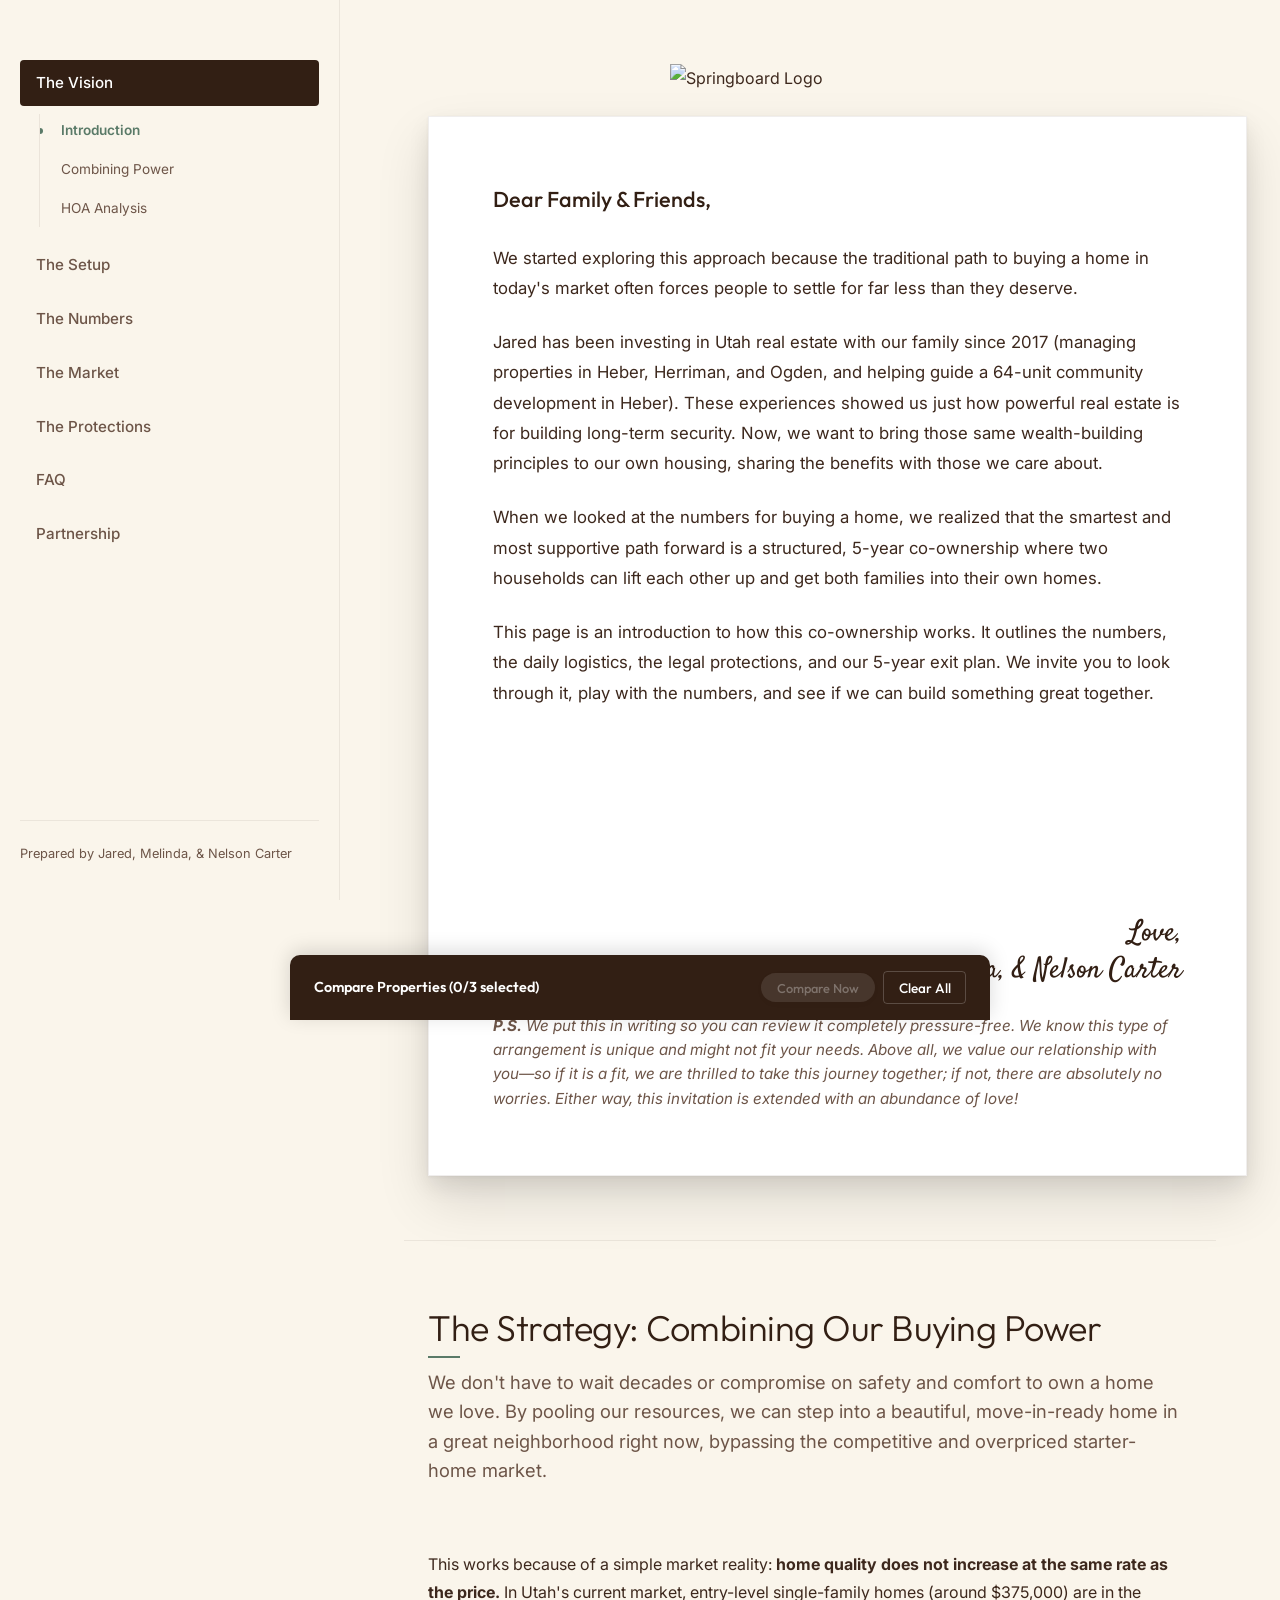
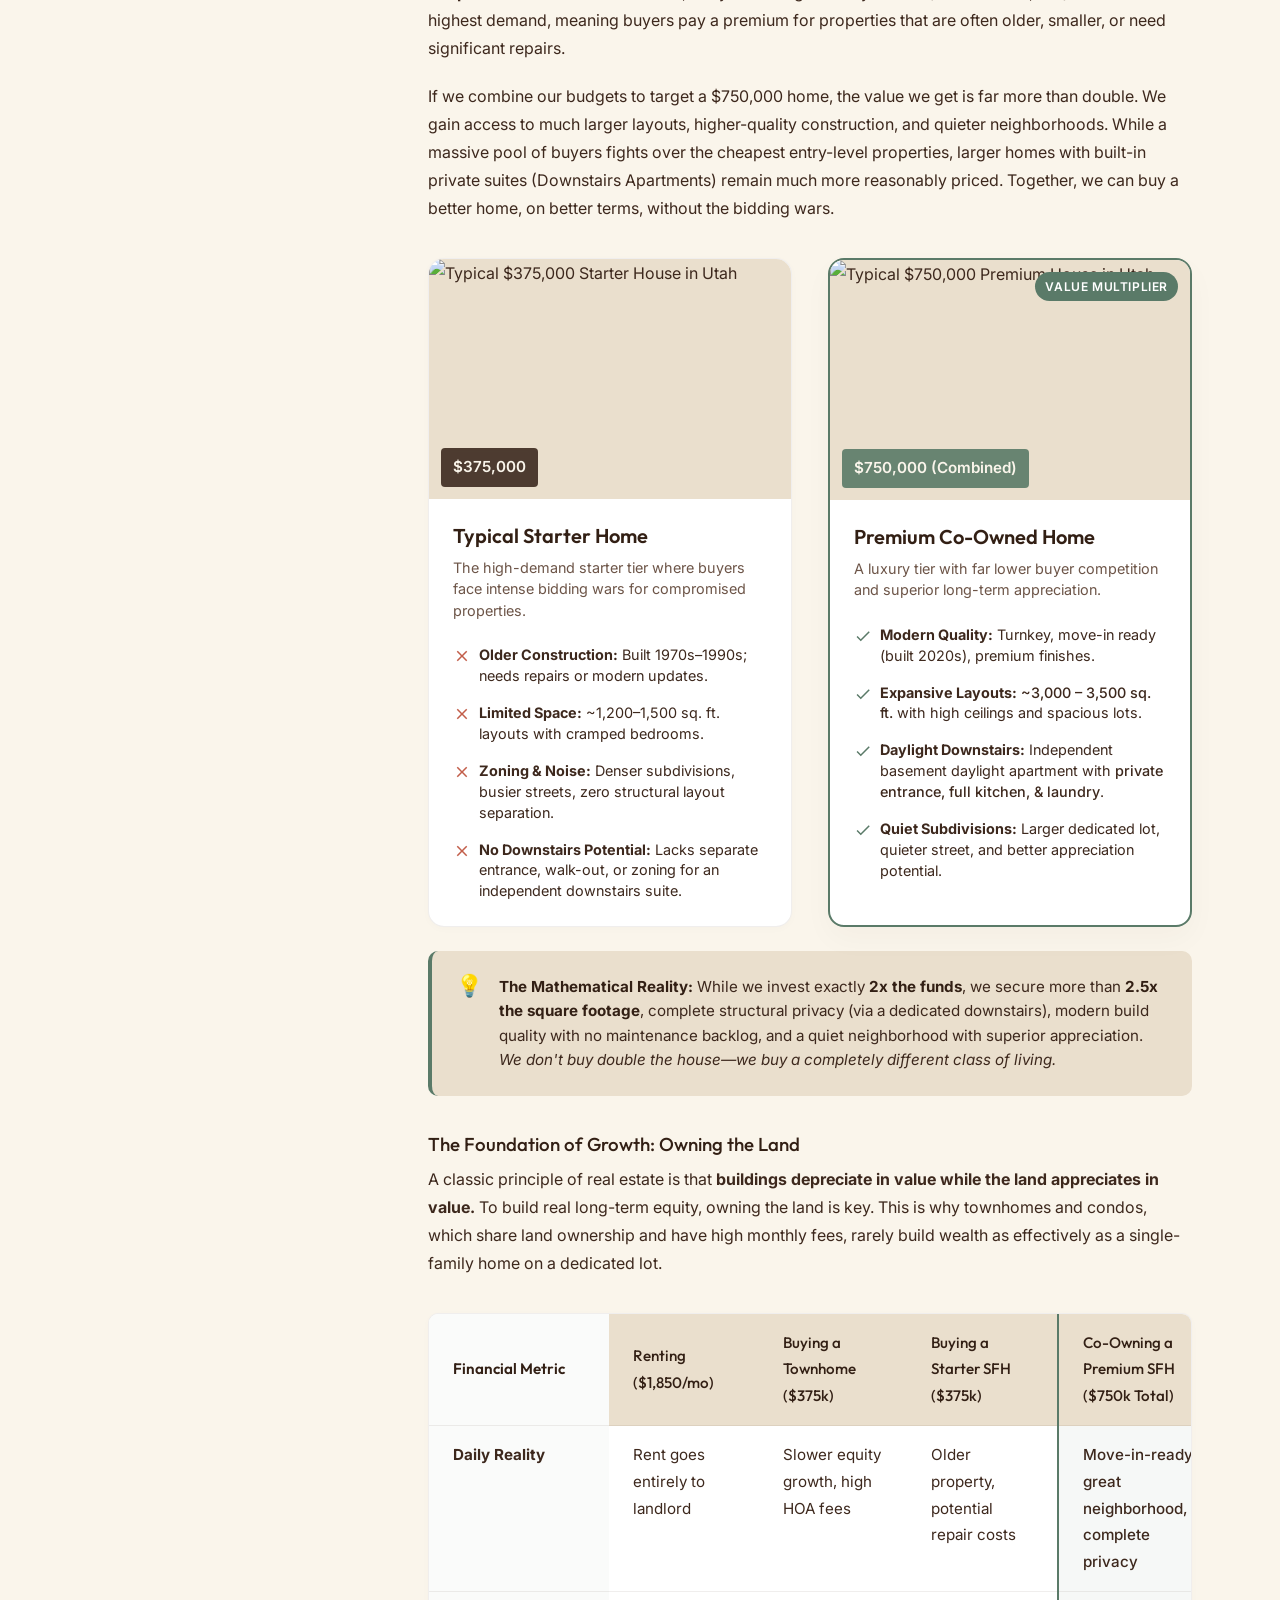
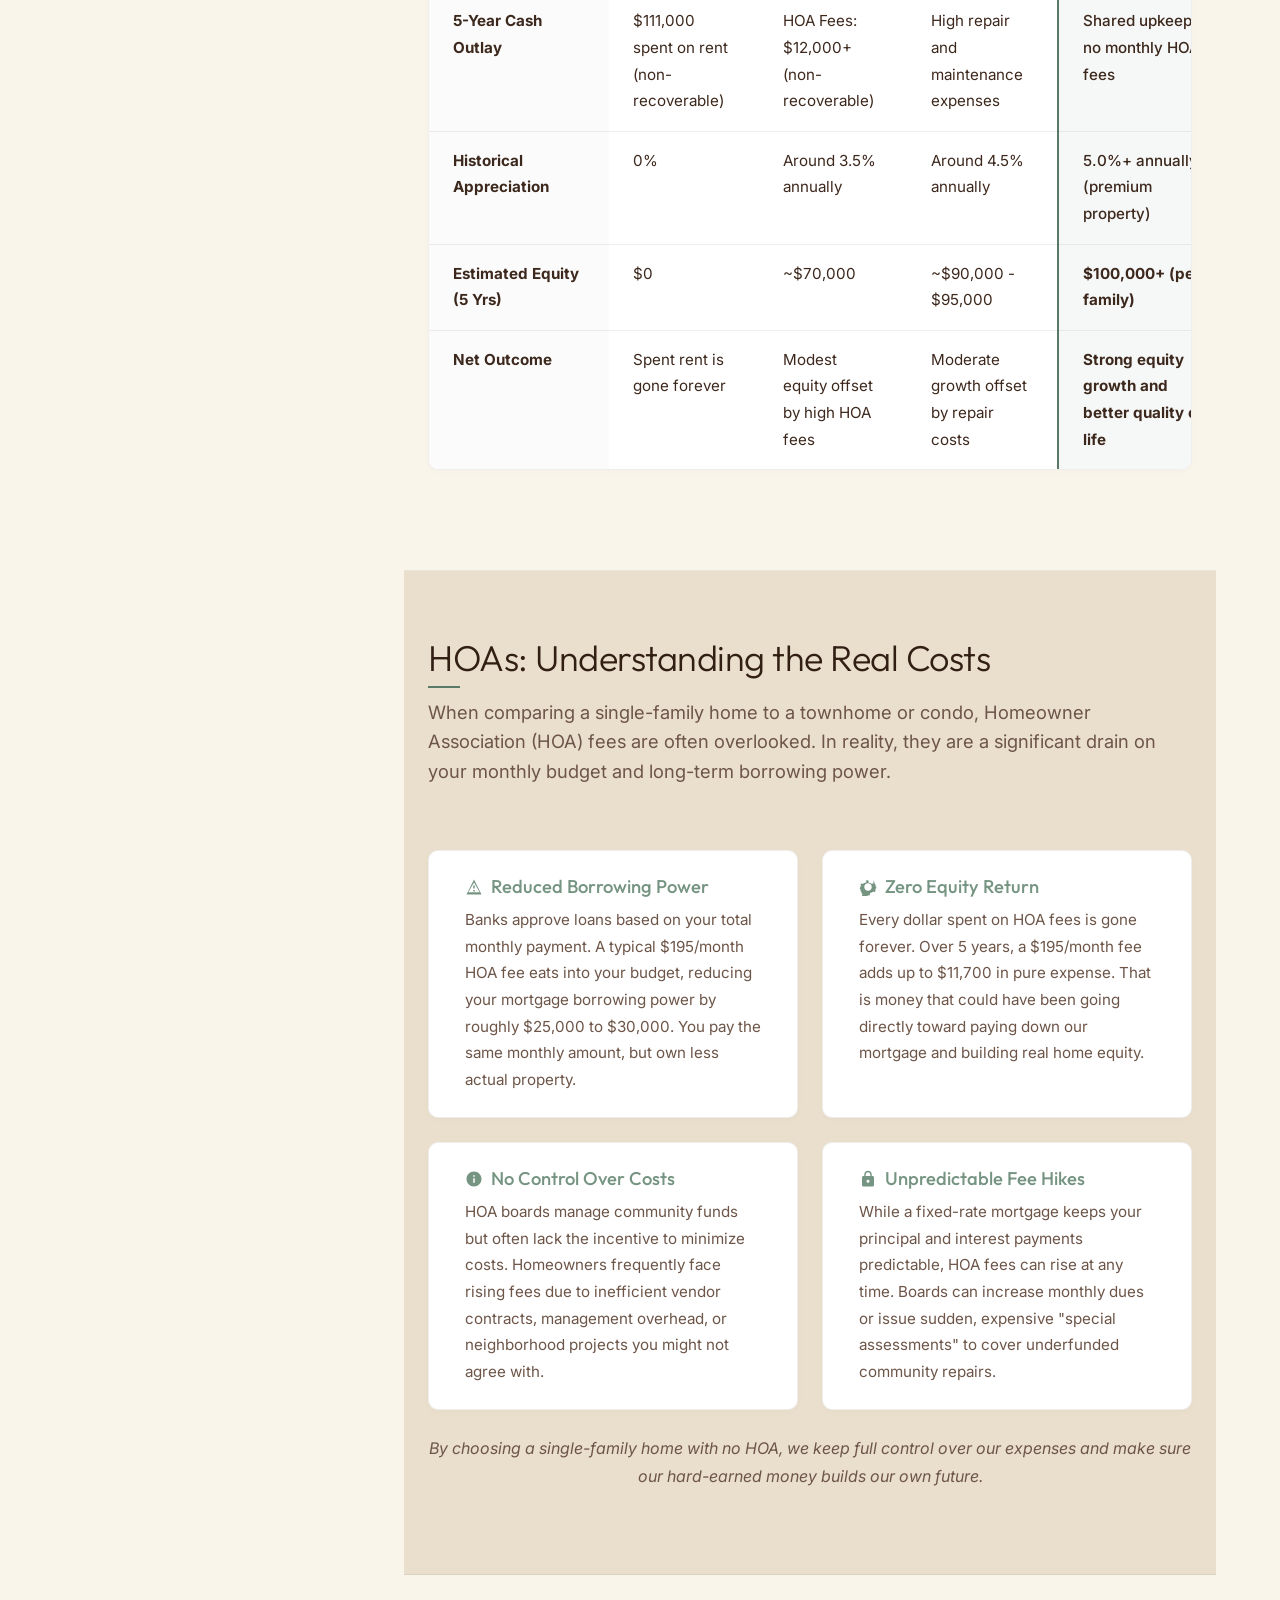
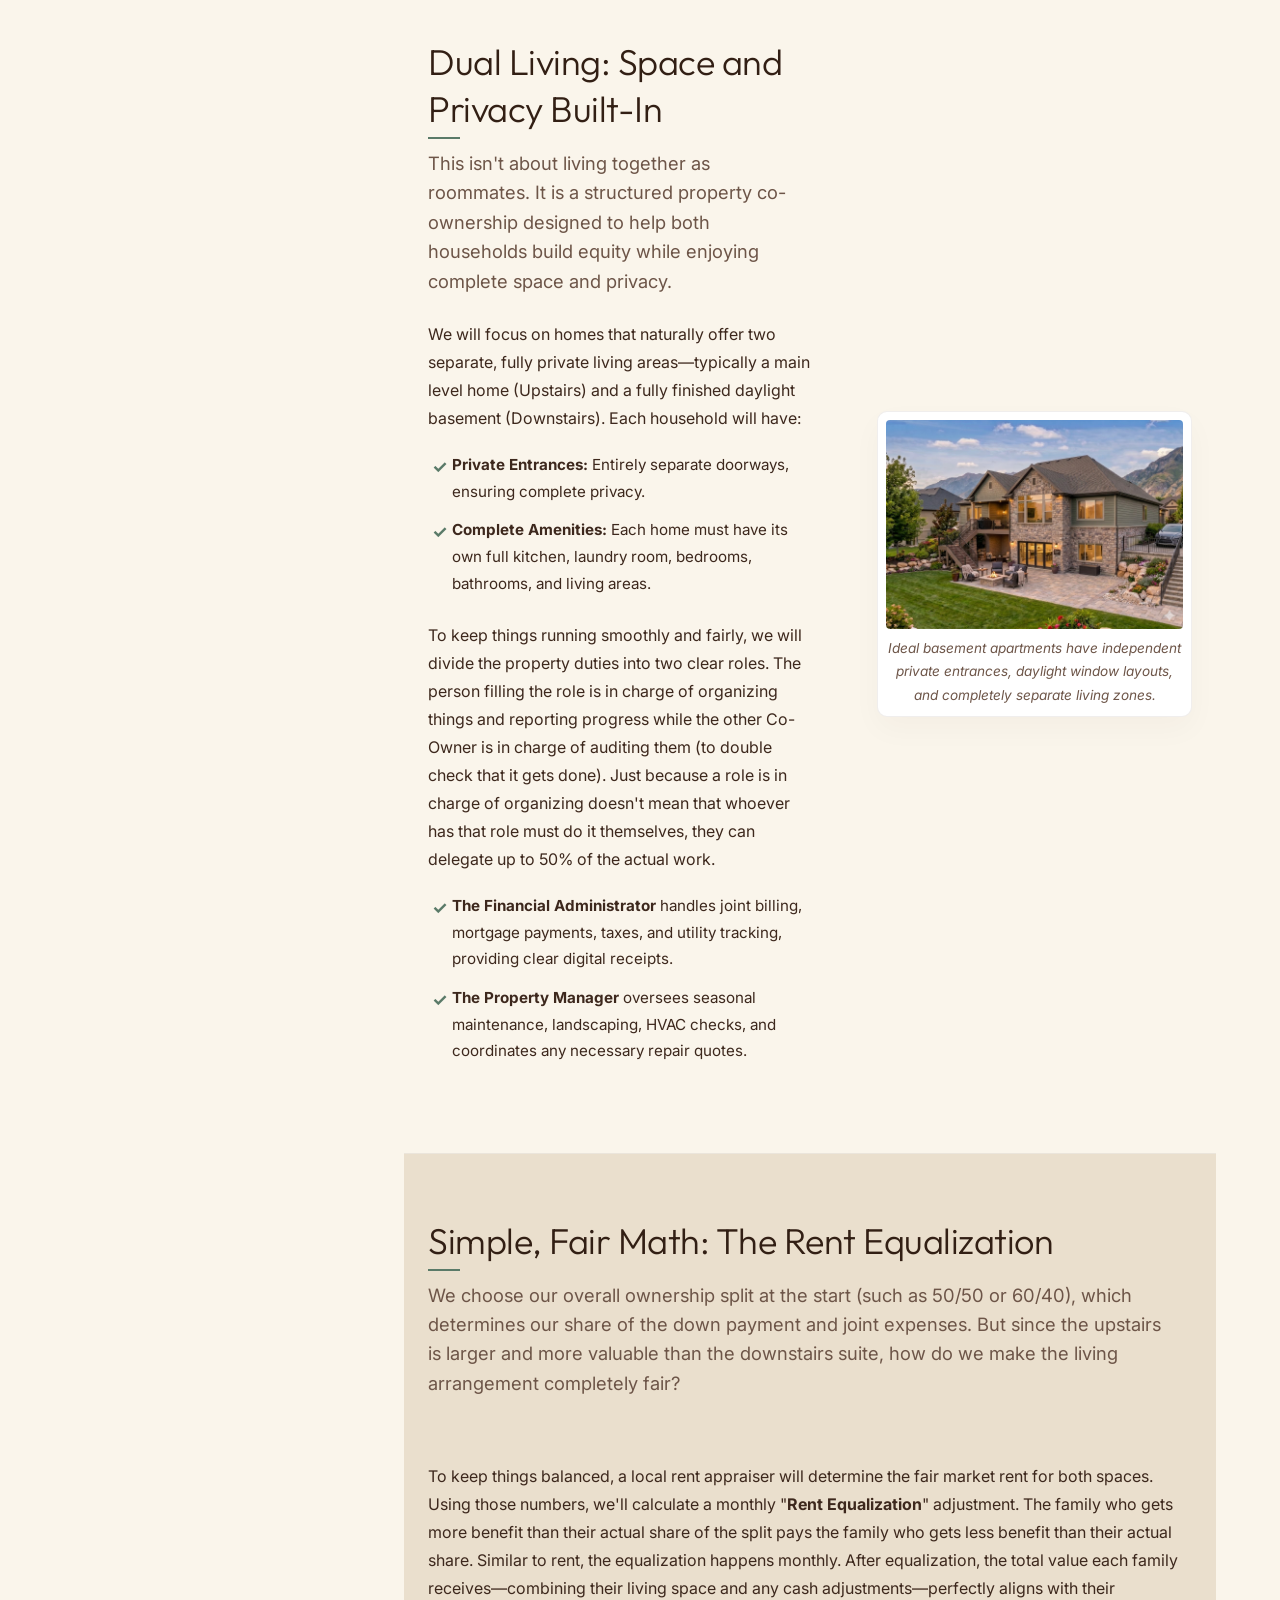
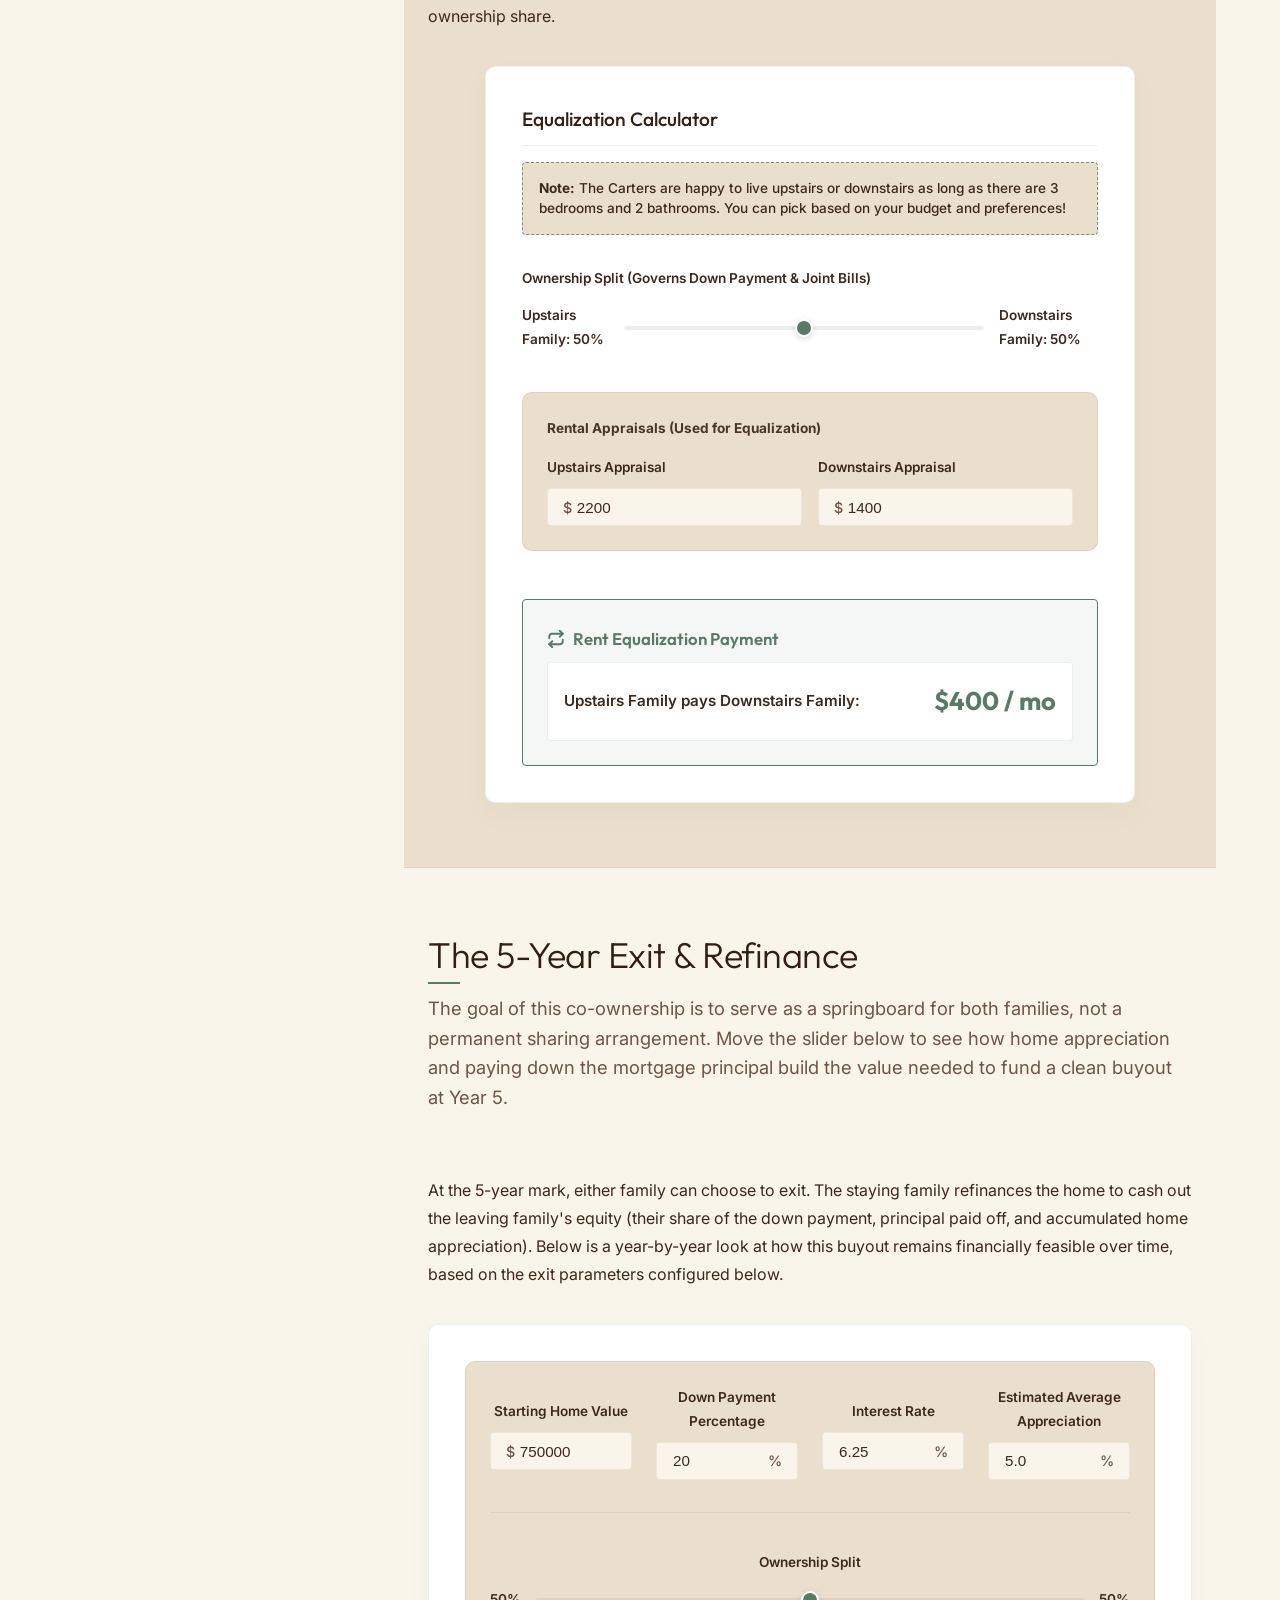
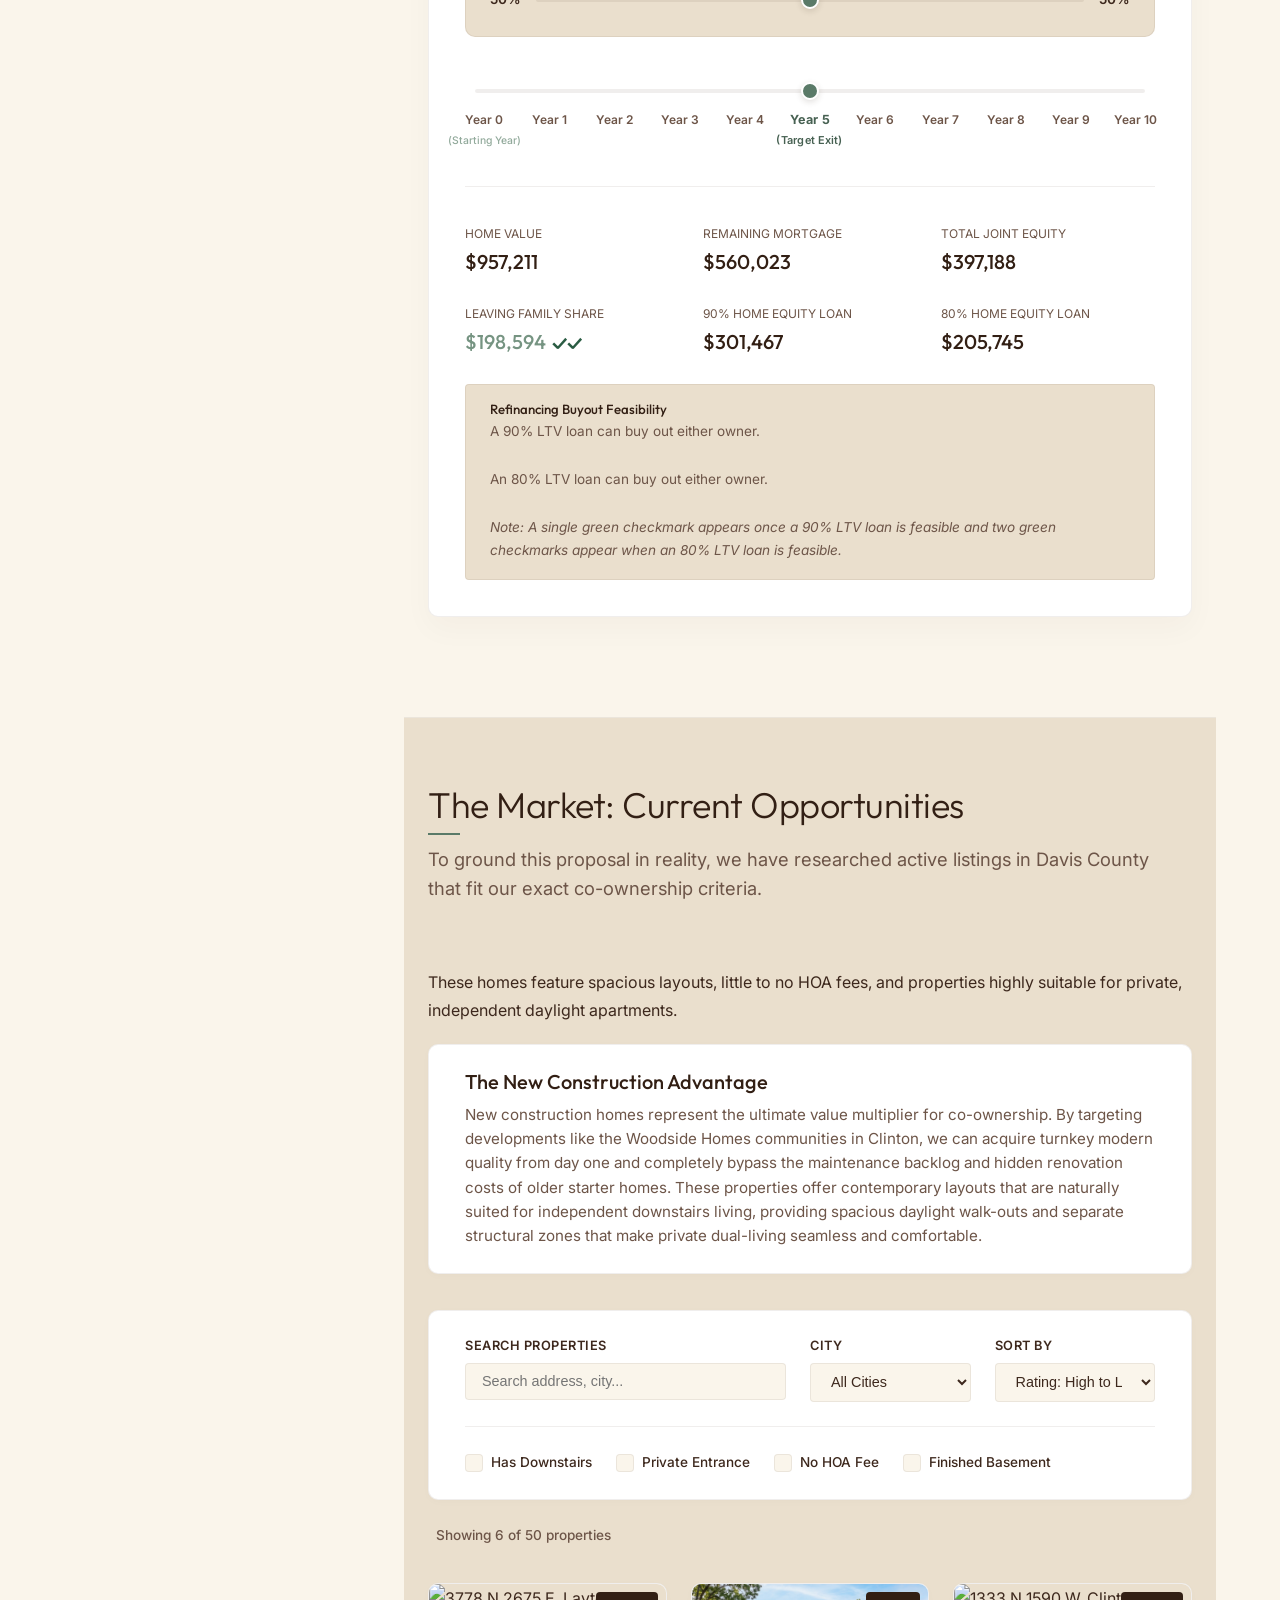
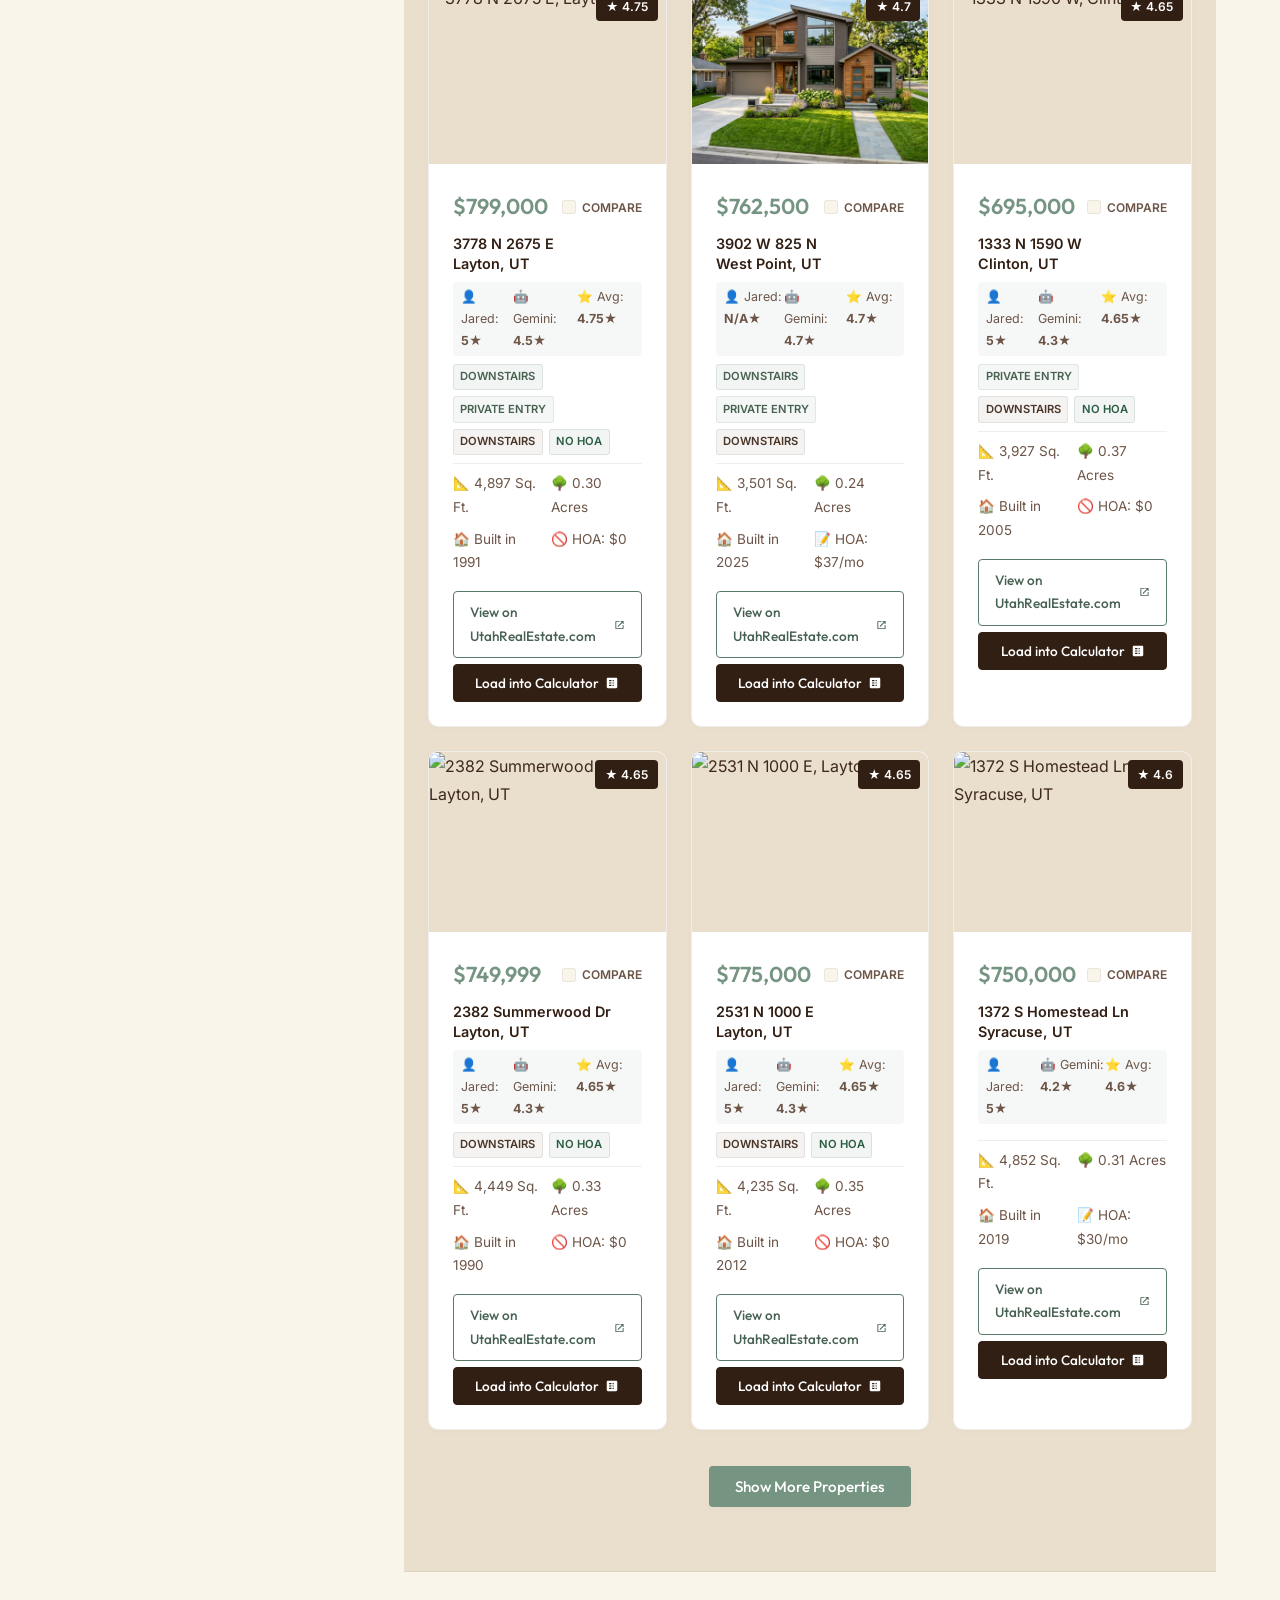
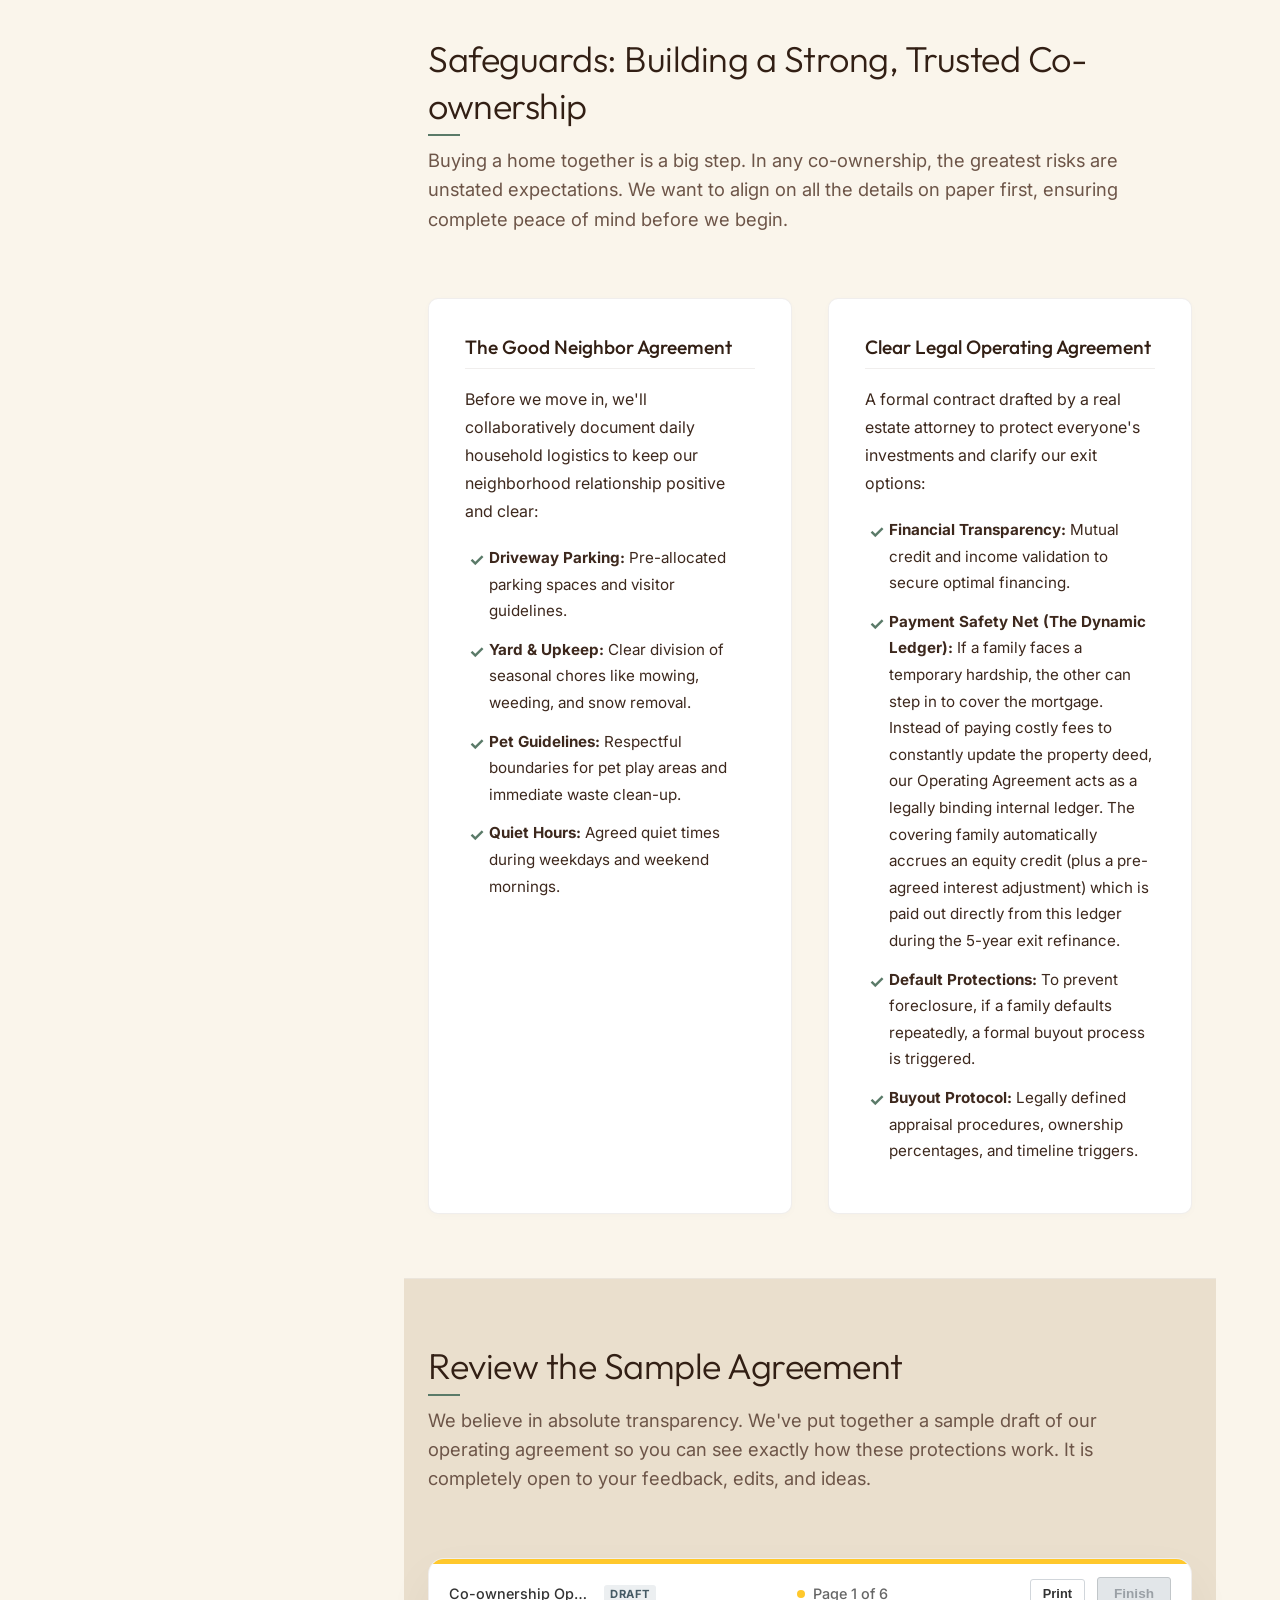
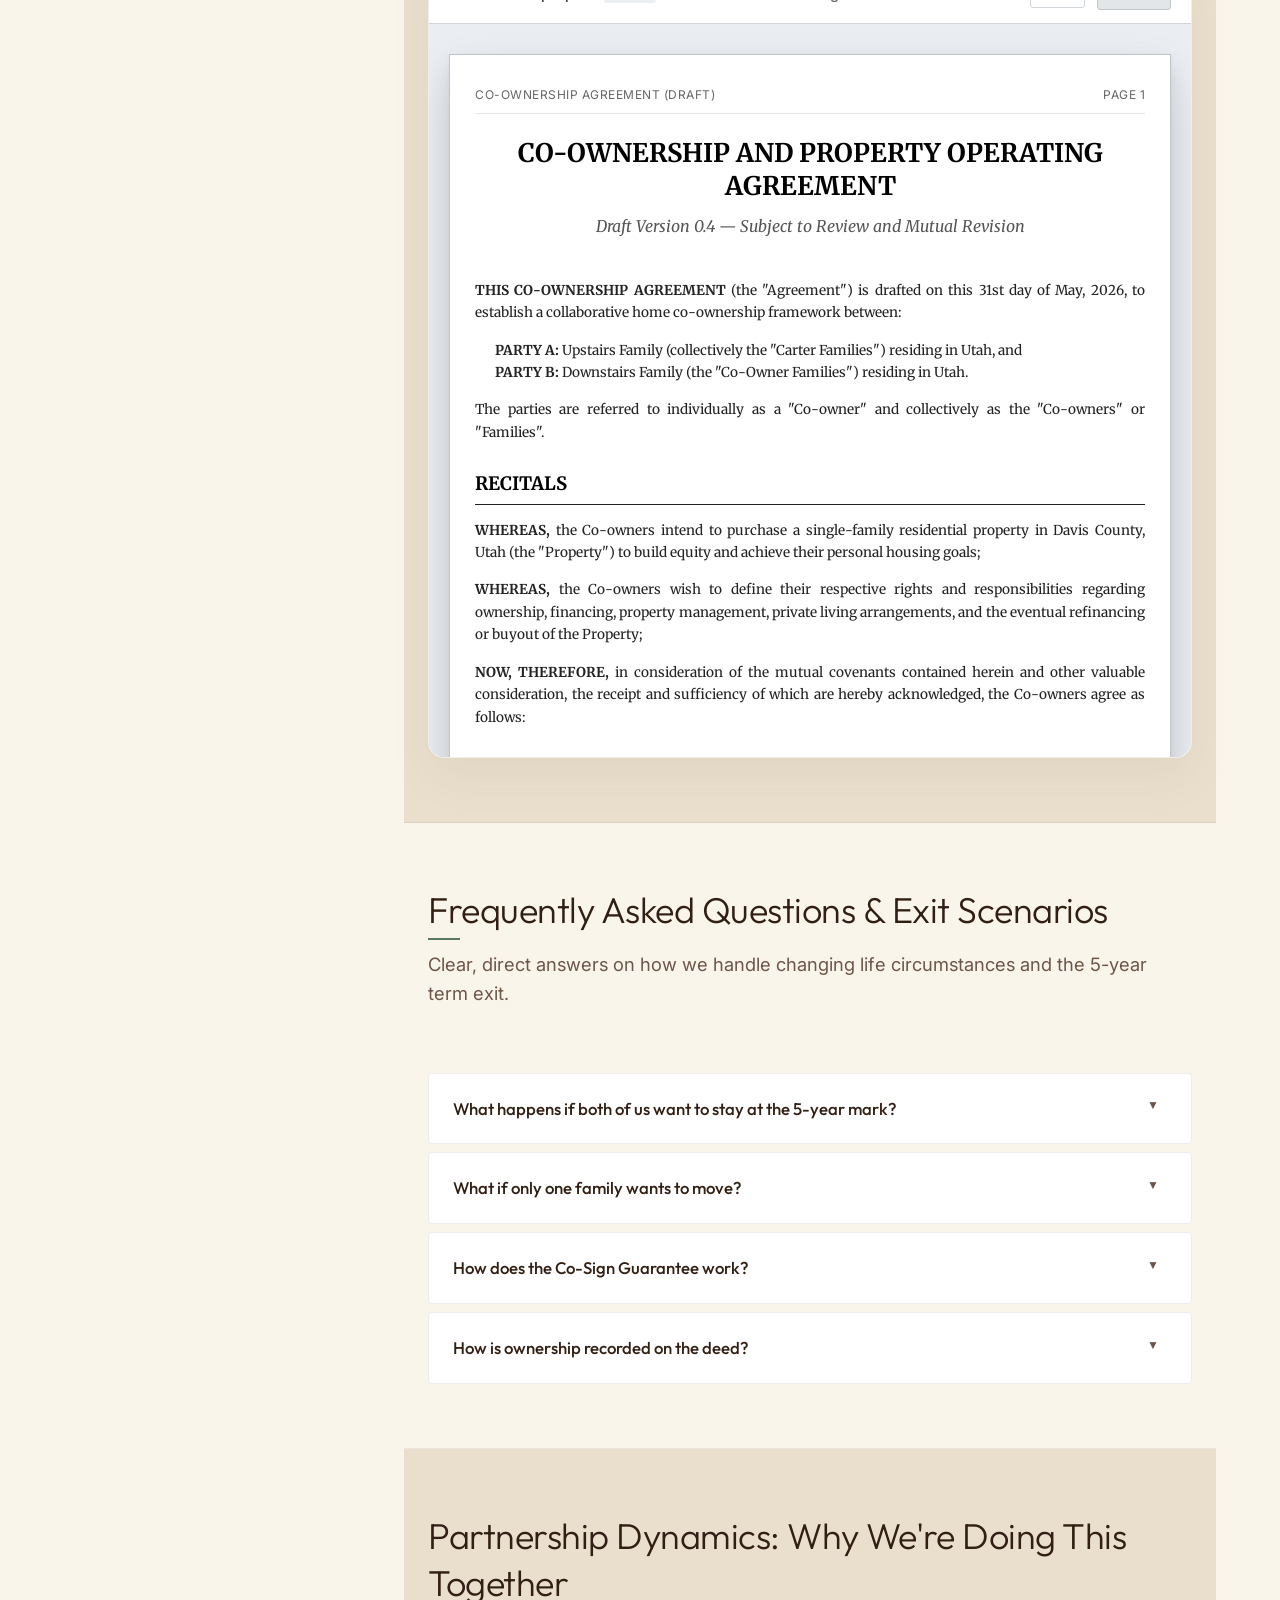
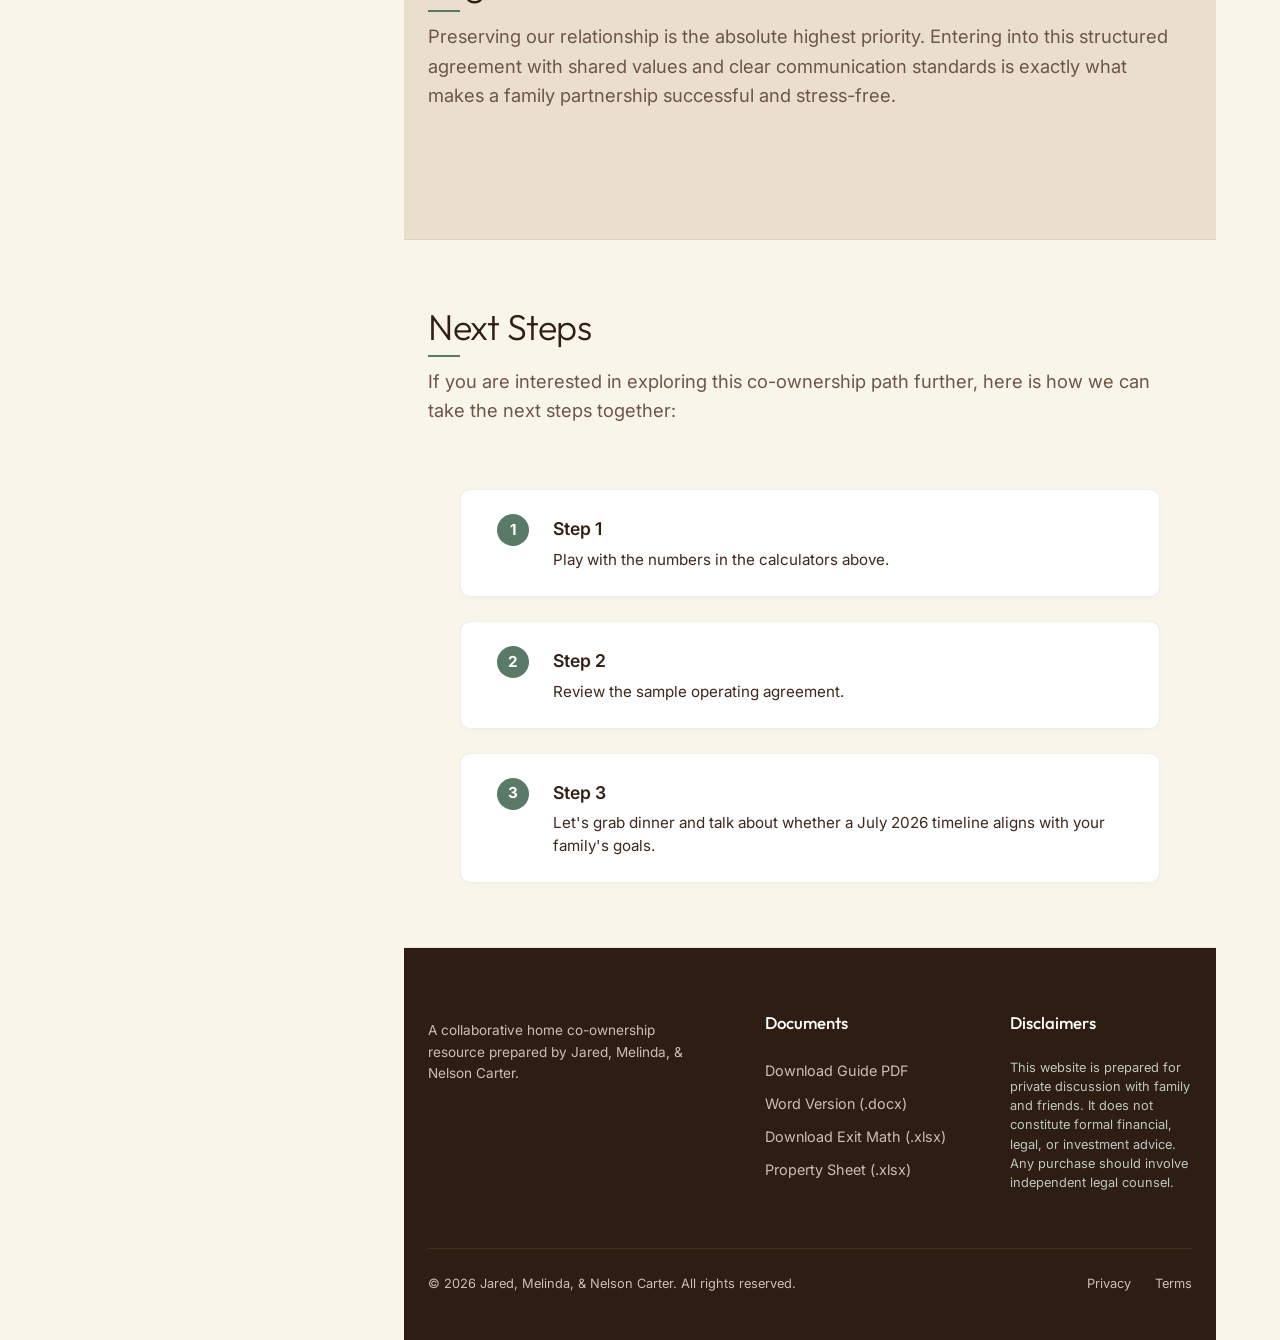
==== index.html @ 28024114 "Remove Rent Equalization formula explanation from index.html" ====
<!DOCTYPE html>
<html lang="en">
<head>
    <meta charset="UTF-8">
    <meta name="viewport" content="width=device-width, initial-scale=1.0">
    <meta name="description" content="A transparent, math-driven guide to home co-ownership. Prepared by Jared, Melinda, & Nelson Carter.">
    <title>Co-own: Home Co-ownership Informational Platform - Jared, Melinda, & Nelson Carter</title>
    <link rel="icon" type="image/png" href="https://raw.githubusercontent.com/zowper/co-own/main/assets/favicon.png">
    <link rel="stylesheet" href="css/styles.css">
</head>
<body>

    <!-- Dimming Background Mask for Mobile Sidebar -->
    <div class="nav-overlay" id="nav-overlay"></div>

    <!-- Mobile Header (Visible < 1024px) -->
    <header class="mobile-header">
        <div class="mobile-navbar">
            <button class="hamburger" id="hamburger" aria-label="Toggle navigation menu">
                <span></span>
                <span></span>
                <span></span>
            </button>
        </div>
    </header>

    <div class="layout-wrapper">
        <!-- Sidebar Container (Left Column on Desktop, Mobile Drawer < 1024px) -->
        <aside class="sidebar-container" id="sidebar-container">
            <div class="sidebar-top">
                <div class="sidebar-header-wrapper">
                    <button class="close-sidebar-btn" id="close-sidebar-btn" aria-label="Close navigation menu">
                        <svg viewBox="0 0 24 24" fill="none" stroke="currentColor" stroke-width="2.5" stroke-linecap="round" stroke-linejoin="round">
                            <line x1="18" y1="6" x2="6" y2="18"></line>
                            <line x1="6" y1="6" x2="18" y2="18"></line>
                        </svg>
                    </button>
                </div>
                
                <nav class="sidebar-nav">
                    <ul class="nav-menu" id="nav-menu">
                        <li class="nav-item-group">
                            <a href="#proposal" class="nav-link main-link">The Vision</a>
                            <ul class="nav-submenu">
                                <li><a href="#proposal" class="nav-link sub-link">Introduction</a></li>
                                <li><a href="#strategy" class="nav-link sub-link">Combining Power</a></li>
                                <li><a href="#hoa" class="nav-link sub-link">HOA Analysis</a></li>
                            </ul>
                        </li>
                        <li class="nav-item-group">
                            <a href="#adu" class="nav-link main-link">The Setup</a>
                            <ul class="nav-submenu">
                                <li><a href="#adu" class="nav-link sub-link">Dual Living</a></li>
                            </ul>
                        </li>
                        <li class="nav-item-group">
                            <a href="#calculator" class="nav-link main-link">The Numbers</a>
                            <ul class="nav-submenu">
                                <li><a href="#calculator" class="nav-link sub-link">Rent Equalization</a></li>
                                <li><a href="#timeline" class="nav-link sub-link">5-Year Exit Plan</a></li>
                            </ul>
                        </li>
                        <li class="nav-item-group">
                            <a href="#properties" class="nav-link main-link">The Market</a>
                            <ul class="nav-submenu">
                                <li><a href="#properties" class="nav-link sub-link">Current Opportunities</a></li>
                            </ul>
                        </li>
                        <li class="nav-item-group">
                            <a href="#safeguards" class="nav-link main-link">The Protections</a>
                            <ul class="nav-submenu">
                                <li><a href="#safeguards" class="nav-link sub-link">Trust & Safeguards</a></li>
                                <li><a href="#contract-teaser" class="nav-link sub-link">Sample Agreement</a></li>
                            </ul>
                        </li>
                        <li class="nav-item-group">
                            <a href="#faq" class="nav-link main-link">FAQ</a>
                            <ul class="nav-submenu">
                                <li><a href="#faq" class="nav-link sub-link">FAQ & Exit Scenarios</a></li>
                            </ul>
                        </li>
                        <li class="nav-item-group">
                            <a href="#partnership" class="nav-link main-link">Partnership</a>
                            <ul class="nav-submenu">
                                <li><a href="#partnership" class="nav-link sub-link">Partnership Dynamics</a></li>
                                <li><a href="#next-steps" class="nav-link sub-link">Next Steps</a></li>
                            </ul>
                        </li>
                    </ul>
                </nav>
            </div>
            
            <div class="sidebar-bottom">
                <div class="sidebar-credit">
                    Prepared by Jared, Melinda, & Nelson Carter
                </div>
            </div>
        </aside>

        <!-- Main Content Area -->
        <main class="main-content">

    <!-- Personal Proposal Letter -->
    <section id="proposal" class="section letter-section reveal-on-scroll">
        <div class="container">
            <div class="body-logo-container">
                <img src="https://raw.githubusercontent.com/zowper/co-own/main/assets/Springboard-Logo.png" alt="Springboard Logo" class="body-logo">
            </div>
            <div class="letter-card">
                <div class="letter-greeting">Dear Family & Friends,</div>
                <div class="letter-body">
                    <p>We started exploring this approach because the traditional path to buying a home in today's market often forces people to settle for far less than they deserve.</p>
                    <p>Jared has been investing in Utah real estate with our family since 2017 (managing properties in Heber, Herriman, and Ogden, and helping guide a 64-unit community development in Heber). These experiences showed us just how powerful real estate is for building long-term security. Now, we want to bring those same wealth-building principles to our own housing, sharing the benefits with those we care about.</p>
                    <p>When we looked at the numbers for buying a home, we realized that the smartest and most supportive path forward is a structured, 5-year co-ownership where two households can lift each other up and get both families into their own homes.</p>
                    <p>This page is an introduction to how this co-ownership works. It outlines the numbers, the daily logistics, the legal protections, and our 5-year exit plan. We invite you to look through it, play with the numbers, and see if we can build something great together.</p>
                </div>
                <div class="letter-signature">
                    <div class="letter-names">Love,<br>Jared, Melinda, & Nelson Carter</div>
                </div>
                <div class="letter-ps">
                    <strong>P.S.</strong> We put this in writing so you can review it completely pressure-free. We know this type of arrangement is unique and might not fit your needs.  Above all, we value our relationship with you—so if it is a fit, we are thrilled to take this journey together; if not, there are absolutely no worries. Either way, this invitation is extended with an abundance of love!
                </div>
            </div>
        </div>
    </section>

    <!-- Section 1: The Strategy & Buying Dirt -->
    <section id="strategy" class="section reveal-on-scroll">
        <div class="container">
            <div class="section-header">
                <h2>The Strategy: Combining Our Buying Power</h2>
                <p>We don't have to wait decades or compromise on safety and comfort to own a home we love. By pooling our resources, we can step into a beautiful, move-in-ready home in a great neighborhood right now, bypassing the competitive and overpriced starter-home market.</p>
            </div>
            
            <p>This works because of a simple market reality: <strong>home quality does not increase at the same rate as the price.</strong> In Utah's current market, entry-level single-family homes (around $375,000) are in the highest demand, meaning buyers pay a premium for properties that are often older, smaller, or need significant repairs.</p>
            
            <p>If we combine our budgets to target a $750,000 home, the value we get is far more than double. We gain access to much larger layouts, higher-quality construction, and quieter neighborhoods. While a massive pool of buyers fights over the cheapest entry-level properties, larger homes with built-in private suites (Downstairs Apartments) remain much more reasonably priced. Together, we can buy a better home, on better terms, without the bidding wars.</p>
            
            <!-- Side-by-Side House Comparison -->
            <div class="house-comparison-section">
                <div class="comparison-grid">
                    <!-- $375,000 House Card -->
                    <div class="house-compare-card">
                        <div class="house-img-container">
                            <img src="https://raw.githubusercontent.com/zowper/co-own/main/assets/typical_375k_house.jpg" alt="Typical $375,000 Starter House in Utah" class="house-img">
                            <span class="house-price-tag">$375,000</span>
                        </div>
                        <div class="house-info">
                            <h4 class="house-title">Typical Starter Home</h4>
                            <p class="house-desc">The high-demand starter tier where buyers face intense bidding wars for compromised properties.</p>
                            <ul class="house-specs">
                                <li>
                                    <svg class="spec-icon spec-negative" viewBox="0 0 24 24"><path d="M19 6.41L17.59 5 12 10.59 6.41 5 5 6.41 10.59 12 5 17.59 6.41 19 12 13.41 17.59 19 19 17.59 13.41 12z"/></svg>
                                    <span><strong>Older Construction:</strong> Built 1970s–1990s; needs repairs or modern updates.</span>
                                </li>
                                <li>
                                    <svg class="spec-icon spec-negative" viewBox="0 0 24 24"><path d="M19 6.41L17.59 5 12 10.59 6.41 5 5 6.41 10.59 12 5 17.59 6.41 19 12 13.41 17.59 19 19 17.59 13.41 12z"/></svg>
                                    <span><strong>Limited Space:</strong> ~1,200–1,500 sq. ft. layouts with cramped bedrooms.</span>
                                </li>
                                <li>
                                    <svg class="spec-icon spec-negative" viewBox="0 0 24 24"><path d="M19 6.41L17.59 5 12 10.59 6.41 5 5 6.41 10.59 12 5 17.59 6.41 19 12 13.41 17.59 19 19 17.59 13.41 12z"/></svg>
                                    <span><strong>Zoning & Noise:</strong> Denser subdivisions, busier streets, zero structural layout separation.</span>
                                </li>
                                <li>
                                    <svg class="spec-icon spec-negative" viewBox="0 0 24 24"><path d="M19 6.41L17.59 5 12 10.59 6.41 5 5 6.41 10.59 12 5 17.59 6.41 19 12 13.41 17.59 19 19 17.59 13.41 12z"/></svg>
                                    <span><strong>No Downstairs Potential:</strong> Lacks separate entrance, walk-out, or zoning for an independent downstairs suite.</span>
                                </li>
                            </ul>
                        </div>
                    </div>

                    <!-- $750,000 House Card (Highlighted) -->
                    <div class="house-compare-card highlight-card">
                        <div class="card-badge">Value Multiplier</div>
                        <div class="house-img-container">
                            <img src="https://raw.githubusercontent.com/zowper/co-own/main/assets/typical_750k_house.jpg" alt="Typical $750,000 Premium House in Utah" class="house-img">
                            <span class="house-price-tag premium-tag">$750,000 (Combined)</span>
                        </div>
                        <div class="house-info">
                            <h4 class="house-title">Premium Co-Owned Home</h4>
                            <p class="house-desc">A luxury tier with far lower buyer competition and superior long-term appreciation.</p>
                            <ul class="house-specs">
                                <li>
                                    <svg class="spec-icon spec-positive" viewBox="0 0 24 24"><path d="M9 16.17L4.83 12l-1.42 1.41L9 19 21 7l-1.41-1.41z"/></svg>
                                    <span><strong>Modern Quality:</strong> Turnkey, move-in ready (built 2020s), premium finishes.</span>
                                </li>
                                <li>
                                    <svg class="spec-icon spec-positive" viewBox="0 0 24 24"><path d="M9 16.17L4.83 12l-1.42 1.41L9 19 21 7l-1.41-1.41z"/></svg>
                                    <span><strong>Expansive Layouts:</strong> <span class="premium-accent">~3,000 – 3,500 sq. ft.</span> with high ceilings and spacious lots.</span>
                                </li>
                                <li>
                                    <svg class="spec-icon spec-positive" viewBox="0 0 24 24"><path d="M9 16.17L4.83 12l-1.42 1.41L9 19 21 7l-1.41-1.41z"/></svg>
                                    <span><strong>Daylight Downstairs:</strong> Independent basement daylight apartment with <span class="premium-accent">private entrance, full kitchen, & laundry</span>.</span>
                                </li>
                                <li>
                                    <svg class="spec-icon spec-positive" viewBox="0 0 24 24"><path d="M9 16.17L4.83 12l-1.42 1.41L9 19 21 7l-1.41-1.41z"/></svg>
                                    <span><strong>Quiet Subdivisions:</strong> Larger dedicated lot, quieter street, and better appreciation potential.</span>
                                </li>
                            </ul>
                        </div>
                    </div>
                </div>

                <!-- Strategic Takeaway Callout -->
                <div class="comparison-summary-box">
                    <div class="summary-box-icon">💡</div>
                    <div class="summary-box-content">
                        <strong>The Mathematical Reality:</strong> While we invest exactly <strong>2x the funds</strong>, we secure more than <strong>2.5x the square footage</strong>, complete structural privacy (via a dedicated downstairs), modern build quality with no maintenance backlog, and a quiet neighborhood with superior appreciation. <em>We don't buy double the house—we buy a completely different class of living.</em>
                    </div>
                </div>
            </div>
            
            <h3 style="margin: var(--space-md) 0 var(--space-xs) 0; font-weight: 500;">The Foundation of Growth: Owning the Land</h3>
            <p>A classic principle of real estate is that <strong>buildings depreciate in value while the land appreciates in value.</strong> To build real long-term equity, owning the land is key. This is why townhomes and condos, which share land ownership and have high monthly fees, rarely build wealth as effectively as a single-family home on a dedicated lot.</p>
            
            <!-- Matrix Table -->
            <div class="comparison-container">
                <table class="comparison-table">
                    <thead>
                        <tr>
                            <th>Financial Metric</th>
                            <th>Renting ($1,850/mo)</th>
                            <th>Buying a Townhome ($375k)</th>
                            <th>Buying a Starter SFH ($375k)</th>
                            <th class="highlight-col">Co-Owning a Premium SFH ($750k Total)</th>
                        </tr>
                    </thead>
                    <tbody>
                        <tr>
                            <td><strong>Daily Reality</strong></td>
                            <td>Rent goes entirely to landlord</td>
                            <td>Slower equity growth, high HOA fees</td>
                            <td>Older property, potential repair costs</td>
                            <td class="highlight-col">Move-in-ready, great neighborhood, complete privacy</td>
                        </tr>
                        <tr>
                            <td><strong>5-Year Cash Outlay</strong></td>
                            <td>$111,000 spent on rent (non-recoverable)</td>
                            <td>HOA Fees: $12,000+ (non-recoverable)</td>
                            <td>High repair and maintenance expenses</td>
                            <td class="highlight-col">Shared upkeep, no monthly HOA fees</td>
                        </tr>
                        <tr>
                            <td><strong>Historical Appreciation</strong></td>
                            <td>0%</td>
                            <td>Around 3.5% annually</td>
                            <td>Around 4.5% annually</td>
                            <td class="highlight-col">5.0%+ annually (premium property)</td>
                        </tr>
                        <tr>
                            <td><strong>Estimated Equity (5 Yrs)</strong></td>
                            <td>$0</td>
                            <td>~$70,000</td>
                            <td>~$90,000 - $95,000</td>
                            <td class="highlight-col"><strong>$100,000+ (per family)</strong></td>
                        </tr>
                        <tr>
                            <td><strong>Net Outcome</strong></td>
                            <td>Spent rent is gone forever</td>
                            <td>Modest equity offset by high HOA fees</td>
                            <td>Moderate growth offset by repair costs</td>
                            <td class="highlight-col"><strong>Strong equity growth and better quality of life</strong></td>
                        </tr>
                    </tbody>
                </table>
            </div>
        </div>
    </section>

    <!-- Section 2: HOA Analysis -->
    <section id="hoa" class="section section-alt reveal-on-scroll">
        <div class="container">
            <div class="section-header">
                <h2>HOAs: Understanding the Real Costs</h2>
                <p>When comparing a single-family home to a townhome or condo, Homeowner Association (HOA) fees are often overlooked. In reality, they are a significant drain on your monthly budget and long-term borrowing power.</p>
            </div>
            
            <div class="hoa-grid">
                <div class="hoa-card">
                    <h3>
                        <svg width="18" height="18" viewBox="0 0 24 24" fill="currentColor"><path d="M12 2L2 22h20L12 2zm0 3.99L19.53 19H4.47L12 5.99zM13 16h-2v2h2v-2zm0-6h-2v4h2v-4z"/></svg>
                        Reduced Borrowing Power
                    </h3>
                    <p>Banks approve loans based on your total monthly payment. A typical $195/month HOA fee eats into your budget, reducing your mortgage borrowing power by roughly $25,000 to $30,000. You pay the same monthly amount, but own less actual property.</p>
                </div>
                
                <div class="hoa-card">
                    <h3>
                        <svg width="18" height="18" viewBox="0 0 24 24" fill="currentColor"><path d="M19.36 10.04L20.5 9l-2.12-2.12-1.04 1.14c-1.3-1.07-2.94-1.78-4.75-1.97V3h-3v3.05c-1.81.19-3.45.9-4.75 1.97L3.8 6.88 1.68 9l1.14 1.04c-1.07 1.3-1.78 2.94-1.97 4.75H2v3h.85c.19 1.81.9 3.45 1.97 4.75l-1.14 1.04 2.12 2.12 1.04-1.14c1.3 1.07 2.94 1.78 4.75 1.97V23h3v-3.05c1.81-.19 3.45-.9 4.75-1.97l1.04 1.14 2.12-2.12-1.14-1.04c1.07-1.3 1.78-2.94 1.97-4.75H22v-3h-.85c-.19-1.81-.9-3.45-1.97-4.75zM12 17c-2.76 0-5-2.24-5-5s2.24-5 5-5 5 2.24 5 5-2.24 5-5 5z"/></svg>
                        Zero Equity Return
                    </h3>
                    <p>Every dollar spent on HOA fees is gone forever. Over 5 years, a $195/month fee adds up to $11,700 in pure expense. That is money that could have been going directly toward paying down our mortgage and building real home equity.</p>
                </div>

                <div class="hoa-card">
                    <h3>
                        <svg width="18" height="18" viewBox="0 0 24 24" fill="currentColor"><path d="M12 2C6.48 2 2 6.48 2 12s4.48 10 10 10 10-4.48 10-10S17.52 2 12 2zm1 15h-2v-6h2v6zm0-8h-2V7h2v2z"/></svg>
                        No Control Over Costs
                    </h3>
                    <p>HOA boards manage community funds but often lack the incentive to minimize costs. Homeowners frequently face rising fees due to inefficient vendor contracts, management overhead, or neighborhood projects you might not agree with.</p>
                </div>

                <div class="hoa-card">
                    <h3>
                        <svg width="18" height="18" viewBox="0 0 24 24" fill="currentColor"><path d="M18 8h-1V6c0-2.76-2.24-5-5-5S7 3.24 7 6v2H6c-1.1 0-2 .9-2 2v10c0 1.1.9 2 2 2h12c1.1 0 2-.9 2-2V10c0-1.1-.9-2-2-2zm-6 9c-1.1 0-2-.9-2-2s.9-2 2-2 2 .9 2 2-.9 2-2 2zm3.1-9H8.9V6c0-1.71 1.39-3.1 3.1-3.1 1.71 0 3.1 1.39 3.1 3.1v2z"/></svg>
                        Unpredictable Fee Hikes
                    </h3>
                    <p>While a fixed-rate mortgage keeps your principal and interest payments predictable, HOA fees can rise at any time. Boards can increase monthly dues or issue sudden, expensive "special assessments" to cover underfunded community repairs.</p>
                </div>
            </div>
            
            <p style="margin-top: var(--space-md); text-align: center; font-style: italic; color: var(--color-text-muted);">By choosing a single-family home with no HOA, we keep full control over our expenses and make sure our hard-earned money builds our own future.</p>
        </div>
    </section>

    <!-- Section 3: Living Logistics & Downstairs Visual -->
    <section id="adu" class="section reveal-on-scroll">
        <div class="container split-layout">
            <div>
                <div class="section-header" style="margin-bottom: var(--space-md);">
                    <h2>Dual Living: Space and Privacy Built-In</h2>
                    <p>This isn't about living together as roommates. It is a structured property co-ownership designed to help both households build equity while enjoying complete space and privacy.</p>
                </div>
                <p>We will focus on homes that naturally offer two separate, fully private living areas—typically a main level home (Upstairs) and a fully finished daylight basement (Downstairs). Each household will have:</p>
                
                <ul class="checklist-ul" style="margin-bottom: var(--space-md);">
                    <li><strong>Private Entrances:</strong> Entirely separate doorways, ensuring complete privacy.</li>
                    <li><strong>Complete Amenities:</strong> Each home must have its own full kitchen, laundry room, bedrooms, bathrooms, and living areas.</li>
                </ul>

                <p>To keep things running smoothly and fairly, we will divide the property duties into two clear roles.  The person filling the role is in charge of organizing things and reporting progress while the other Co-Owner is in charge of auditing them (to double check that it gets done).  Just because a role is in charge of organizing doesn't mean that whoever has that role must do it themselves, they can delegate up to 50% of the actual work.</p>
                <ul class="checklist-ul" style="margin-bottom: var(--space-md);">
                    <li><strong>The Financial Administrator</strong> handles joint billing, mortgage payments, taxes, and utility tracking, providing clear digital receipts.</li>
                    <li><strong>The Property Manager</strong> oversees seasonal maintenance, landscaping, HVAC checks, and coordinates any necessary repair quotes.</li>
                </ul>


            </div>
            
            <!-- Real Downstairs Image -->
            <div class="adu-image-box">
                <img src="assets/basement_adu.jpg" alt="Ideal setup: single-family home with a private daylight downstairs layout.">
                <div class="adu-image-caption">Ideal basement apartments have independent private entrances, daylight window layouts, and completely separate living zones.</div>
            </div>
        </div>
    </section>

    <!-- Section 4: Rent Equalization & Calculator -->
    <section id="calculator" class="section section-alt reveal-on-scroll">
        <div class="container">
            <div class="section-header">
                <h2>Simple, Fair Math: The Rent Equalization</h2>
                <p>We choose our overall ownership split at the start (such as 50/50 or 60/40), which determines our share of the down payment and joint expenses. But since the upstairs is larger and more valuable than the downstairs suite, how do we make the living arrangement completely fair?</p>
            </div>
            
            <p>To keep things balanced, a local rent appraiser will determine the fair market rent for both spaces. Using those numbers, we'll calculate a monthly "<strong>Rent Equalization</strong>" adjustment. The family who gets more benefit than their actual share of the split pays the family who gets less benefit than their actual share. Similar to rent, the equalization happens monthly.  After equalization, the total value each family receives—combining their living space and any cash adjustments—perfectly aligns with their ownership share.</p>

            <div class="calc-grid" style="margin-top: var(--space-lg);">
                <!-- Calculator Inputs -->
                <div class="calc-panel-left">
                    <div class="calc-subheading">Equalization Calculator</div>
                    <form class="calc-form" onsubmit="return false;">
                        <div class="calc-full" style="background: var(--color-surface-alt); border: 1px dashed var(--color-accent); padding: var(--space-sm); border-radius: var(--radius-sm); margin-bottom: var(--space-xs);">
                            <p style="font-size: 0.85rem; line-height: 1.45; color: var(--color-text-main); margin: 0; font-weight: 500;">
                                <strong>Note:</strong> The Carters are happy to live upstairs or downstairs as long as there are 3 bedrooms and 2 bathrooms. You can pick based on your budget and preferences!
                            </p>
                        </div>

                        <!-- Split Selection Slider -->
                        <div class="input-group calc-full">
                            <label>Ownership Split (Governs Down Payment & Joint Bills)</label>
                            <div class="split-slider-wrapper" style="display: flex; align-items: center; justify-content: space-between; gap: 15px; margin-top: 5px;">
                                <span style="font-size: 0.85rem; font-weight: 600; color: var(--color-text-main);" id="split-label-a">Upstairs Family: 50%</span>
                                <input type="range" id="split-slider" min="30" max="70" value="50" step="1" style="flex-grow: 1;">
                                <span style="font-size: 0.85rem; font-weight: 600; color: var(--color-text-main);" id="split-label-b">Downstairs Family: 50%</span>
                            </div>
                        </div>

                        <!-- Rent Appraisal Inputs -->
                        <div class="input-group calc-full appraisal-group">
                            <label style="margin-bottom: var(--space-xs); font-weight: 700; color: var(--color-primary-light);">Rental Appraisals (Used for Equalization)</label>
                            <div class="appraisal-inputs">
                                <div class="input-group">
                                    <label for="rent-main">Upstairs Appraisal</label>
                                    <div class="input-wrapper">
                                        <span class="input-prefix">$</span>
                                        <input type="number" id="rent-main" value="2200" min="0" step="50">
                                    </div>
                                </div>
                                <div class="input-group">
                                    <label for="rent-downstairs">Downstairs Appraisal</label>
                                    <div class="input-wrapper">
                                        <span class="input-prefix">$</span>
                                        <input type="number" id="rent-downstairs" value="1400" min="0" step="50">
                                    </div>
                                </div>
                            </div>
                        </div>

                        <!-- Rent Equalization Payment (Moved from right box) -->
                        <div class="equalization-badge-card calc-full" style="background-color: rgba(90, 122, 104, 0.06); border: 1.5px solid var(--color-secondary); margin-top: var(--space-md); border-radius: var(--radius-sm); padding: var(--space-md);">
                            <div class="equalization-badge-title" style="font-size: 1.05rem; margin-bottom: var(--space-xs); display: flex; align-items: center; gap: 8px;">
                                <svg xmlns="http://www.w3.org/2000/svg" width="18" height="18" viewBox="0 0 24 24" fill="none" stroke="currentColor" stroke-width="2.5" stroke-linecap="round" stroke-linejoin="round" style="color: var(--color-secondary);"><polyline points="17 1 21 5 17 9"></polyline><path d="M3 11V9a4 4 0 0 1 4-4h14"></path><polyline points="7 23 3 19 7 15"></polyline><path d="M21 13v2a4 4 0 0 1-4 4H3"></path></svg>
                                Rent Equalization Payment
                            </div>
                            <div style="display: flex; justify-content: space-between; align-items: center; background: var(--color-surface); padding: var(--space-sm); border-radius: var(--radius-sm); border: 1px solid var(--color-border);">
                                <span style="font-size: 0.95rem; font-weight: 600; color: var(--color-text-main);" id="equalization-direction">Upstairs Family pays Downstairs Family:</span>
                                <span style="font-family: var(--font-heading); font-size: 1.6rem; font-weight: 700; color: var(--color-secondary);" id="equalization-amount">$400 / mo</span>
                            </div>
                        </div>
                    </form>
                </div>
            </div>
        </div>
    </section>

    <!-- Section 5: Refinancing Exit Strategy Timeline -->
    <section id="timeline" class="section reveal-on-scroll">
        <div class="container">
            <div class="section-header">
                <h2>The 5-Year Exit & Refinance</h2>
                <p>The goal of this co-ownership is to serve as a springboard for both families, not a permanent sharing arrangement. Move the slider below to see how home appreciation and paying down the mortgage principal build the value needed to fund a clean buyout at Year 5.</p>
            </div>
            
            <p>At the 5-year mark, either family can choose to exit. The staying family refinances the home to cash out the leaving family's equity (their share of the down payment, principal paid off, and accumulated home appreciation). Below is a year-by-year look at how this buyout remains financially feasible over time, based on the exit parameters configured below.</p>
            
            <div class="timeline-slider-container">
                <!-- Timeline Input Parameters -->
                 <div class="timeline-inputs-grid">
                    <div class="input-group">
                        <label for="timeline-home-value">Starting Home Value</label>
                        <div class="input-wrapper">
                            <span class="input-prefix">$</span>
                            <input type="number" id="timeline-home-value" value="750000" min="0" step="5000">
                        </div>
                    </div>
                    <div class="input-group">
                        <label for="timeline-down-payment">Down Payment Percentage</label>
                        <div class="input-wrapper has-suffix">
                            <input type="number" id="timeline-down-payment" value="20" min="0" max="100">
                            <span class="input-suffix">%</span>
                        </div>
                    </div>
                    <div class="input-group">
                        <label for="timeline-interest-rate">Interest Rate</label>
                        <div class="input-wrapper has-suffix">
                            <input type="number" id="timeline-interest-rate" value="6.25" min="0" max="20" step="0.01">
                            <span class="input-suffix">%</span>
                        </div>
                    </div>
                    <div class="input-group">
                        <label for="timeline-appreciation">Estimated Average Appreciation</label>
                        <div class="input-wrapper has-suffix">
                            <input type="number" id="timeline-appreciation" value="5.0" min="0" max="20" step="0.1">
                            <span class="input-suffix">%</span>
                        </div>
                    </div>

                    <!-- Split Selection Slider -->
                    <div class="input-group timeline-slider-span">
                        <label>Ownership Split</label>
                        <div class="split-slider-wrapper" style="display: flex; align-items: center; justify-content: space-between; gap: 15px; margin-top: 5px;">
                            <span style="font-size: 0.85rem; font-weight: 600; color: var(--color-text-main); white-space: nowrap;" id="timeline-split-label-a">50%</span>
                            <input type="range" id="timeline-split-slider" min="10" max="90" value="50" step="1" style="flex-grow: 1;">
                            <span style="font-size: 0.85rem; font-weight: 600; color: var(--color-text-main); white-space: nowrap;" id="timeline-split-label-b">50%</span>
                        </div>
                    </div>
                </div>


                
                <!-- Slider Axis -->
                <div class="slider-timeline-axis">
                    <input type="range" id="timeline-range" min="0" max="10" value="5" step="1" style="margin-bottom: 6px;">
                    <div class="timeline-axis-ticks">
                        <div class="timeline-tick">
                            <span class="tick-year">Year 0</span>
                            <span class="tick-label">(Starting Year)</span>
                        </div>
                        <div class="timeline-tick">
                            <span class="tick-year">Year 1</span>
                        </div>
                        <div class="timeline-tick">
                            <span class="tick-year">Year 2</span>
                        </div>
                        <div class="timeline-tick">
                            <span class="tick-year">Year 3</span>
                        </div>
                        <div class="timeline-tick">
                            <span class="tick-year">Year 4</span>
                        </div>
                        <div class="timeline-tick active">
                            <span class="tick-year">Year 5</span>
                            <span class="tick-label">(Target Exit)</span>
                        </div>
                        <div class="timeline-tick">
                            <span class="tick-year">Year 6</span>
                        </div>
                        <div class="timeline-tick">
                            <span class="tick-year">Year 7</span>
                        </div>
                        <div class="timeline-tick">
                            <span class="tick-year">Year 8</span>
                        </div>
                        <div class="timeline-tick">
                            <span class="tick-year">Year 9</span>
                        </div>
                        <div class="timeline-tick">
                            <span class="tick-year">Year 10</span>
                        </div>
                    </div>
                </div>
                
                <!-- Results boxes -->
                <div class="timeline-results-grid">
                    <div class="timeline-data-box">
                        <span class="timeline-data-label">Home Value</span>
                        <span class="timeline-data-value" id="tl-home-value">$1,021,025</span>
                    </div>
                    <div class="timeline-data-box">
                        <span class="timeline-data-label">Remaining Mortgage</span>
                        <span class="timeline-data-value" id="tl-mortgage-left">$676,695</span>
                    </div>
                    <div class="timeline-data-box">
                        <span class="timeline-data-label">Total Joint Equity</span>
                        <span class="timeline-data-value" id="tl-joint-equity">$344,330</span>
                    </div>
                    <div class="timeline-data-box">
                        <span class="timeline-data-label">Leaving Family Share</span>
                        <span class="timeline-data-value" id="tl-buyout-needed" style="color: var(--color-accent);">$172,165</span>
                    </div>
                    <div class="timeline-data-box">
                        <span class="timeline-data-label">90% Home Equity Loan</span>
                        <span class="timeline-data-value" id="tl-ltv-90">$242,227</span>
                    </div>
                    <div class="timeline-data-box">
                        <span class="timeline-data-label">80% Home Equity Loan</span>
                        <span class="timeline-data-value" id="tl-ltv-80">$140,125</span>
                    </div>
                    
                    <!-- LTV Feasibility status -->
                    <div class="timeline-status-card">
                        <div style="text-align: left;">
                            <h5 style="margin-bottom: 2px; font-weight: 500;">Refinancing Buyout Feasibility</h5>
                            <p style="font-size: 0.85rem; color: var(--color-text-muted); margin-bottom: 0;" id="tl-status-desc">
                                At 90% LTV, we can borrow up to <strong>$242,227</strong> to cash out the departing family.
                            </p>
                        </div>
                    </div>
                </div>
            </div>
        </div>
    </section>

    <!-- Section 6: Real Property Showcase -->
    <section id="properties" class="section section-alt reveal-on-scroll">
        <div class="container">
            <div class="section-header">
                <h2>The Market: Current Opportunities</h2>
                <p>To ground this proposal in reality, we have researched active listings in Davis County that fit our exact co-ownership criteria.</p>
            </div>
            
            <p>These homes feature spacious layouts, little to no HOA fees, and properties highly suitable for private, independent daylight apartments.</p>
            
            <div class="market-advantage-card">
                <h3>The New Construction Advantage</h3>
                <p>New construction homes represent the ultimate value multiplier for co-ownership. By targeting developments like the Woodside Homes communities in Clinton, we can acquire turnkey modern quality from day one and completely bypass the maintenance backlog and hidden renovation costs of older starter homes. These properties offer contemporary layouts that are naturally suited for independent downstairs living, providing spacious daylight walk-outs and separate structural zones that make private dual-living seamless and comfortable.</p>
            </div>
            
            <!-- Interactive Filter Card -->
            <div class="filter-card">
                <div class="filter-controls-row">
                    <div class="filter-col search-col">
                        <label for="search-input">Search Properties</label>
                        <div class="filter-input-wrapper">
                            <input type="text" id="search-input" placeholder="Search address, city...">
                        </div>
                    </div>
                    <div class="filter-col select-col">
                        <label for="city-filter">City</label>
                        <select id="city-filter">
                            <option value="all">All Cities</option>
                            <option value="Clearfield">Clearfield</option>
                            <option value="Layton">Layton</option>
                            <option value="Syracuse">Syracuse</option>
                            <option value="West Point">West Point</option>
                            <option value="Clinton">Clinton</option>
                            <option value="Kaysville">Kaysville</option>
                            <option value="Farmington">Farmington</option>
                            <option value="South Weber">South Weber</option>
                            <option value="Riverdale">Riverdale</option>
                        </select>
                    </div>
                    <div class="filter-col select-col">
                        <label for="sort-by">Sort By</label>
                        <select id="sort-by">
                            <option value="rating-desc">Rating: High to Low</option>
                            <option value="price-asc">Price: Low to High</option>
                            <option value="price-desc">Price: High to Low</option>
                            <option value="sqft-desc">Sq. Ft.: High to Low</option>
                        </select>
                    </div>
                </div>
                <div class="filter-toggles-row">
                    <label class="toggle-label">
                        <input type="checkbox" id="toggle-downstairs">
                        <span class="custom-checkbox"></span>
                        <span>Has Downstairs</span>
                    </label>
                    <label class="toggle-label">
                        <input type="checkbox" id="toggle-entrance">
                        <span class="custom-checkbox"></span>
                        <span>Private Entrance</span>
                    </label>
                    <label class="toggle-label">
                        <input type="checkbox" id="toggle-no-hoa">
                        <span class="custom-checkbox"></span>
                        <span>No HOA Fee</span>
                    </label>
                    <label class="toggle-label">
                        <input type="checkbox" id="toggle-basement">
                        <span class="custom-checkbox"></span>
                        <span>Finished Basement</span>
                    </label>
                </div>
            </div>

            <!-- Results Count Summary -->
            <div class="results-meta-row">
                <span id="results-count" class="results-count-text">Showing 0 of 0 properties</span>
            </div>

            <!-- Dynamic Property Grid -->
            <div class="prop-grid" id="prop-grid">
                <!-- Dynamically populated by main.js -->
            </div>

            <!-- Pagination Action -->
            <div id="show-more-container" class="show-more-container">
                <button id="btn-show-more" class="btn btn-primary">Show More Properties</button>
            </div>
        </div>
    </section>

    <!-- Section 7: Mutual Safeguards & Operating Agreement -->
    <section id="safeguards" class="section reveal-on-scroll">
        <div class="container">
            <div class="section-header">
                <h2>Safeguards: Building a Strong, Trusted Co-ownership</h2>
                <p>Buying a home together is a big step. In any co-ownership, the greatest risks are unstated expectations. We want to align on all the details on paper first, ensuring complete peace of mind before we begin.</p>
            </div>
            
            <div class="checklist-container">
                <div class="checklist-box">
                    <h3>The Good Neighbor Agreement</h3>
                    <p>Before we move in, we'll collaboratively document daily household logistics to keep our neighborhood relationship positive and clear:</p>
                    <ul class="checklist-ul">
                        <li><strong>Driveway Parking:</strong> Pre-allocated parking spaces and visitor guidelines.</li>
                        <li><strong>Yard & Upkeep:</strong> Clear division of seasonal chores like mowing, weeding, and snow removal.</li>
                        <li><strong>Pet Guidelines:</strong> Respectful boundaries for pet play areas and immediate waste clean-up.</li>
                        <li><strong>Quiet Hours:</strong> Agreed quiet times during weekdays and weekend mornings.</li>
                    </ul>
                </div>
                
                <div class="checklist-box">
                    <h3>Clear Legal Operating Agreement</h3>
                    <p>A formal contract drafted by a real estate attorney to protect everyone's investments and clarify our exit options:</p>
                    <ul class="checklist-ul">
                        <li><strong>Financial Transparency:</strong> Mutual credit and income validation to secure optimal financing.</li>
                        <li><strong>Payment Safety Net (The Dynamic Ledger):</strong> If a family faces a temporary hardship, the other can step in to cover the mortgage. Instead of paying costly fees to constantly update the property deed, our Operating Agreement acts as a legally binding internal ledger. The covering family automatically accrues an equity credit (plus a pre-agreed interest adjustment) which is paid out directly from this ledger during the 5-year exit refinance.</li>
                        <li><strong>Default Protections:</strong> To prevent foreclosure, if a family defaults repeatedly, a formal buyout process is triggered.</li>
                        <li><strong>Buyout Protocol:</strong> Legally defined appraisal procedures, ownership percentages, and timeline triggers.</li>
                    </ul>
                </div>
            </div>
        </div>
    </section>

    <!-- Section 8: Sample Contract & Details -->
    <section id="contract-teaser" class="section section-alt reveal-on-scroll">
        <div class="container">
            <div class="section-header">
                <h2>Review the Sample Agreement</h2>
                <p>We believe in absolute transparency. We've put together a sample draft of our operating agreement so you can see exactly how these protections work. It is completely open to your feedback, edits, and ideas.</p>
            </div>
            
            <div class="contract-viewer-wrapper">
                <iframe src="contract.html" title="Co-ownership Operating Agreement Draft" id="contract-iframe"></iframe>
            </div>
        </div>
    </section>

    <!-- Section 9: Exit Strategies (FAQ and Contact) -->
    <section id="faq" class="section reveal-on-scroll">
        <div class="container">
            <div class="section-header">
                <h2>Frequently Asked Questions & Exit Scenarios</h2>
                <p>Clear, direct answers on how we handle changing life circumstances and the 5-year term exit.</p>
            </div>
            
            <div class="faq-container">
                <div class="faq-item">
                    <button class="faq-question-btn">
                        <h3>What happens if both of us want to stay at the 5-year mark?</h3>
                        <span class="faq-toggle-icon">▼</span>
                    </button>
                    <div class="faq-answer">
                        <p>To resolve this, we use the <strong>Valuation Buyout Protocol</strong> (sometimes called "buy-cut-choose"). One family suggests a single total valuation for the home. The other family then has the absolute right to either buy out the first family's share at that price, or sell their own share to them at that same price. Because the person setting the price doesn't know which side of the deal they'll end up on, they are naturally incentivized to name a perfectly fair, market-accurate number.</p>
                    </div>
                </div>

                <div class="faq-item">
                    <button class="faq-question-btn">
                        <h3>What if only one family wants to move?</h3>
                        <span class="faq-toggle-icon">▼</span>
                    </button>
                    <div class="faq-answer">
                        <p>The staying family will buy out the departing family's equity share based on a fair market valuation (established by a professional third-party appraisal). The leaving family receives their full equity share (their down payment, plus their share of appreciation and mortgage principal paid off) in cash, giving them a clean, funded launch into their next home.</p>
                    </div>
                </div>

                <div class="faq-item">
                    <button class="faq-question-btn">
                        <h3>How does the Co-Sign Guarantee work?</h3>
                        <span class="faq-toggle-icon">▼</span>
                    </button>
                    <div class="faq-answer">
                        <p>To make sure the departing family transitions smoothly, if they have maintained a perfect payment history over the 5 years, the staying family agrees to help them qualify for their new home purchase by serving as a co-signer if needed. The staying family leverages their own income along with the rental value of the newly vacant suite to help the departing family secure great financing for their next home.</p>
                    </div>
                </div>

                <div class="faq-item">
                    <button class="faq-question-btn">
                        <h3>How is ownership recorded on the deed?</h3>
                        <span class="faq-toggle-icon">▼</span>
                    </button>
                    <div class="faq-answer">
                        <p>We will hold the title as <strong>Tenants in Common (TIC)</strong>. Unlike joint tenancy, a Tenants in Common deed allows us to record unequal ownership shares (such as 60/40) to match our exact financial contributions. It also ensures that each family retains complete control over their share, allowing them to pass it on to heirs in their will.</p>
                        <p>You might wonder why we don't just use an LLC to hold the property, as it makes changing ownership percentages easy. The reason is financing. Putting a home in an LLC from day one forces the mortgage into commercial lending territory—meaning much higher interest rates, massive 20-25% down payments, and shorter loan terms. A TIC structure allows us to secure highly favorable standard residential mortgages, while our Operating Agreement legally protects our shifting equity behind the scenes.</p>
                    </div>
                </div>
            </div>
        </div>
    </section>

    <!-- Partnership Dynamics Section -->
    <section id="partnership" class="section section-alt reveal-on-scroll">
        <div class="container">
            <div class="section-header">
                <h2>Partnership Dynamics: Why We're Doing This Together</h2>
                <p>Preserving our relationship is the absolute highest priority. Entering into this structured agreement with shared values and clear communication standards is exactly what makes a family partnership successful and stress-free.</p>
            </div>
        </div>
    </section>

    <!-- Next Steps Section -->
    <section id="next-steps" class="section reveal-on-scroll">
        <div class="container">
            <div class="section-header">
                <h2>Next Steps</h2>
                <p>If you are interested in exploring this co-ownership path further, here is how we can take the next steps together:</p>
            </div>
            
            <div class="steps-list-wrapper">
                <ul class="steps-list">
                    <li>
                        <span class="step-number">1</span>
                        <div class="step-content">
                            <strong>Step 1</strong>
                            <p>Play with the numbers in the calculators above.</p>
                        </div>
                    </li>
                    <li>
                        <span class="step-number">2</span>
                        <div class="step-content">
                            <strong>Step 2</strong>
                            <p>Review the sample operating agreement.</p>
                        </div>
                    </li>
                    <li>
                        <span class="step-number">3</span>
                        <div class="step-content">
                            <strong>Step 3</strong>
                            <p>Let's grab dinner and talk about whether a July 2026 timeline aligns with your family's goals.</p>
                        </div>
                    </li>
                </ul>
            </div>
        </div>
    </section>

    <!-- Footer -->
    <footer class="footer">
        <div class="container">
            <div class="footer-grid">
                <div class="footer-brand">
                    <p style="margin-top: var(--space-xs);">A collaborative home co-ownership resource prepared by Jared, Melinda, & Nelson Carter.</p>
                </div>
                <div class="footer-col">
                    <h4>Documents</h4>
                    <ul class="footer-links">
                        <li><a href="context/Co-Ownership Guide.pdf" target="_blank">Download Guide PDF</a></li>
                        <li><a href="context/Premium Family Co-Ownership Guide - Elegant Text Edition.docx" target="_blank">Word Version (.docx)</a></li>
                        <li><a href="context/Co-Ownership Exit Plan.xlsx" target="_blank">Download Exit Math (.xlsx)</a></li>
                        <li><a href="context/Property Data (Co-Ownership Route).xlsx" target="_blank">Property Sheet (.xlsx)</a></li>
                    </ul>
                </div>
                <div class="footer-col">
                    <h4>Disclaimers</h4>
                    <p style="font-size: 0.8rem; line-height: 1.5; color: #BDC8C1;">This website is prepared for private discussion with family and friends. It does not constitute formal financial, legal, or investment advice. Any purchase should involve independent legal counsel.</p>
                </div>
            </div>
            <div class="footer-bottom">
                <p>&copy; 2026 Jared, Melinda, & Nelson Carter. All rights reserved.</p>
                <div class="footer-links" style="flex-direction: row; gap: var(--space-md);">
                    <a href="#">Privacy</a>
                    <a href="#">Terms</a>
                </div>
            </div>
        </div>
    </footer>

    </main>
</div>

    <!-- Property Comparison Floating Tray -->
    <div class="compare-tray" id="compare-tray">
        <div class="compare-tray-content">
            <div class="compare-tray-title">Compare Properties (<span id="compare-count">0</span>/3 selected)</div>
            <div class="compare-thumbnails" id="compare-thumbnails">
                <!-- Selected properties thumbnails will appear here -->
            </div>
            <div class="compare-tray-actions">
                <button class="btn btn-primary" id="btn-compare-now" disabled>Compare Now</button>
                <button class="btn btn-secondary" id="btn-compare-clear" style="padding: 0.4rem 0.9rem; font-size: 0.85rem; border-color: rgba(255,255,255,0.2); color: white;">Clear All</button>
            </div>
        </div>
    </div>

    <!-- Comparison Modal -->
    <div class="compare-modal-overlay" id="compare-modal-overlay">
        <div class="compare-modal">
            <div class="compare-modal-header">
                <h3>Property Comparison Table</h3>
                <button class="compare-modal-close" id="compare-modal-close">&times;</button>
            </div>
            <div class="compare-modal-body" id="compare-modal-body">
                <!-- side by side table comparison will be generated here -->
            </div>
        </div>
    </div>

    <script src="js/properties-data.js"></script>
    <script src="js/main.js"></script>
</body>
</html>
---- css/styles.css ----
@import url('https://fonts.googleapis.com/css2?family=Inter:wght@300;400;500;600;700&family=Outfit:wght@300;400;500;600;700;800&family=Satisfy&family=Caveat:wght@400;700&display=swap');

:root {
    /* Sand, Sage & Chocolate Design System */
    --color-bg: #FAF5EB;              /* Soft Warm Sand Background */
    --color-surface: #FFFFFF;         /* Pure White */
    --color-surface-alt: #EADFCD;     /* Rich Cashmere Sand */
    --color-surface-card: #FFFFFF;
    
    --color-primary: #321F14;         /* Rich Dark Chocolate */
    --color-primary-light: #4A3527;   /* Milk Chocolate */
    --color-primary-dark: #20120A;    /* Deepest Dark Chocolate */
    
    --color-secondary: #5A7A68;       /* Sage Green Accent */
    --color-secondary-dark: #476152;  /* Deep Sage */
    --color-accent: #769482;          /* Light Sage Accent */
    --color-accent-hover: #5F7B6A;    /* Muted Lighter Sage */
    
    --color-text-main: #3D281D;       /* Warm Chocolate Body Text */
    --color-text-muted: #6D5548;      /* Soft Mocha Muted Chocolate Text */
    --color-border: rgba(61, 40, 29, 0.08); /* Ultra-thin Chocolate Border */
    --color-border-hover: rgba(61, 40, 29, 0.15);
    
    /* Shadows */
    --shadow-sm: 0 2px 8px rgba(61, 40, 29, 0.02);
    --shadow-md: 0 12px 30px rgba(61, 40, 29, 0.03);
    --shadow-lg: 0 20px 48px rgba(61, 40, 29, 0.05);
    
    /* Typography */
    --font-heading: 'Outfit', sans-serif;
    --font-body: 'Inter', sans-serif;
    
    /* Spacing */
    --space-xs: 0.5rem;
    --space-sm: 1rem;
    --space-md: 1.5rem;
    --space-lg: 2.25rem;
    --space-xl: 4rem;
    --space-xxl: 6rem;
    
    /* Misc */
    --radius-sm: 4px;
    --radius-md: 10px;
    --radius-lg: 16px;
    --transition-fast: 0.2s ease;
    --transition-normal: 0.3s cubic-bezier(0.25, 0.46, 0.45, 0.94);
    --color-header-bg: rgba(250, 245, 235, 0.85);
}



/* Reset and Globals */
*, *::before, *::after {
    box-sizing: border-box;
    margin: 0;
    padding: 0;
}

html {
    scroll-behavior: smooth;
    font-size: 16px;
}

body {
    background-color: var(--color-bg);
    color: var(--color-text-main);
    font-family: var(--font-body);
    line-height: 1.75;
    overflow-x: hidden;
}

body.sidebar-active {
    overflow: hidden;
}

a {
    color: inherit;
    text-decoration: none;
    transition: color var(--transition-fast);
}

h1, h2, h3, h4, h5, h6 {
    font-family: var(--font-heading);
    font-weight: 500;
    line-height: 1.3;
    color: var(--color-primary);
}

p {
    margin-bottom: 1.25rem;
    font-weight: 400;
}

/* Layout Utilities */
.container {
    width: 100%;
    max-width: 1100px;
    margin: 0 auto;
    padding: 0 var(--space-md);
}

.section {
    padding: var(--space-xl) 0;
    border-bottom: 1px solid var(--color-border);
    scroll-margin-top: 90px; /* Offset for sticky header (75px height + 15px breathing room) */
}

.section-alt {
    background-color: var(--color-surface-alt);
}

.section-header {
    max-width: 750px;
    margin-bottom: var(--space-xl);
}

.section-header h2 {
    font-size: 2.25rem;
    font-weight: 300; /* Lighter weight for premium look */
    margin-bottom: var(--space-sm);
    letter-spacing: -0.5px;
    position: relative;
    display: inline-block;
}

.section-header h2::after {
    content: '';
    position: absolute;
    bottom: -6px;
    left: 0;
    width: 32px;
    height: 2px;
    background-color: var(--color-secondary);
}

.section-header p {
    color: var(--color-text-muted);
    font-size: 1.15rem;
    line-height: 1.6;
}

/* Buttons */
.btn {
    display: inline-flex;
    align-items: center;
    justify-content: center;
    padding: 0.7rem 1.6rem;
    font-family: var(--font-heading);
    font-weight: 500;
    font-size: 0.95rem;
    border-radius: var(--radius-sm);
    border: none;
    cursor: pointer;
    transition: all var(--transition-fast);
    gap: 0.5rem;
}

.btn-primary {
    background-color: var(--color-accent);
    color: #FFFFFF;
    box-shadow: var(--shadow-sm);
}

.btn-primary:hover {
    background-color: var(--color-accent-hover);
    transform: translateY(-1px);
}

.btn-secondary {
    background-color: transparent;
    color: var(--color-primary);
    border: 1px solid var(--color-primary);
}

.btn-secondary:hover {
    background-color: var(--color-primary);
    color: #FFFFFF;
    transform: translateY(-1px);
}

/* Layout Shift & Sticky left-hand sidebar (Table of Contents) */
.layout-wrapper {
    display: flex;
    flex-direction: row;
    width: 100%;
    max-width: 1400px;
    margin: 0 auto;
    position: relative;
    align-items: flex-start;
}

.sidebar-container {
    position: sticky;
    top: 0;
    left: 0;
    width: 340px;
    min-width: 340px;
    height: 100vh;
    display: flex;
    flex-direction: column;
    justify-content: space-between;
    padding: var(--space-lg) 20px;
    background-color: var(--color-bg);
    border-right: 1px solid var(--color-border);
    overflow-y: auto;
    z-index: 100;
    transition: background-color var(--transition-normal);
}

.sidebar-top {
    display: flex;
    flex-direction: column;
}

.sidebar-header-wrapper {
    display: block;
}

.close-sidebar-btn {
    display: none;
}

.logo {
    display: flex;
    align-items: center;
    gap: var(--space-xs);
    font-family: var(--font-heading);
    font-weight: 600;
    font-size: 1.4rem;
    color: var(--color-primary);
    letter-spacing: -0.3px;
    margin-bottom: var(--space-lg);
}

.logo-img {
    height: 38px;
    width: auto;
    object-fit: contain;
    transition: transform var(--transition-normal);
}

.sidebar-container .logo-img {
    width: 300px;
    max-width: 100%;
    height: auto;
}

.logo:hover .logo-img {
    transform: scale(1.05);
}

.sidebar-nav {
    margin-top: var(--space-md);
}

.nav-menu {
    position: relative;
    display: flex;
    flex-direction: column;
    list-style: none;
    gap: var(--space-xs);
}

.nav-link {
    display: block;
    font-weight: 500;
    font-size: 0.95rem;
    padding: 0.6rem var(--space-sm);
    color: var(--color-text-muted);
    border-radius: var(--radius-sm);
    transition: color 0.3s cubic-bezier(0.16, 1, 0.3, 1), background-color 0.2s ease;
    position: relative;
    z-index: 2;
}

.nav-link:hover {
    background-color: rgba(90, 122, 104, 0.08);
    color: var(--color-primary);
}

.nav-link.active {
    color: #FFFFFF !important;
}



.nav-link.active:hover {
    background-color: transparent;
}

/* Expandable Sidebar Navigation & Submenu Styles */
.nav-item-group {
    display: flex;
    flex-direction: column;
    position: relative;
    z-index: 2;
}

.nav-submenu {
    max-height: 0;
    opacity: 0;
    overflow: hidden;
    visibility: hidden;
    margin-left: 1.2rem;
    padding-left: 0.8rem;
    border-left: 1.5px solid var(--color-border);
    display: flex;
    flex-direction: column;
    gap: 4px;
    transition: max-height 0.4s cubic-bezier(0.16, 1, 0.3, 1),
                opacity 0.25s ease,
                visibility 0.4s ease,
                margin-top 0.35s ease,
                margin-bottom 0.35s ease;
    margin-top: 0;
    margin-bottom: 0;
    list-style: none;
}

.nav-item-group.expanded .nav-submenu {
    max-height: 300px;
    opacity: 1;
    visibility: visible;
    margin-top: var(--space-xs);
    margin-bottom: var(--space-xs);
}

.sub-link {
    font-size: 0.85rem;
    padding: 0.35rem var(--space-xs);
    font-weight: 400;
    color: var(--color-text-muted);
    border-radius: var(--radius-sm);
    transition: color 0.2s ease, padding-left 0.2s ease;
    position: relative;
    background-color: transparent;
}

.sub-link::before {
    content: '';
    position: absolute;
    left: calc(-0.8rem - 3px); /* Centered on the parent border line */
    top: 50%;
    transform: translateY(-50%) scale(0);
    width: 6px;
    height: 6px;
    background-color: var(--color-secondary);
    border-radius: 50%;
    transition: transform 0.25s cubic-bezier(0.175, 0.885, 0.32, 1.275);
}

.sub-link:hover {
    color: var(--color-secondary);
    padding-left: calc(var(--space-xs) + 2px);
    background-color: rgba(90, 122, 104, 0.04);
}

.sub-link.active-sub {
    color: var(--color-secondary) !important;
    font-weight: 600;
}

.sub-link.active-sub::before {
    transform: translateY(-50%) scale(1);
}

.nav-indicator {
    position: absolute;
    background-color: var(--color-primary);
    border-radius: var(--radius-sm);
    z-index: 1;
    transition: transform 0.35s cubic-bezier(0.16, 1, 0.3, 1),
                width 0.35s cubic-bezier(0.16, 1, 0.3, 1),
                height 0.35s cubic-bezier(0.16, 1, 0.3, 1),
                opacity 0.25s ease;
    pointer-events: none;
    top: 0;
    left: 0;
    opacity: 0;
}

.sidebar-bottom {
    margin-top: auto;
    padding-top: var(--space-md);
    border-top: 1px solid var(--color-border);
    display: flex;
    flex-direction: column;
    gap: var(--space-sm);
}



.sidebar-credit {
    font-size: 0.8rem;
    color: var(--color-text-muted);
    line-height: 1.45;
}

.main-content {
    flex-grow: 1;
    min-width: 0;
    padding: 0 var(--space-xl);
}

/* Mobile Header (Hidden on Desktop) */
.mobile-header {
    display: none;
}

.hamburger {
    display: none;
    flex-direction: column;
    justify-content: space-between;
    width: 20px;
    height: 14px;
    background: none;
    border: none;
    cursor: pointer;
    z-index: 1000;
    padding: 12px;
    box-sizing: content-box;
    flex-shrink: 0;
}

.hamburger span {
    width: 100%;
    height: 2px;
    background-color: var(--color-text-main);
    transition: all var(--transition-fast);
}

/* Background Dimmer Overlay for Mobile Drawer */
.nav-overlay {
    position: fixed;
    top: 0;
    left: 0;
    width: 100vw;
    height: 100vh;
    background-color: rgba(50, 31, 20, 0.15);
    backdrop-filter: blur(2px);
    opacity: 0;
    pointer-events: none;
    transition: opacity var(--transition-normal);
    z-index: 998;
}

.nav-overlay.active {
    opacity: 1;
    pointer-events: auto;
}

/* Hero Banner Section */
.hero-banner-section {
    padding: var(--space-md) 0 var(--space-sm) 0;
}

.hero-banner-container {
    position: relative;
    border-radius: var(--radius-lg);
    overflow: hidden;
    height: 400px;
    display: flex;
    align-items: center;
    padding: var(--space-xl) var(--space-lg);
    box-shadow: var(--shadow-lg);
    border: 1px solid var(--color-border);
}

.hero-banner-image-wrapper {
    position: absolute;
    top: 0;
    left: 0;
    width: 100%;
    height: 100%;
    z-index: 1;
}

.hero-banner-image {
    width: 100%;
    height: 100%;
    object-fit: cover;
    object-position: center;
}

.hero-banner-overlay {
    position: absolute;
    top: 0;
    left: 0;
    width: 100%;
    height: 100%;
    background: linear-gradient(90deg, rgba(32, 18, 10, 0.95) 0%, rgba(32, 18, 10, 0.65) 45%, rgba(32, 18, 10, 0.15) 100%);
    transition: background var(--transition-normal);
}



.hero-banner-content {
    position: relative;
    z-index: 2;
    max-width: 680px;
    padding-left: var(--space-sm);
}

.hero-banner-title {
    font-size: 3.5rem;
    font-weight: 300;
    line-height: 1.15;
    color: #FAF5EB; /* Warm Sand text for high readability */
    letter-spacing: -1.5px;
    margin: 0;
    text-shadow: 0 2px 10px rgba(0, 0, 0, 0.3);
}

.hero-banner-title .highlight-text {
    font-weight: 700;
    color: #8EAE9B; /* Sage green for contrast in dark banner */
}

@media (max-width: 1024px) {
    .hero-banner-container {
        height: 320px;
        padding: var(--space-lg) var(--space-md);
    }
    .hero-banner-title {
        font-size: 2.8rem;
        letter-spacing: -1px;
    }
}

@media (max-width: 768px) {
    .hero-banner-container {
        height: 280px;
        padding: var(--space-md);
    }
    .hero-banner-overlay {
        background: linear-gradient(180deg, rgba(32, 18, 10, 0.8) 0%, rgba(32, 18, 10, 0.9) 100%);
    }

    .hero-banner-title {
        font-size: 2.2rem;
        text-align: center;
    }
    .hero-banner-content {
        margin: 0 auto;
        padding-left: 0;
    }
}

/* Personal Letter Hero */
.letter-section {
    padding: var(--space-xl) 0;
}

.body-logo-container {
    max-width: 820px;
    margin: 0 auto var(--space-md) auto;
    width: 100%;
    box-sizing: border-box;
    display: flex;
    justify-content: center;
}

.body-logo {
    display: block;
    width: 280px;
    max-width: 90%;
    height: auto;
    transition: transform 0.3s cubic-bezier(0.16, 1, 0.3, 1);
}

.body-logo:hover {
    transform: translateY(-2px);
}

.letter-card {
    background-color: var(--color-surface);
    border: 1px solid var(--color-border);
    border-radius: 0; /* Sharp edges for sheet of paper */
    padding: var(--space-xl) var(--space-xl) var(--space-lg) var(--space-xl);
    box-shadow: 0 1px 3px rgba(0, 0, 0, 0.05),
                0 10px 20px rgba(0, 0, 0, 0.08),
                0 25px 50px rgba(0, 0, 0, 0.12); /* Premium paper drop shadow */
    position: relative;
    max-width: 820px;
    margin: 0 auto;
    box-sizing: border-box;
    transition: transform 0.3s ease, box-shadow 0.3s ease;
}

@media (min-width: 769px) {
    .letter-card {
        aspect-ratio: 8.5 / 11;
        height: auto;
        min-height: 1060px;
        display: flex;
        flex-direction: column;
        justify-content: space-between;
        padding: var(--space-xl) var(--space-xl) var(--space-xl) var(--space-xl);
    }
    
    .letter-body {
        flex-grow: 1;
    }
    
    .letter-signature {
        margin-top: auto;
        padding-top: var(--space-md);
    }
    
    .letter-ps {
        margin-top: var(--space-md);
    }
}


.letter-greeting {
    font-family: var(--font-heading);
    font-size: 1.35rem;
    font-weight: 500;
    margin-bottom: var(--space-md);
    color: var(--color-primary);
}

.letter-body {
    font-size: 1.05rem;
    line-height: 1.8;
}

.letter-body p {
    margin-bottom: 1.5rem;
}

.letter-signature {
    margin-top: var(--space-lg);
    padding-top: var(--space-sm);
    display: flex;
    justify-content: flex-end;
    align-items: flex-end;
}

.letter-names {
    font-family: 'Satisfy', 'Caveat', cursive;
    font-size: 1.8rem;
    font-weight: normal;
    color: var(--color-primary);
    text-align: right;
    line-height: 1.3;
}

.letter-ps {
    font-size: 0.95rem;
    color: var(--color-text-muted);
    font-style: italic;
    margin-top: var(--space-md);
    line-height: 1.6;
}

/* Comparison Table (Editorial Style) */
.comparison-container {
    overflow-x: auto;
    margin: var(--space-lg) 0;
    border: 1px solid var(--color-border);
    border-radius: var(--radius-md);
    box-shadow: var(--shadow-sm);
    background-color: var(--color-surface);
}

.comparison-table {
    width: 100%;
    border-collapse: collapse;
    text-align: left;
    font-size: 0.95rem;
    min-width: 800px;
}

.comparison-table th {
    background-color: var(--color-surface-alt);
    font-family: var(--font-heading);
    font-weight: 500;
    color: var(--color-primary);
    padding: var(--space-sm) var(--space-md);
    border-bottom: 1px solid var(--color-border);
}

.comparison-table td {
    padding: var(--space-sm) var(--space-md);
    border-bottom: 1px solid var(--color-border);
    color: var(--color-text-main);
    vertical-align: top;
}

.comparison-table tr:last-child td {
    border-bottom: none;
}

.comparison-table th:first-child,
.comparison-table td:first-child {
    font-weight: 600;
    background-color: rgba(90, 122, 104, 0.03);
    width: 180px;
}

.highlight-col {
    background-color: rgba(90, 122, 104, 0.05);
    border-left: 2px solid var(--color-secondary);
    border-right: 2px solid var(--color-secondary);
    font-weight: 500;
}

/* Side-by-Side House Comparison */
.house-comparison-section {
    margin: var(--space-lg) 0;
}

.comparison-grid {
    display: grid;
    grid-template-columns: 1fr 1fr;
    gap: var(--space-lg);
    margin-bottom: var(--space-md);
}

.house-compare-card {
    background-color: var(--color-surface);
    border: 1px solid var(--color-border);
    border-radius: var(--radius-lg);
    overflow: hidden;
    box-shadow: var(--shadow-sm);
    transition: transform var(--transition-normal), box-shadow var(--transition-normal), border-color var(--transition-normal);
    display: flex;
    flex-direction: column;
    position: relative;
}

.house-compare-card:hover {
    transform: translateY(-4px);
    box-shadow: var(--shadow-md);
    border-color: var(--color-border-hover);
}

.house-compare-card.highlight-card {
    border: 2px solid var(--color-secondary);
    box-shadow: var(--shadow-md);
}

.house-compare-card.highlight-card:hover {
    box-shadow: var(--shadow-lg);
}

.house-compare-card.highlight-card .card-badge {
    position: absolute;
    top: 12px;
    right: 12px;
    background-color: var(--color-secondary);
    color: #FFFFFF;
    font-size: 0.75rem;
    font-weight: 600;
    text-transform: uppercase;
    letter-spacing: 0.05em;
    padding: 4px 10px;
    border-radius: 20px;
    z-index: 10;
}

.house-img-container {
    position: relative;
    height: 240px;
    overflow: hidden;
    background-color: var(--color-surface-alt);
}

.house-img {
    width: 100%;
    height: 100%;
    object-fit: cover;
    transition: transform 0.5s ease;
}

.house-compare-card:hover .house-img {
    transform: scale(1.03);
}

.house-price-tag {
    position: absolute;
    bottom: 12px;
    left: 12px;
    background-color: rgba(50, 31, 20, 0.85);
    color: #FAF5EB;
    font-weight: 600;
    font-size: 0.95rem;
    padding: 6px 12px;
    border-radius: var(--radius-sm);
    backdrop-filter: blur(4px);
}

.house-price-tag.premium-tag {
    background-color: rgba(90, 122, 104, 0.9);
}

.house-info {
    padding: var(--space-md);
    flex-grow: 1;
    display: flex;
    flex-direction: column;
}

.house-title {
    font-family: var(--font-heading);
    font-size: 1.25rem;
    color: var(--color-primary);
    margin: 0 0 var(--space-xs) 0;
    font-weight: 600;
}

.house-desc {
    font-size: 0.9rem;
    color: var(--color-text-muted);
    margin-bottom: var(--space-md);
    line-height: 1.5;
}

.house-specs {
    list-style: none;
    padding: 0;
    margin: 0;
    display: flex;
    flex-direction: column;
    gap: var(--space-sm);
}

.house-specs li {
    display: flex;
    align-items: flex-start;
    gap: var(--space-xs);
    font-size: 0.9rem;
    line-height: 1.45;
}

.spec-icon {
    width: 18px;
    height: 18px;
    min-width: 18px;
    margin-top: 2px;
    fill: currentColor;
}

.spec-icon.spec-negative {
    color: #C25E4A;
}

.spec-icon.spec-positive {
    color: var(--color-secondary);
}

.house-specs li span {
    color: var(--color-text-main);
}

.premium-accent {
    color: var(--color-secondary-dark);
    font-weight: 500;
}

/* Takeaway Box */
.comparison-summary-box {
    background-color: var(--color-surface-alt);
    border-radius: var(--radius-md);
    padding: var(--space-md);
    display: flex;
    gap: var(--space-sm);
    align-items: flex-start;
    border-left: 4px solid var(--color-secondary);
    margin-top: var(--space-md);
}

.summary-box-icon {
    font-size: 1.35rem;
    line-height: 1;
}

.summary-box-content {
    font-size: 0.95rem;
    color: var(--color-text-main);
    line-height: 1.6;
}

.summary-box-content strong {
    color: var(--color-primary);
}

/* Responsiveness */
@media (max-width: 768px) {
    .comparison-grid {
        grid-template-columns: 1fr;
        gap: var(--space-md);
    }
    .house-img-container {
        height: 200px;
    }
}

/* HOA Card Analysis */
.hoa-grid {
    display: grid;
    grid-template-columns: 1fr 1fr;
    gap: var(--space-md);
    margin-top: var(--space-lg);
}

.hoa-card {
    background-color: var(--color-surface);
    border: 1px solid var(--color-border);
    border-radius: var(--radius-md);
    padding: var(--space-md) var(--space-lg);
    box-shadow: var(--shadow-sm);
}

.hoa-card h3 {
    font-size: 1.15rem;
    font-weight: 500;
    margin-bottom: var(--space-xs);
    display: flex;
    align-items: center;
    gap: var(--space-xs);
    color: var(--color-accent);
}

.hoa-card p {
    color: var(--color-text-muted);
    font-size: 0.95rem;
    margin-bottom: 0;
}

/* Split-layout / ADU Detail */
.split-layout {
    display: grid;
    grid-template-columns: 1.1fr 0.9fr;
    gap: var(--space-xl);
    align-items: center;
}

.adu-image-box {
    background-color: var(--color-surface);
    border: 1px solid var(--color-border);
    border-radius: var(--radius-md);
    padding: var(--space-xs);
    box-shadow: var(--shadow-md);
}

.adu-image-box img {
    border-radius: var(--radius-sm);
    display: block;
    width: 100%;
}

.adu-image-caption {
    font-size: 0.85rem;
    color: var(--color-text-muted);
    text-align: center;
    margin-top: var(--space-xs);
    font-style: italic;
}

/* Out-of-Pocket Share Bar styles */
.share-breakdown-container {
    margin: var(--space-md) 0;
    padding: 0 var(--space-xs);
}

.share-breakdown-label {
    font-size: 0.8rem;
    text-transform: uppercase;
    letter-spacing: 0.5px;
    color: rgba(255, 255, 255, 0.7);
    margin-bottom: var(--space-xs);
}

.share-breakdown-bar {
    height: 24px;
    background-color: rgba(255, 255, 255, 0.1);
    border-radius: 12px;
    display: flex;
    overflow: hidden;
    margin-bottom: 8px;
    box-shadow: inset 0 1px 3px rgba(0,0,0,0.2);
}

.share-segment {
    height: 100%;
    display: flex;
    align-items: center;
    justify-content: center;
    transition: width var(--transition-normal);
    position: relative;
}

.segment-main {
    background-color: var(--color-secondary); /* Sage Green */
    color: #FFFFFF;
}

.segment-adu {
    background-color: var(--color-surface-alt); /* Cashmere Sand */
    color: var(--color-primary-dark);
}



.share-pct-label {
    font-size: 0.75rem;
    font-weight: 700;
    font-family: var(--font-heading);
}

.share-breakdown-legend {
    display: flex;
    gap: var(--space-md);
    font-size: 0.75rem;
    color: rgba(255, 255, 255, 0.75);
}

.legend-item {
    display: flex;
    align-items: center;
    gap: 6px;
}

.legend-dot {
    width: 8px;
    height: 8px;
    border-radius: 50%;
    display: inline-block;
}

.dot-main {
    background-color: var(--color-secondary);
}

.dot-adu {
    background-color: var(--color-surface-alt);
}


/* Calculator Style */
.calc-grid {
    display: flex;
    justify-content: center;
    align-items: stretch;
}

.calc-panel-left {
    background-color: var(--color-surface);
    border: 1px solid var(--color-border);
    border-radius: var(--radius-md);
    padding: var(--space-lg);
    box-shadow: var(--shadow-md);
    width: 100%;
    max-width: 650px;
}

.calc-panel-right {
    background-color: var(--color-primary);
    color: var(--color-text-light);
    border-radius: var(--radius-md);
    padding: var(--space-lg);
    box-shadow: var(--shadow-lg);
    display: flex;
    flex-direction: column;
    justify-content: space-between;
}

.calc-subheading {
    font-family: var(--font-heading);
    font-size: 1.2rem;
    font-weight: 500;
    margin-bottom: var(--space-sm);
    border-bottom: 1px solid var(--color-border);
    padding-bottom: var(--space-xs);
    color: var(--color-primary);
}

.calc-form {
    display: grid;
    grid-template-columns: 1fr 1fr;
    gap: var(--space-md);
}

.calc-full {
    grid-column: span 2;
}

.input-group {
    display: flex;
    flex-direction: column;
    gap: var(--space-xs);
}

.input-group label {
    font-size: 0.85rem;
    font-weight: 600;
    color: var(--color-text-main);
}

.input-wrapper {
    position: relative;
    display: flex;
    align-items: center;
}

.input-prefix {
    position: absolute;
    left: var(--space-sm);
    color: var(--color-text-muted);
    font-weight: 500;
    font-size: 0.9rem;
}

.input-suffix {
    position: absolute;
    right: var(--space-sm);
    color: var(--color-text-muted);
    font-weight: 500;
    font-size: 0.9rem;
}

.input-wrapper input[type="number"] {
    width: 100%;
    padding: 0.6rem var(--space-sm) 0.6rem 1.8rem;
    border: 1px solid var(--color-border);
    border-radius: var(--radius-sm);
    background-color: var(--color-bg);
    color: var(--color-text-main);
    font-size: 0.95rem;
    outline: none;
    transition: all var(--transition-fast);
}

.input-wrapper.has-suffix input[type="number"] {
    padding-left: var(--space-sm);
    padding-right: 1.8rem;
}

.input-wrapper input[type="number"]:focus {
    border-color: var(--color-secondary);
    background-color: var(--color-surface);
}

.input-wrapper input[type="text"] {
    width: 100%;
    padding: 0.6rem var(--space-sm);
    border: 1px solid var(--color-border);
    border-radius: var(--radius-sm);
    background-color: var(--color-bg);
    color: var(--color-text-main);
    font-size: 0.95rem;
    outline: none;
    transition: all var(--transition-fast);
}

.input-wrapper input[type="text"]:focus {
    border-color: var(--color-secondary);
    background-color: var(--color-surface);
}

/* Radio Split Selector */
.split-selector {
    display: grid;
    grid-template-columns: 1fr 1fr;
    gap: var(--space-xs);
    margin-top: var(--space-xs);
}

.split-option {
    border: 1px solid var(--color-border);
    border-radius: var(--radius-sm);
    padding: var(--space-xs);
    text-align: center;
    cursor: pointer;
    font-weight: 500;
    font-size: 0.9rem;
    transition: all var(--transition-fast);
}

.split-option:hover {
    border-color: var(--color-secondary);
}

.split-option.active {
    background-color: var(--color-primary);
    color: #FFFFFF;
    border-color: var(--color-primary);
}

/* Rent Appraisal Equalization Blocks */
.appraisal-group {
    background-color: var(--color-surface-alt);
    border-radius: var(--radius-md);
    padding: var(--space-md);
    margin-top: var(--space-sm);
    border: 1px solid var(--color-border);
}

.appraisal-inputs {
    display: grid;
    grid-template-columns: 1fr 1fr;
    gap: var(--space-sm);
}

/* Calculator Outputs style */
.calc-panel-right h3 {
    color: #FFFFFF;
    font-family: var(--font-heading);
    font-weight: 400;
    font-size: 1.4rem;
    margin-bottom: var(--space-md);
    border-bottom: 1px solid rgba(255,255,255,0.1);
    padding-bottom: var(--space-xs);
}

.output-row-total {
    margin-bottom: var(--space-md);
}

.output-label-total {
    font-size: 0.8rem;
    text-transform: uppercase;
    letter-spacing: 0.5px;
    color: rgba(255, 255, 255, 0.7);
}

.output-value-total {
    font-size: 2.5rem;
    font-family: var(--font-heading);
    font-weight: 600;
    color: var(--color-secondary);
}

.outputs-splits {
    display: flex;
    flex-direction: column;
    gap: var(--space-xs);
    background-color: rgba(255, 255, 255, 0.05);
    padding: var(--space-sm);
    border-radius: var(--radius-sm);
}

.output-split-item {
    display: flex;
    justify-content: space-between;
    align-items: center;
    padding: var(--space-xs) 0;
    border-bottom: 1px solid rgba(255, 255, 255, 0.08);
}

.output-split-item:last-child {
    border-bottom: none;
}

.output-split-label {
    font-size: 0.85rem;
    color: rgba(255, 255, 255, 0.85);
}

.output-split-val {
    font-family: var(--font-heading);
    font-weight: 500;
    font-size: 1.1rem;
}

/* Equalization Note Block */
.equalization-badge-card {
    background-color: rgba(90, 122, 104, 0.08);
    border: 1px solid var(--color-secondary);
    border-radius: var(--radius-sm);
    padding: var(--space-sm) var(--space-md);
    margin-top: var(--space-md);
}

.equalization-badge-title {
    font-family: var(--font-heading);
    font-size: 0.9rem;
    font-weight: 600;
    color: var(--color-secondary);
    margin-bottom: 4px;
}

.equalization-badge-text {
    font-size: 0.85rem;
    color: rgba(255, 255, 255, 0.8);
    margin-bottom: 0;
}

/* Refinancing Timeline Component */
.timeline-inputs-grid {
    display: grid;
    grid-template-columns: repeat(4, 1fr);
    gap: var(--space-md);
    margin-bottom: var(--space-lg);
    background-color: var(--color-surface-alt);
    padding: var(--space-md);
    border-radius: var(--radius-md);
    border: 1px solid var(--color-border);
}

.timeline-inputs-grid .input-group {
    display: flex;
    flex-direction: column;
    align-items: center;
    text-align: center;
}

.timeline-inputs-grid .input-group label {
    display: flex;
    align-items: flex-end;
    justify-content: center;
    text-align: center;
    min-height: 38px;
    margin-bottom: 0;
    width: 100%;
}

.timeline-inputs-grid .input-wrapper,
.timeline-inputs-grid .split-slider-wrapper {
    width: 100%;
}

.timeline-inputs-grid .timeline-slider-span {
    grid-column: 1 / -1;
    margin-top: var(--space-xs);
    border-top: 1px solid var(--color-border);
    padding-top: var(--space-md);
}

/* 3 columns: fits when screen is between 768px and 991px */
@media (max-width: 991px) {
    .timeline-inputs-grid {
        grid-template-columns: repeat(3, 1fr);
    }
    .timeline-inputs-grid .timeline-slider-span {
        grid-column: 2 / span 2;
        border-top: none;
        padding-top: 0;
        margin-top: 0;
    }
}

/* 2 columns: fits when screen is between 480px and 767px */
@media (max-width: 767px) {
    .timeline-inputs-grid {
        grid-template-columns: repeat(2, 1fr);
    }
    .timeline-inputs-grid .timeline-slider-span {
        grid-column: 1 / span 2;
        border-top: 1px solid var(--color-border);
        padding-top: var(--space-md);
        margin-top: var(--space-xs);
    }
}

/* 1 column: fits when screen is below 480px */
@media (max-width: 480px) {
    .timeline-inputs-grid {
        grid-template-columns: 1fr;
    }
    .timeline-inputs-grid .timeline-slider-span {
        grid-column: 1;
        border-top: 1px solid var(--color-border);
        padding-top: var(--space-md);
        margin-top: var(--space-xs);
    }
}

.timeline-slider-container {
    background-color: var(--color-surface);
    border: 1px solid var(--color-border);
    border-radius: var(--radius-md);
    padding: var(--space-lg);
    box-shadow: var(--shadow-md);
    margin: var(--space-lg) 0;
}

.slider-timeline-axis {
    position: relative;
    margin: var(--space-lg) 0;
    padding: 0 10px;
}

.timeline-axis-ticks {
    display: flex;
    justify-content: space-between;
    margin-top: var(--space-xs);
    padding: 0 9px; /* Align ticks exactly with range thumb center */
    min-height: 2.2rem; /* Reserve space for two lines so layout doesn't shift */
}

.timeline-tick {
    display: flex;
    flex-direction: column;
    align-items: center;
    width: 0;
    overflow: visible;
    white-space: nowrap;
    text-align: center;
}

.tick-year {
    font-size: 0.75rem;
    font-weight: 600;
    color: var(--color-text-muted);
    transition: color var(--transition-fast), font-weight var(--transition-fast), transform var(--transition-fast);
}

.tick-label {
    font-size: 0.65rem;
    font-weight: 500;
    color: var(--color-accent);
    margin-top: 2px;
    opacity: 0.8;
    transition: color var(--transition-fast), opacity var(--transition-fast), transform var(--transition-fast);
}

.timeline-tick.active .tick-year {
    color: var(--color-secondary-dark);
    font-weight: 700;
    transform: scale(1.05);
}

.timeline-tick.active .tick-label {
    color: var(--color-secondary-dark);
    font-weight: 600;
    opacity: 1;
    transform: scale(1.05);
}

/* Dynamic range slider */
input[type="range"] {
    -webkit-appearance: none;
    width: 100%;
    height: 4px;
    background: var(--color-border);
    border-radius: 2px;
    outline: none;
}

input[type="range"]::-webkit-slider-thumb {
    -webkit-appearance: none;
    appearance: none;
    width: 18px;
    height: 18px;
    border-radius: 50%;
    background: var(--color-secondary);
    cursor: pointer;
    border: 2px solid var(--color-surface);
    box-shadow: 0 2px 6px rgba(50, 31, 20, 0.15);
    transition: transform var(--transition-fast);
}

input[type="range"]::-webkit-slider-thumb:hover {
    transform: scale(1.15);
    background-color: var(--color-secondary-dark);
}


/* Keep old results grid layout for pages that don't wrap it */
.timeline-results-grid {
    display: grid;
    grid-template-columns: repeat(3, 1fr);
    gap: var(--space-md);
    border-top: 1px solid var(--color-border);
    padding-top: var(--space-lg);
    margin-top: var(--space-md);
}

.timeline-data-box {
    display: flex;
    flex-direction: column;
}

.timeline-data-label {
    font-size: 0.75rem;
    text-transform: uppercase;
    color: var(--color-text-muted);
}

.timeline-data-value {
    font-family: var(--font-heading);
    font-weight: 500;
    font-size: 1.25rem;
    color: var(--color-primary);
}

.buyout-checkmark {
    color: #2a5c43;
    font-weight: 700;
    margin-left: 6px;
    font-size: 1.15rem;
    display: inline-block;
    vertical-align: middle;
}

.timeline-status-card {
    grid-column: span 3;
    background-color: var(--color-surface-alt);
    border-radius: var(--radius-sm);
    padding: var(--space-sm) var(--space-md);
    border: 1px solid var(--color-border);
    display: flex;
    justify-content: space-between;
    align-items: center;
}

.status-badge {
    padding: 0.3rem 0.8rem;
    border-radius: 12px;
    font-size: 0.8rem;
    font-weight: 700;
    text-transform: uppercase;
}

.status-yes {
    background-color: rgba(42, 92, 67, 0.08);
    color: #2a5c43;
    border: 1px solid rgba(42, 92, 67, 0.15);
}

.status-no {
    background-color: rgba(192, 94, 70, 0.08);
    color: var(--color-accent);
    border: 1px solid rgba(192, 94, 70, 0.15);
}

/* Property Compare System */
.compare-checkbox-label {
    display: inline-flex;
    align-items: center;
    gap: 6px;
    font-size: 0.75rem;
    font-weight: 600;
    cursor: pointer;
    user-select: none;
    text-transform: uppercase;
    color: var(--color-text-muted);
}

.compare-checkbox-label input[type="checkbox"] {
    display: none;
}

.compare-custom-check {
    width: 14px;
    height: 14px;
    border: 1px solid var(--color-border);
    border-radius: 3px;
    background-color: var(--color-bg);
    position: relative;
    transition: all var(--transition-fast);
}

.compare-checkbox-label input[type="checkbox"]:checked + .compare-custom-check {
    background-color: var(--color-secondary);
    border-color: var(--color-secondary);
}

.compare-checkbox-label input[type="checkbox"]:checked + .compare-custom-check::after {
    content: '';
    position: absolute;
    left: 4px;
    top: 1px;
    width: 3px;
    height: 6px;
    border: solid #FFFFFF;
    border-width: 0 1.5px 1.5px 0;
    transform: rotate(45deg);
}

/* Floating Compare Tray */
.compare-tray {
    position: fixed;
    bottom: -120px; /* Hidden by default */
    left: 50%;
    transform: translateX(-50%);
    width: 90%;
    max-width: 700px;
    background-color: var(--color-primary); /* Cocoa Dark BG */
    color: #FFFFFF;
    border-radius: var(--radius-md) var(--radius-md) 0 0;
    box-shadow: 0 -4px 20px rgba(0,0,0,0.15);
    z-index: 999;
    transition: bottom var(--transition-normal);
}

.compare-tray.active {
    bottom: 0;
}

.compare-tray-content {
    display: flex;
    justify-content: space-between;
    align-items: center;
    padding: var(--space-sm) var(--space-md);
    gap: var(--space-md);
}

.compare-tray-title {
    font-family: var(--font-heading);
    font-size: 0.9rem;
    font-weight: 600;
}

.compare-thumbnails {
    display: flex;
    gap: 8px;
    flex-grow: 1;
    overflow-x: auto;
}

.compare-thumb-img {
    width: 45px;
    height: 35px;
    object-fit: cover;
    border-radius: 3px;
    border: 1.5px solid rgba(255,255,255,0.4);
}

.compare-tray-actions {
    display: flex;
    gap: 8px;
    align-items: center;
}

.compare-tray-actions .btn-primary {
    background-color: var(--color-secondary);
    border-radius: 20px;
    padding: 0.4rem 1rem;
    font-size: 0.8rem;
}
.compare-tray-actions .btn-primary:hover {
    background-color: var(--color-secondary-dark);
}
.compare-tray-actions .btn-primary:disabled {
    background-color: rgba(255,255,255,0.1);
    color: rgba(255,255,255,0.3);
    cursor: not-allowed;
    border-color: transparent;
}

/* Compare Modal */
.compare-modal-overlay {
    position: fixed;
    top: 0;
    left: 0;
    width: 100vw;
    height: 100vh;
    background-color: rgba(0,0,0,0.4);
    backdrop-filter: blur(3px);
    z-index: 1001;
    display: flex;
    align-items: center;
    justify-content: center;
    opacity: 0;
    pointer-events: none;
    transition: opacity 0.3s ease;
}

.compare-modal-overlay.active {
    opacity: 1;
    pointer-events: auto;
}

.compare-modal {
    background-color: var(--color-surface);
    border-radius: var(--radius-lg);
    box-shadow: var(--shadow-lg);
    width: 90%;
    max-width: 900px;
    max-height: 85vh;
    display: flex;
    flex-direction: column;
    overflow: hidden;
    transform: scale(0.95);
    transition: transform 0.3s cubic-bezier(0.175, 0.885, 0.32, 1.275);
    border: 1px solid var(--color-border);
}

.compare-modal-overlay.active .compare-modal {
    transform: scale(1);
}

.compare-modal-header {
    background-color: var(--color-primary);
    color: #FFFFFF;
    padding: var(--space-md) var(--space-lg);
    display: flex;
    justify-content: space-between;
    align-items: center;
}

.compare-modal-header h3 {
    color: #FFFFFF;
    font-family: var(--font-heading);
    font-size: 1.2rem;
    font-weight: 500;
}

.compare-modal-close {
    background: none;
    border: none;
    color: rgba(255,255,255,0.7);
    font-size: 1.8rem;
    cursor: pointer;
    line-height: 1;
    transition: color var(--transition-fast);
}

.compare-modal-close:hover {
    color: #FFFFFF;
}

.compare-modal-body {
    padding: var(--space-lg);
    overflow-y: auto;
}

/* Compare Table Styling */
.compare-table-container {
    overflow-x: auto;
    border: 1px solid var(--color-border);
    border-radius: var(--radius-md);
}

.compare-table {
    width: 100%;
    border-collapse: collapse;
    font-size: 0.9rem;
    text-align: left;
}

.compare-table th, .compare-table td {
    padding: var(--space-sm) var(--space-md);
    border-bottom: 1px solid var(--color-border);
    vertical-align: middle;
}

.compare-table th {
    background-color: var(--color-surface-alt);
    font-family: var(--font-heading);
    font-weight: 600;
    color: var(--color-primary);
}

.compare-table td:first-child {
    font-weight: 600;
    background-color: rgba(90,122,104,0.03);
    width: 160px;
}

.compare-table tr:hover td {
    background-color: rgba(90,122,104,0.02);
}

.compare-table-img {
    width: 80px;
    height: 60px;
    object-fit: cover;
    border-radius: 4px;
    border: 1px solid var(--color-border);
}

/* Property Showcase Component */
.prop-grid {
    display: grid;
    grid-template-columns: repeat(3, 1fr);
    gap: var(--space-md);
    margin-top: var(--space-lg);
}

.prop-card {
    background-color: var(--color-surface);
    border: 1px solid var(--color-border);
    border-radius: var(--radius-md);
    overflow: hidden;
    box-shadow: var(--shadow-sm);
    transition: all var(--transition-normal);
}

.prop-card:hover {
    transform: translateY(-2px);
    box-shadow: var(--shadow-md);
    border-color: var(--color-border-hover);
}

.prop-img-wrapper {
    height: 180px;
    position: relative;
    background-color: var(--color-surface-alt);
}

.prop-img-wrapper img {
    width: 100%;
    height: 100%;
    object-fit: cover;
}

.prop-rating-tag {
    position: absolute;
    top: var(--space-xs);
    right: var(--space-xs);
    background-color: var(--color-primary);
    color: #FFFFFF;
    padding: 0.25rem 0.6rem;
    border-radius: var(--radius-sm);
    font-size: 0.75rem;
    font-weight: 600;
}

.prop-details {
    padding: var(--space-md);
}

.prop-address {
    font-size: 0.9rem;
    font-weight: 600;
    line-height: 1.4;
    margin-bottom: var(--space-xs);
    color: var(--color-primary);
}

.prop-price {
    font-family: var(--font-heading);
    font-size: 1.35rem;
    font-weight: 600;
    color: var(--color-accent);
    margin-bottom: var(--space-xs);
}

.prop-meta-grid {
    display: grid;
    grid-template-columns: 1fr 1fr;
    gap: var(--space-xs);
    font-size: 0.85rem;
    color: var(--color-text-muted);
    border-top: 1px solid var(--color-border);
    padding-top: var(--space-xs);
}

/* Market Advantage Card Component */
.market-advantage-card {
    background-color: var(--color-surface);
    border: 1px solid var(--color-border);
    border-radius: var(--radius-md);
    padding: var(--space-md) var(--space-lg);
    box-shadow: var(--shadow-sm);
    margin-bottom: var(--space-lg);
}

.market-advantage-card h3 {
    margin-top: 0;
    margin-bottom: var(--space-xs);
    font-size: 1.25rem;
    color: var(--color-primary);
}

.market-advantage-card p {
    margin-bottom: 0;
    font-size: 0.95rem;
    line-height: 1.6;
    color: var(--color-text-muted);
}

/* Filter Card UI */
.filter-card {
    background-color: var(--color-surface);
    border: 1px solid var(--color-border);
    border-radius: var(--radius-md);
    padding: var(--space-md) var(--space-lg);
    box-shadow: var(--shadow-sm);
    margin-bottom: var(--space-md);
}

.filter-controls-row {
    display: grid;
    grid-template-columns: 2fr 1fr 1fr;
    gap: var(--space-md);
    margin-bottom: var(--space-md);
}

.filter-col {
    display: flex;
    flex-direction: column;
    gap: 0.35rem;
}

.filter-col label {
    font-size: 0.8rem;
    font-weight: 600;
    color: var(--color-text-main);
    text-transform: uppercase;
    letter-spacing: 0.5px;
}

.filter-input-wrapper {
    position: relative;
    display: flex;
    align-items: center;
}

.filter-card input[type="text"],
.filter-card select {
    width: 100%;
    padding: 0.6rem var(--space-sm);
    border: 1px solid var(--color-border);
    border-radius: var(--radius-sm);
    background-color: var(--color-bg);
    color: var(--color-text-main);
    font-size: 0.9rem;
    outline: none;
    transition: all var(--transition-fast);
}

.filter-card input[type="text"]:focus,
.filter-card select:focus {
    border-color: var(--color-secondary);
    background-color: var(--color-surface);
}

.filter-toggles-row {
    display: flex;
    flex-wrap: wrap;
    gap: var(--space-md);
    border-top: 1px solid var(--color-border);
    padding-top: var(--space-md);
}

/* Custom Checkbox Toggle */
.toggle-label {
    display: inline-flex;
    align-items: center;
    gap: var(--space-xs);
    cursor: pointer;
    font-size: 0.85rem;
    font-weight: 500;
    user-select: none;
    color: var(--color-text-main);
}

.toggle-label input[type="checkbox"] {
    display: none;
}

.custom-checkbox {
    width: 18px;
    height: 18px;
    border: 1px solid var(--color-border);
    border-radius: var(--radius-sm);
    background-color: var(--color-bg);
    position: relative;
    transition: all var(--transition-fast);
}

.toggle-label input[type="checkbox"]:checked + .custom-checkbox {
    background-color: var(--color-secondary);
    border-color: var(--color-secondary);
}

.toggle-label input[type="checkbox"]:checked + .custom-checkbox::after {
    content: '';
    position: absolute;
    left: 6px;
    top: 2px;
    width: 4px;
    height: 8px;
    border: solid #FFFFFF;
    border-width: 0 2px 2px 0;
    transform: rotate(45deg);
}

/* Results Count metadata */
.results-meta-row {
    display: flex;
    justify-content: space-between;
    align-items: center;
    margin-bottom: var(--space-sm);
    padding: 0 var(--space-xs);
}

.results-count-text {
    font-size: 0.85rem;
    font-weight: 500;
    color: var(--color-text-muted);
}

/* Card Button and Badges styling */
.prop-badge-container {
    display: flex;
    flex-wrap: wrap;
    gap: 6px;
    margin-top: var(--space-xs);
    margin-bottom: var(--space-xs);
}

.prop-badge {
    font-size: 0.7rem;
    font-weight: 600;
    text-transform: uppercase;
    padding: 0.15rem 0.4rem;
    border-radius: 3px;
    border: 1px solid transparent;
}

.prop-badge-adu {
    background-color: rgba(90, 122, 104, 0.08);
    color: var(--color-secondary-dark);
    border-color: rgba(90, 122, 104, 0.15);
}

.prop-badge-entrance {
    background-color: rgba(118, 148, 130, 0.08);
    color: var(--color-secondary-dark);
    border-color: rgba(118, 148, 130, 0.15);
}

.prop-badge-basement {
    background-color: rgba(74, 53, 39, 0.06);
    color: var(--color-primary-light);
    border-color: rgba(74, 53, 39, 0.1);
}

.prop-badge-nohoa {
    background-color: rgba(42, 92, 67, 0.06);
    color: #2a5c43;
    border-color: rgba(42, 92, 67, 0.12);
}

.prop-action-btn {
    display: inline-flex;
    align-items: center;
    justify-content: center;
    width: 100%;
    margin-top: var(--space-sm);
    padding: 0.55rem var(--space-sm);
    font-family: var(--font-heading);
    font-weight: 500;
    font-size: 0.85rem;
    border-radius: var(--radius-sm);
    border: 1px solid var(--color-secondary);
    color: var(--color-secondary-dark);
    background: transparent;
    cursor: pointer;
    transition: all var(--transition-fast);
    gap: 6px;
}

.prop-action-btn:hover {
    background-color: var(--color-secondary);
    color: #FFFFFF;
}

.prop-action-btn svg {
    fill: currentColor;
    width: 14px;
    height: 14px;
}

/* Pagination container styling */
.show-more-container {
    display: flex;
    justify-content: center;
    margin-top: var(--space-lg);
}

.show-more-container .btn {
    min-width: 200px;
}

/* Dynamic FAQ items */
.faq-container {
    max-width: 800px;
    margin: 0 auto;
    display: flex;
    flex-direction: column;
    gap: var(--space-xs);
}

.faq-item {
    background-color: var(--color-surface);
    border: 1px solid var(--color-border);
    border-radius: var(--radius-sm);
    overflow: hidden;
}

.faq-question-btn {
    width: 100%;
    background: none;
    border: none;
    padding: var(--space-md);
    display: flex;
    justify-content: space-between;
    align-items: center;
    cursor: pointer;
    text-align: left;
}

.faq-question-btn h3 {
    font-size: 1.05rem;
    font-weight: 500;
    color: var(--color-primary);
}

.faq-toggle-icon {
    width: 20px;
    height: 20px;
    color: var(--color-text-muted);
    transition: transform var(--transition-normal);
    font-size: 0.75rem;
}

.faq-answer {
    max-height: 0;
    overflow: hidden;
    transition: max-height var(--transition-normal), padding var(--transition-normal);
    padding: 0 var(--space-md);
}

.faq-answer p {
    color: var(--color-text-muted);
    font-size: 0.95rem;
    margin-bottom: var(--space-sm);
}

.faq-item.active {
    border-color: var(--color-secondary);
}

.faq-item.active .faq-toggle-icon {
    transform: rotate(180deg);
    color: var(--color-secondary);
}

.faq-item.active .faq-answer {
    max-height: 250px;
}

/* Good Neighbor Agreement Toggles */
.checklist-container {
    display: grid;
    grid-template-columns: 1fr 1fr;
    gap: var(--space-lg);
    margin-top: var(--space-lg);
}

.checklist-box {
    background-color: var(--color-surface);
    border: 1px solid var(--color-border);
    border-radius: var(--radius-md);
    padding: var(--space-lg);
    box-shadow: var(--shadow-sm);
}

.checklist-box h3 {
    font-size: 1.2rem;
    font-weight: 500;
    margin-bottom: var(--space-sm);
    color: var(--color-primary);
    border-bottom: 1.5px solid var(--color-border);
    padding-bottom: var(--space-xs);
}

.checklist-ul {
    list-style: none;
}

.checklist-ul li {
    position: relative;
    padding-left: 24px;
    margin-bottom: 0.75rem;
    font-size: 0.95rem;
    color: var(--color-text-main);
}

.checklist-ul li::before {
    content: '✓';
    position: absolute;
    left: 4px;
    top: 0;
    color: var(--color-secondary);
    font-weight: 700;
    font-size: 1.1rem;
}

/* Footer styling */
.footer {
    background-color: #2D1D13;        /* Rich Dark Chocolate footer */
    color: #CFBDB3;                   /* Soft Cashmere Muted text */
    padding: var(--space-xl) 0 var(--space-md) 0;
    font-size: 0.9rem;
}

.footer-grid {
    display: grid;
    grid-template-columns: 1.5fr 1fr 1fr;
    gap: var(--space-xl);
    margin-bottom: var(--space-lg);
}

.footer-brand .logo {
    color: #FFFFFF;
    margin-bottom: var(--space-xs);
}

.footer-brand .logo-img {
    height: 44px;
    width: auto;
}

.footer-brand .logo .logo-img {
    filter: brightness(0) invert(1);
    opacity: 0.85;
}

.footer-brand .logo:hover .logo-img {
    opacity: 1;
}

.footer-brand p {
    font-size: 0.85rem;
    line-height: 1.6;
}

.footer-col h4 {
    color: #FFFFFF;
    font-family: var(--font-heading);
    font-size: 1.05rem;
    font-weight: 500;
    margin-bottom: var(--space-md);
}

.footer-links {
    list-style: none;
    display: flex;
    flex-direction: column;
    gap: var(--space-xs);
}

.footer-links a:hover {
    color: #FFFFFF;
}

.footer-bottom {
    border-top: 1px solid #432E22;
    padding-top: var(--space-md);
    display: flex;
    justify-content: space-between;
    font-size: 0.8rem;
    flex-wrap: wrap;
    gap: var(--space-md);
}

/* Contract Viewer Section */
.contract-viewer-wrapper {
    background-color: var(--color-surface);
    border: 1px solid var(--color-border);
    border-radius: var(--radius-lg);
    box-shadow: var(--shadow-lg);
    overflow: hidden;
    height: 800px;
    width: 100%;
    margin-top: var(--space-lg);
    position: relative;
    transition: box-shadow var(--transition-normal);
}

.contract-viewer-wrapper:hover {
    box-shadow: 0 24px 56px rgba(61, 40, 29, 0.08);
}

.contract-viewer-wrapper iframe {
    width: 100%;
    height: 100%;
    border: none;
    display: block;
}

@media (max-width: 768px) {
    .contract-viewer-wrapper {
        height: 600px;
    }
}


/* Responsive Styles */
@media (max-width: 1024px) {


    .split-layout, .calc-grid {
        grid-template-columns: 1fr;
        gap: var(--space-lg);
    }
    
    .prop-grid {
        grid-template-columns: 1fr 1fr;
    }
    
    .checklist-container {
        grid-template-columns: 1fr;
        gap: var(--space-md);
    }

    /* Mobile Header and Drawer Navigation Styles */
    .mobile-header {
        display: block;
        position: fixed;
        top: 0;
        left: 0;
        width: 100%;
        height: 70px;
        z-index: 1000;
        background-color: var(--color-header-bg);
        backdrop-filter: blur(16px);
        border-bottom: 1px solid var(--color-border);
        box-shadow: var(--shadow-sm);
    }
    
    .mobile-header .logo {
        position: absolute;
        left: 50%;
        top: 50%;
        transform: translate(-50%, -50%);
        display: flex;
        justify-content: center;
        align-items: center;
        width: 70%;
        max-width: 70%;
        margin: 0;
        margin-bottom: 0;
        flex-shrink: 0;
        z-index: 1001;
    }

    .mobile-header .logo-img {
        display: block;
        max-width: 100%;
        height: auto;
        max-height: 48px;
        object-fit: contain;
    }
    
    .mobile-navbar {
        position: relative;
        display: flex;
        justify-content: center;
        align-items: center;
        height: 100%;
        padding: 0 var(--space-md);
    }
    
    .nav-overlay {
        z-index: 1002;
    }
    .sidebar-container {
        position: fixed;
        top: 0;
        left: -280px;
        right: auto;
        width: 280px;
        min-width: unset;
        height: 100vh;
        background-color: var(--color-surface);
        border-right: 1px solid var(--color-border);
        border-left: none;
        z-index: 1003;
        transition: left var(--transition-normal);
        display: flex;
        flex-direction: column;
        padding: var(--space-md);
        justify-content: flex-start;
        gap: var(--space-md);
        box-shadow: var(--shadow-lg);
        overflow-y: auto;
        overscroll-behavior: contain;
    }
    
    .sidebar-container.active {
        left: 0;
    }
    
    .sidebar-header-wrapper {
        display: flex;
        justify-content: flex-end;
        align-items: center;
        width: 100%;
        margin-bottom: var(--space-md);
        padding-bottom: var(--space-xs);
        border-bottom: 1px solid var(--color-border);
    }
    
    .sidebar-top .logo {
        display: none !important;
    }
    
    .close-sidebar-btn {
        display: flex;
        align-items: center;
        justify-content: center;
        background: none;
        border: none;
        color: var(--color-text-main);
        cursor: pointer;
        padding: 6px;
        border-radius: var(--radius-sm);
        transition: background-color var(--transition-fast), color var(--transition-fast);
    }
    
    .close-sidebar-btn svg {
        width: 20px;
        height: 20px;
    }
    
    .close-sidebar-btn:hover {
        background-color: rgba(90, 122, 104, 0.08);
        color: var(--color-primary);
    }
    


    /* Staggered slide-in animations for navigation items inside the mobile drawer */
    .sidebar-container .nav-menu li {
        opacity: 0;
        transform: translateX(-15px);
        transition: opacity 0.3s ease, transform 0.3s cubic-bezier(0.16, 1, 0.3, 1);
    }
    
    .sidebar-container.active .nav-menu li {
        opacity: 1;
        transform: translateX(0);
    }
    
    .sidebar-container.active .nav-menu li:nth-child(1) { transition-delay: 0.05s; }
    .sidebar-container.active .nav-menu li:nth-child(2) { transition-delay: 0.10s; }
    .sidebar-container.active .nav-menu li:nth-child(3) { transition-delay: 0.15s; }
    .sidebar-container.active .nav-menu li:nth-child(4) { transition-delay: 0.20s; }
    .sidebar-container.active .nav-menu li:nth-child(5) { transition-delay: 0.25s; }
    .sidebar-container.active .nav-menu li:nth-child(6) { transition-delay: 0.30s; }
    .sidebar-container.active .nav-menu li:nth-child(7) { transition-delay: 0.35s; }
    .sidebar-container.active .nav-menu li:nth-child(8) { transition-delay: 0.40s; }
    
    .main-content {
        width: 100%;
        margin-top: 70px;
        padding: 0 var(--space-md);
    }
    
    .section {
        scroll-margin-top: 85px; /* Offset for mobile header + room */
    }

    .hamburger {
        display: flex;
        position: absolute;
        left: var(--space-xs);
        top: 50%;
        transform: translateY(-50%);
        z-index: 1001;
    }
    
    .hamburger.active span:nth-child(1) {
        transform: rotate(45deg) translate(4px, 4px);
    }
    
    .hamburger.active span:nth-child(2) {
        opacity: 0;
    }
    
    .hamburger.active span:nth-child(3) {
        transform: rotate(-45deg) translate(5px, -5px);
    }
}

@media (max-width: 768px) {
    .mobile-header .logo-img {
        max-height: 40px;
    }

    .letter-card {
        padding: var(--space-md) var(--space-md) var(--space-sm) var(--space-md);
    }
    
    .prop-grid {
        grid-template-columns: 1fr;
    }
    
    .timeline-results-grid {
        grid-template-columns: 1fr 1fr;
    }
    
    .timeline-status-card {
        grid-column: span 2;
        flex-direction: column;
        gap: var(--space-xs);
        text-align: center;
    }
    
    .hoa-grid {
        grid-template-columns: 1fr;
    }

    .filter-controls-row {
        grid-template-columns: 1fr;
        gap: var(--space-sm);
    }

    .filter-card {
        padding: var(--space-sm) var(--space-md);
    }

    .filter-toggles-row {
        gap: var(--space-sm);
    }
}

@media (max-width: 480px) {
    .mobile-navbar {
        padding: 0 var(--space-xs);
    }
    .mobile-header .logo-img {
        max-height: 36px;
    }
}

/* Scroll reveal animations */
.reveal-on-scroll {
    opacity: 0;
    transform: translateY(30px);
    transition: opacity 0.8s cubic-bezier(0.25, 0.46, 0.45, 0.94),
                transform 0.8s cubic-bezier(0.25, 0.46, 0.45, 0.94);
}

.reveal-on-scroll.revealed {
    opacity: 1;
    transform: translateY(0);
}

/* Dynamic Property Loader Button & Highlight Animation */
.prop-calc-load-btn {
    display: inline-flex;
    align-items: center;
    justify-content: center;
    width: 100%;
    padding: 0.55rem var(--space-sm);
    font-family: var(--font-heading);
    font-weight: 500;
    font-size: 0.85rem;
    border-radius: var(--radius-sm);
    border: 1px solid var(--color-primary);
    color: #FFFFFF;
    background-color: var(--color-primary);
    cursor: pointer;
    transition: all var(--transition-fast);
    gap: 6px;
}

.prop-calc-load-btn:hover {
    background-color: var(--color-secondary);
    border-color: var(--color-secondary);
    transform: translateY(-1px);
}



@keyframes flashGlow {
    0% {
        box-shadow: 0 0 0 rgba(90, 122, 104, 0);
        background-color: var(--color-surface);
    }
    30% {
        box-shadow: 0 0 25px rgba(90, 122, 104, 0.45);
        background-color: rgba(90, 122, 104, 0.08);
        border-color: var(--color-secondary);
    }
    100% {
        box-shadow: var(--shadow-md);
        background-color: var(--color-surface);
    }
}

.highlight-flash {
    animation: flashGlow 1.2s ease-out;
}

/* Additional mobile nav item slide-in animation transition delays */
.sidebar-container.active .nav-menu li:nth-child(9) { transition-delay: 0.45s; }
.sidebar-container.active .nav-menu li:nth-child(10) { transition-delay: 0.50s; }
.sidebar-container.active .nav-menu li:nth-child(11) { transition-delay: 0.55s; }
.sidebar-container.active .nav-menu li:nth-child(12) { transition-delay: 0.60s; }
.sidebar-container.active .nav-menu li:nth-child(13) { transition-delay: 0.65s; }
.sidebar-container.active .nav-menu li:nth-child(14) { transition-delay: 0.70s; }
.sidebar-container.active .nav-menu li:nth-child(15) { transition-delay: 0.75s; }

/* Next Steps Custom List Styles */
.steps-list-wrapper {
    max-width: 700px;
    margin: var(--space-lg) auto 0 auto;
}

.steps-list {
    list-style: none;
    padding: 0;
    display: flex;
    flex-direction: column;
    gap: var(--space-md);
}

.steps-list li {
    display: flex;
    align-items: flex-start;
    gap: var(--space-md);
    background-color: var(--color-surface);
    border: 1px solid var(--color-border);
    border-radius: var(--radius-md);
    padding: var(--space-md) var(--space-lg);
    box-shadow: var(--shadow-sm);
    transition: transform var(--transition-normal), box-shadow var(--transition-normal), border-color var(--transition-normal);
}

.steps-list li:hover {
    transform: translateY(-2px);
    box-shadow: var(--shadow-md);
    border-color: rgba(90, 122, 104, 0.3);
}

.step-number {
    background: var(--color-secondary);
    color: white;
    border-radius: 50%;
    width: 32px;
    height: 32px;
    display: flex;
    align-items: center;
    justify-content: center;
    font-weight: 700;
    flex-shrink: 0;
    font-size: 0.95rem;
}

.step-content {
    display: flex;
    flex-direction: column;
    gap: 4px;
}

.step-content strong {
    font-size: 1.1rem;
    color: var(--color-primary);
    font-weight: 600;
}

.step-content p {
    margin: 0;
    font-size: 0.95rem;
    color: var(--color-text-main);
    line-height: 1.5;
}
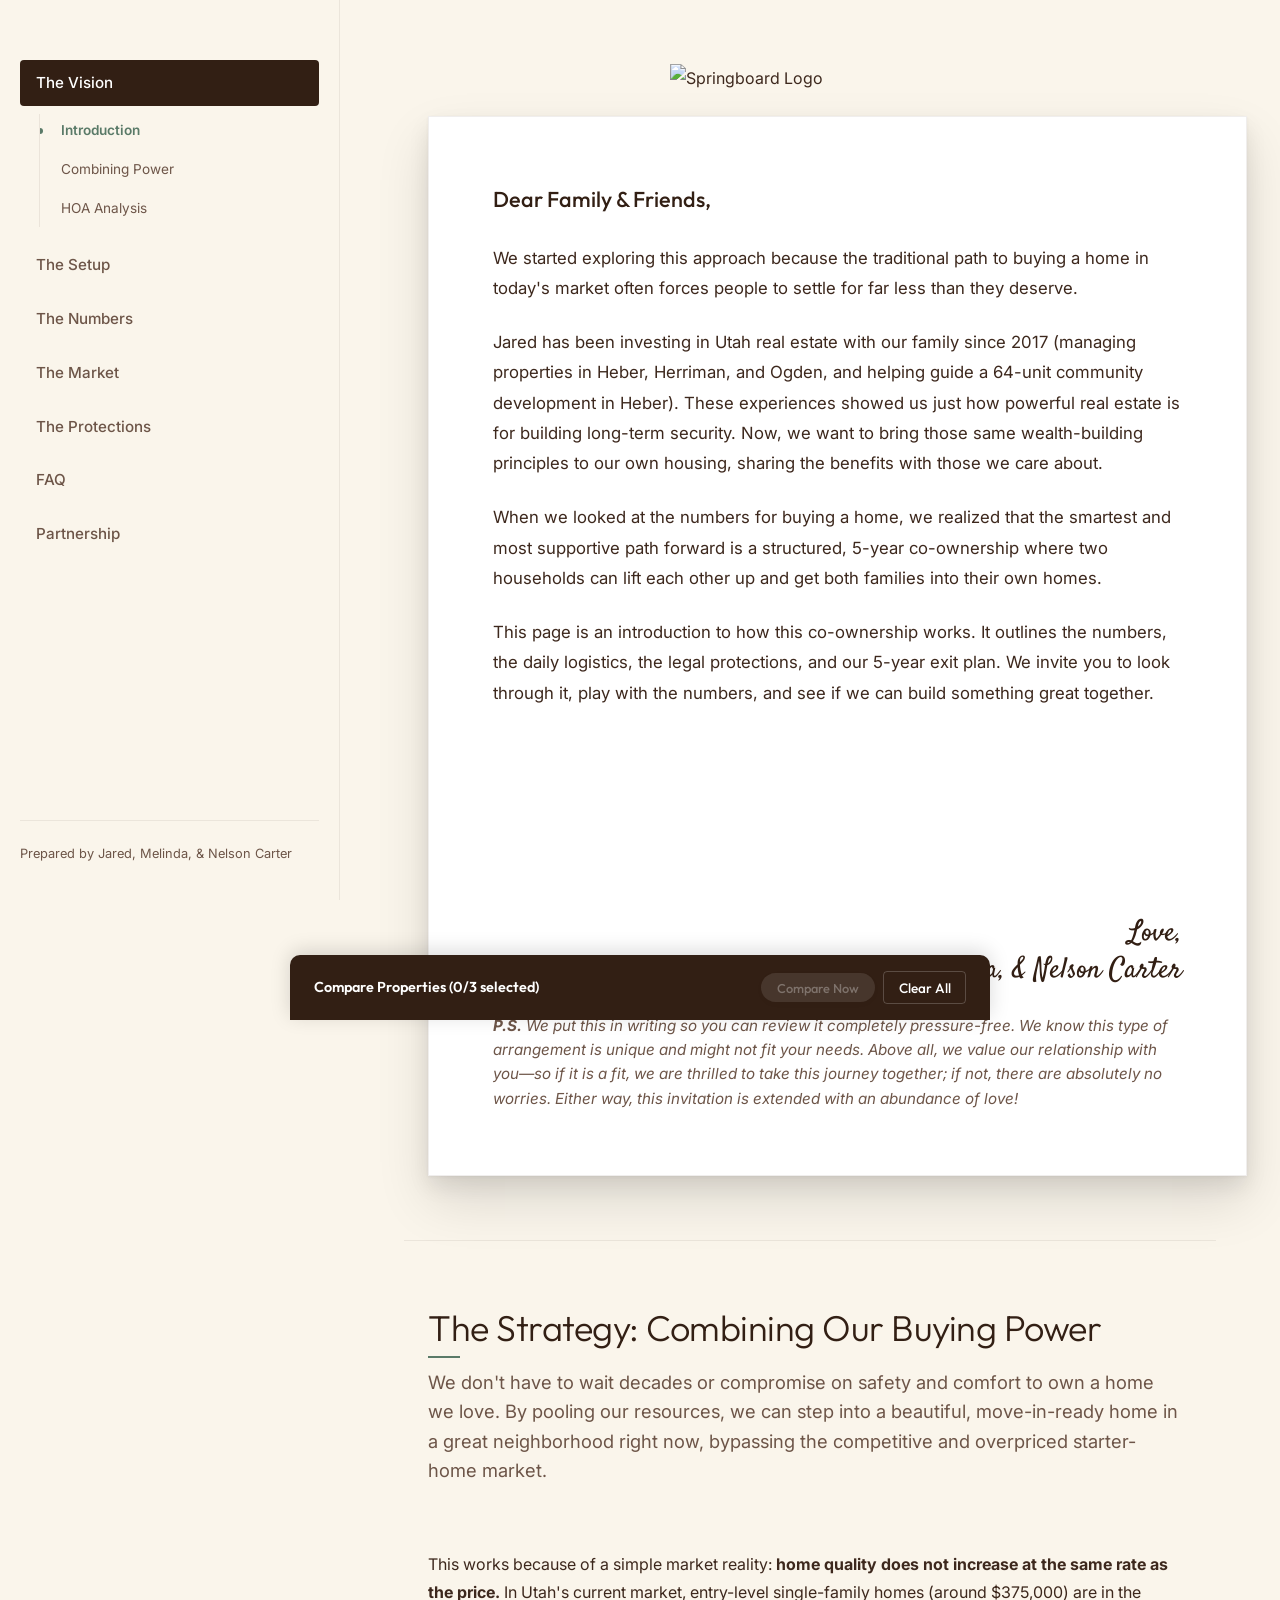
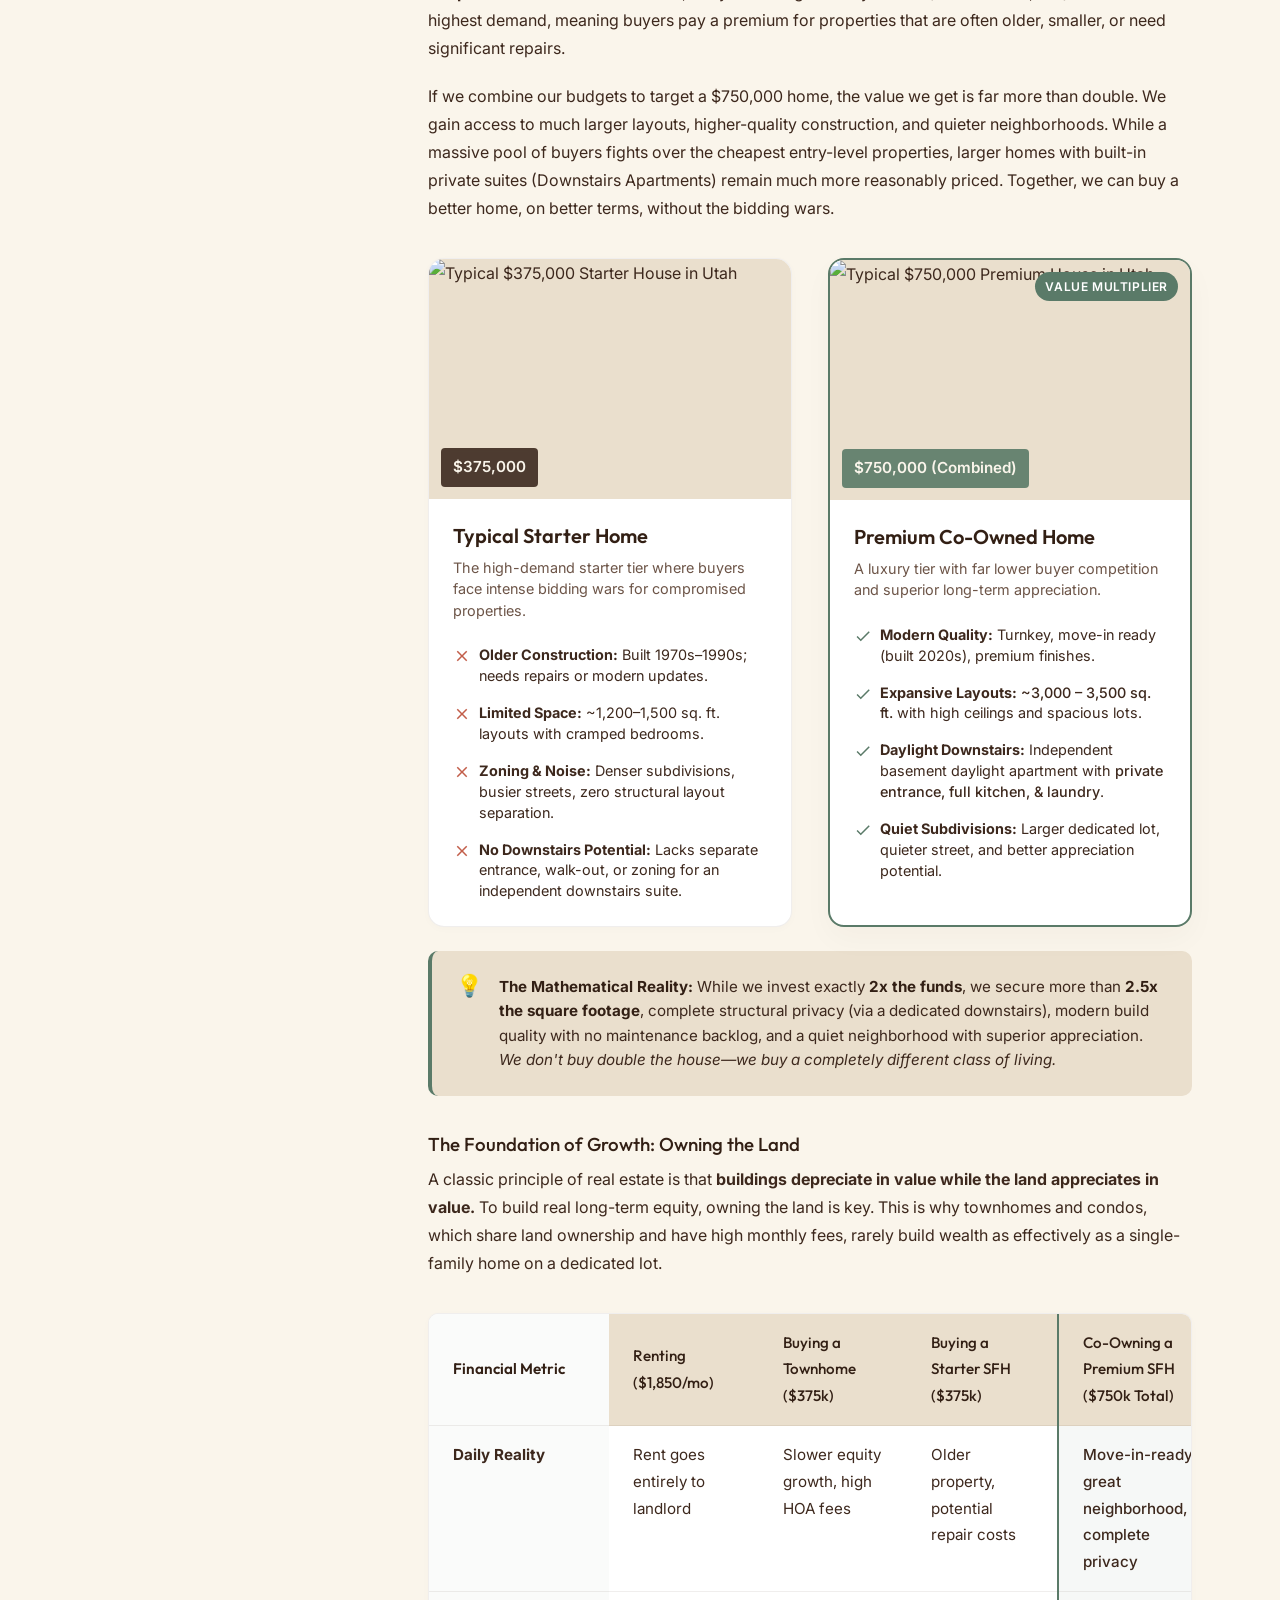
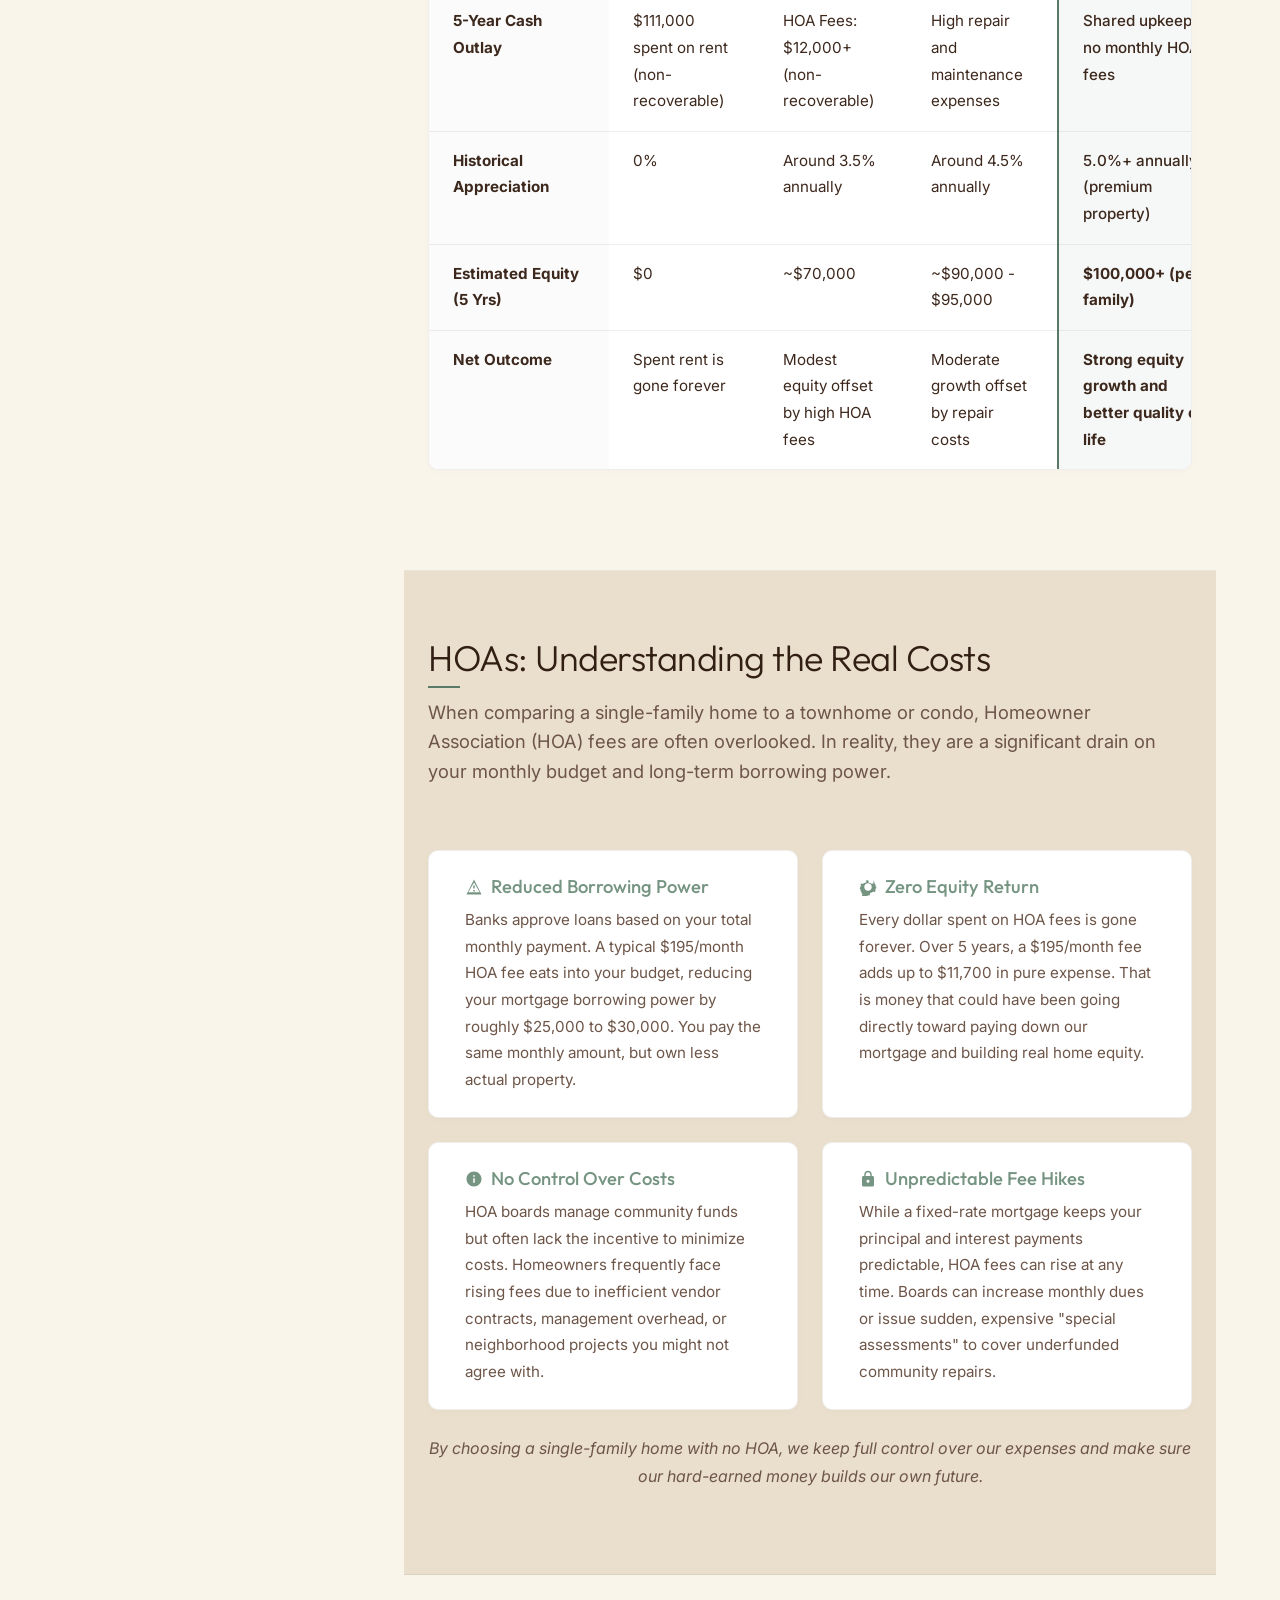
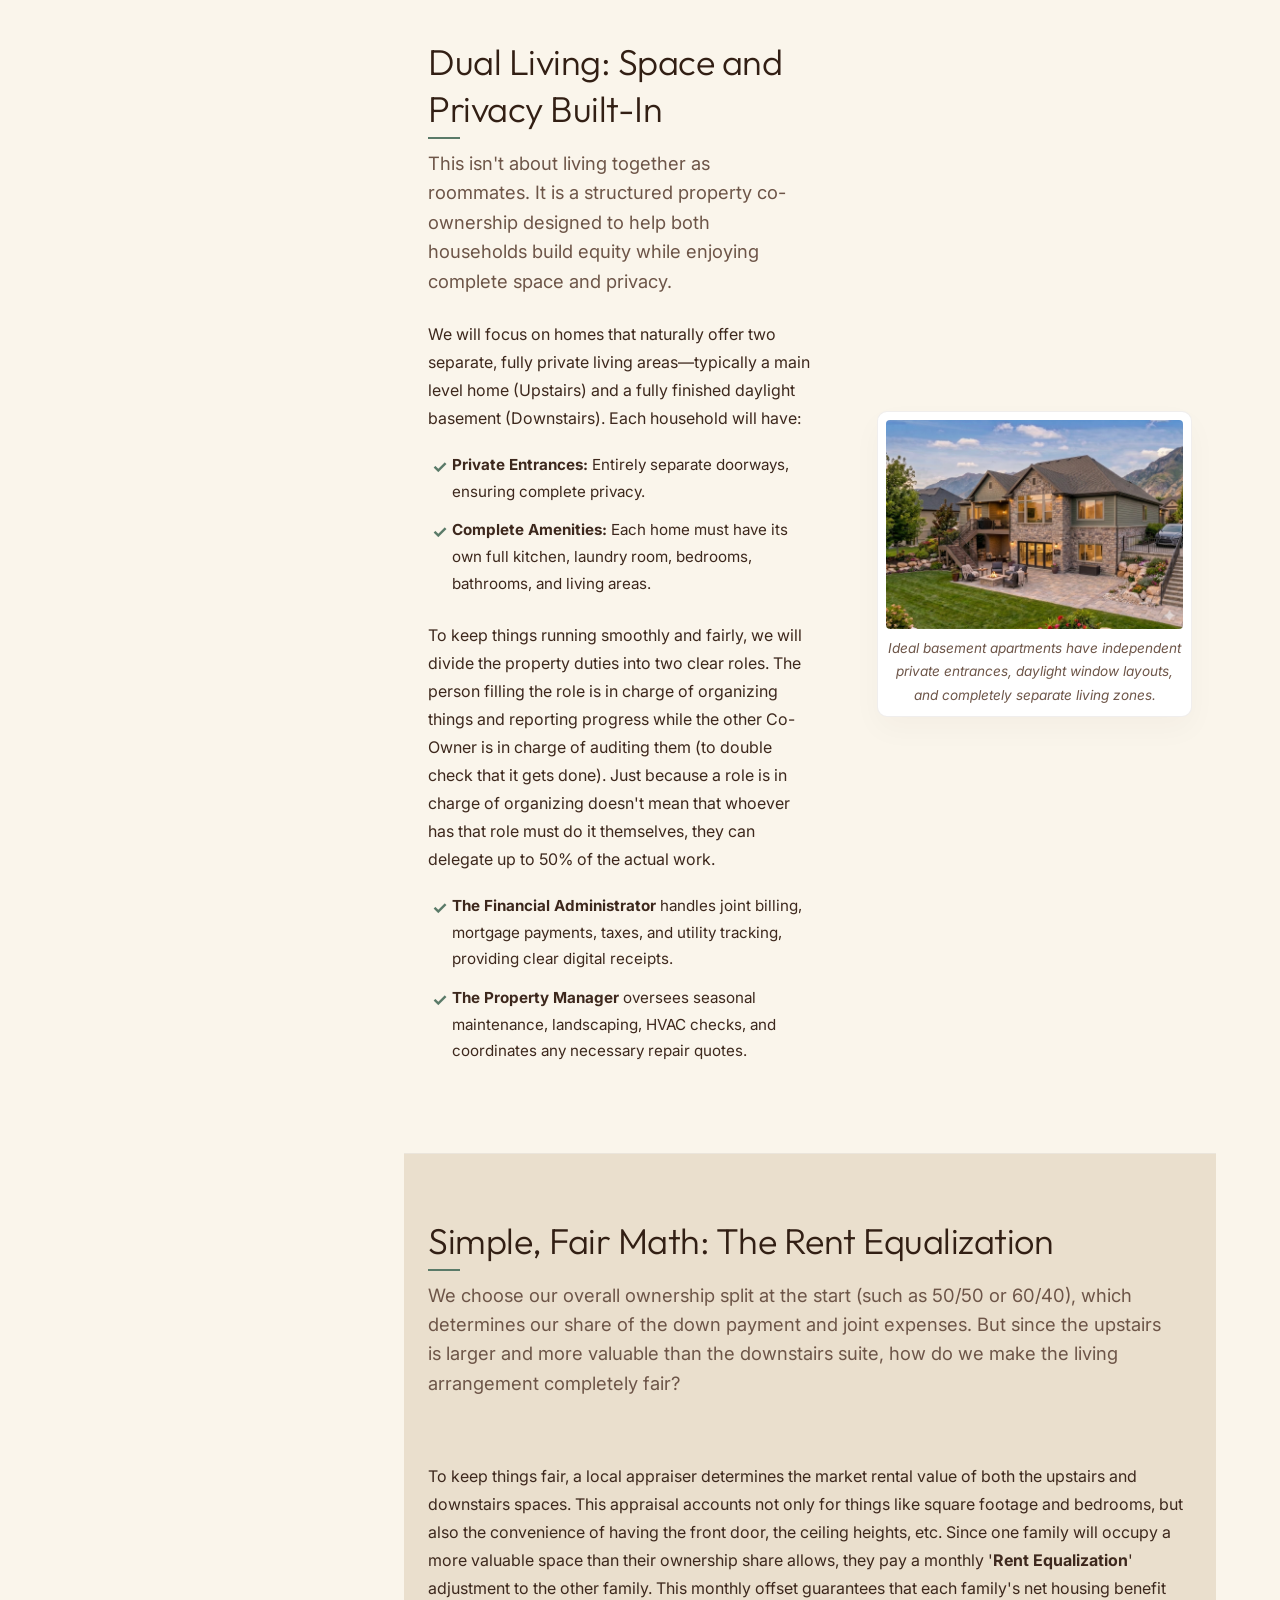
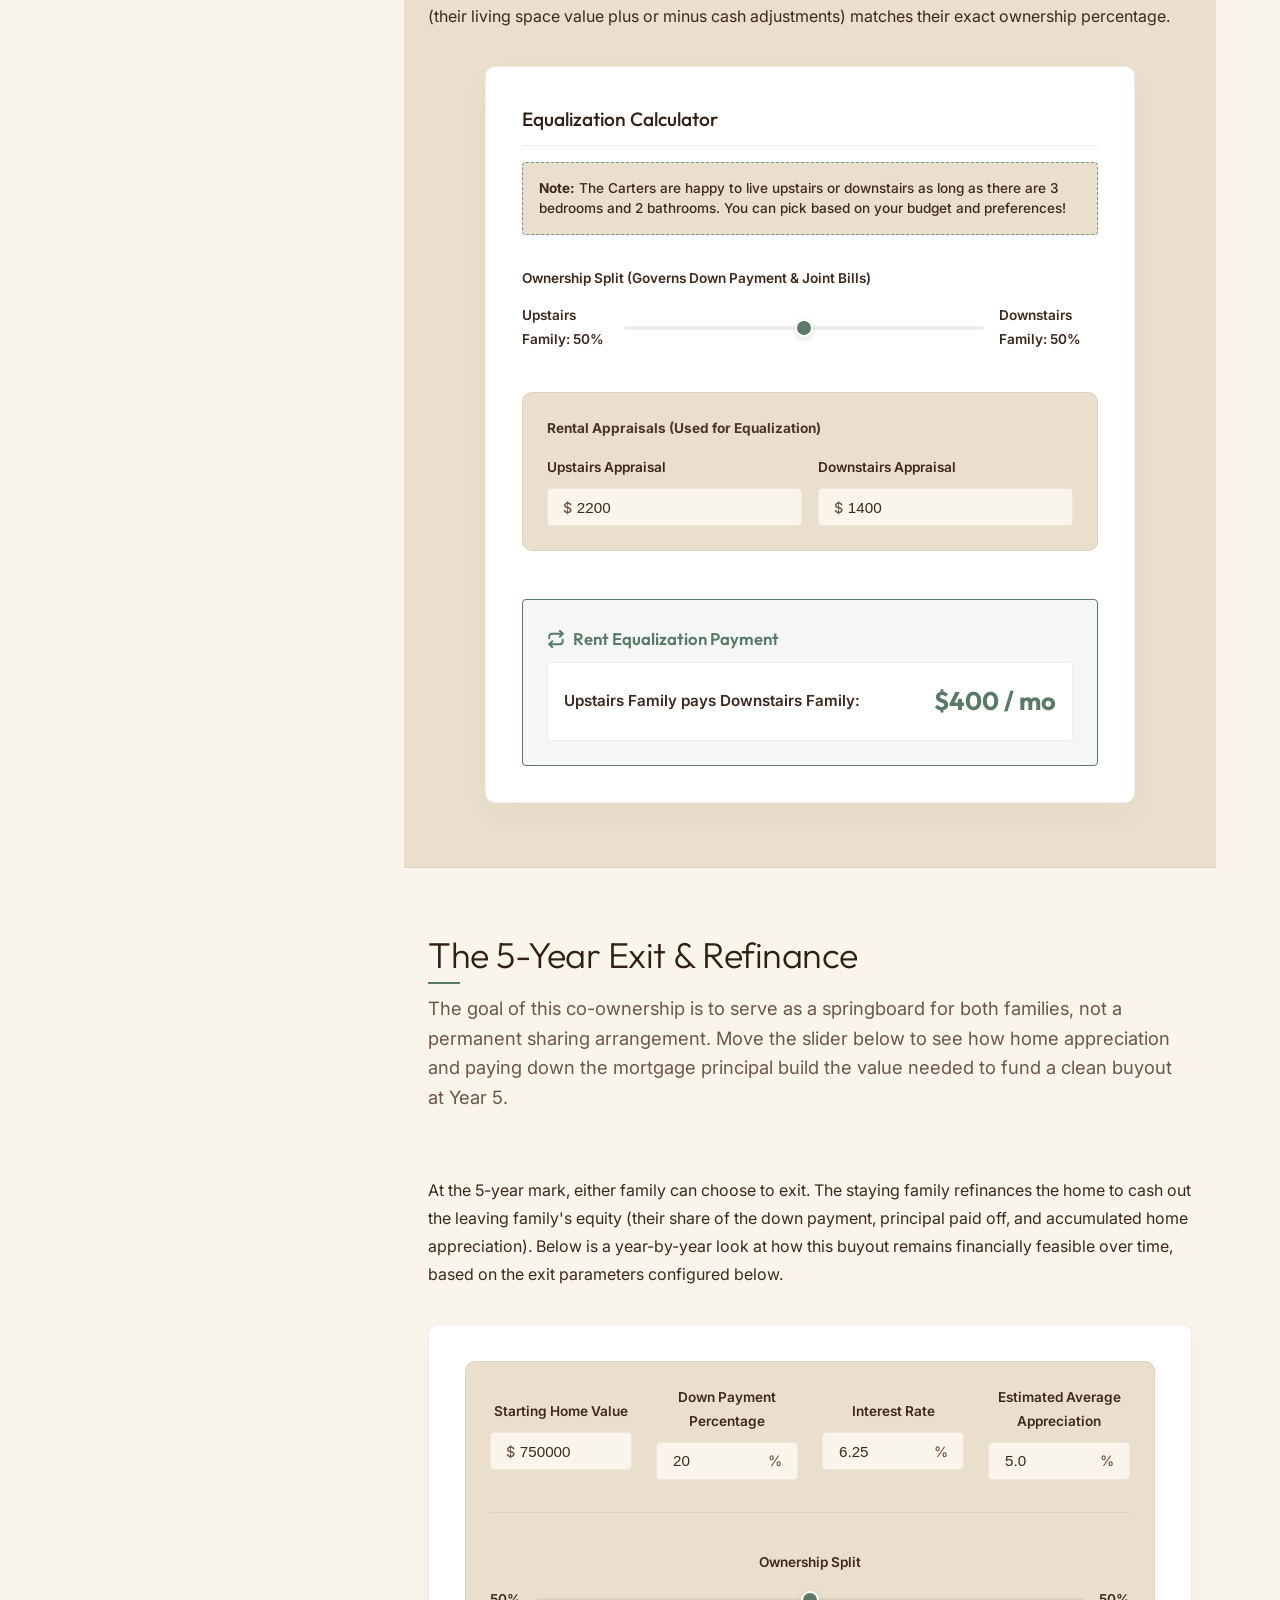
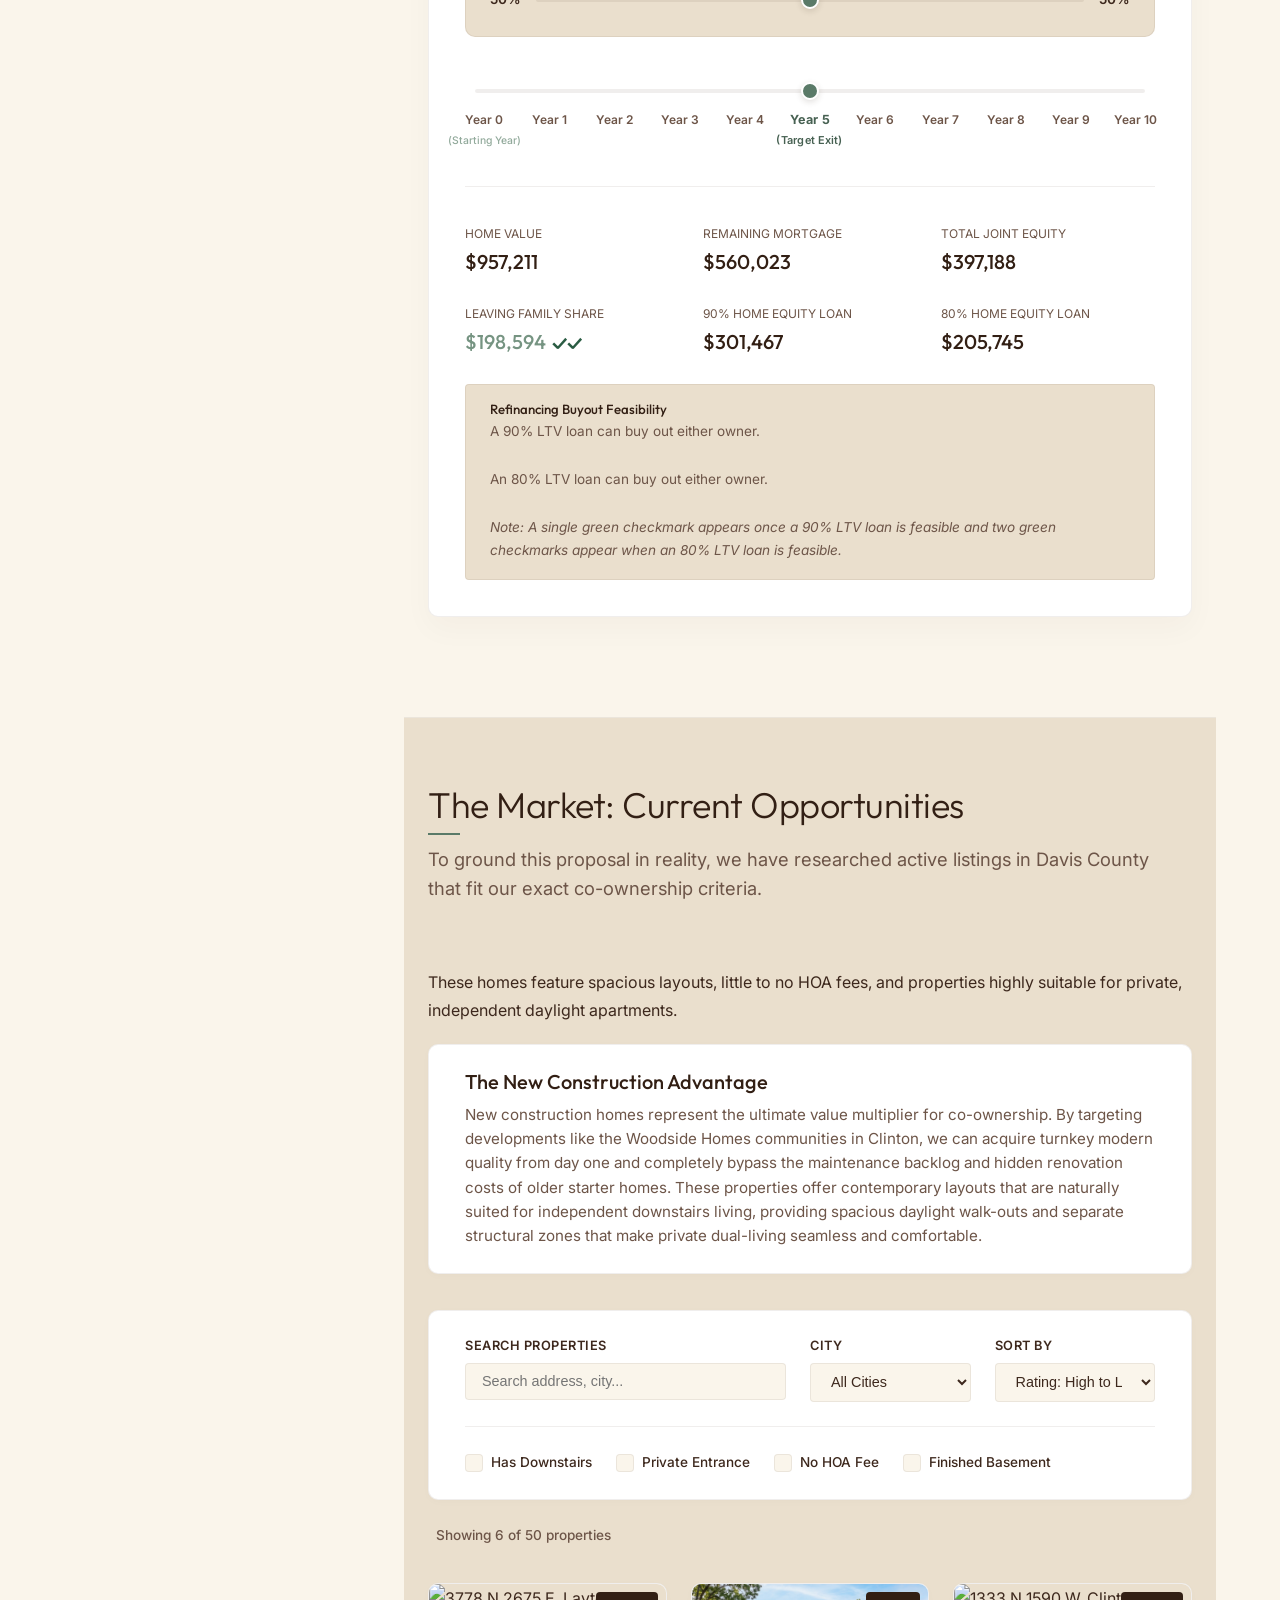
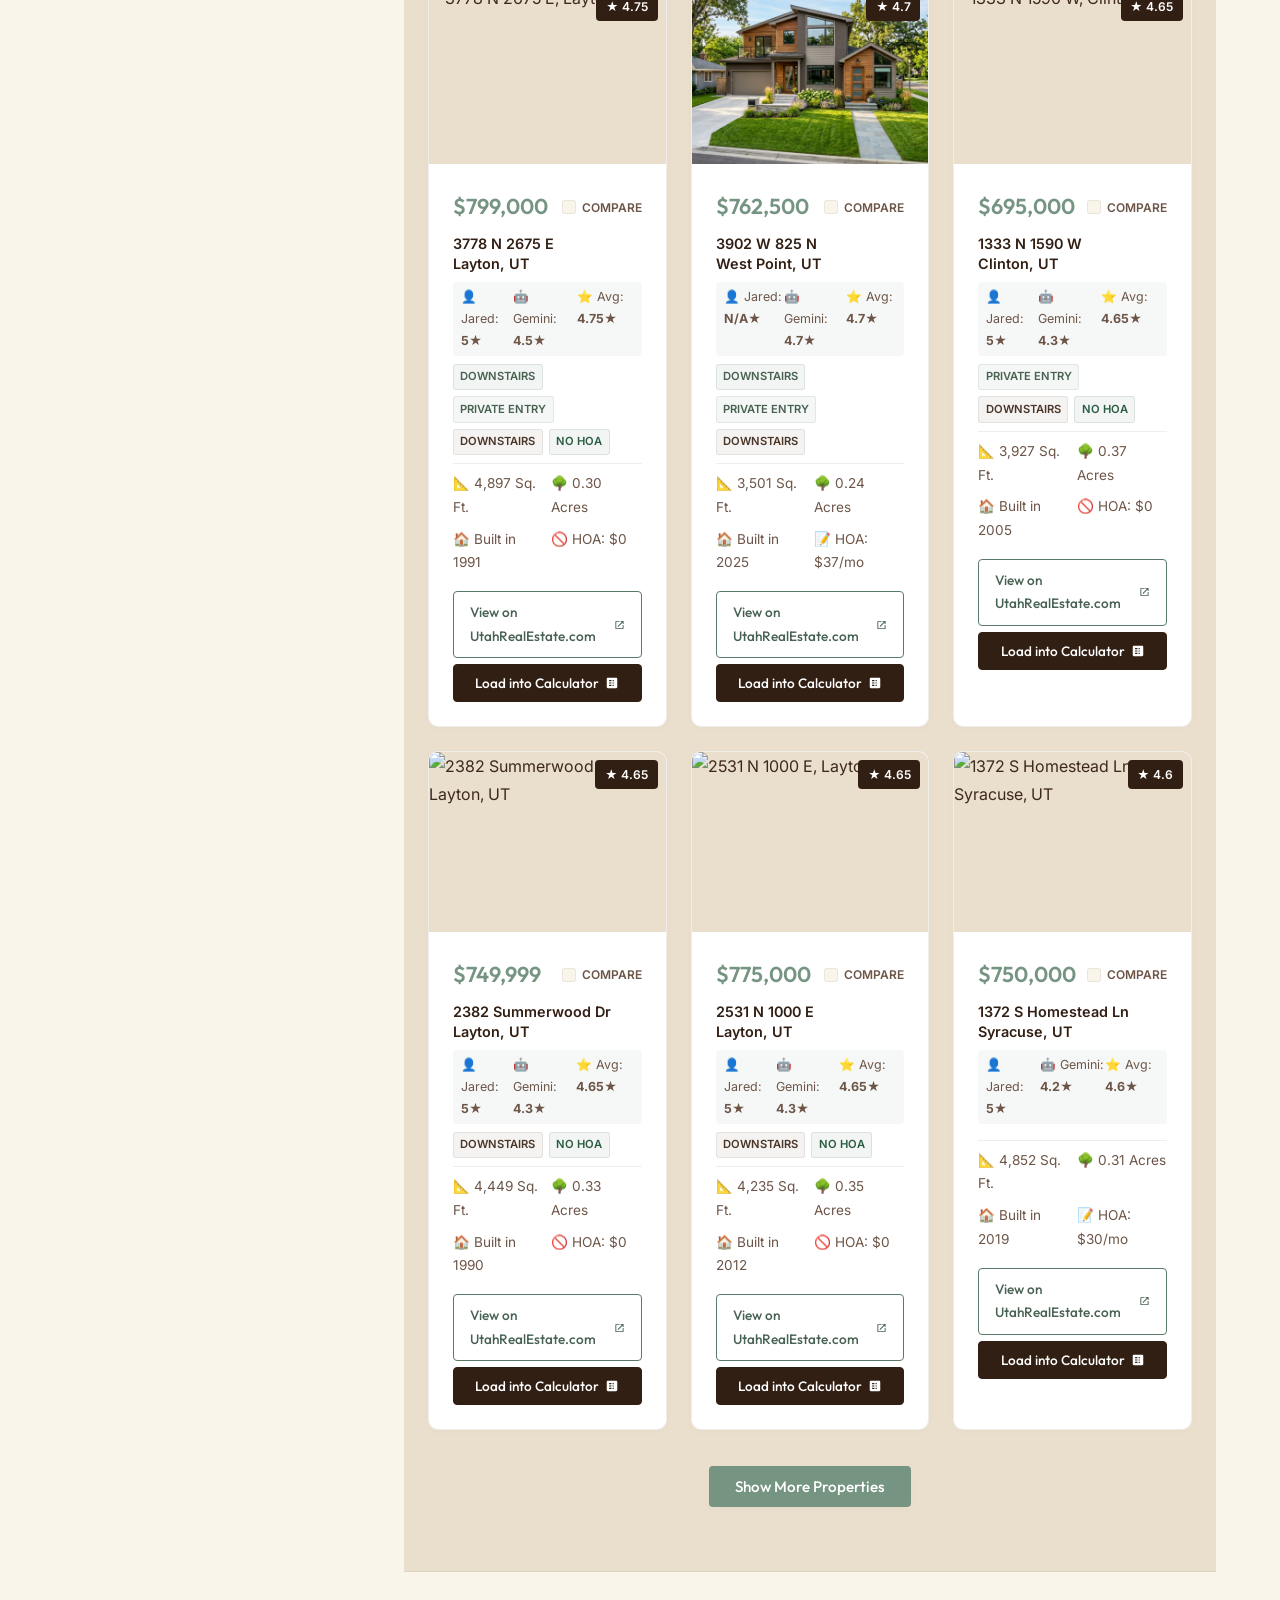
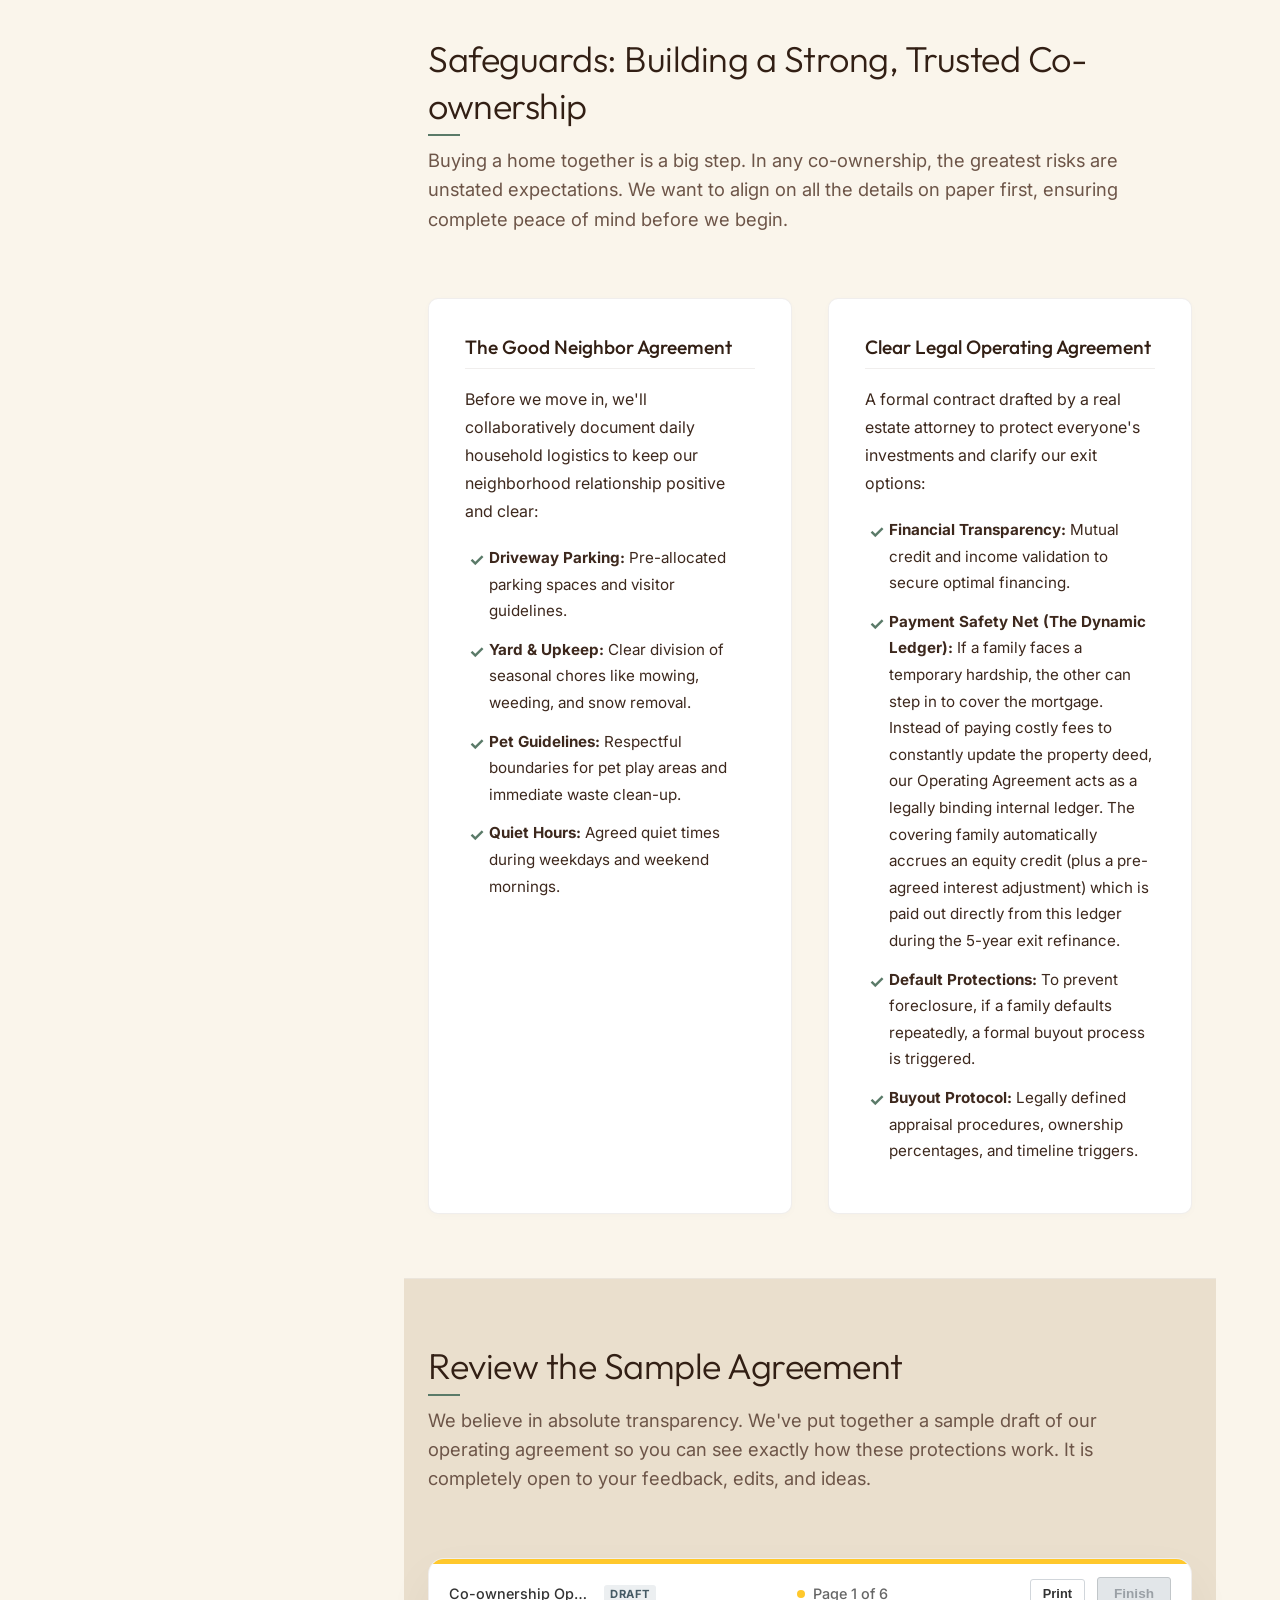
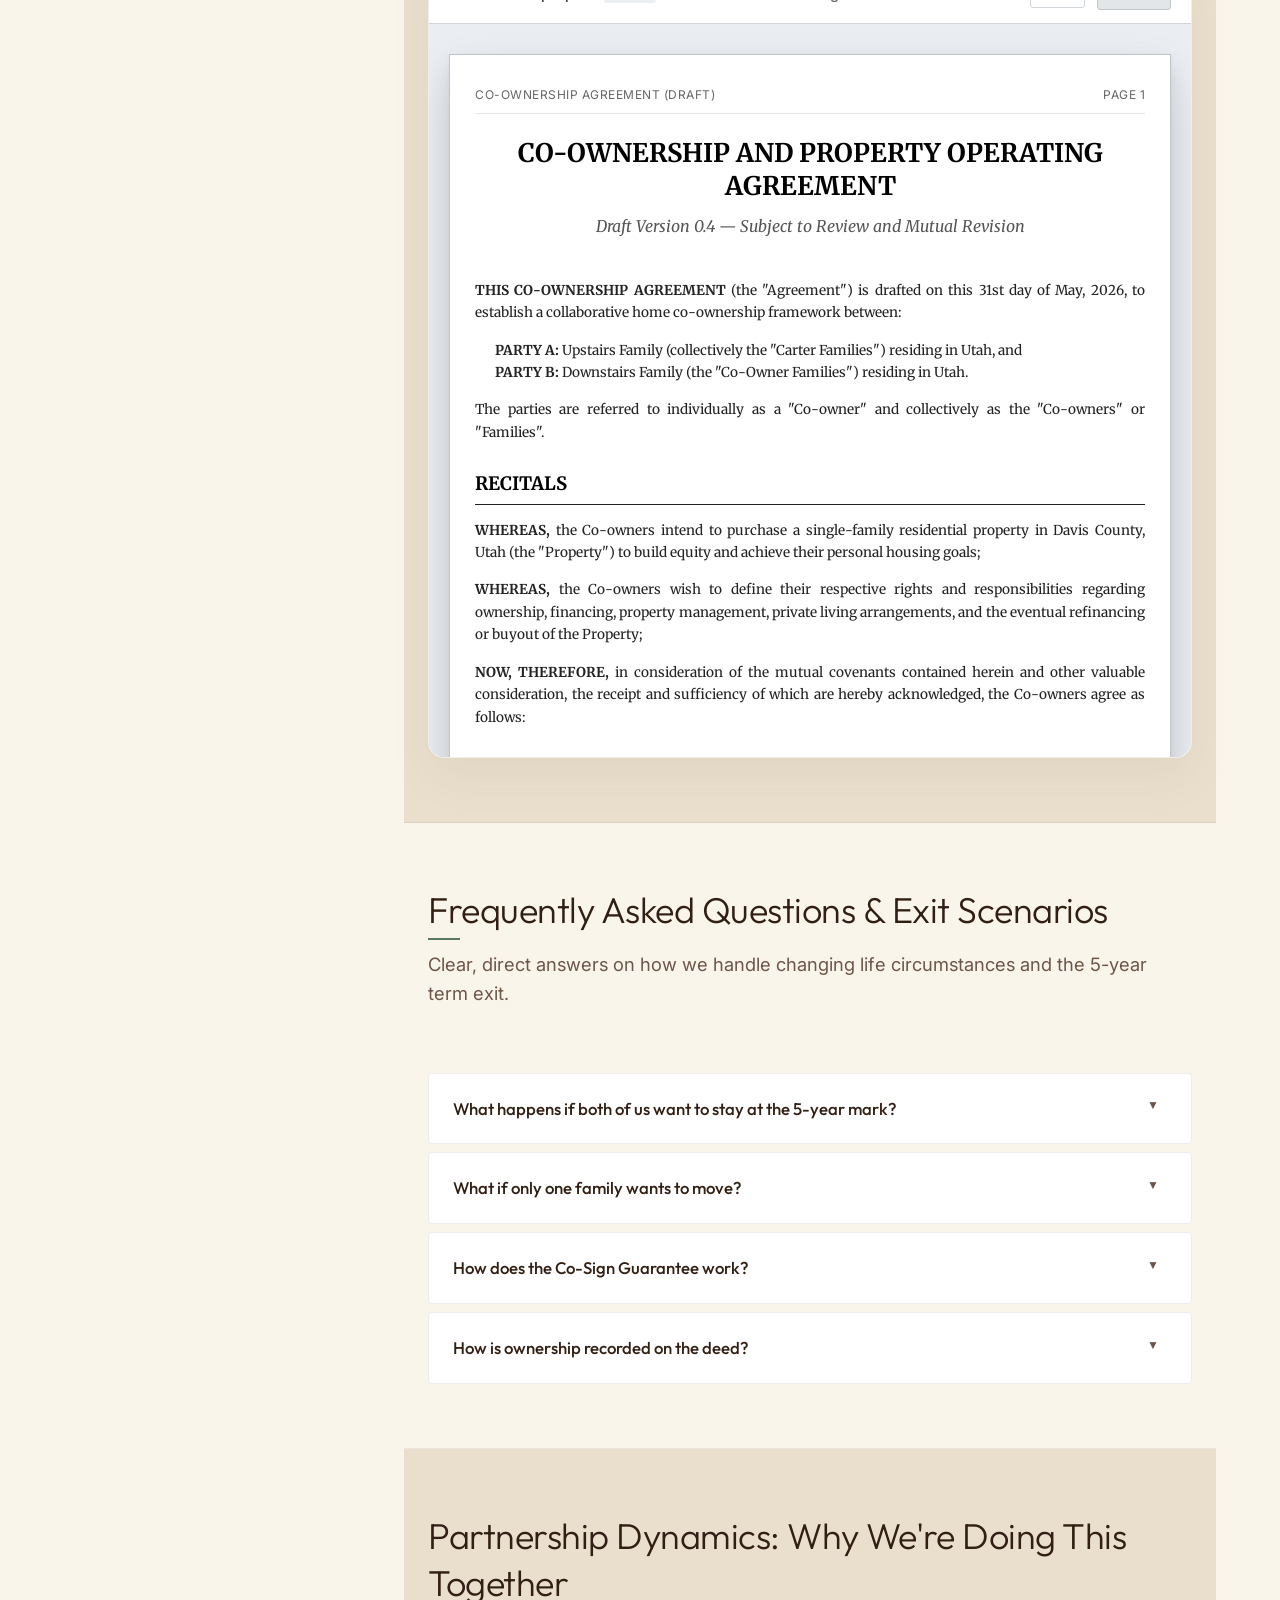
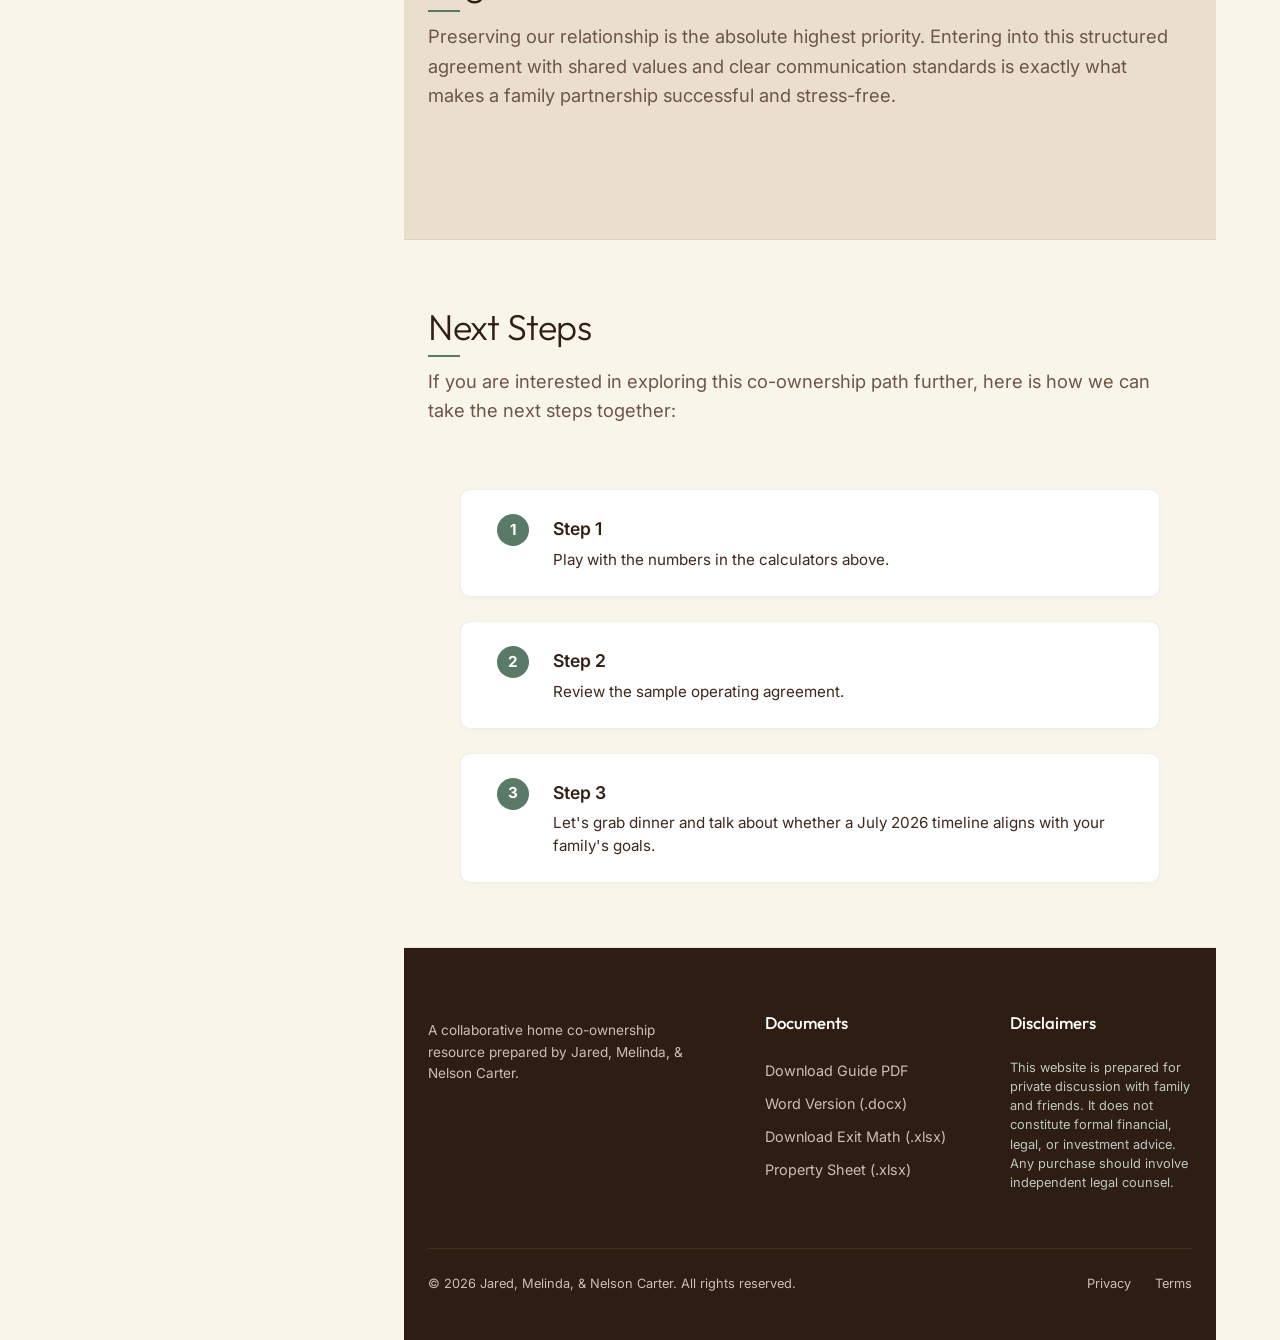
==== commit ca83b714: "Clarify Rent Equalization paragraph in index.html" ====
--- a/index.html
+++ b/index.html
@@ -353,7 +353,7 @@
                 <p>We choose our overall ownership split at the start (such as 50/50 or 60/40), which determines our share of the down payment and joint expenses. But since the upstairs is larger and more valuable than the downstairs suite, how do we make the living arrangement completely fair?</p>
             </div>
             
-            <p>To keep things balanced, a local rent appraiser will determine the fair market rent for both spaces. Using those numbers, we'll calculate a monthly "<strong>Rent Equalization</strong>" adjustment. The family who gets more benefit than their actual share of the split pays the family who gets less benefit than their actual share. Similar to rent, the equalization happens monthly.  After equalization, the total value each family receives—combining their living space and any cash adjustments—perfectly aligns with their ownership share.</p>
+            <p>To keep things fair, a local appraiser determines the market rental value of both the upstairs and downstairs spaces. This appraisal accounts not only for things like square footage and bedrooms, but also the convenience of having the front door, the ceiling heights, etc. Since one family will occupy a more valuable space than their ownership share allows, they pay a monthly '<strong>Rent Equalization</strong>' adjustment to the other family. This monthly offset guarantees that each family's net housing benefit (their living space value plus or minus cash adjustments) matches their exact ownership percentage.</p>
 
             <div class="calc-grid" style="margin-top: var(--space-lg);">
                 <!-- Calculator Inputs -->
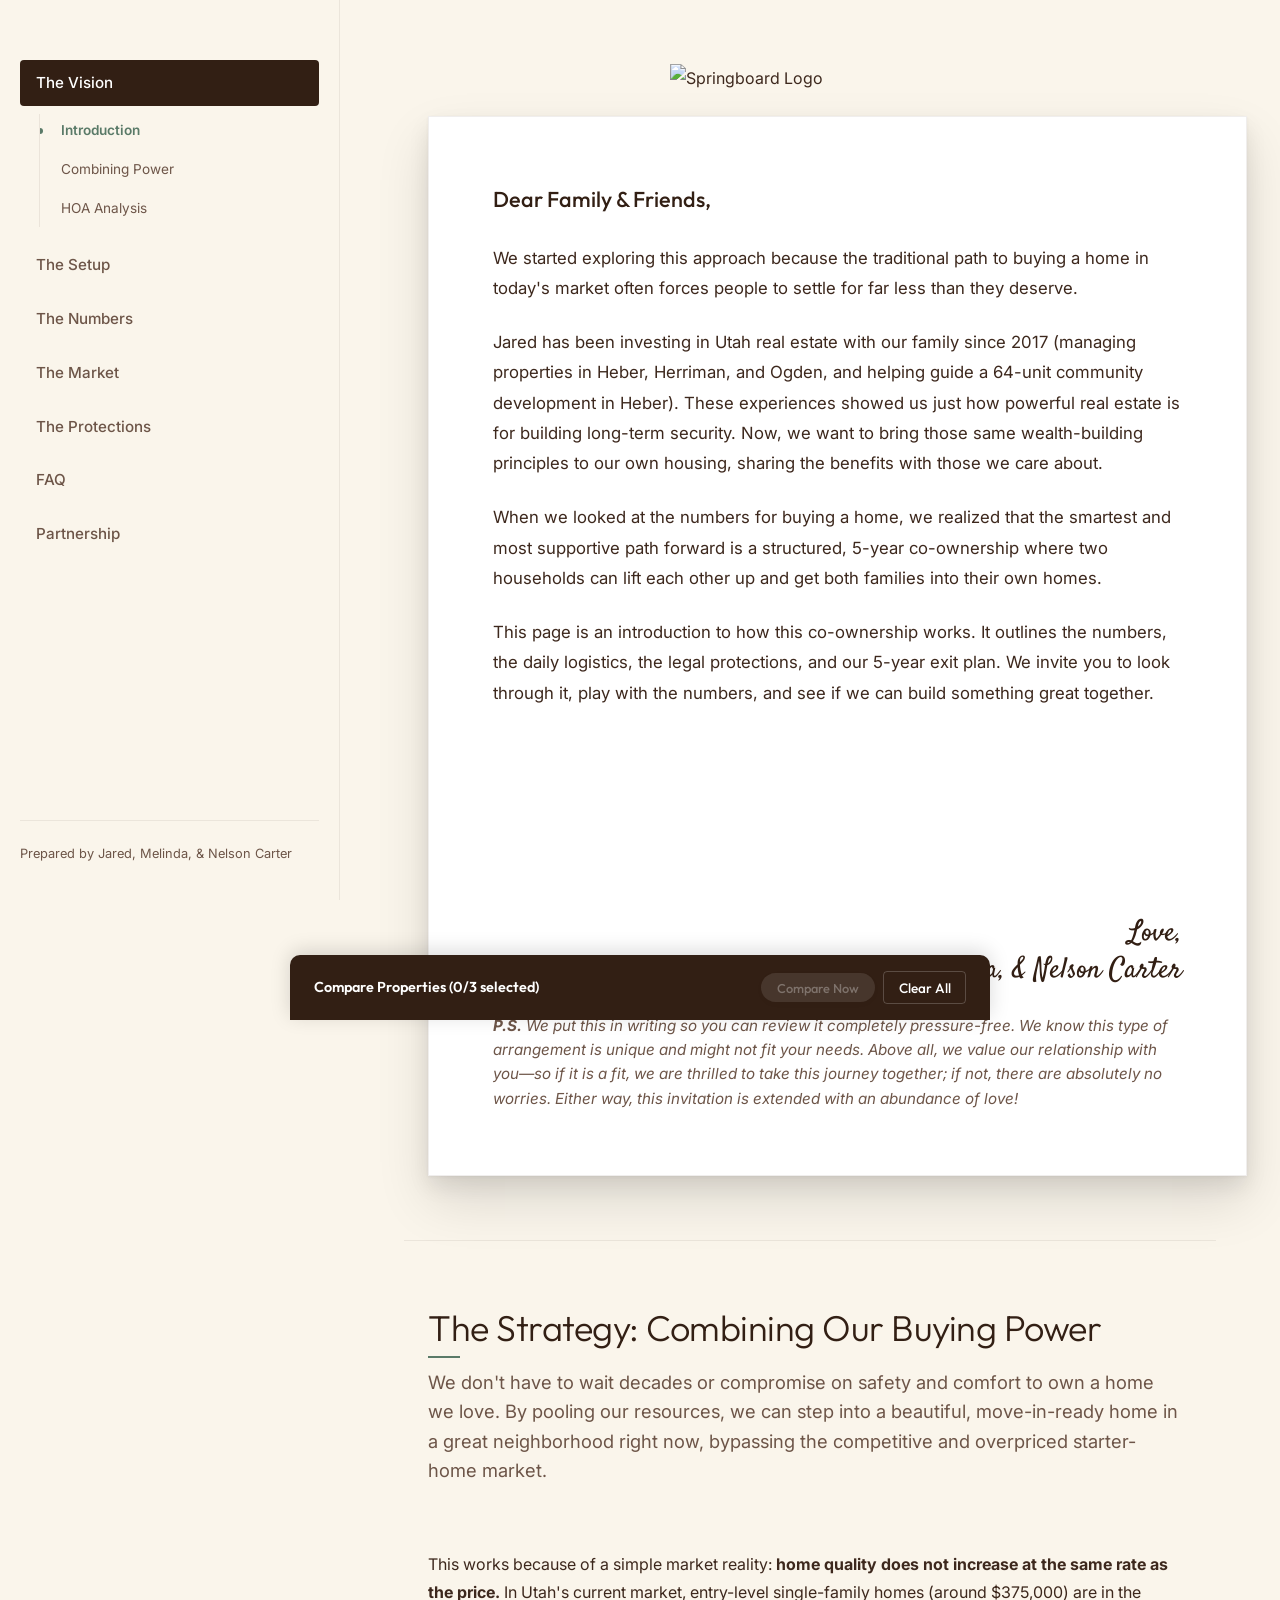
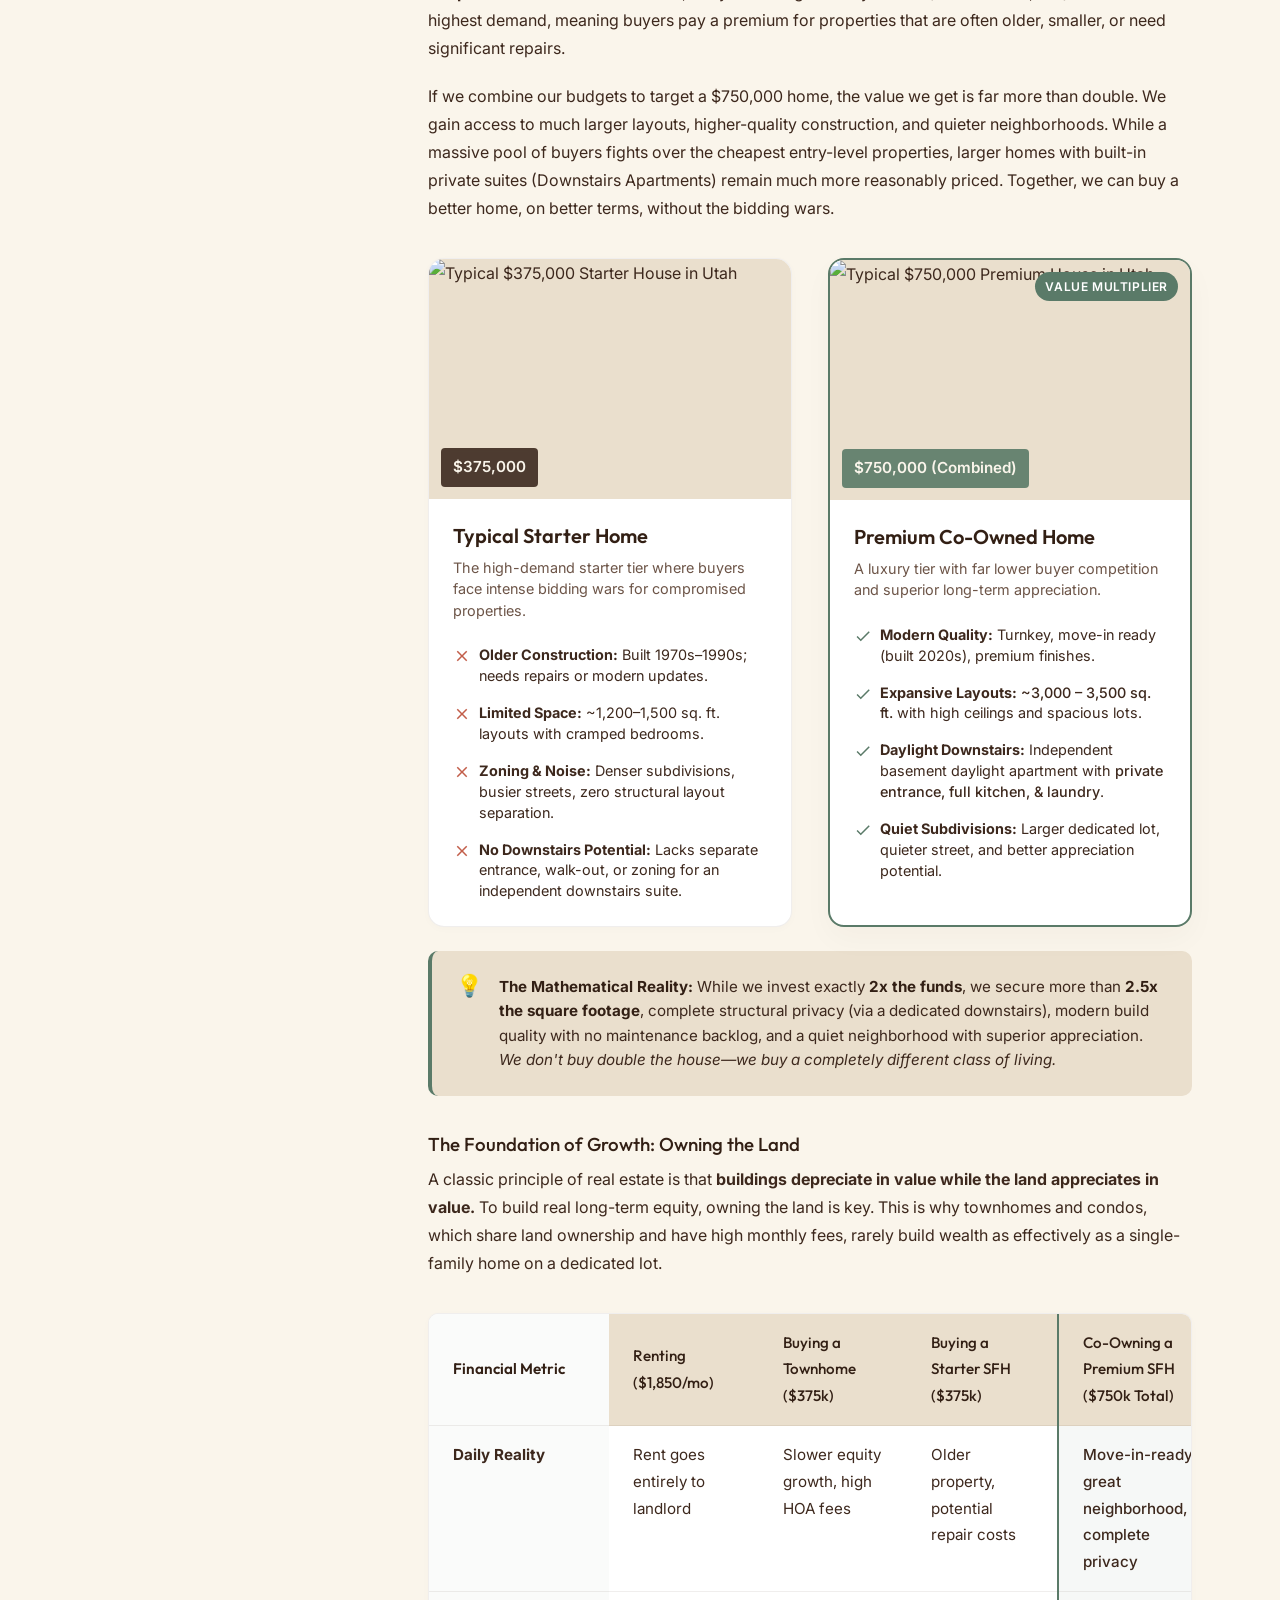
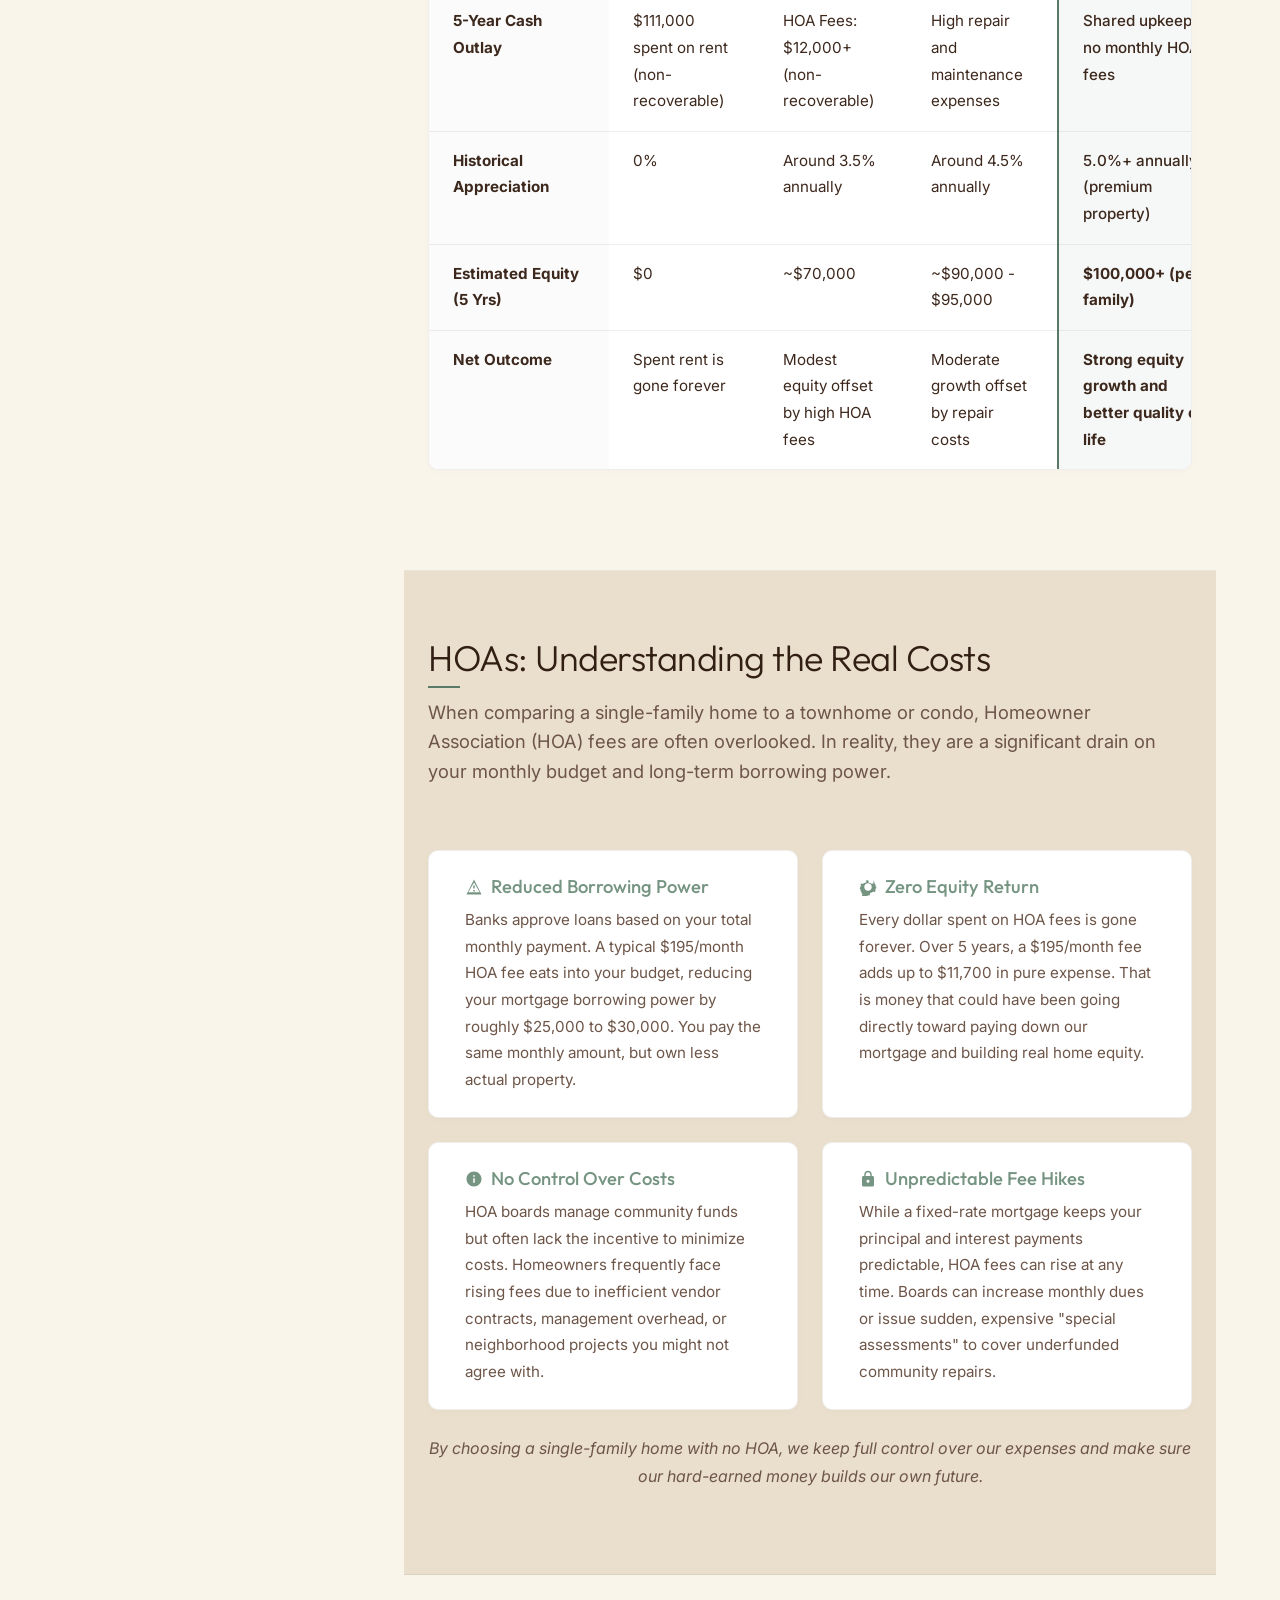
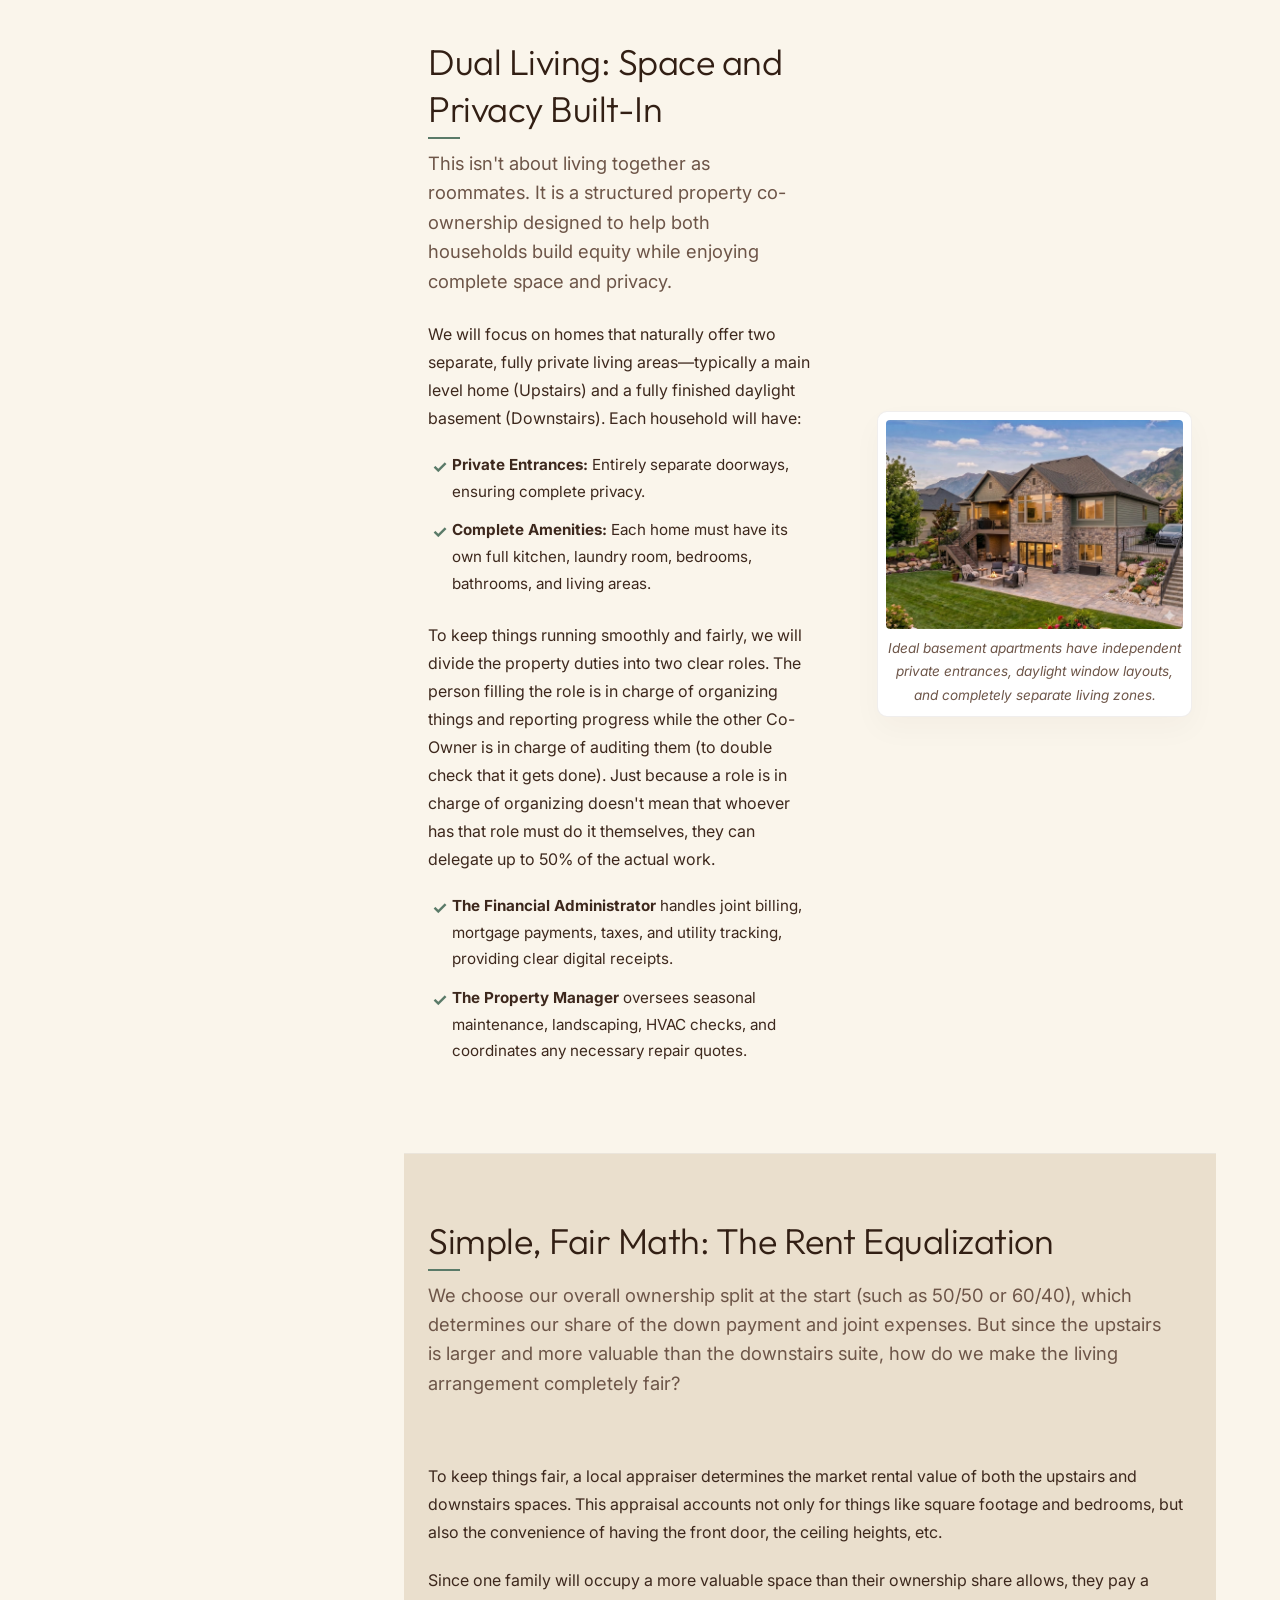
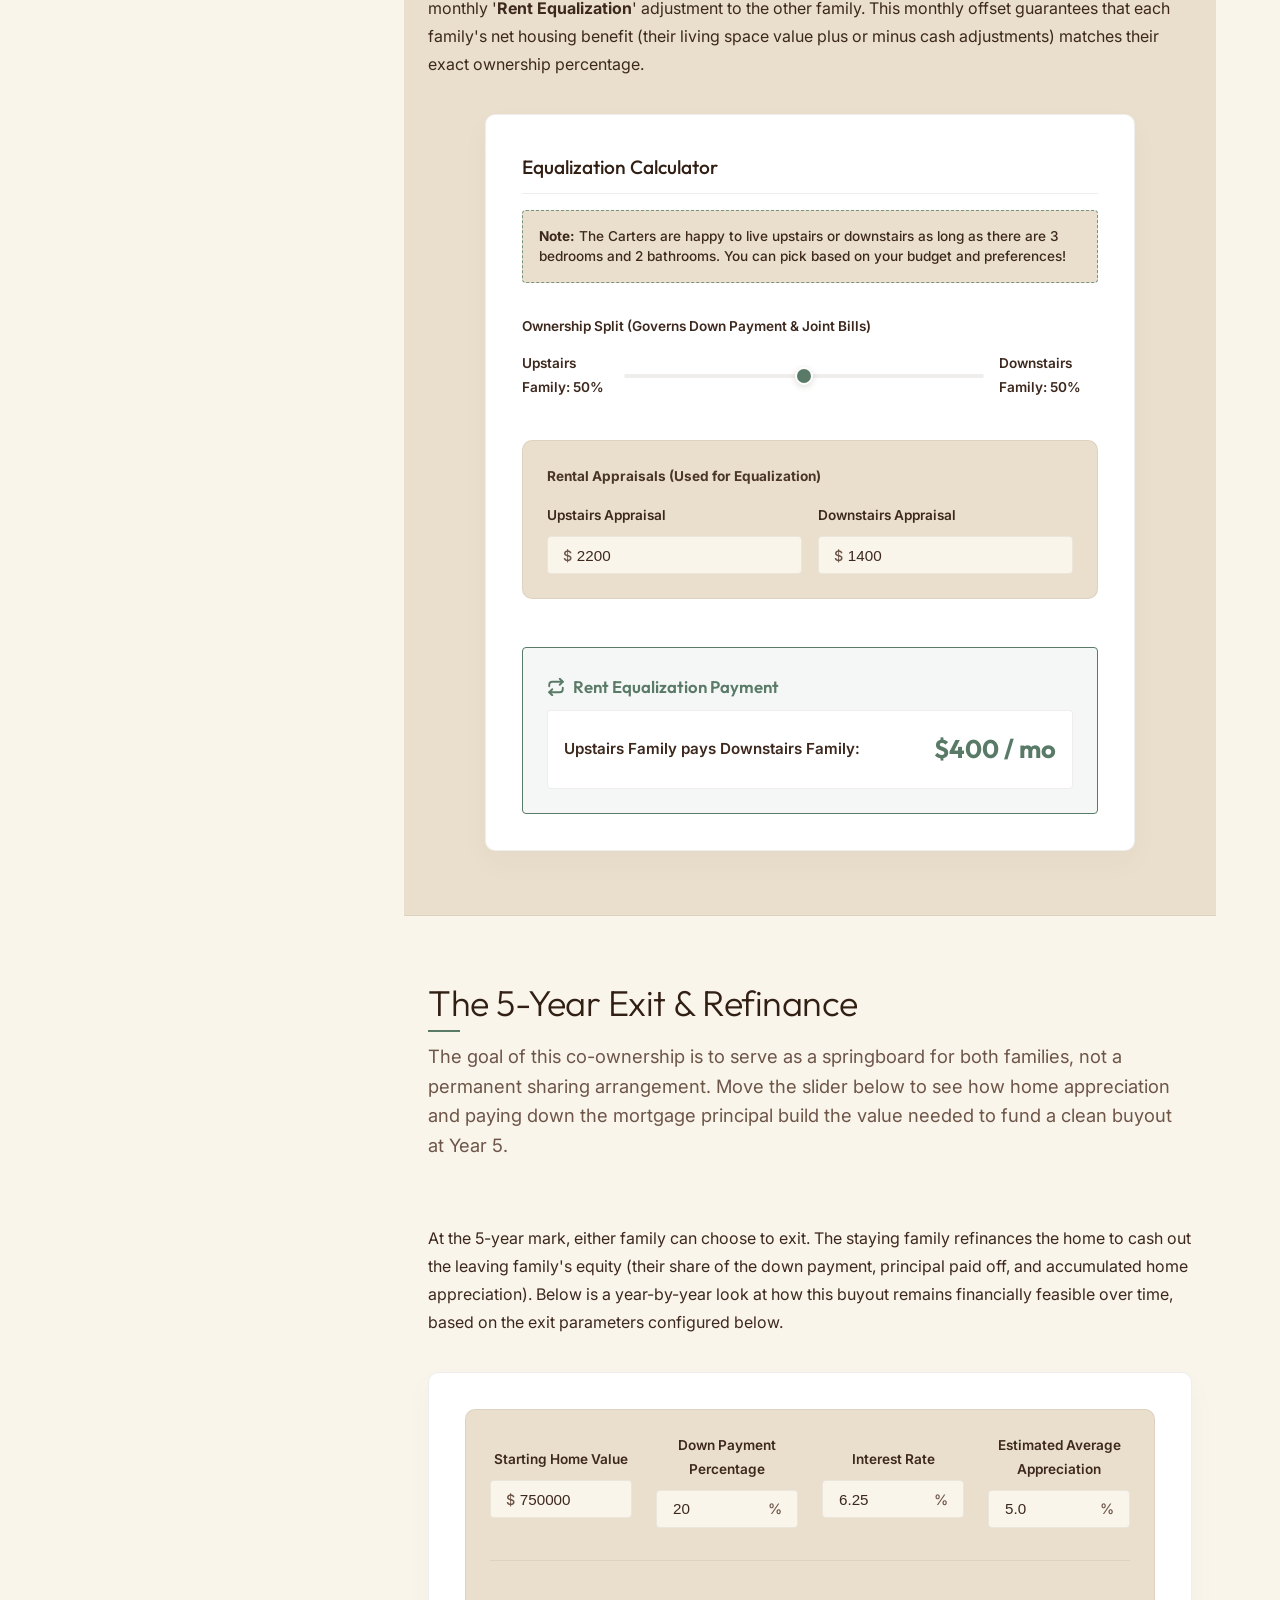
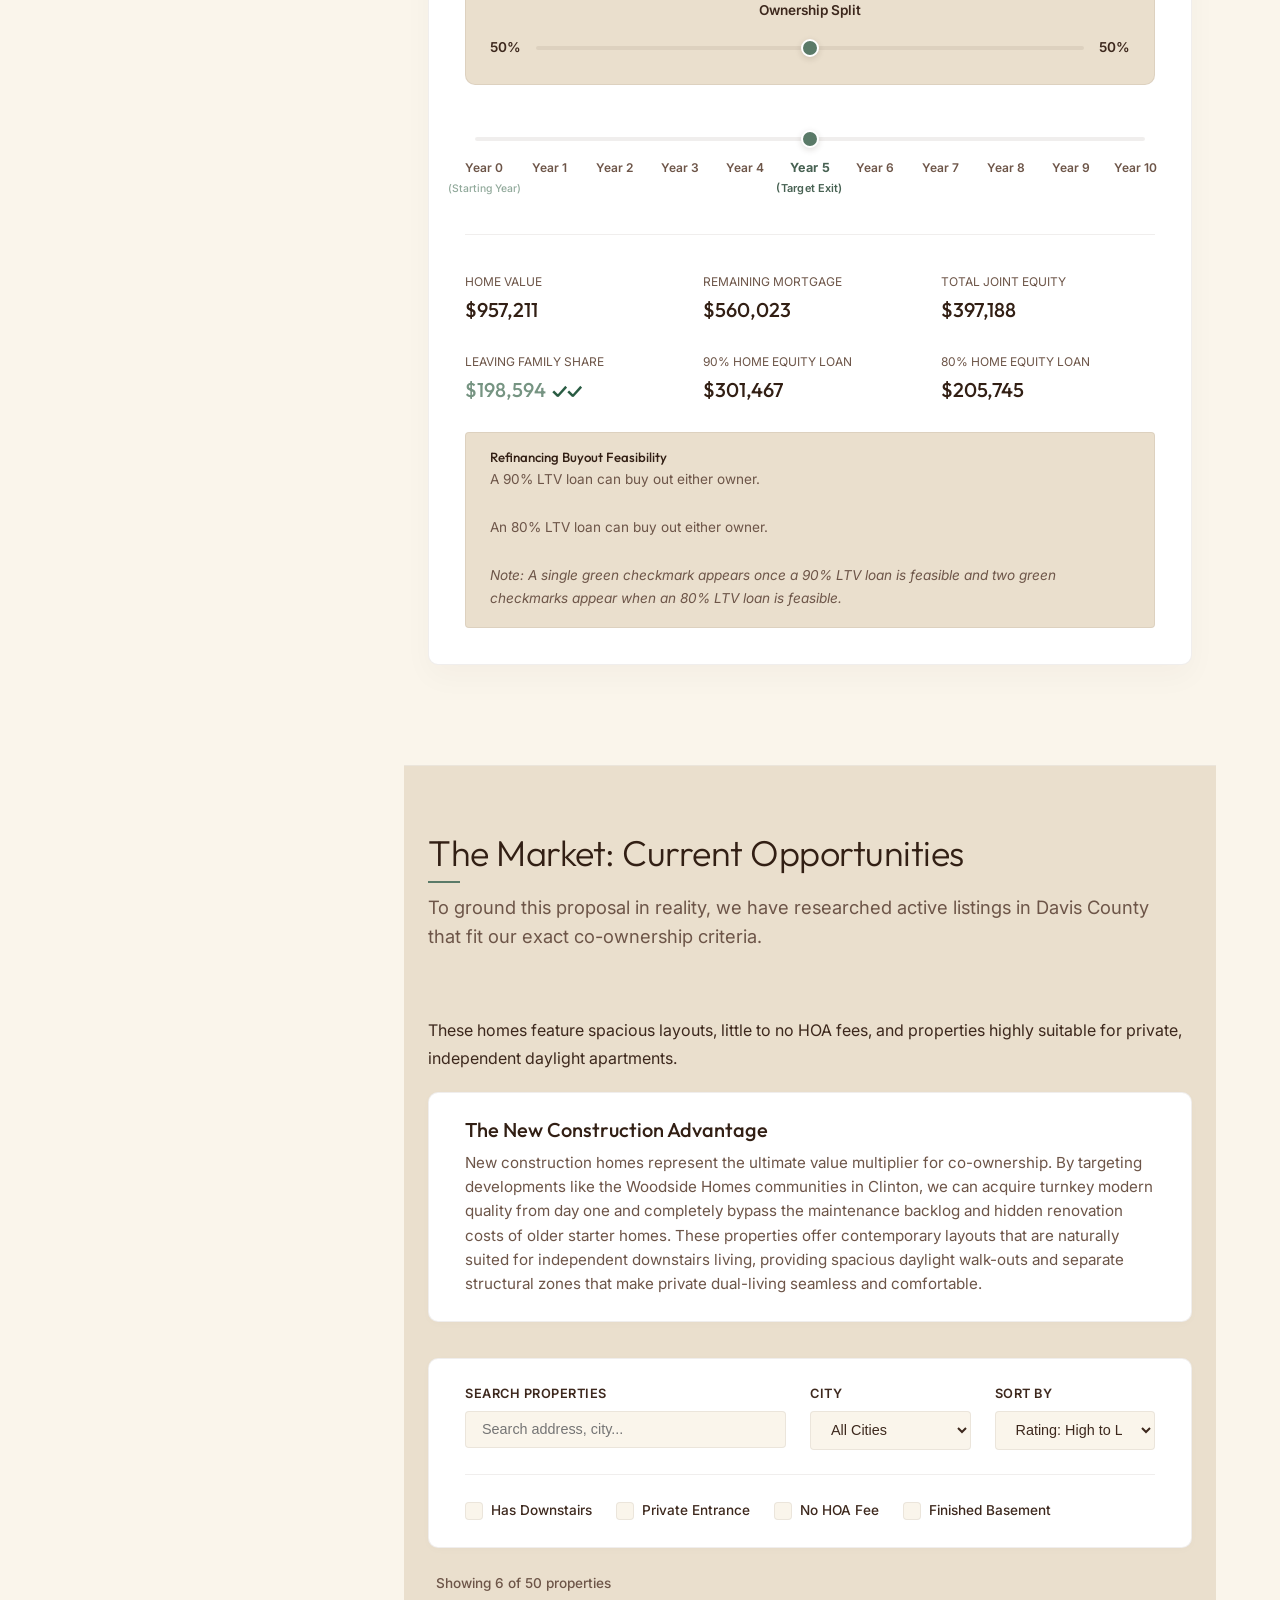
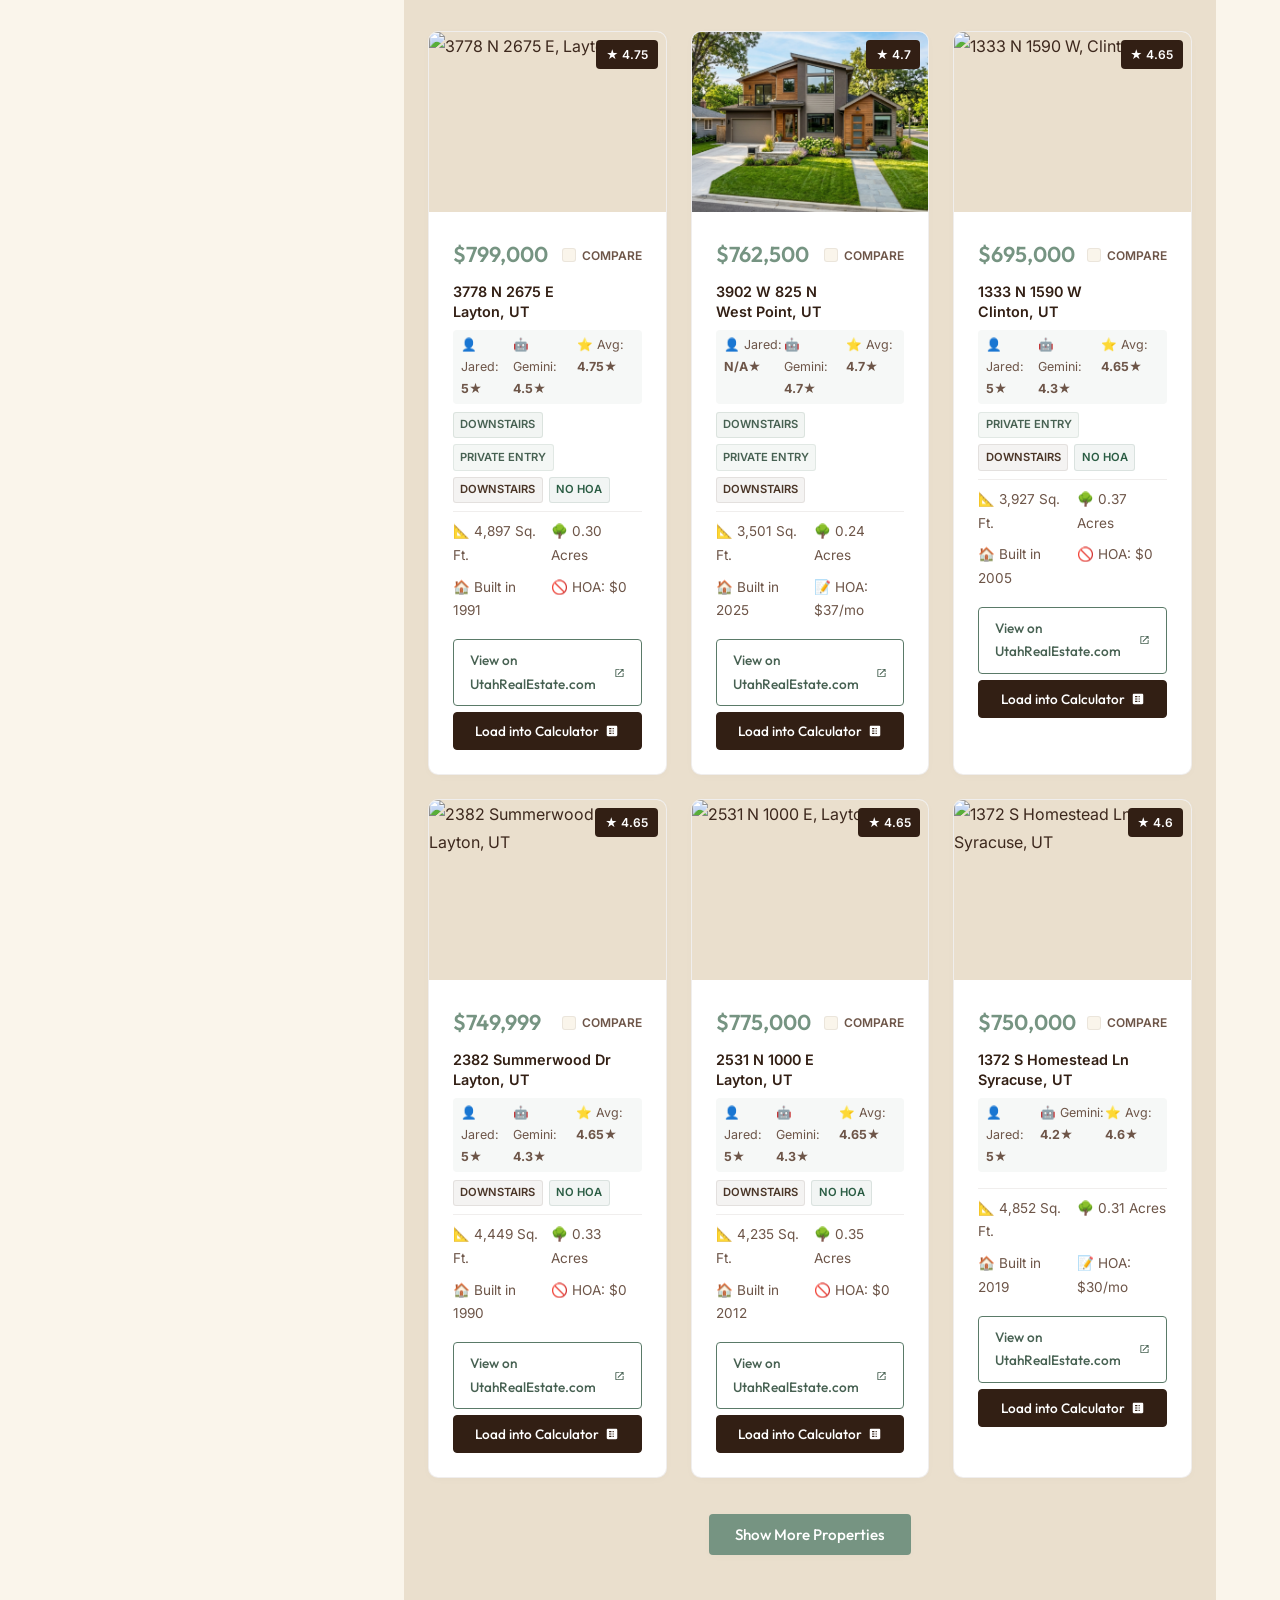
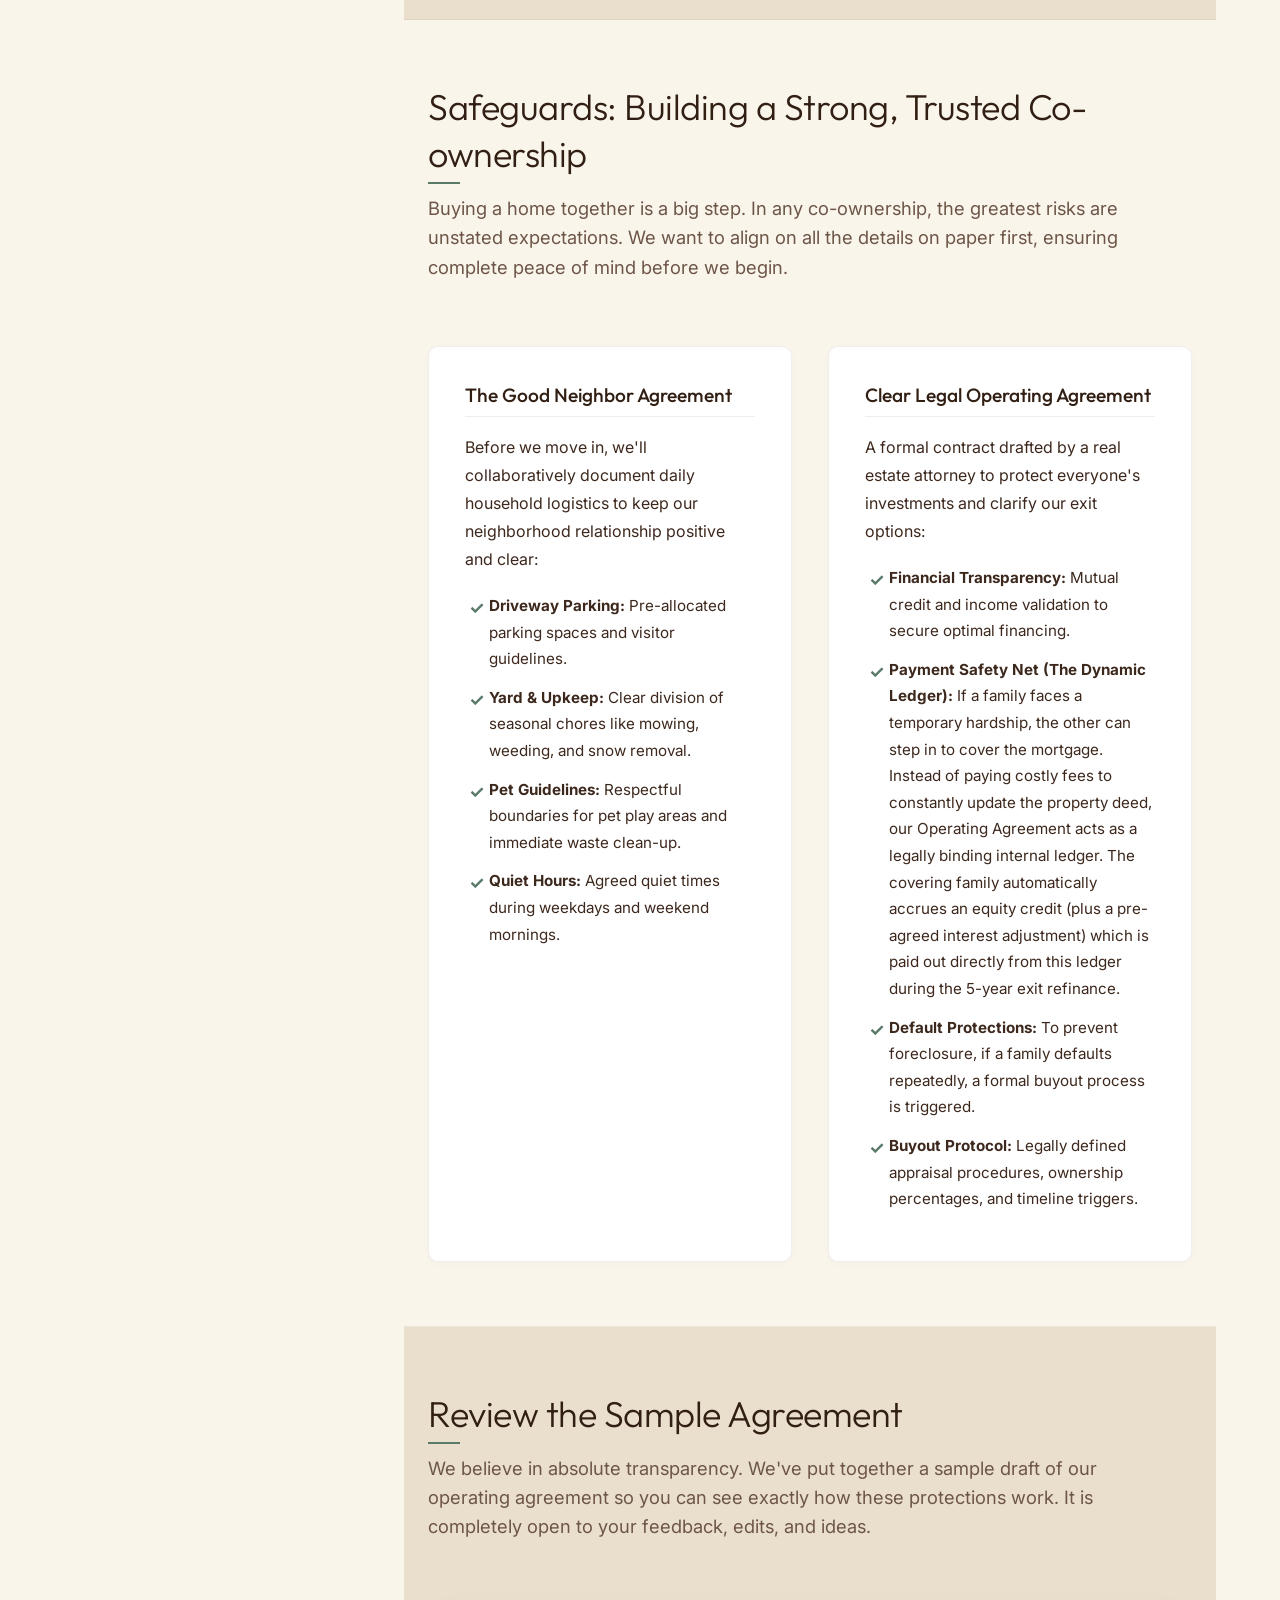
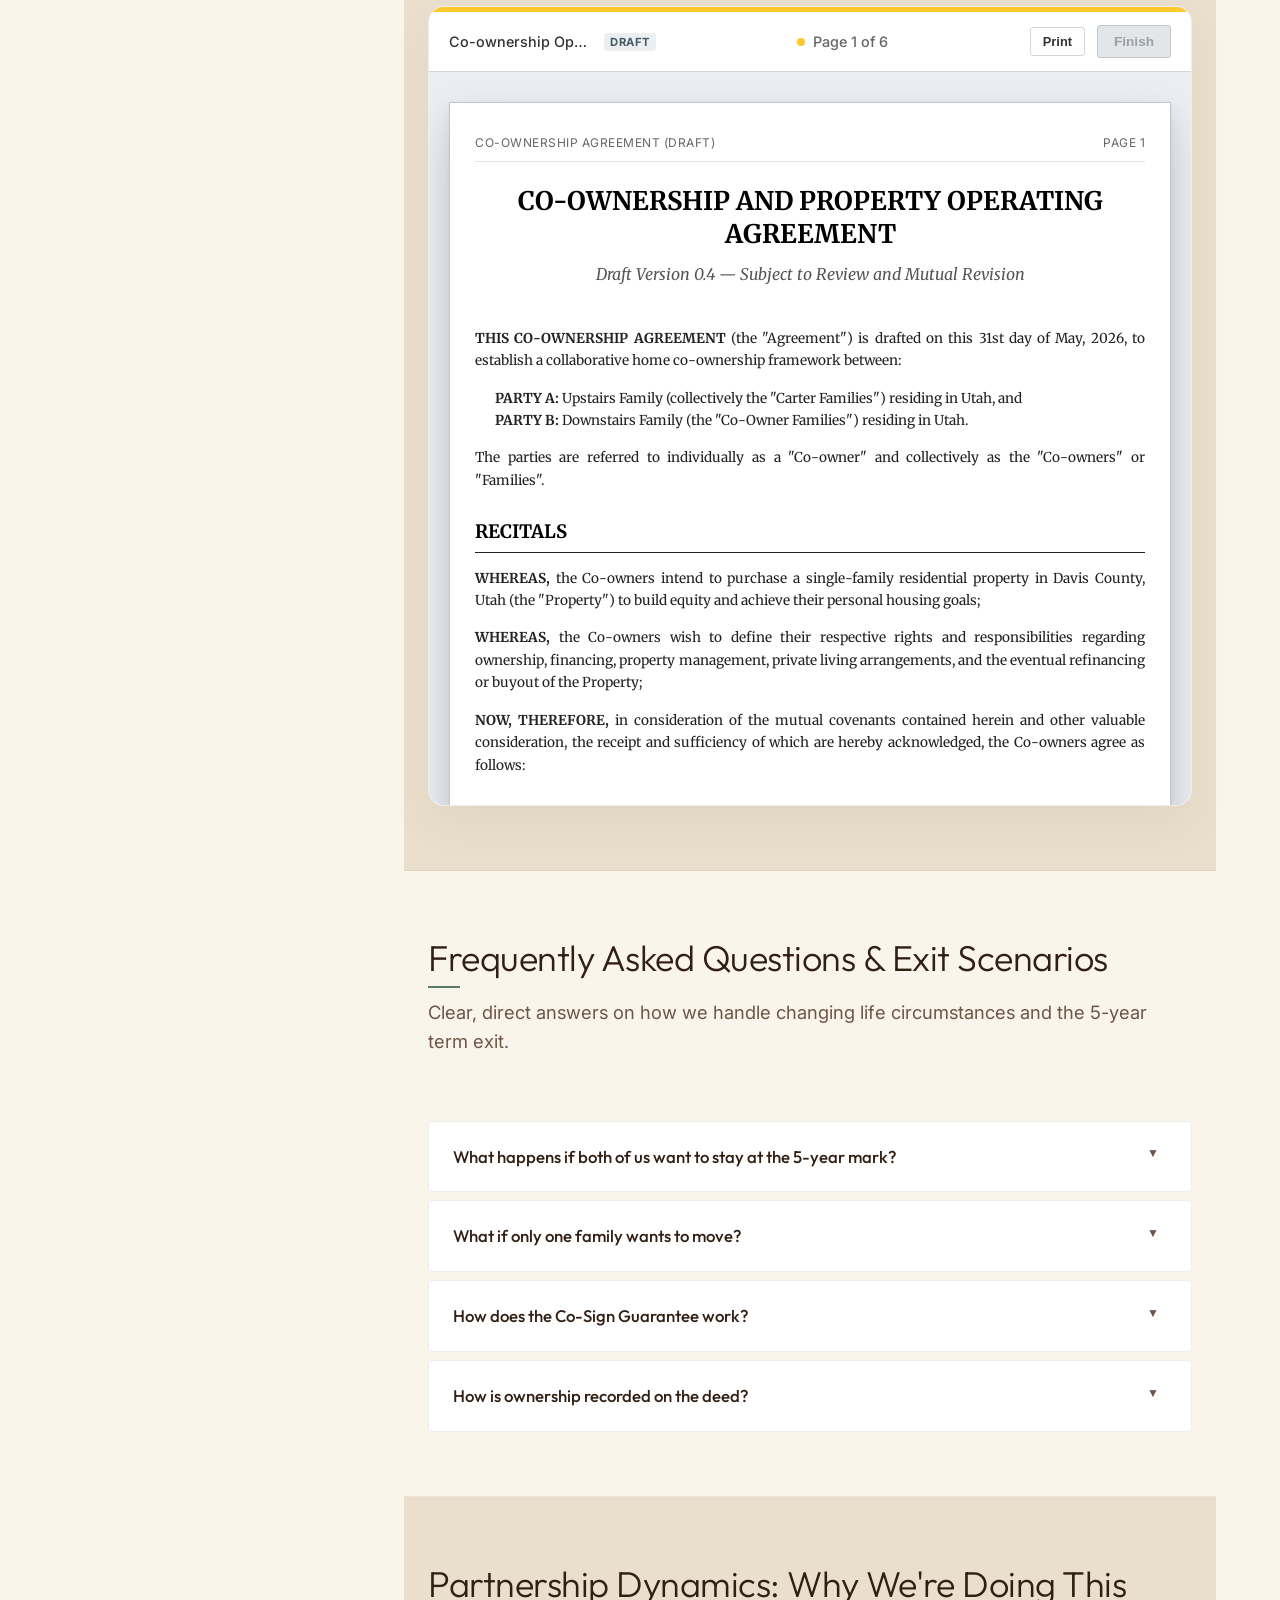
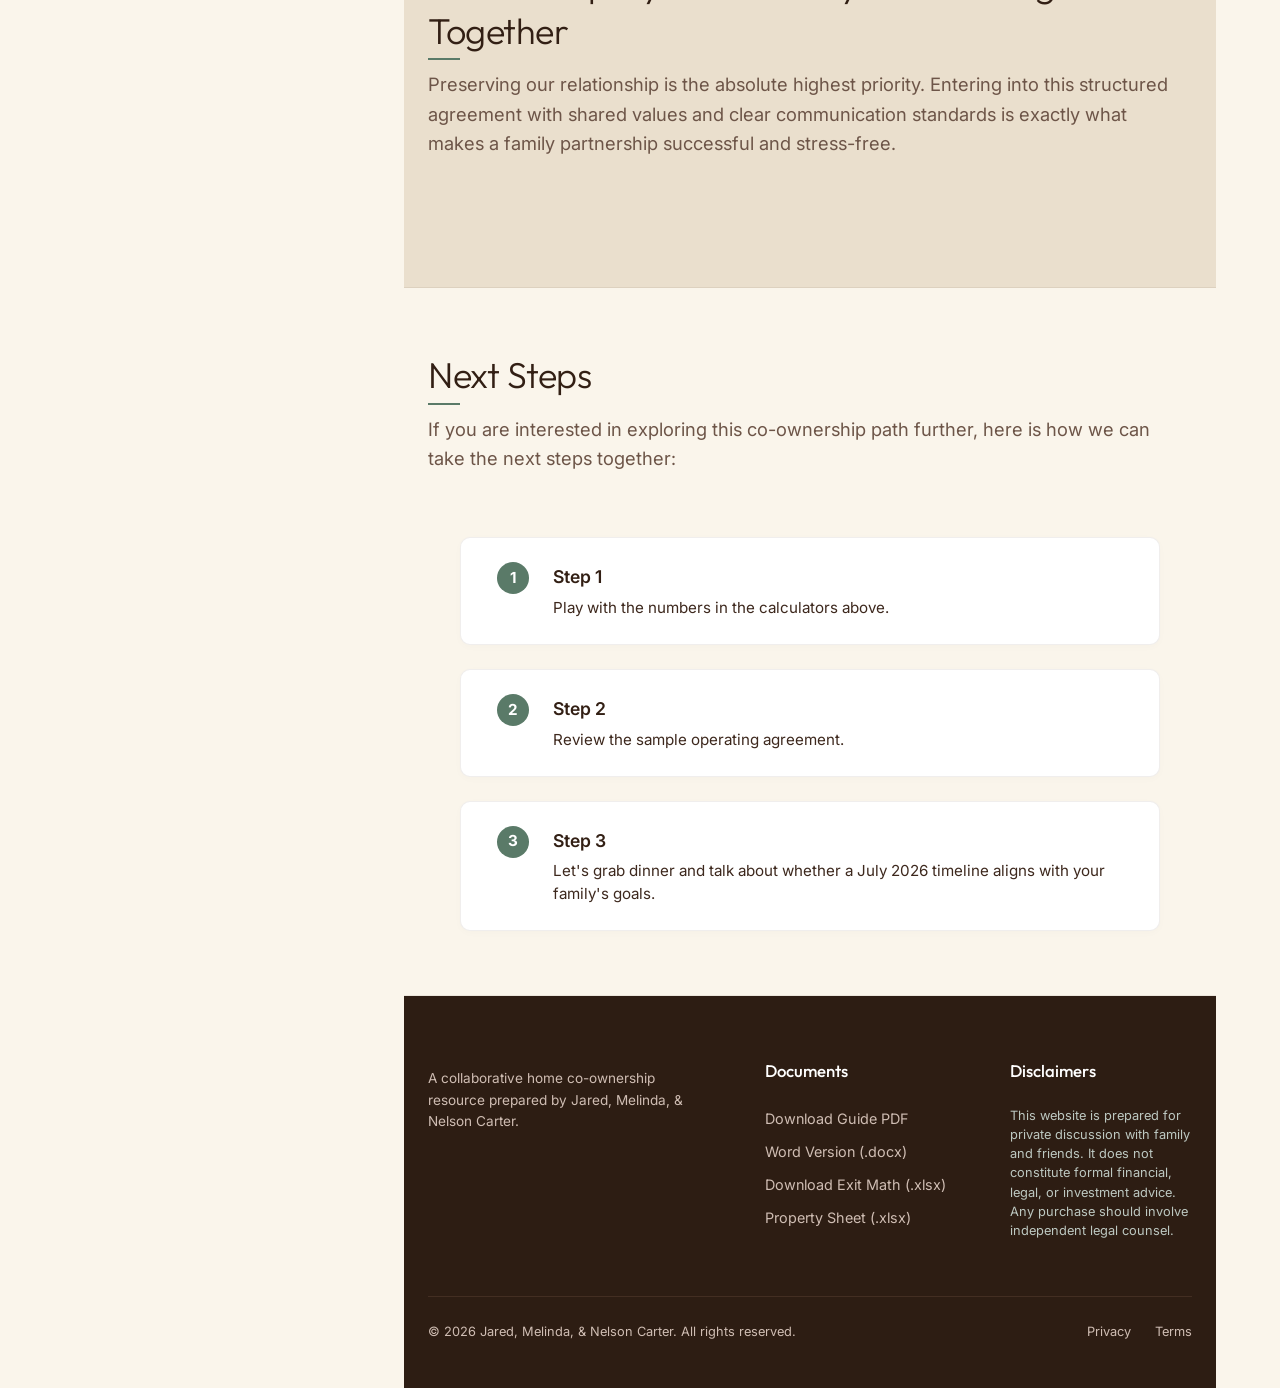
==== commit 8c7e2823: "Split Rent Equalization explanation into two paragraphs" ====
--- a/index.html
+++ b/index.html
@@ -353,7 +353,9 @@
                 <p>We choose our overall ownership split at the start (such as 50/50 or 60/40), which determines our share of the down payment and joint expenses. But since the upstairs is larger and more valuable than the downstairs suite, how do we make the living arrangement completely fair?</p>
             </div>
             
-            <p>To keep things fair, a local appraiser determines the market rental value of both the upstairs and downstairs spaces. This appraisal accounts not only for things like square footage and bedrooms, but also the convenience of having the front door, the ceiling heights, etc. Since one family will occupy a more valuable space than their ownership share allows, they pay a monthly '<strong>Rent Equalization</strong>' adjustment to the other family. This monthly offset guarantees that each family's net housing benefit (their living space value plus or minus cash adjustments) matches their exact ownership percentage.</p>
+            <p>To keep things fair, a local appraiser determines the market rental value of both the upstairs and downstairs spaces. This appraisal accounts not only for things like square footage and bedrooms, but also the convenience of having the front door, the ceiling heights, etc.</p>
+            
+            <p>Since one family will occupy a more valuable space than their ownership share allows, they pay a monthly '<strong>Rent Equalization</strong>' adjustment to the other family. This monthly offset guarantees that each family's net housing benefit (their living space value plus or minus cash adjustments) matches their exact ownership percentage.</p>
 
             <div class="calc-grid" style="margin-top: var(--space-lg);">
                 <!-- Calculator Inputs -->
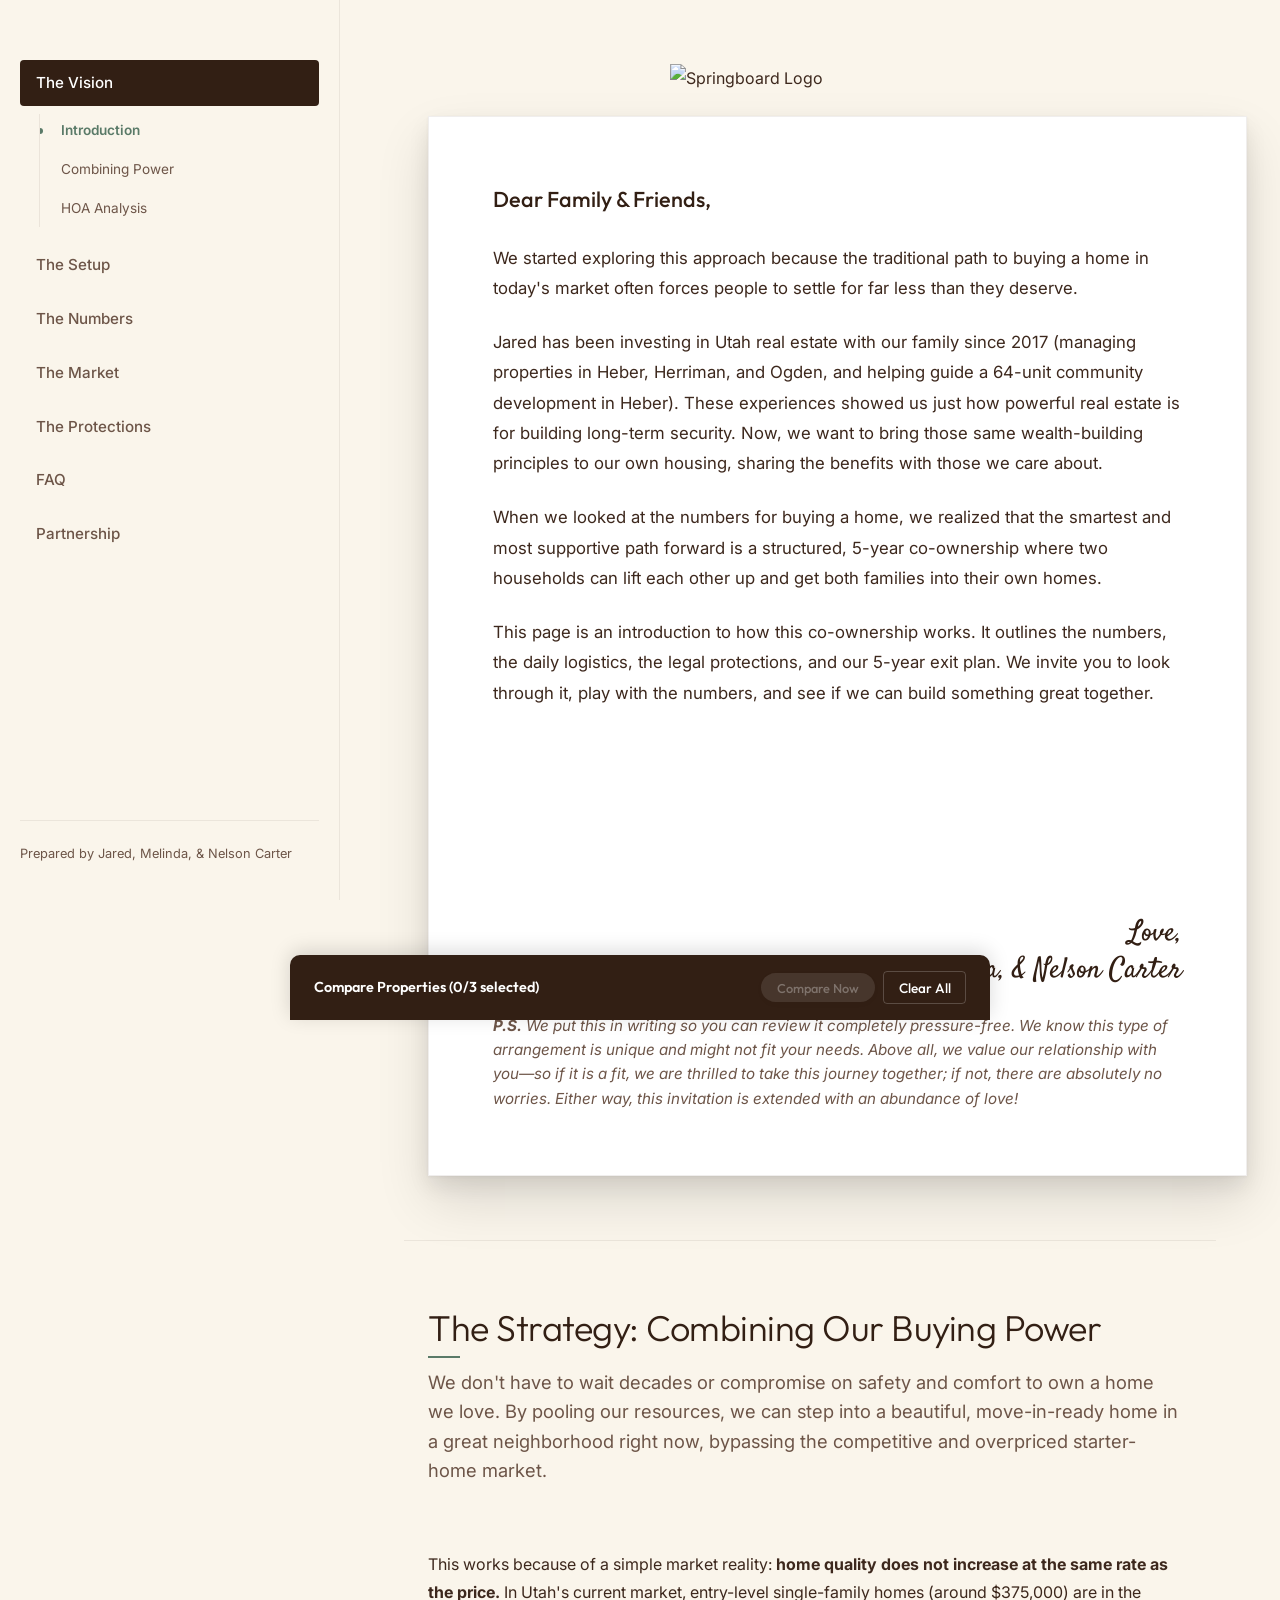
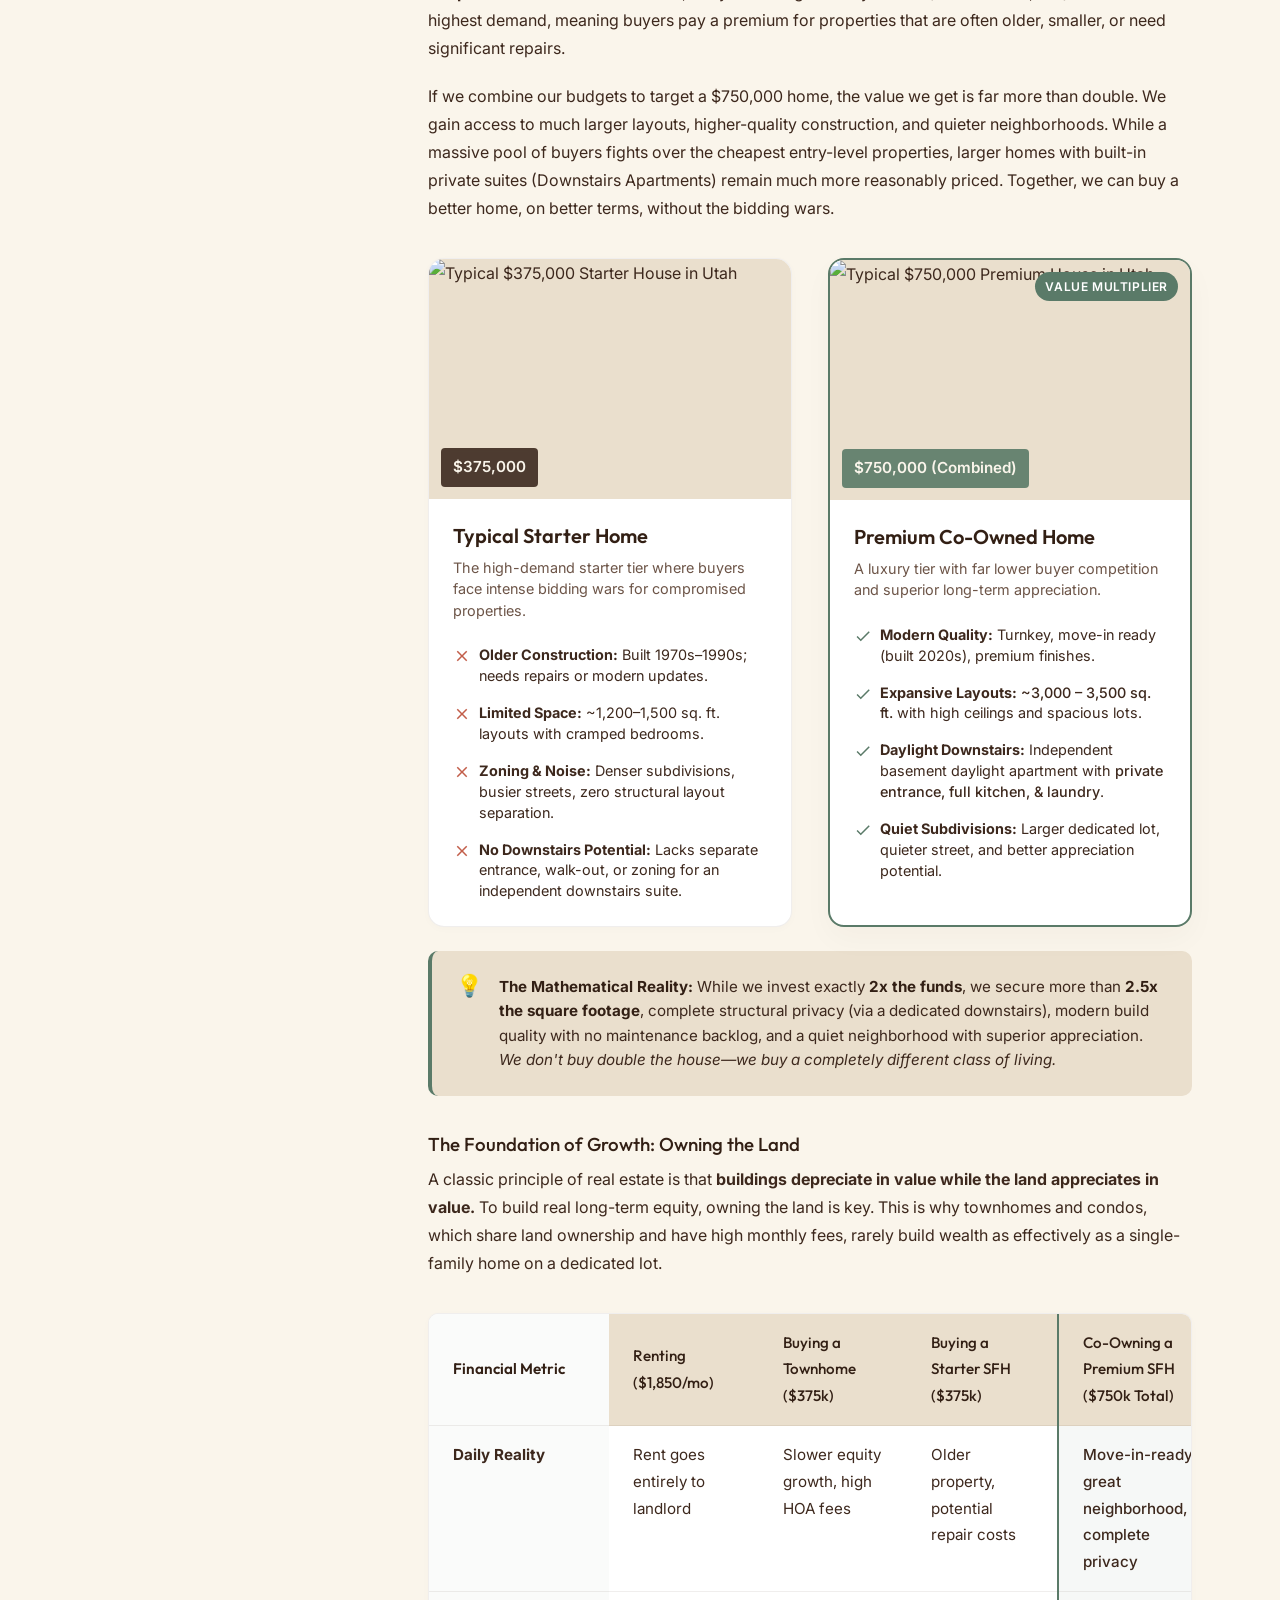
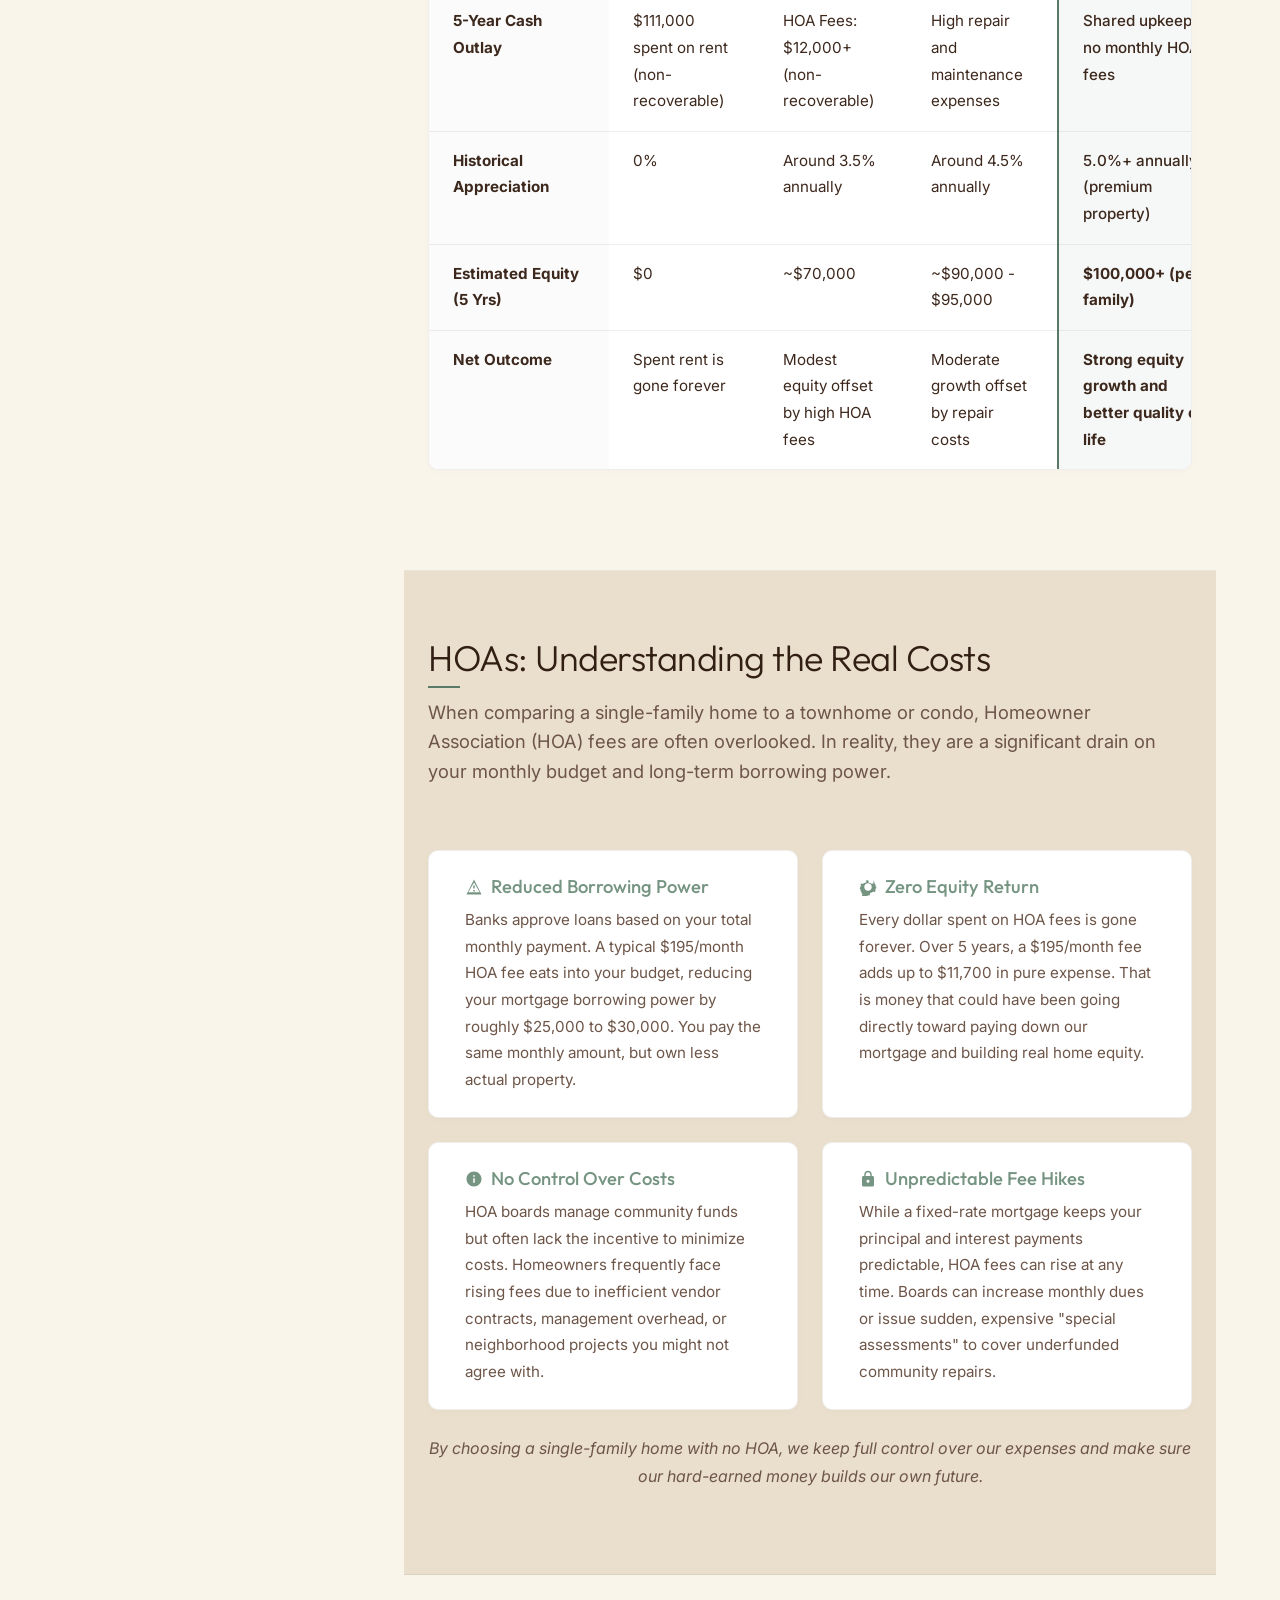
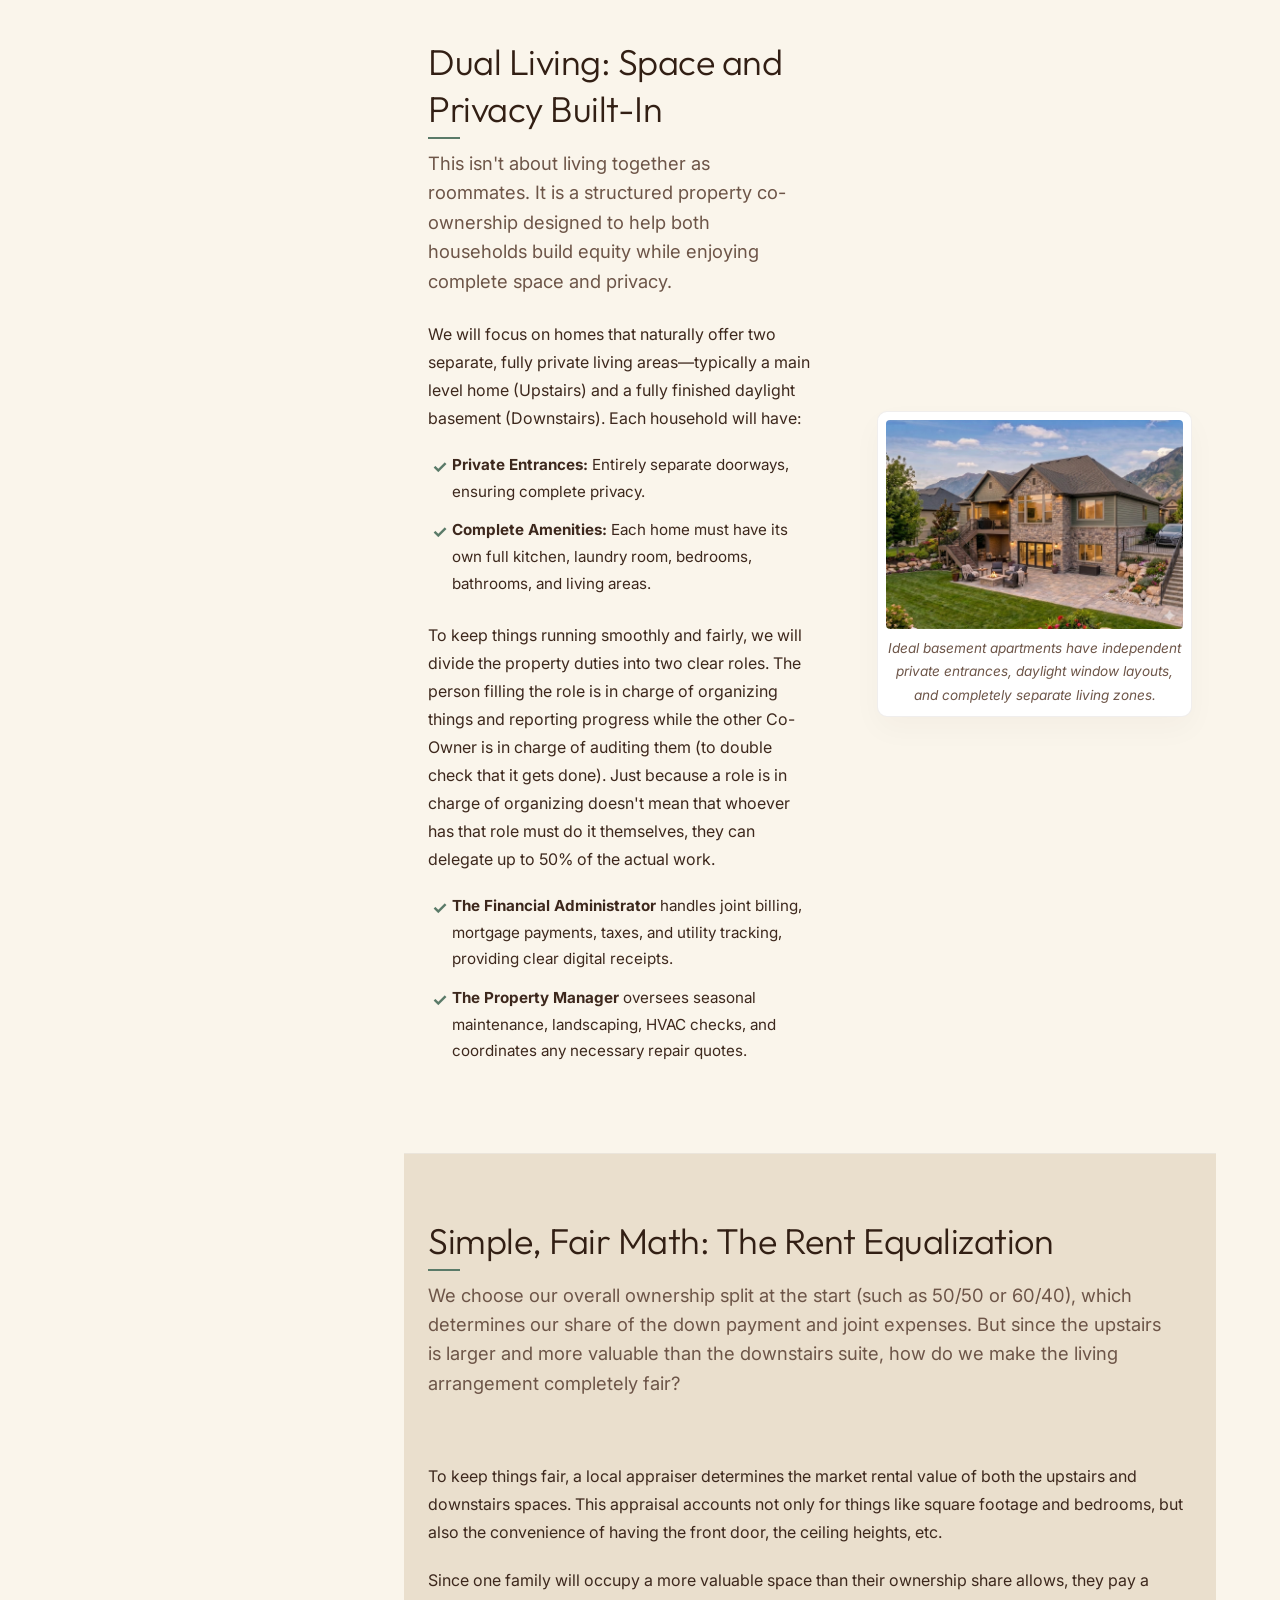
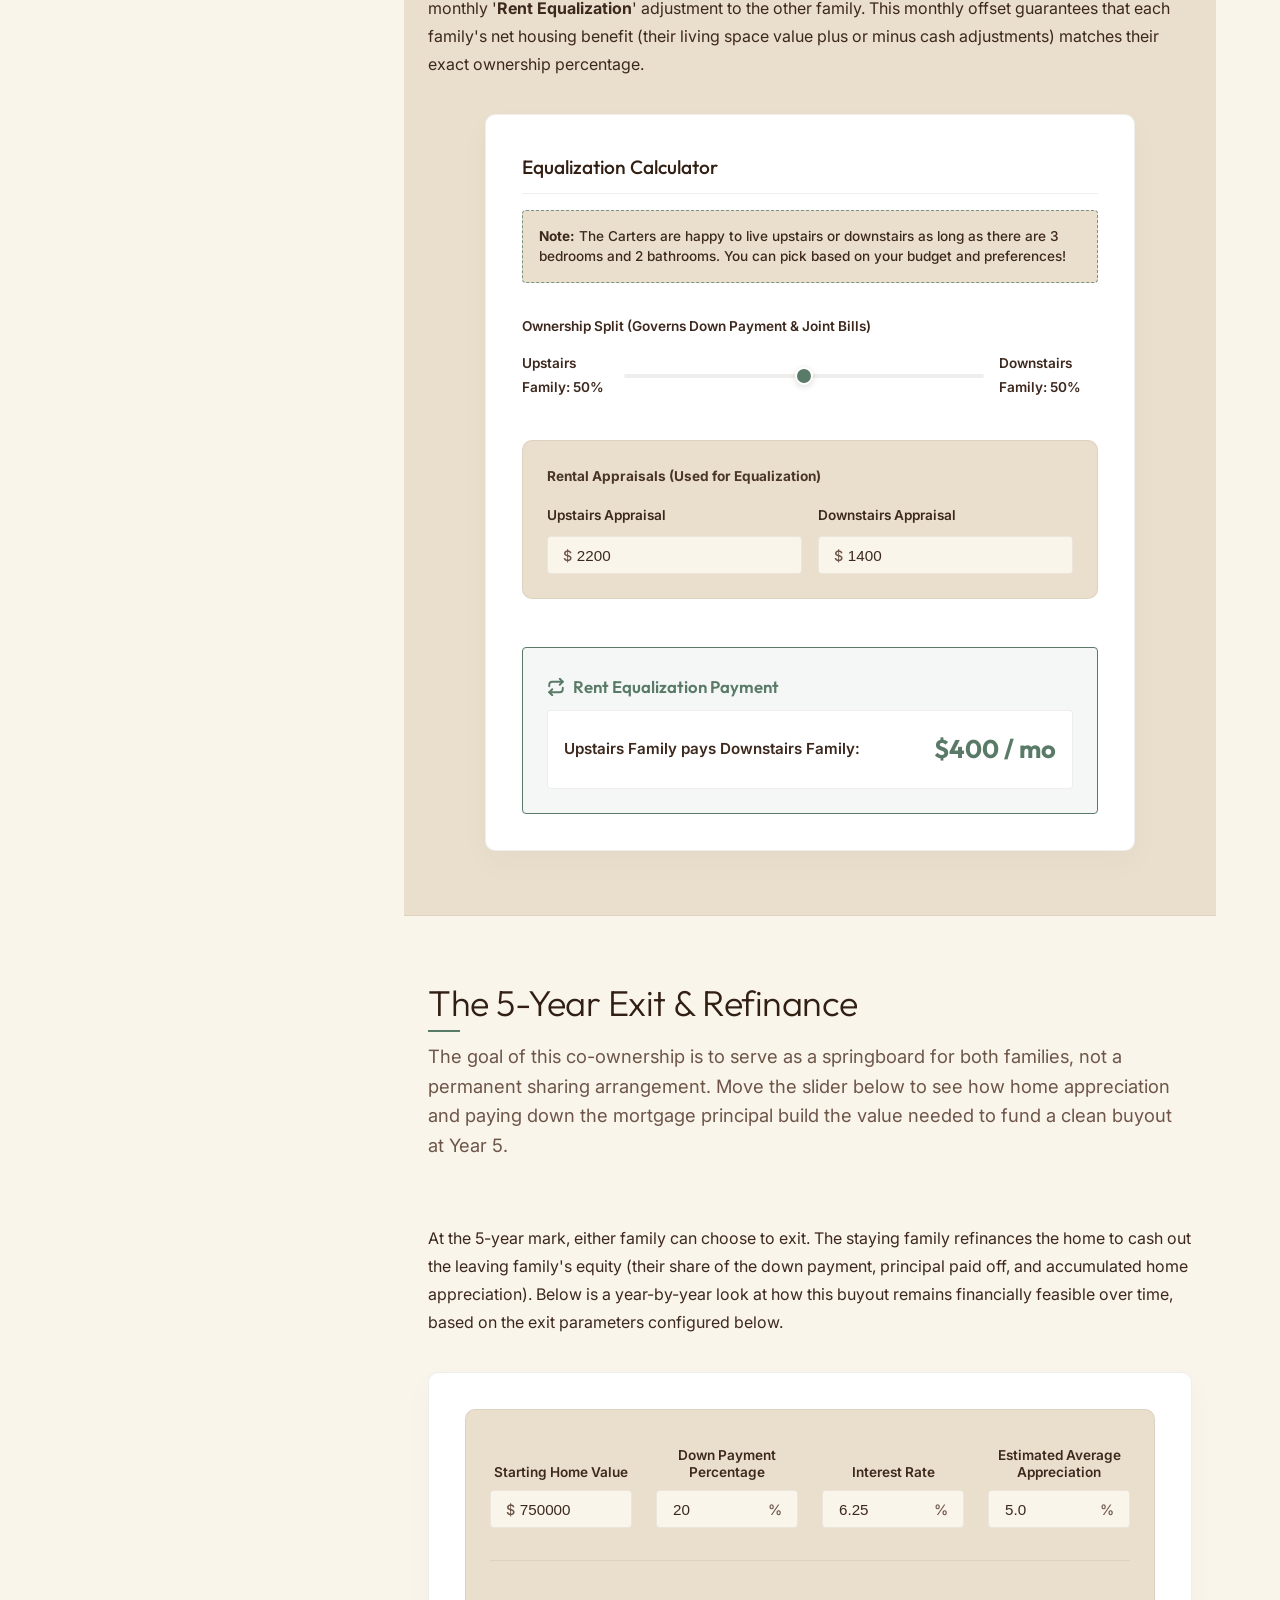
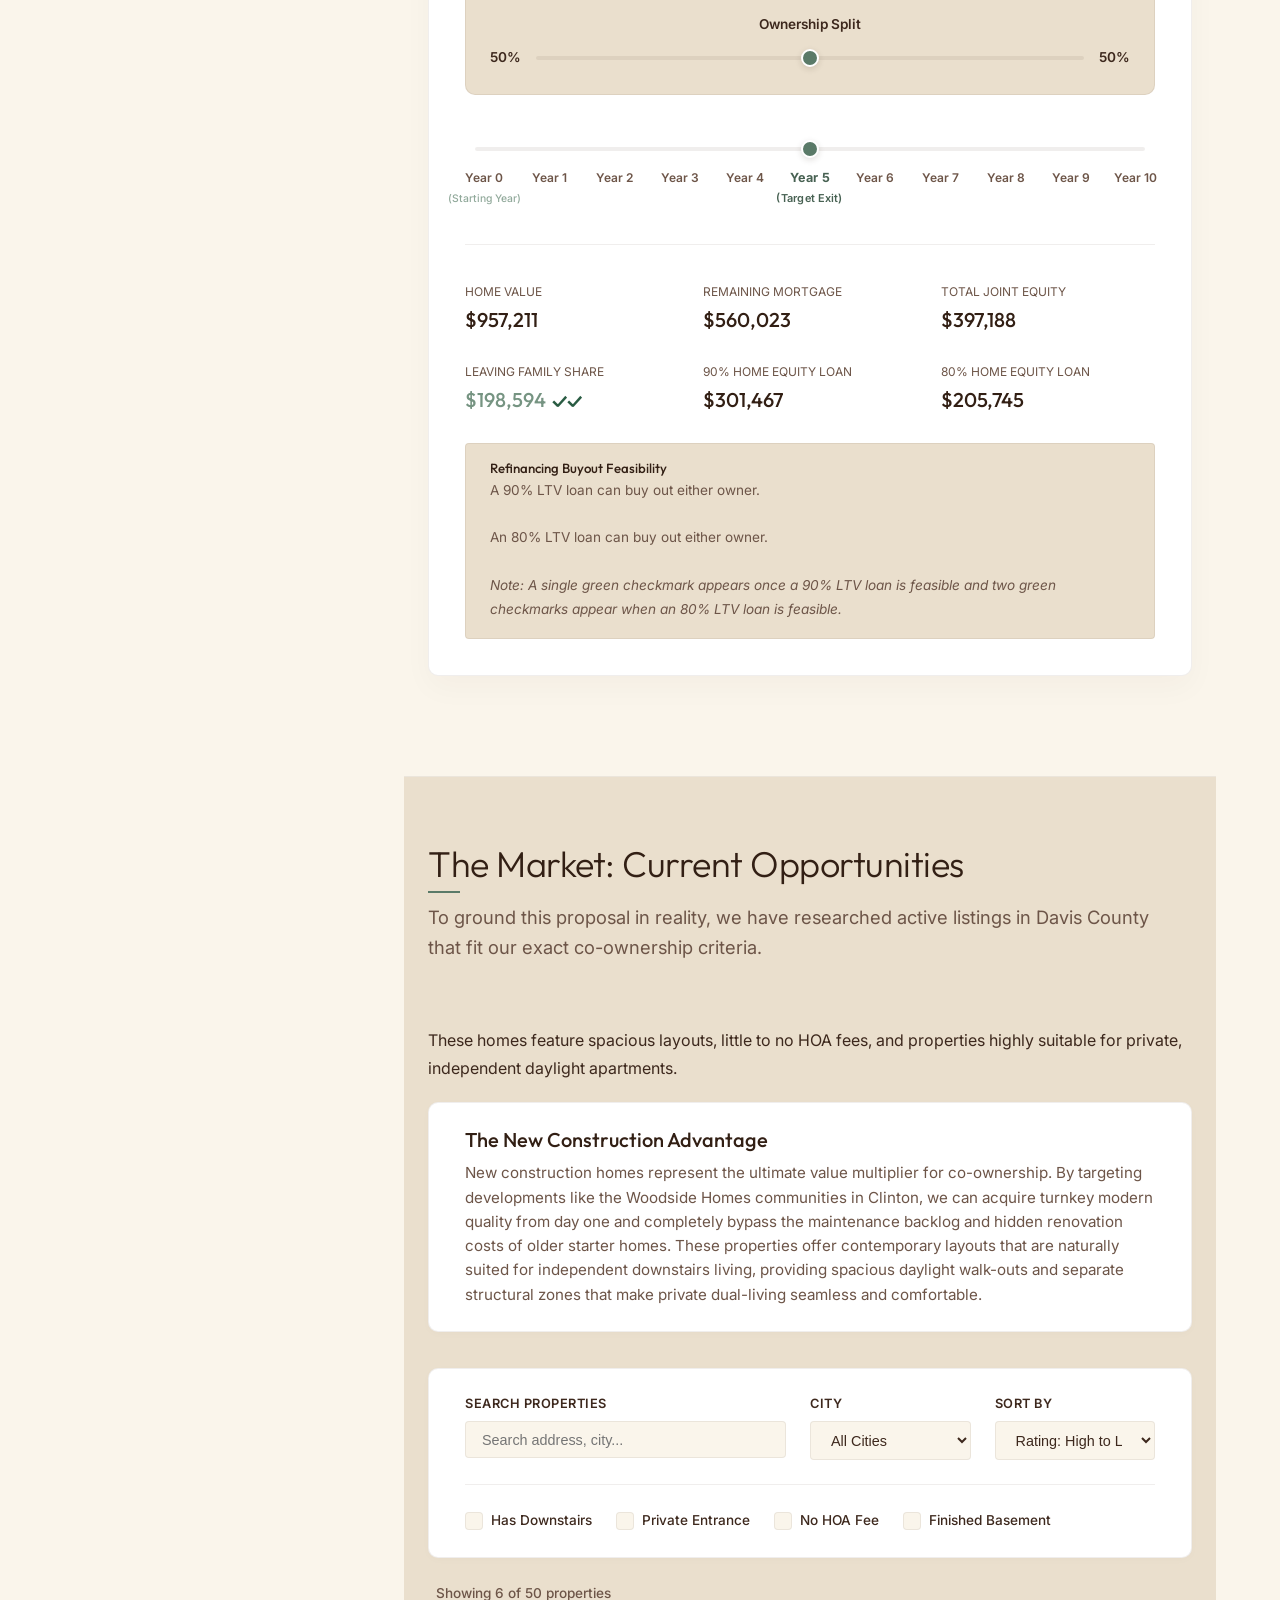
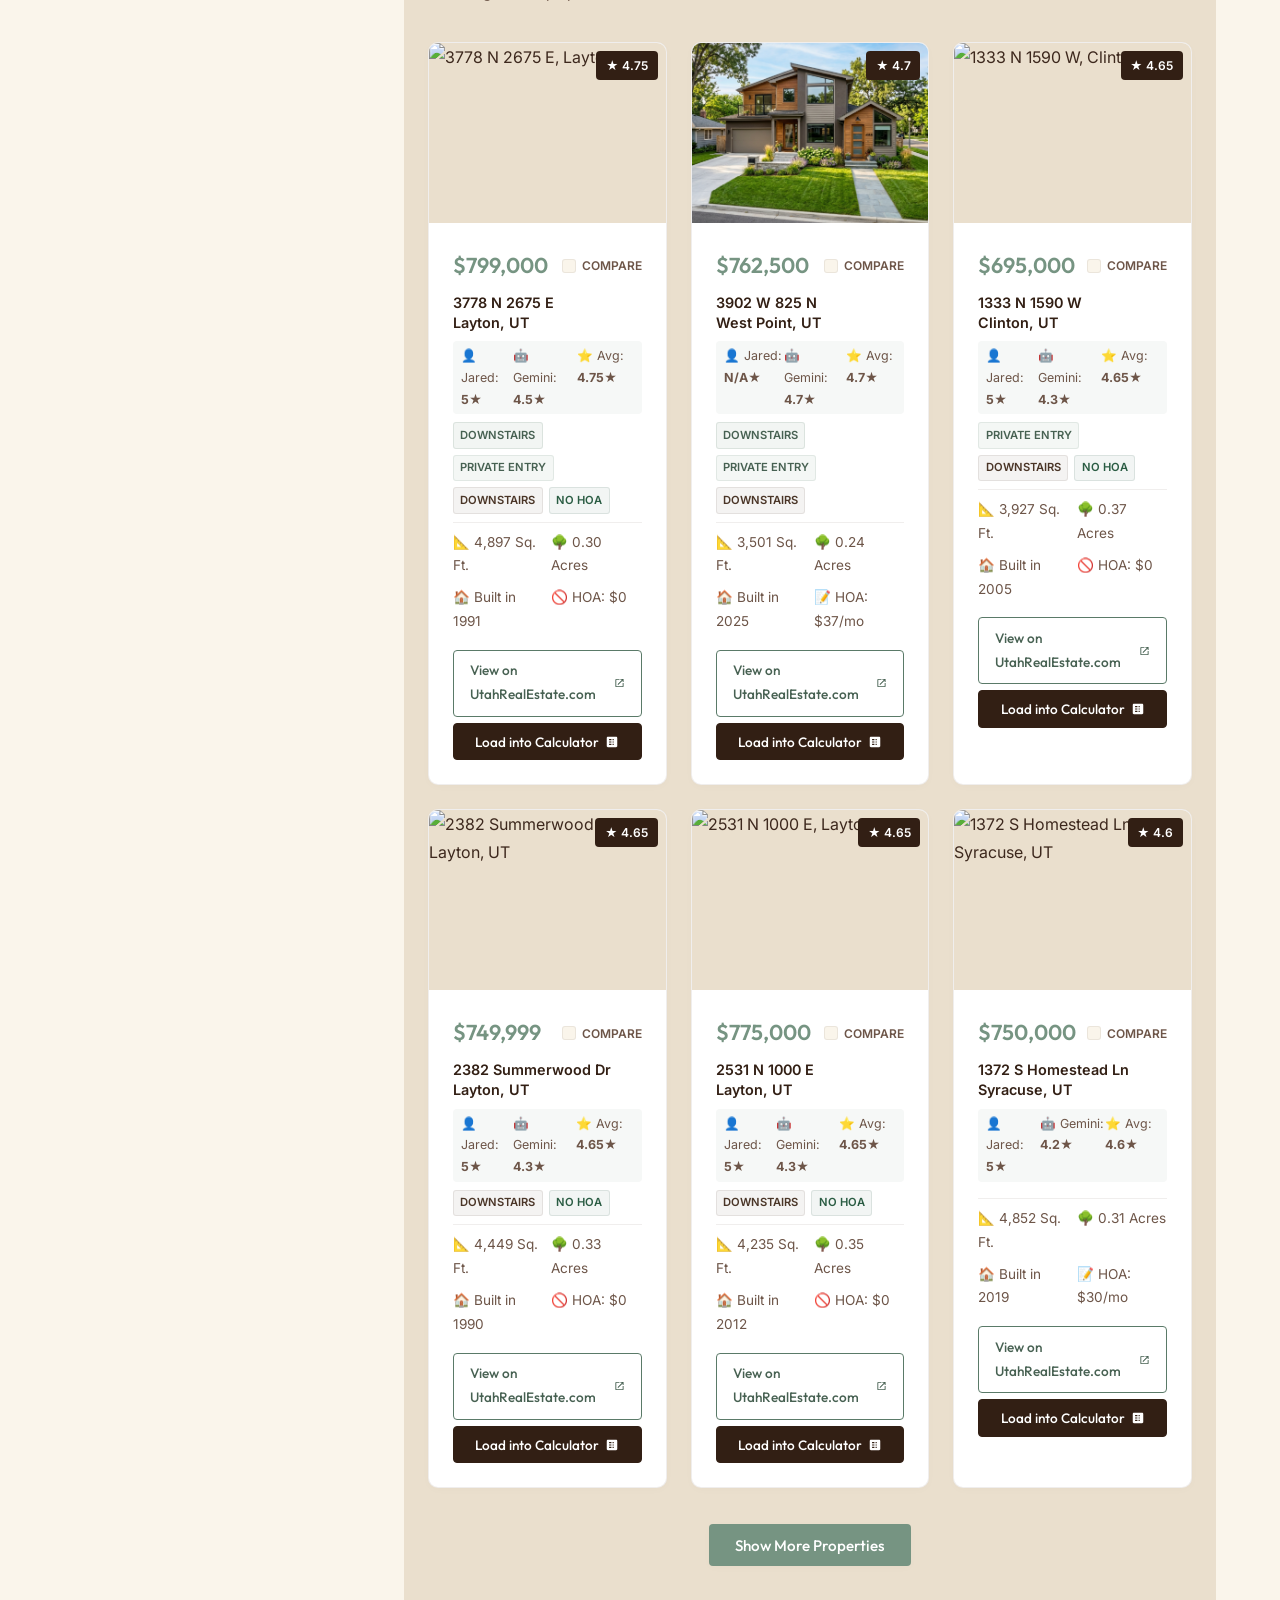
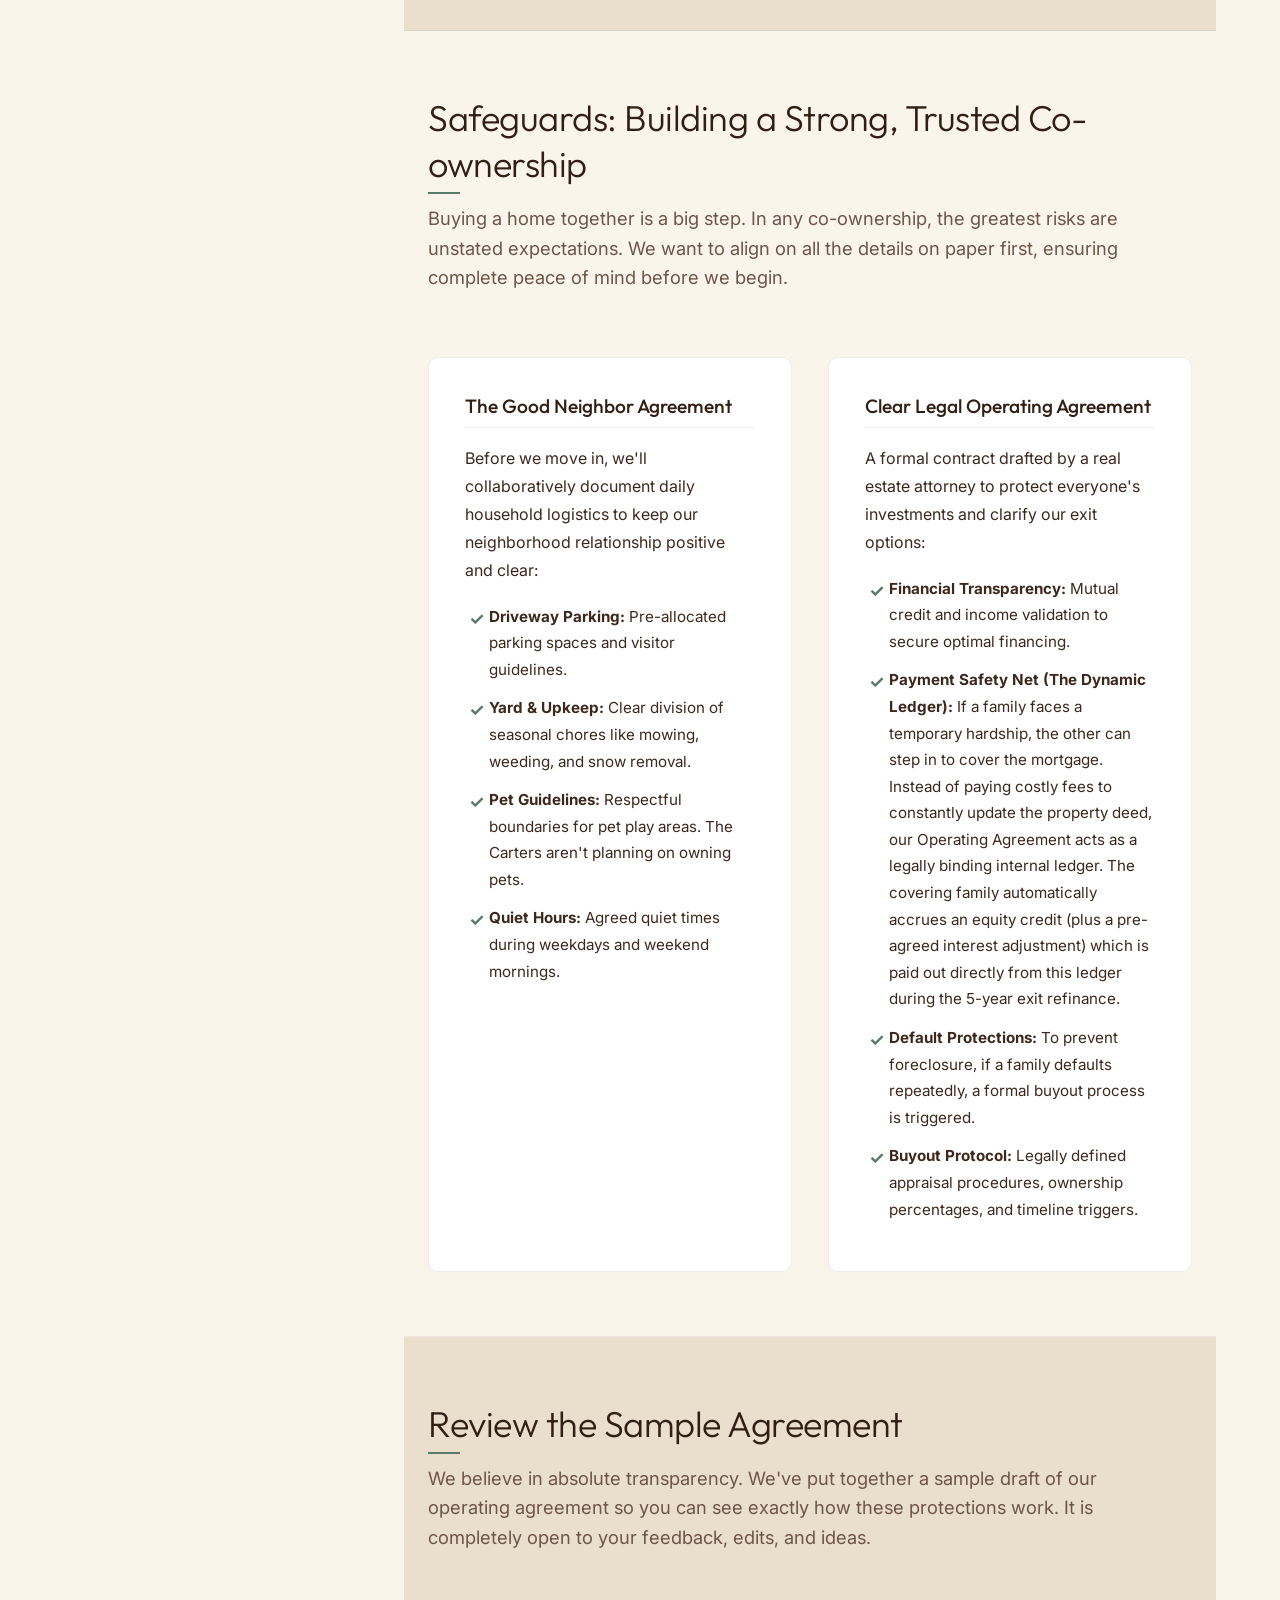
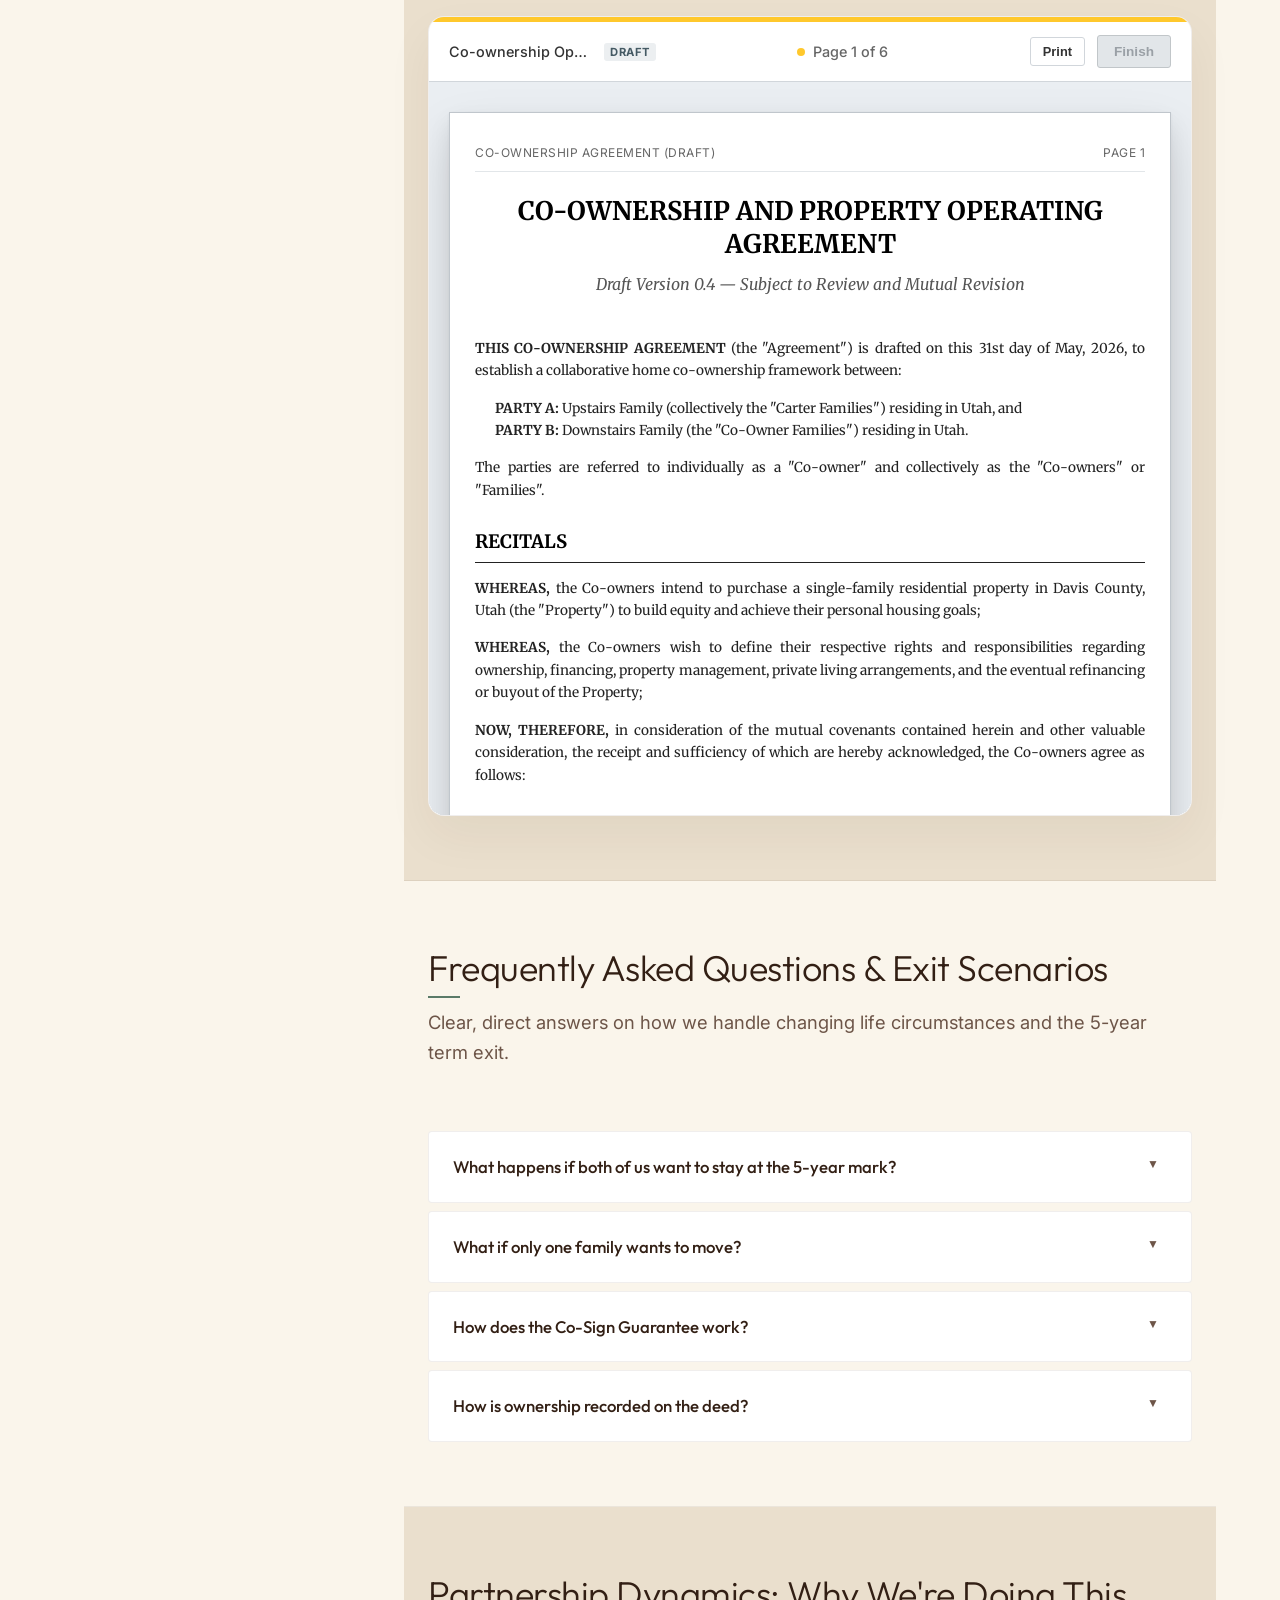
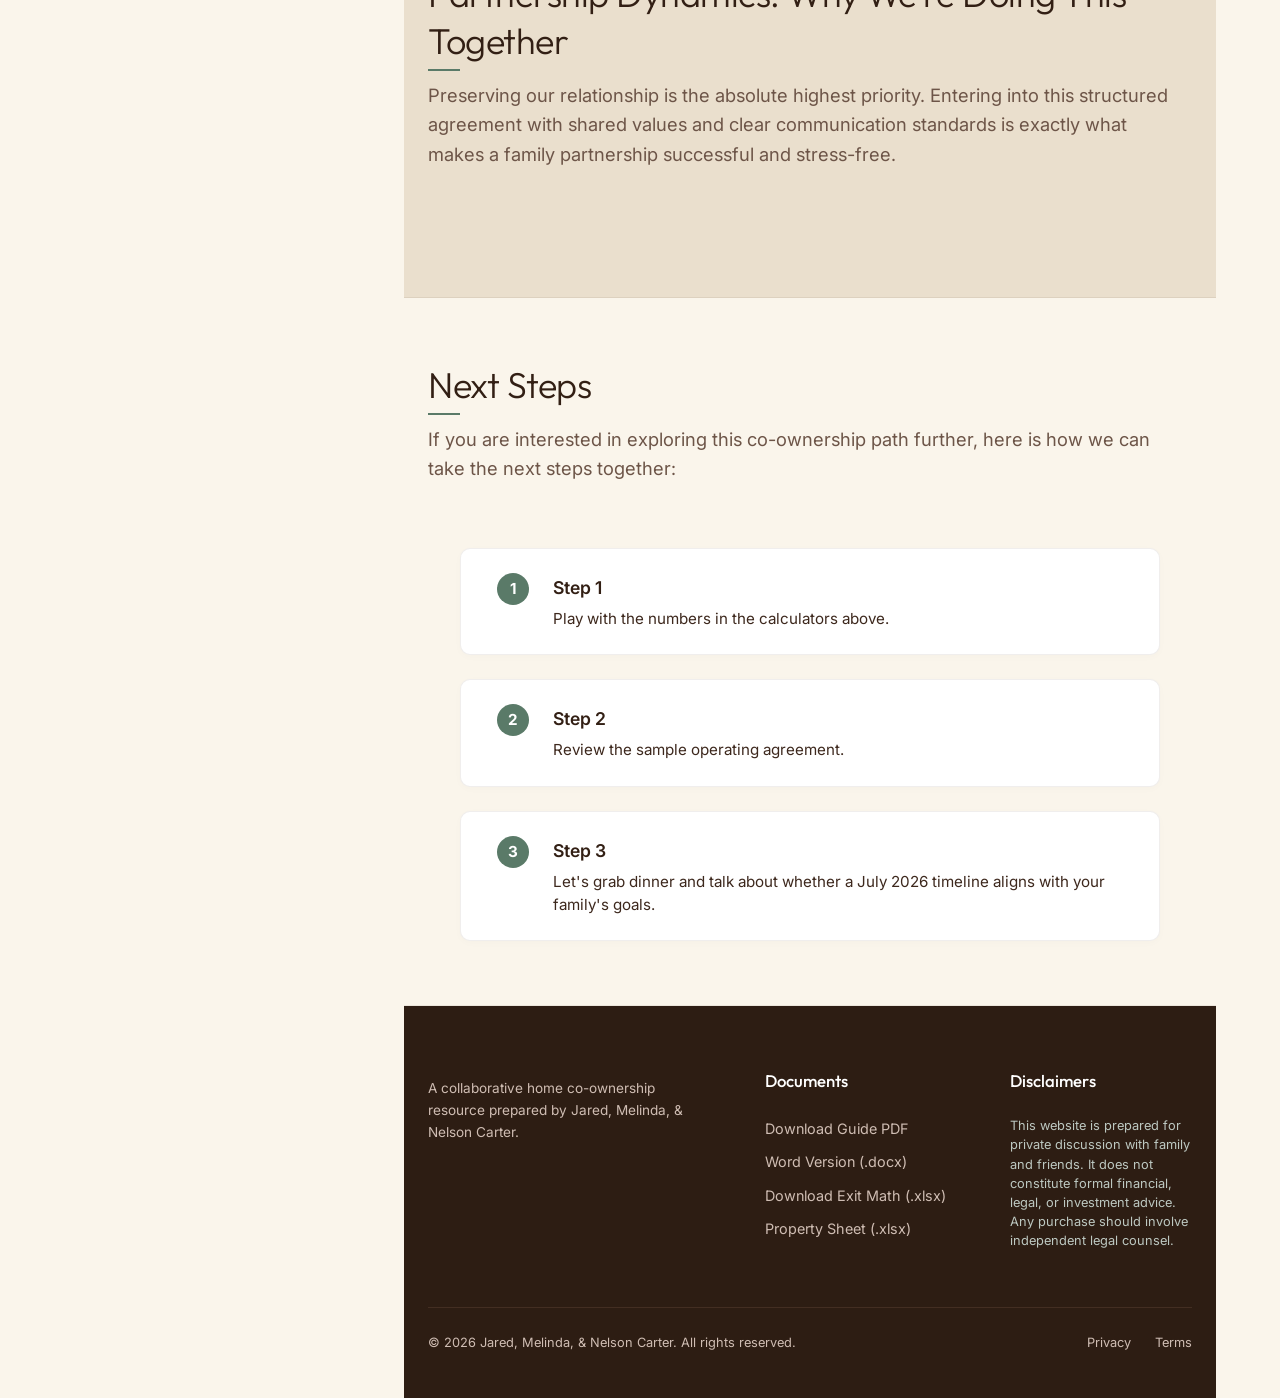
==== commit 85daa6cd: "Update Pet Guidelines description in index.html to mention boundaries and Carters' pet status" ====
--- a/index.html
+++ b/index.html
@@ -659,7 +659,7 @@
                     <ul class="checklist-ul">
                         <li><strong>Driveway Parking:</strong> Pre-allocated parking spaces and visitor guidelines.</li>
                         <li><strong>Yard & Upkeep:</strong> Clear division of seasonal chores like mowing, weeding, and snow removal.</li>
-                        <li><strong>Pet Guidelines:</strong> Respectful boundaries for pet play areas and immediate waste clean-up.</li>
+                        <li><strong>Pet Guidelines:</strong> Respectful boundaries for pet play areas.  The Carters aren't planning on owning pets.</li>
                         <li><strong>Quiet Hours:</strong> Agreed quiet times during weekdays and weekend mornings.</li>
                     </ul>
                 </div>
--- a/css/styles.css
+++ b/css/styles.css
@@ -1313,7 +1313,8 @@
     align-items: flex-end;
     justify-content: center;
     text-align: center;
-    min-height: 38px;
+    min-height: 48px;
+    line-height: 1.3;
     margin-bottom: 0;
     width: 100%;
 }
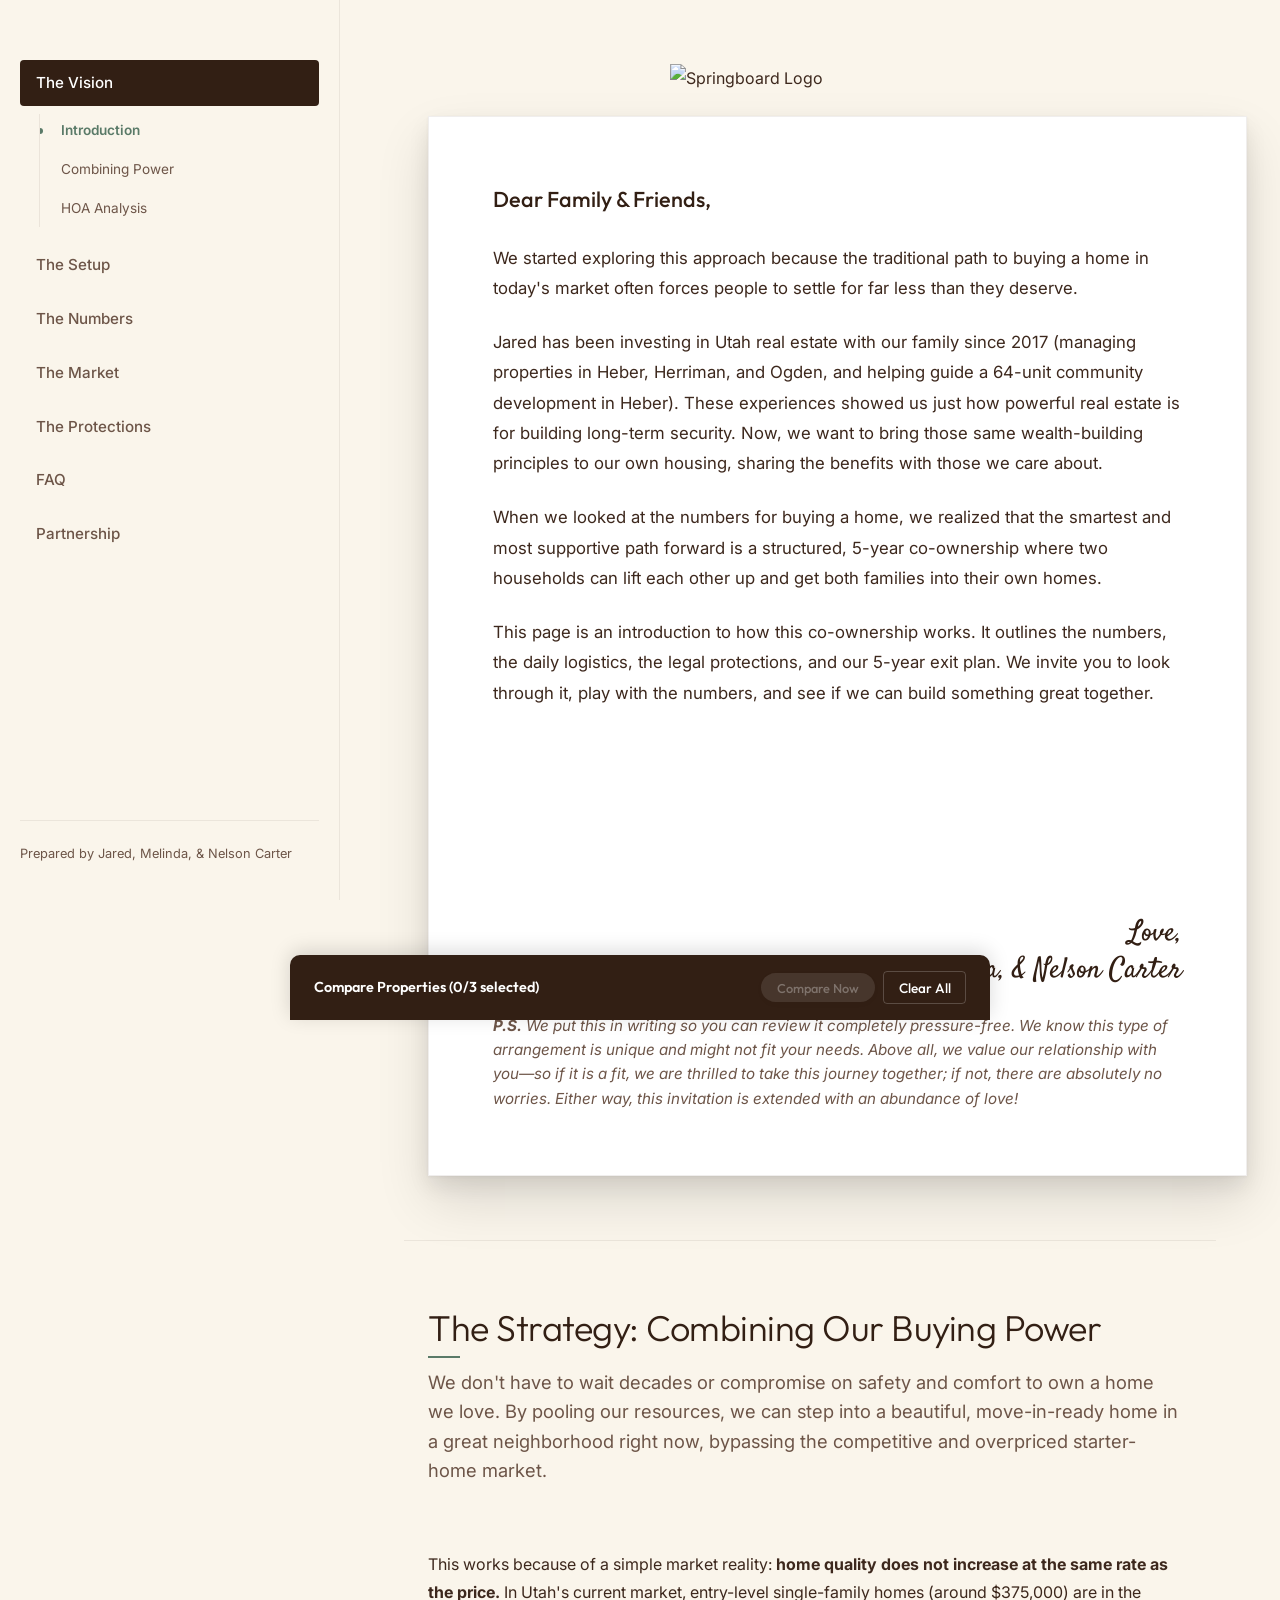
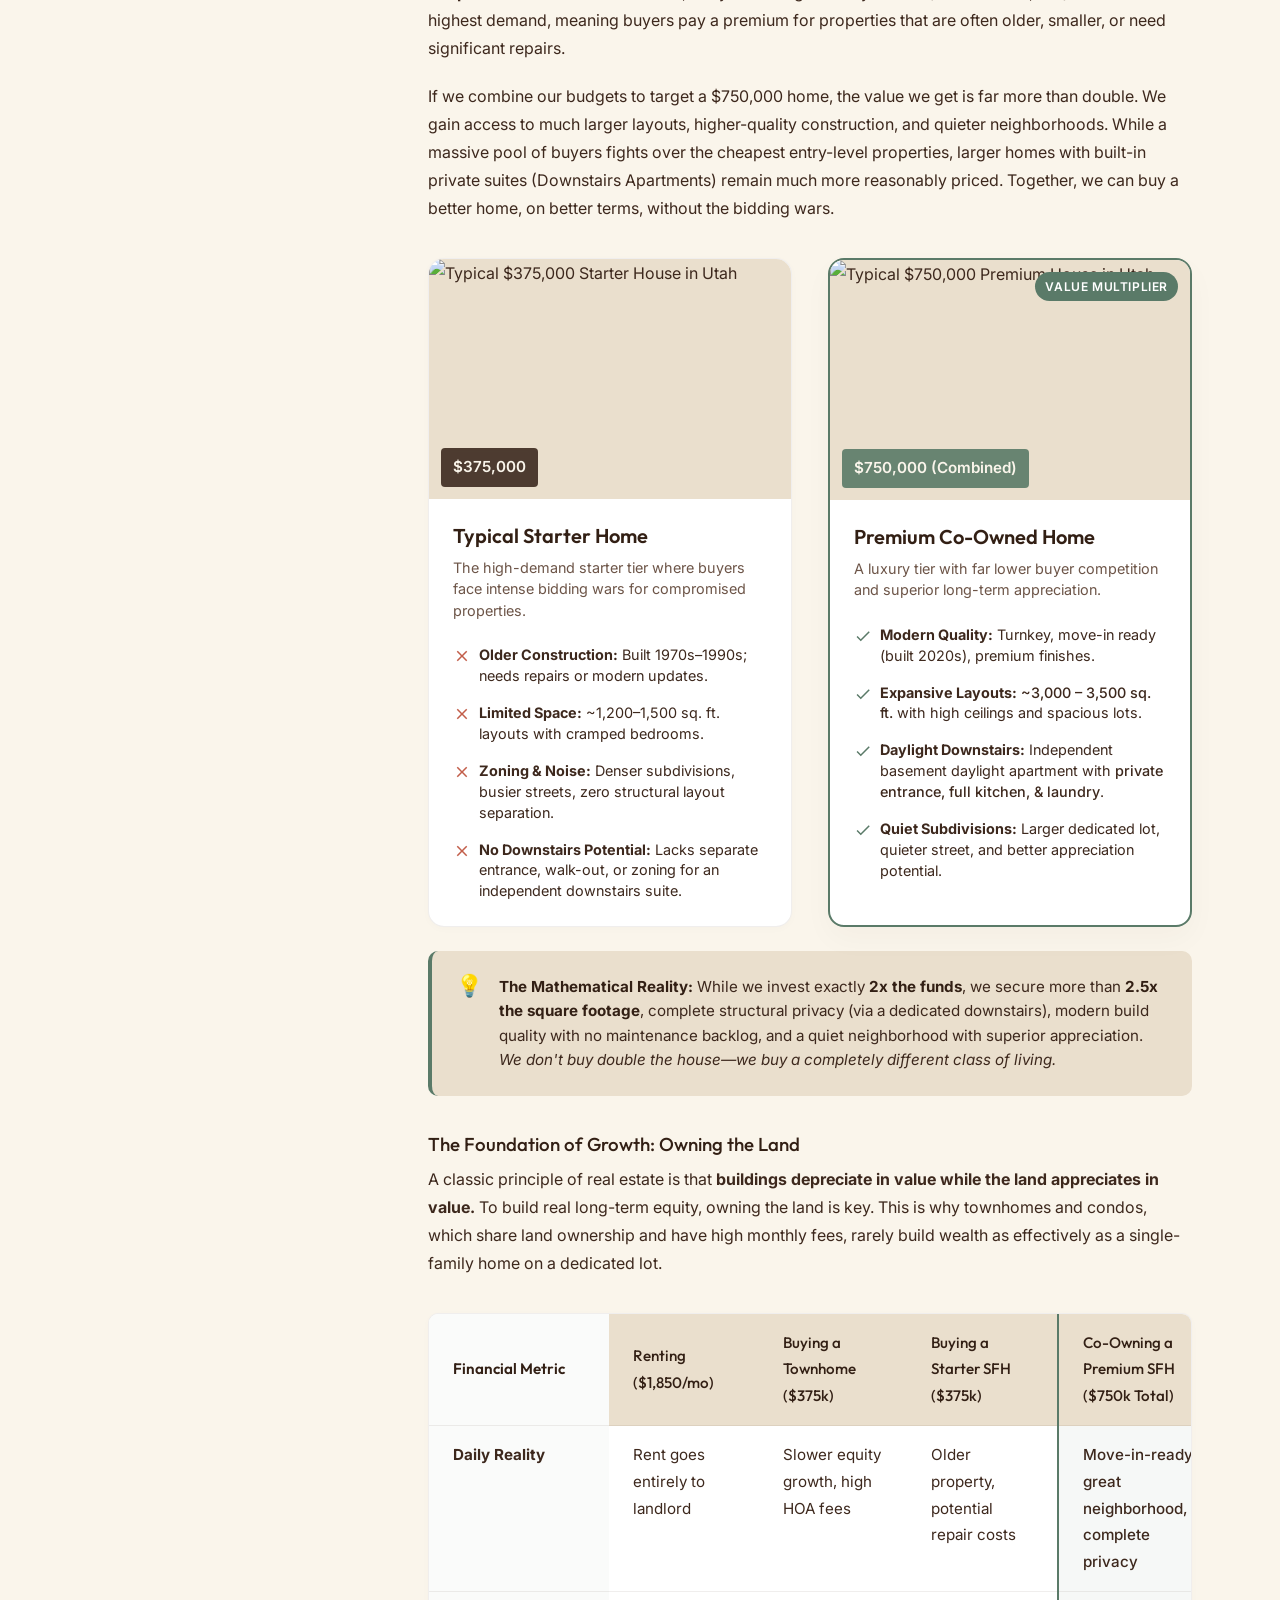
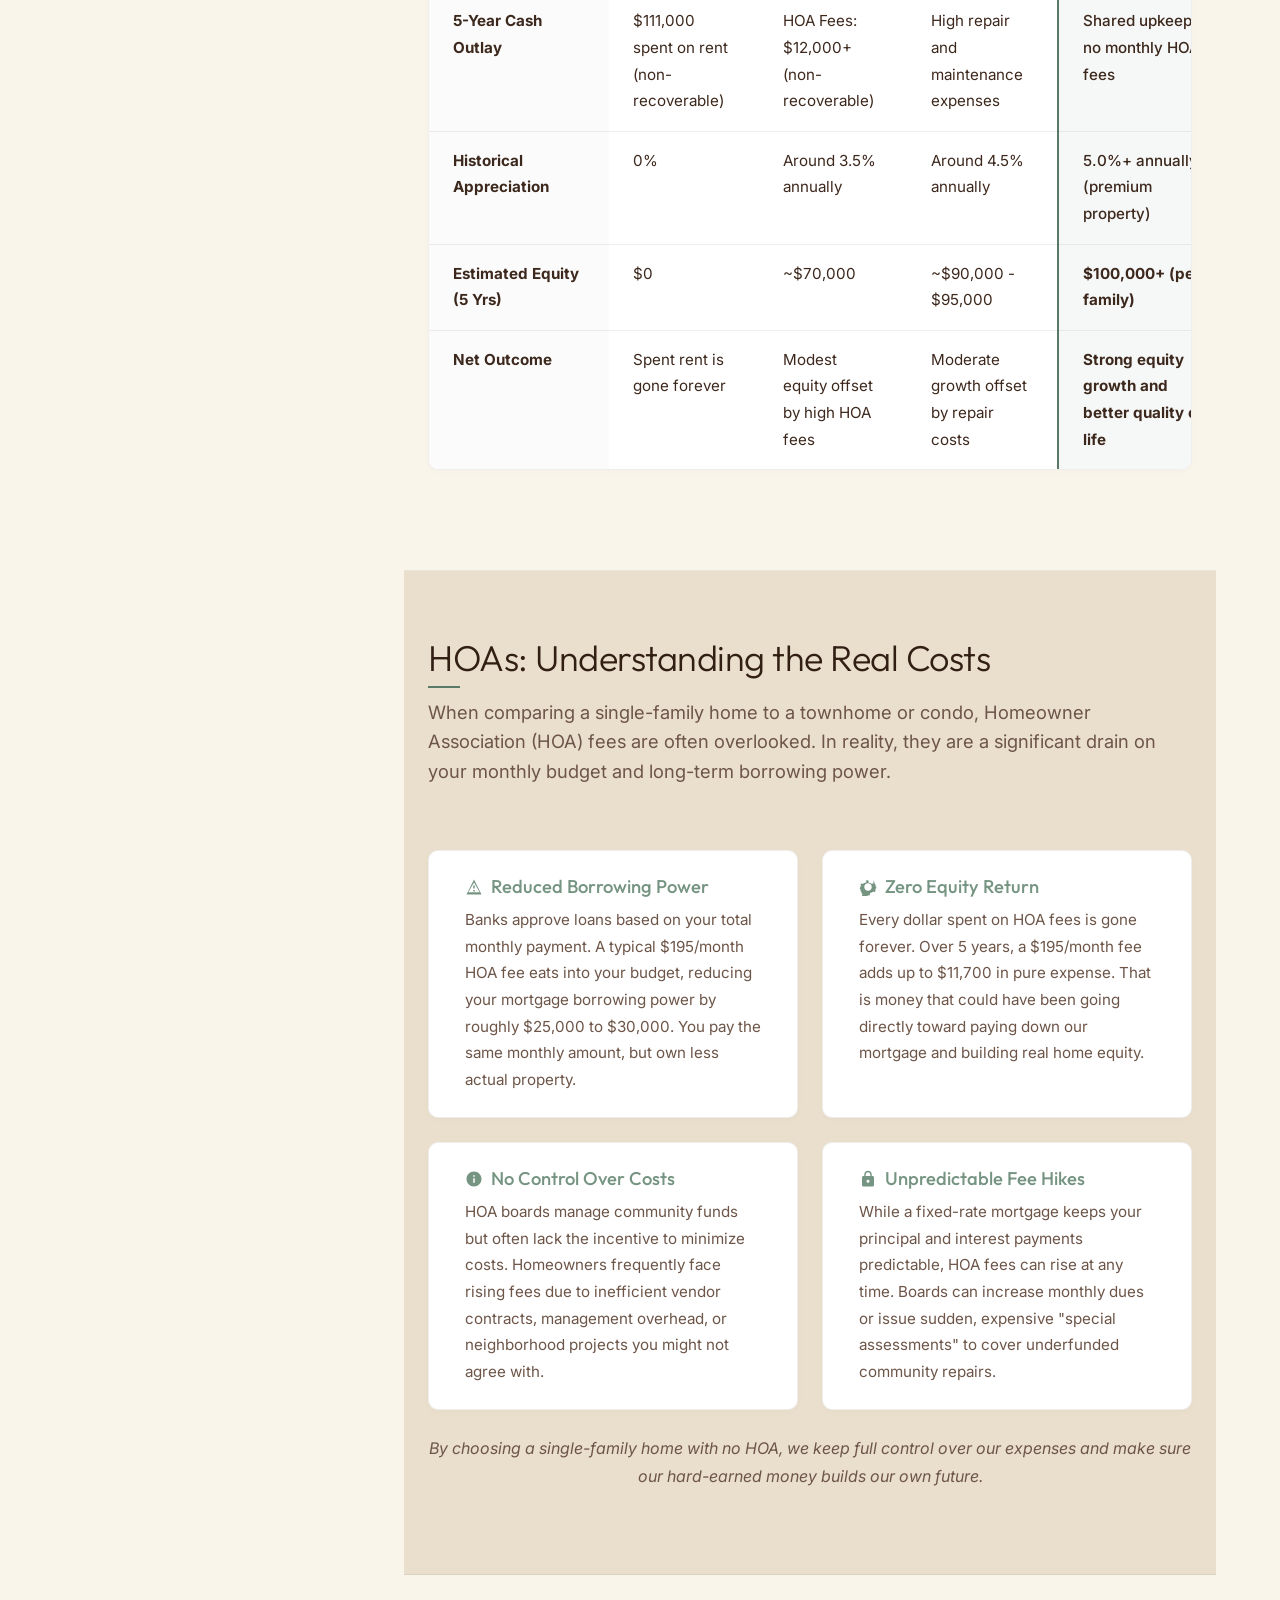
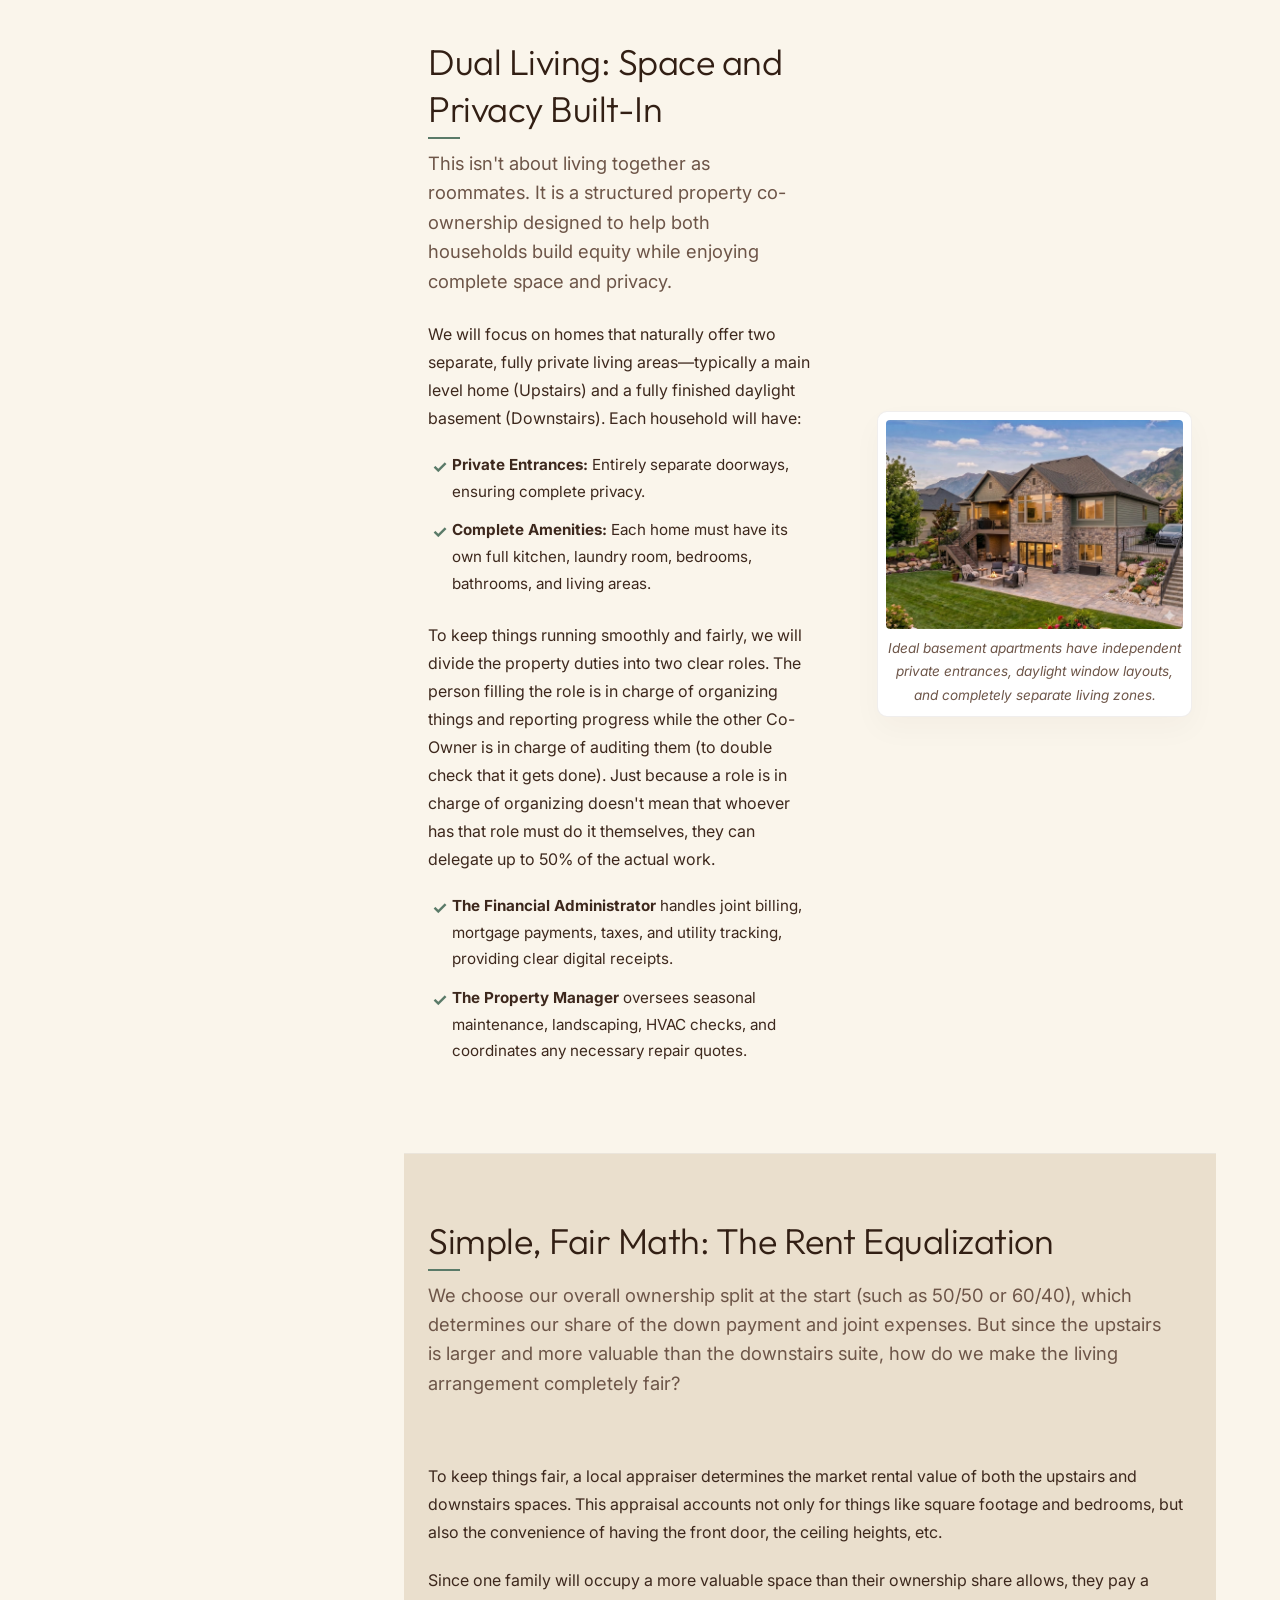
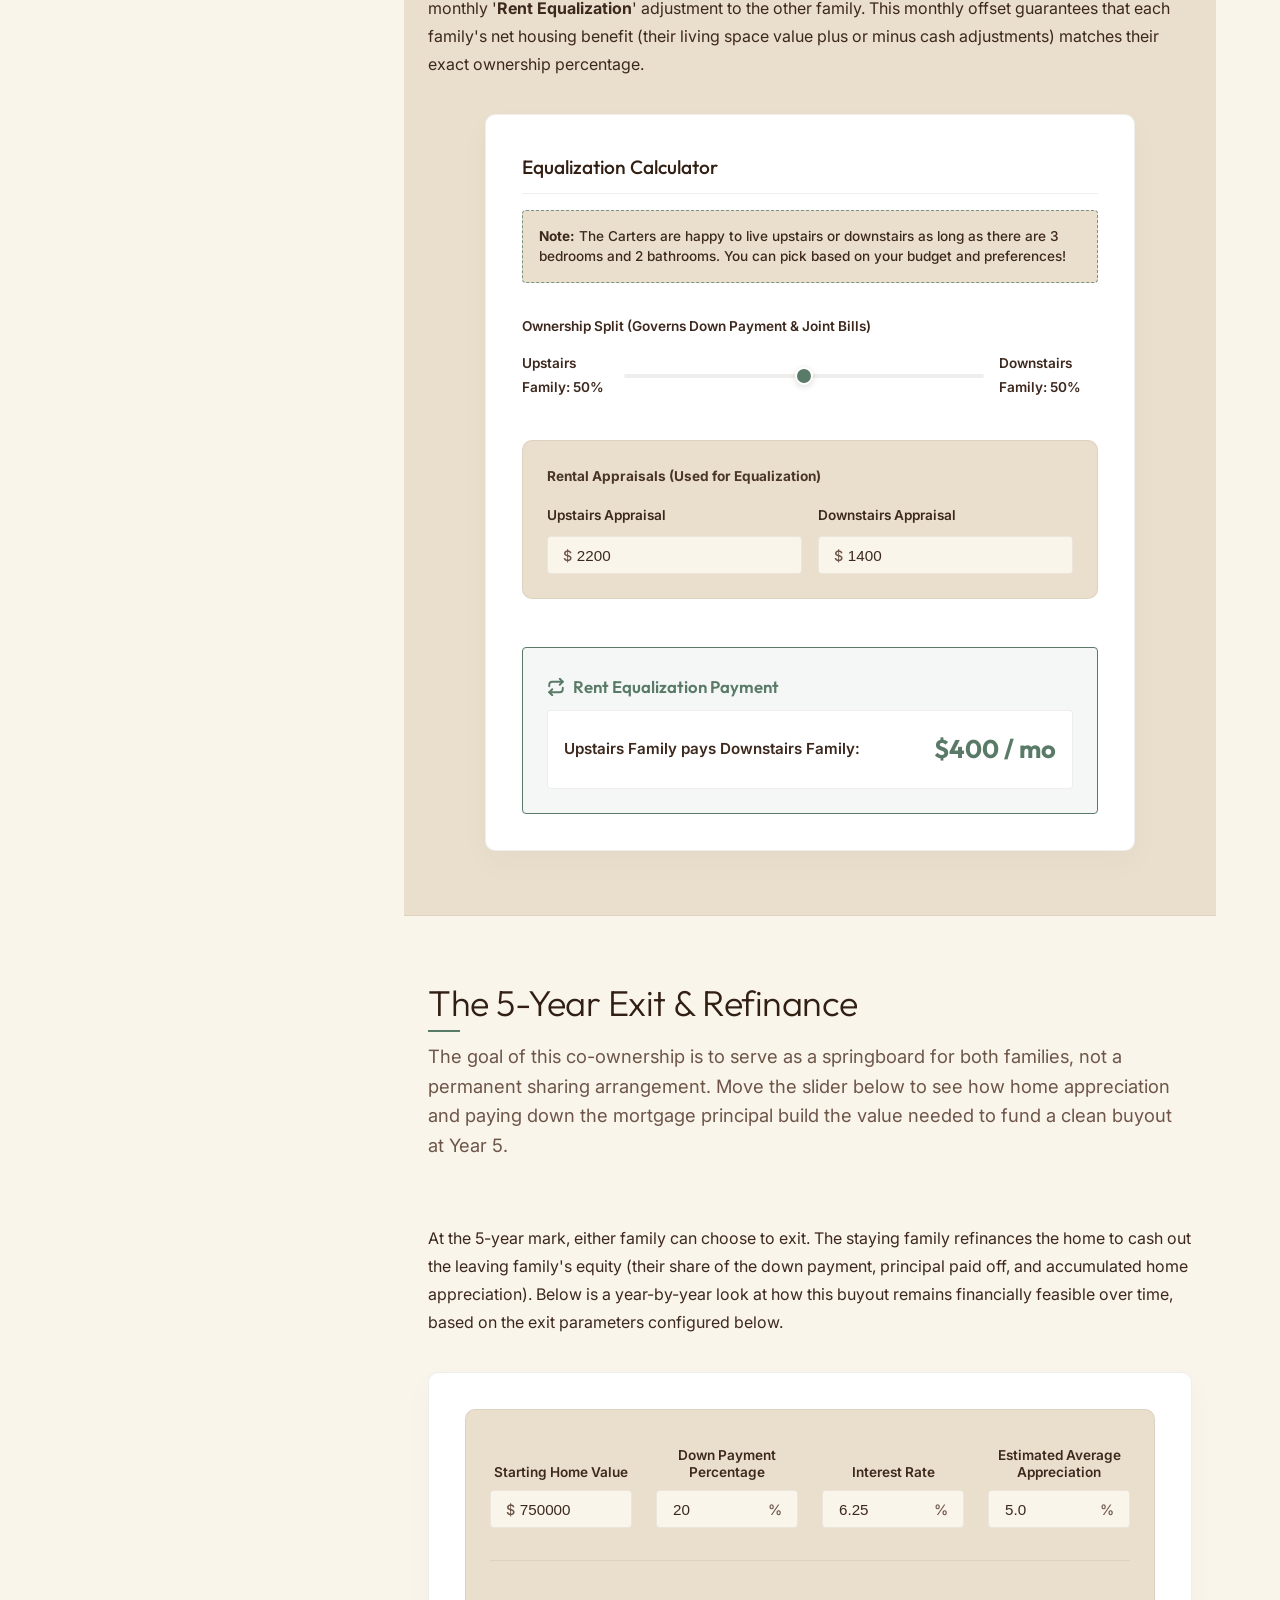
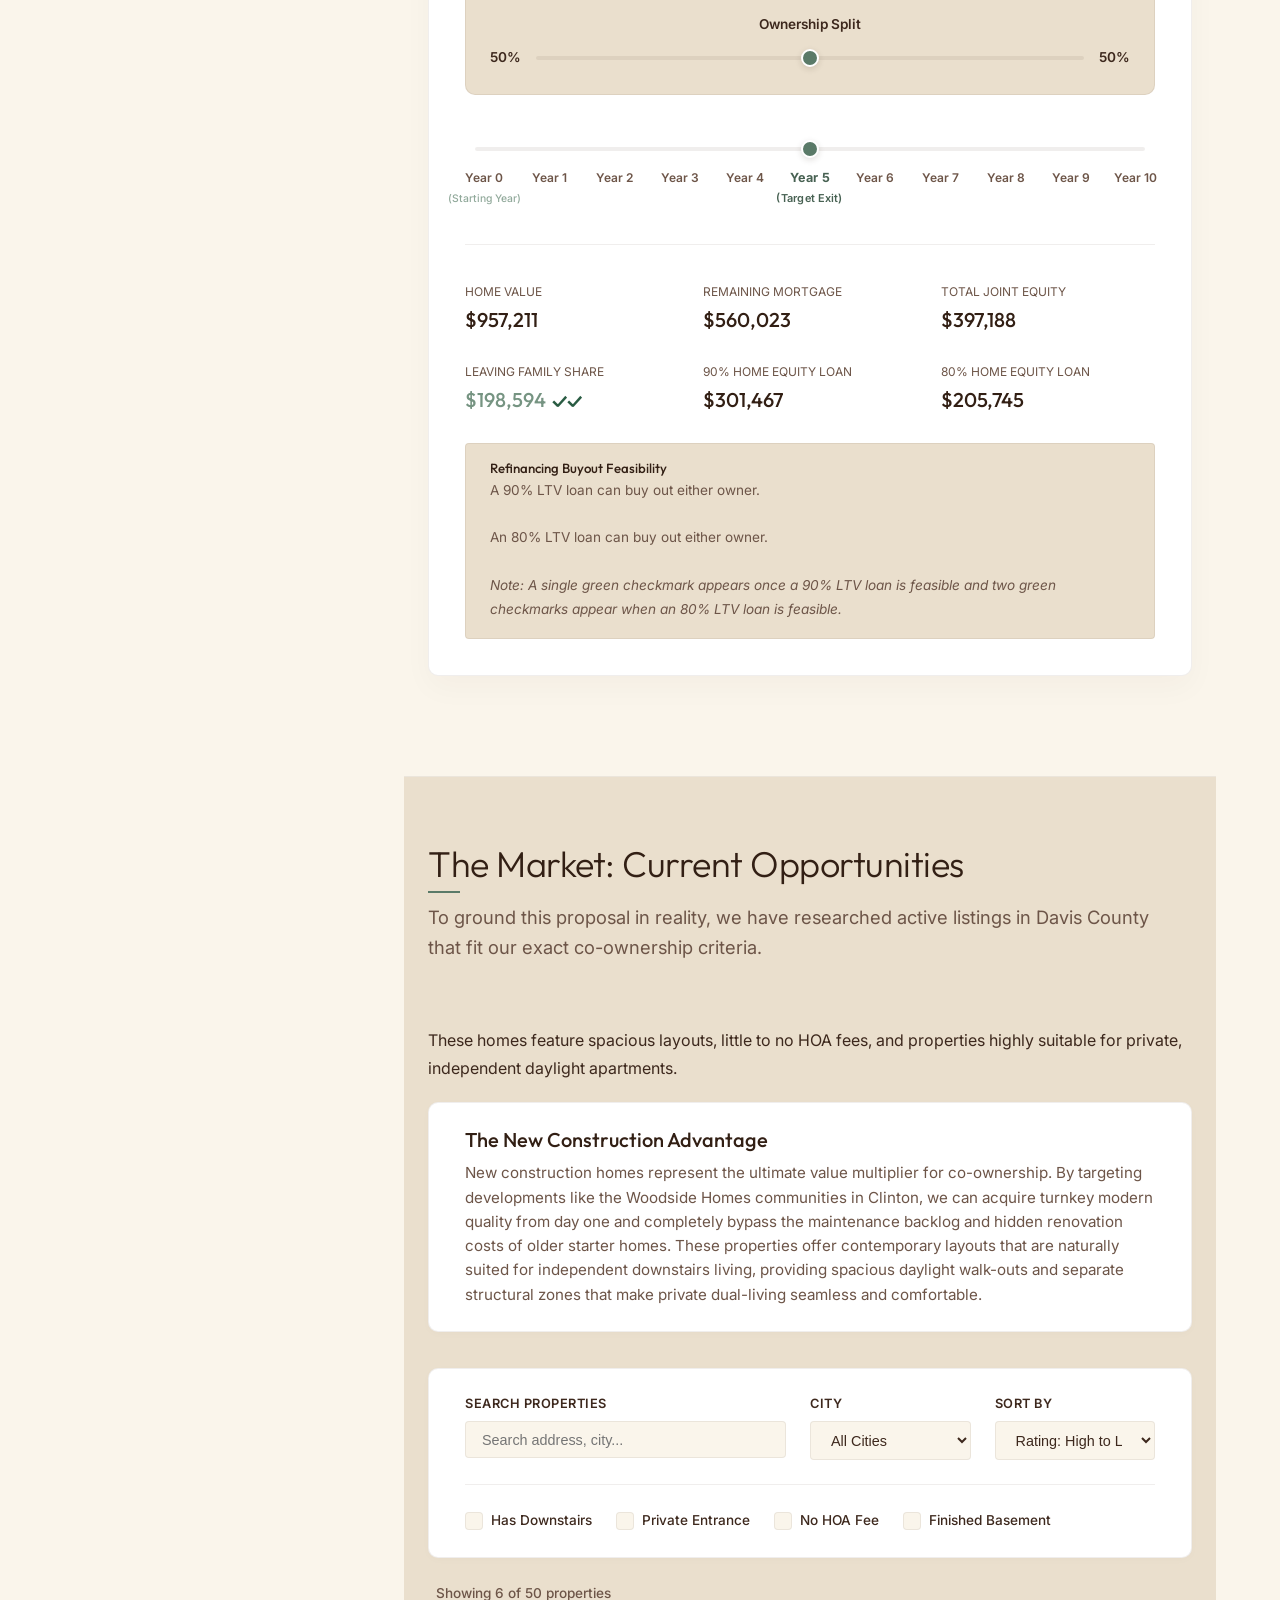
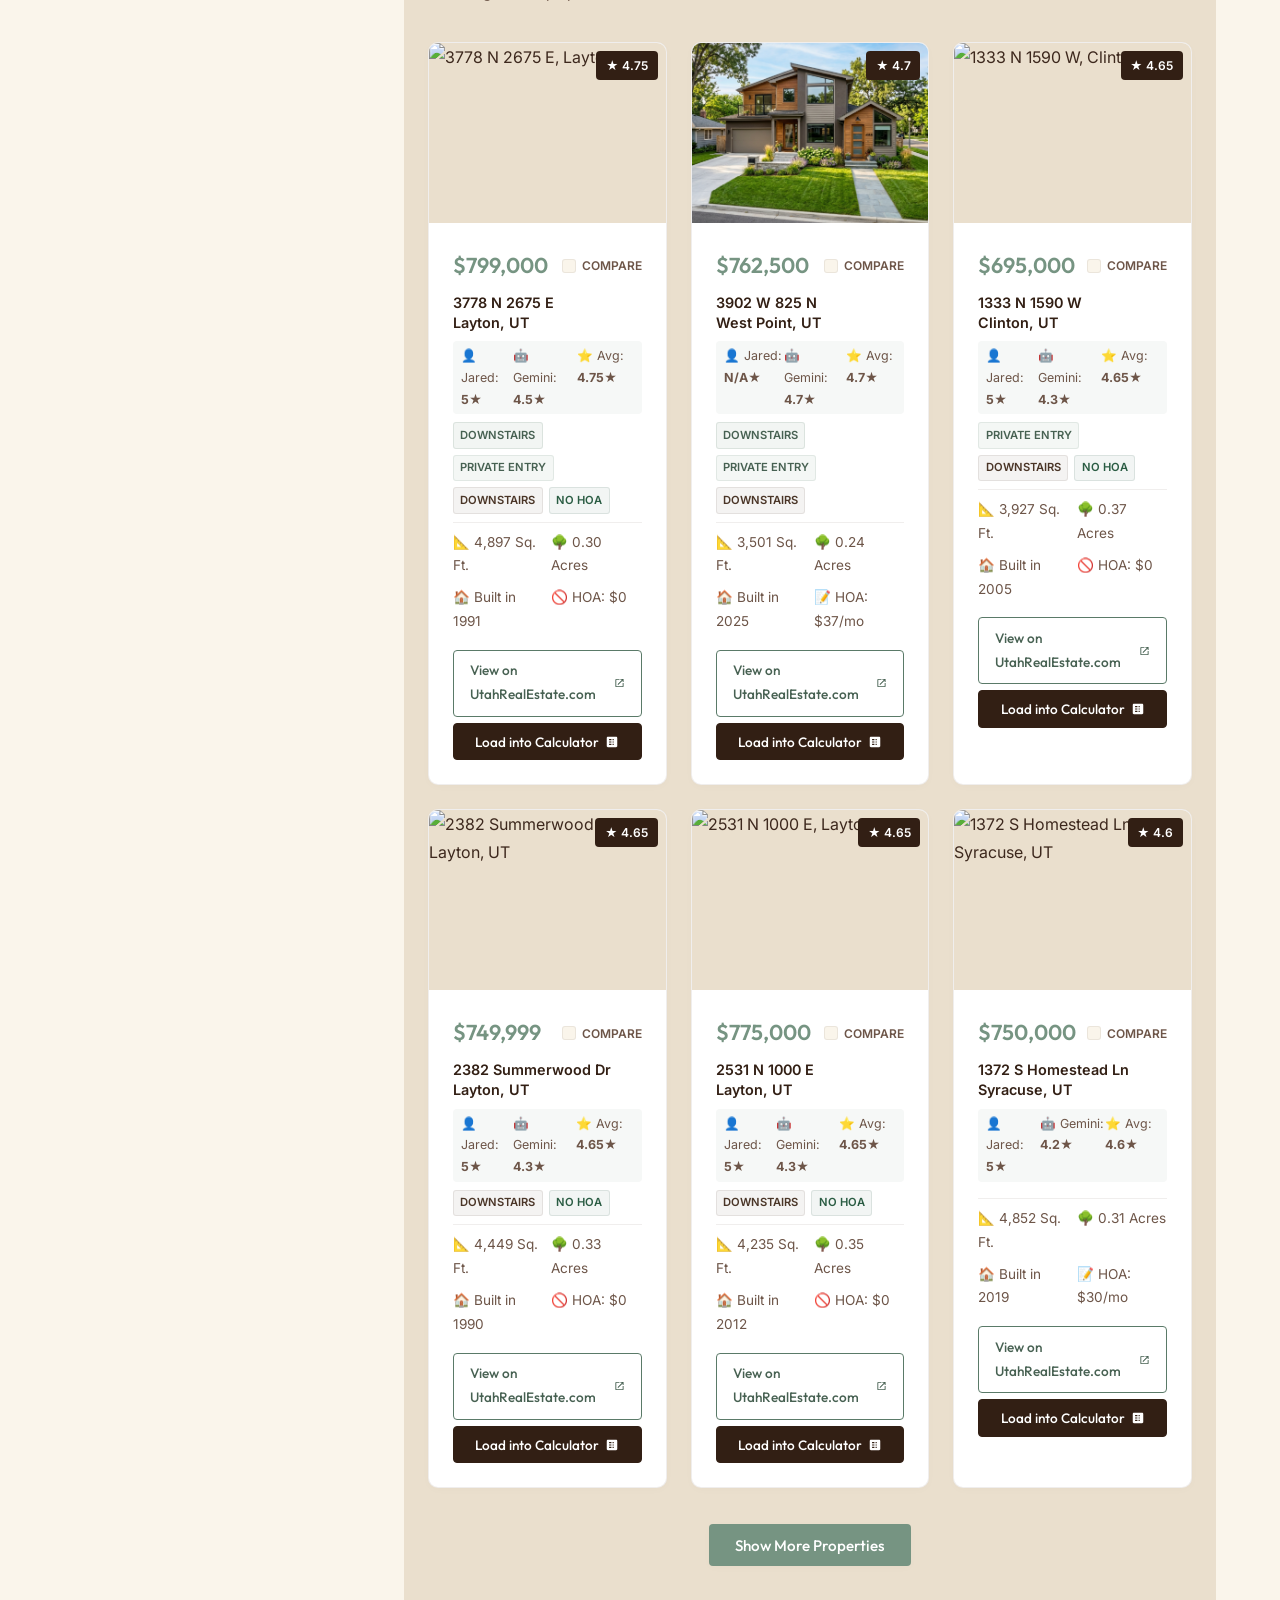
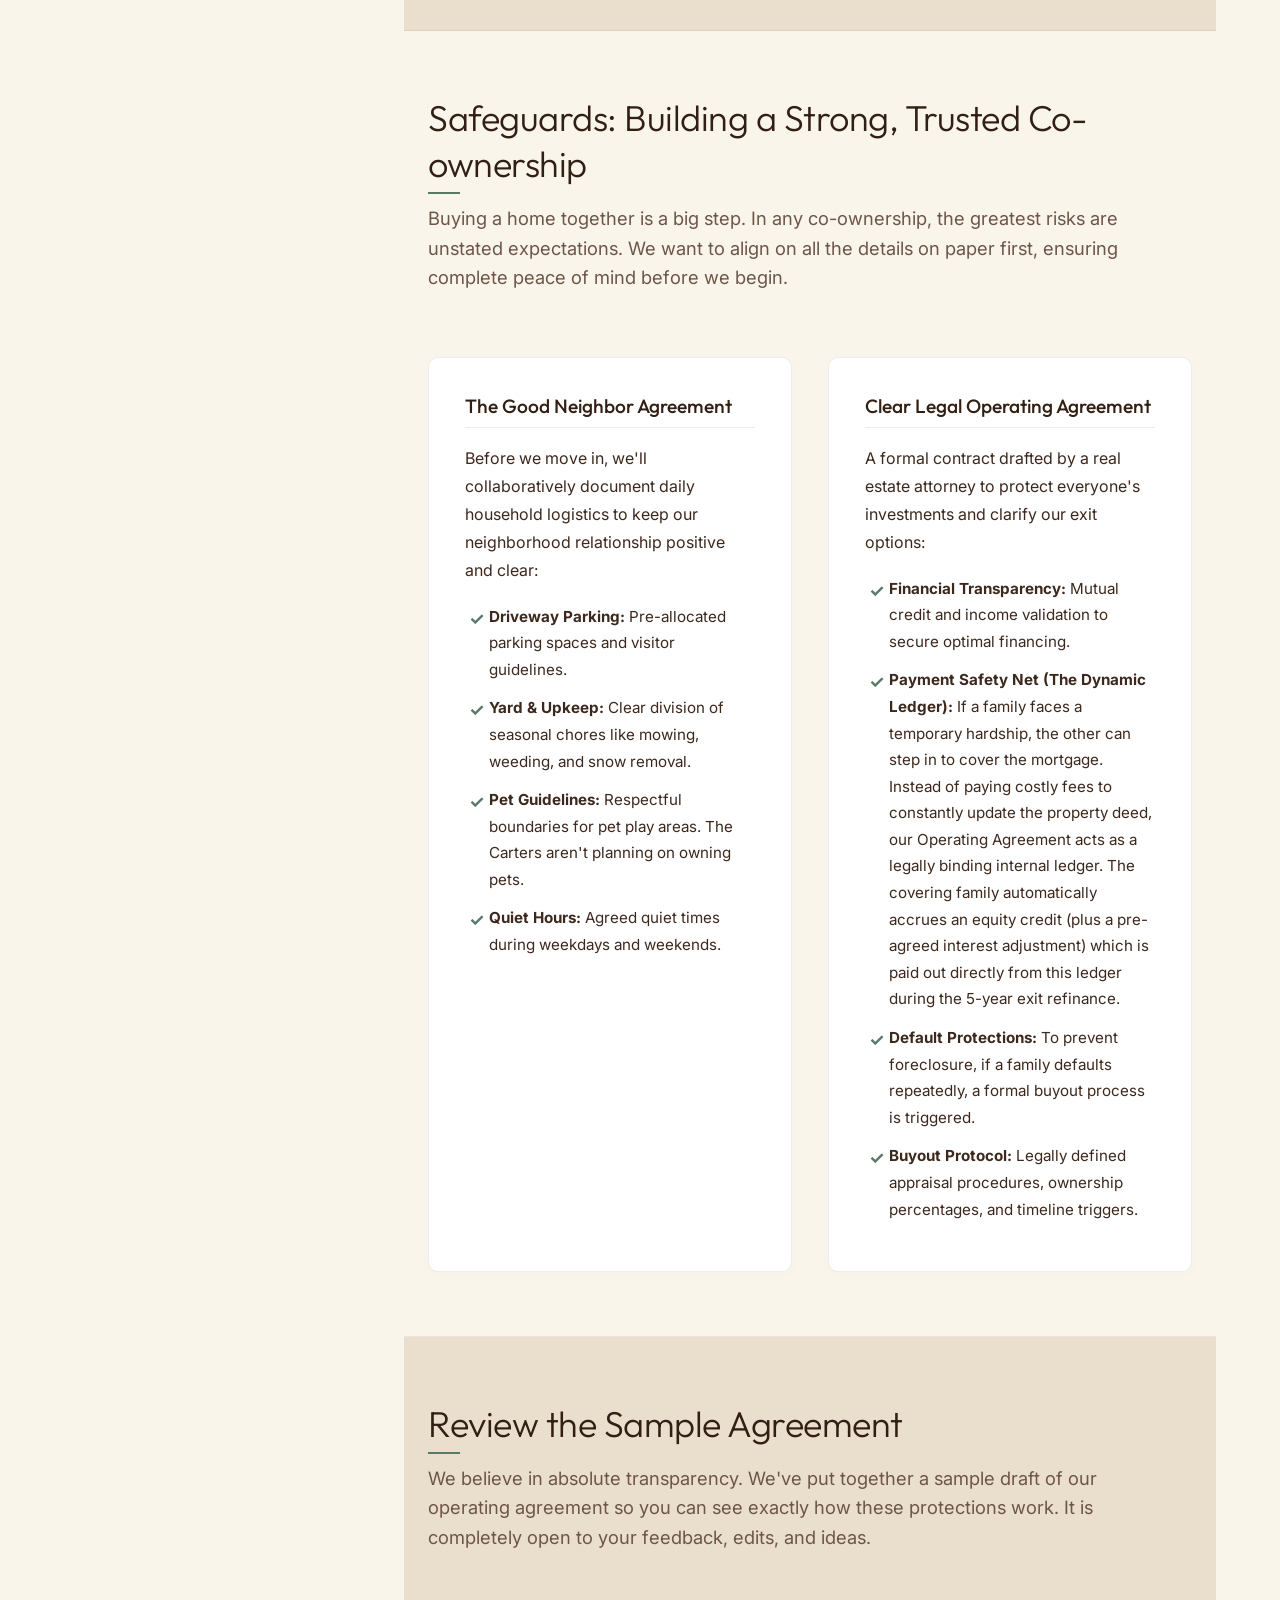
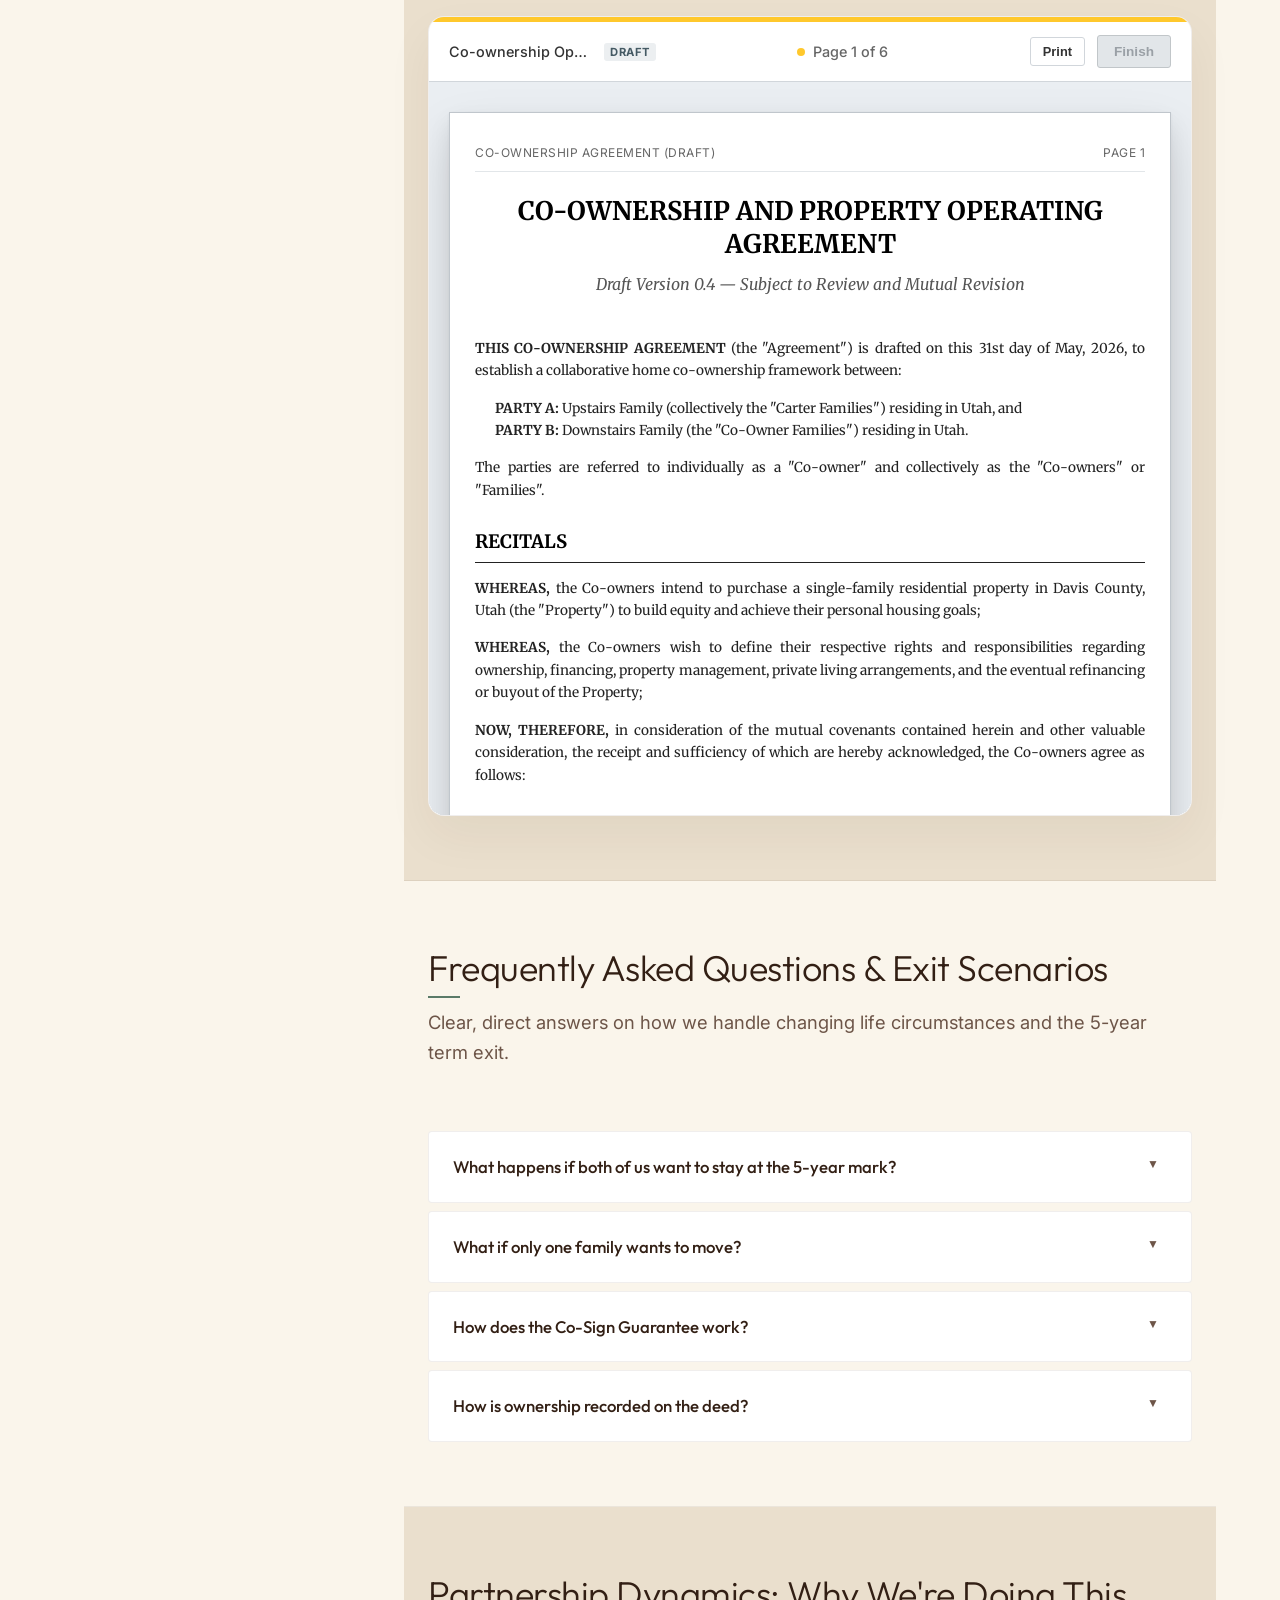
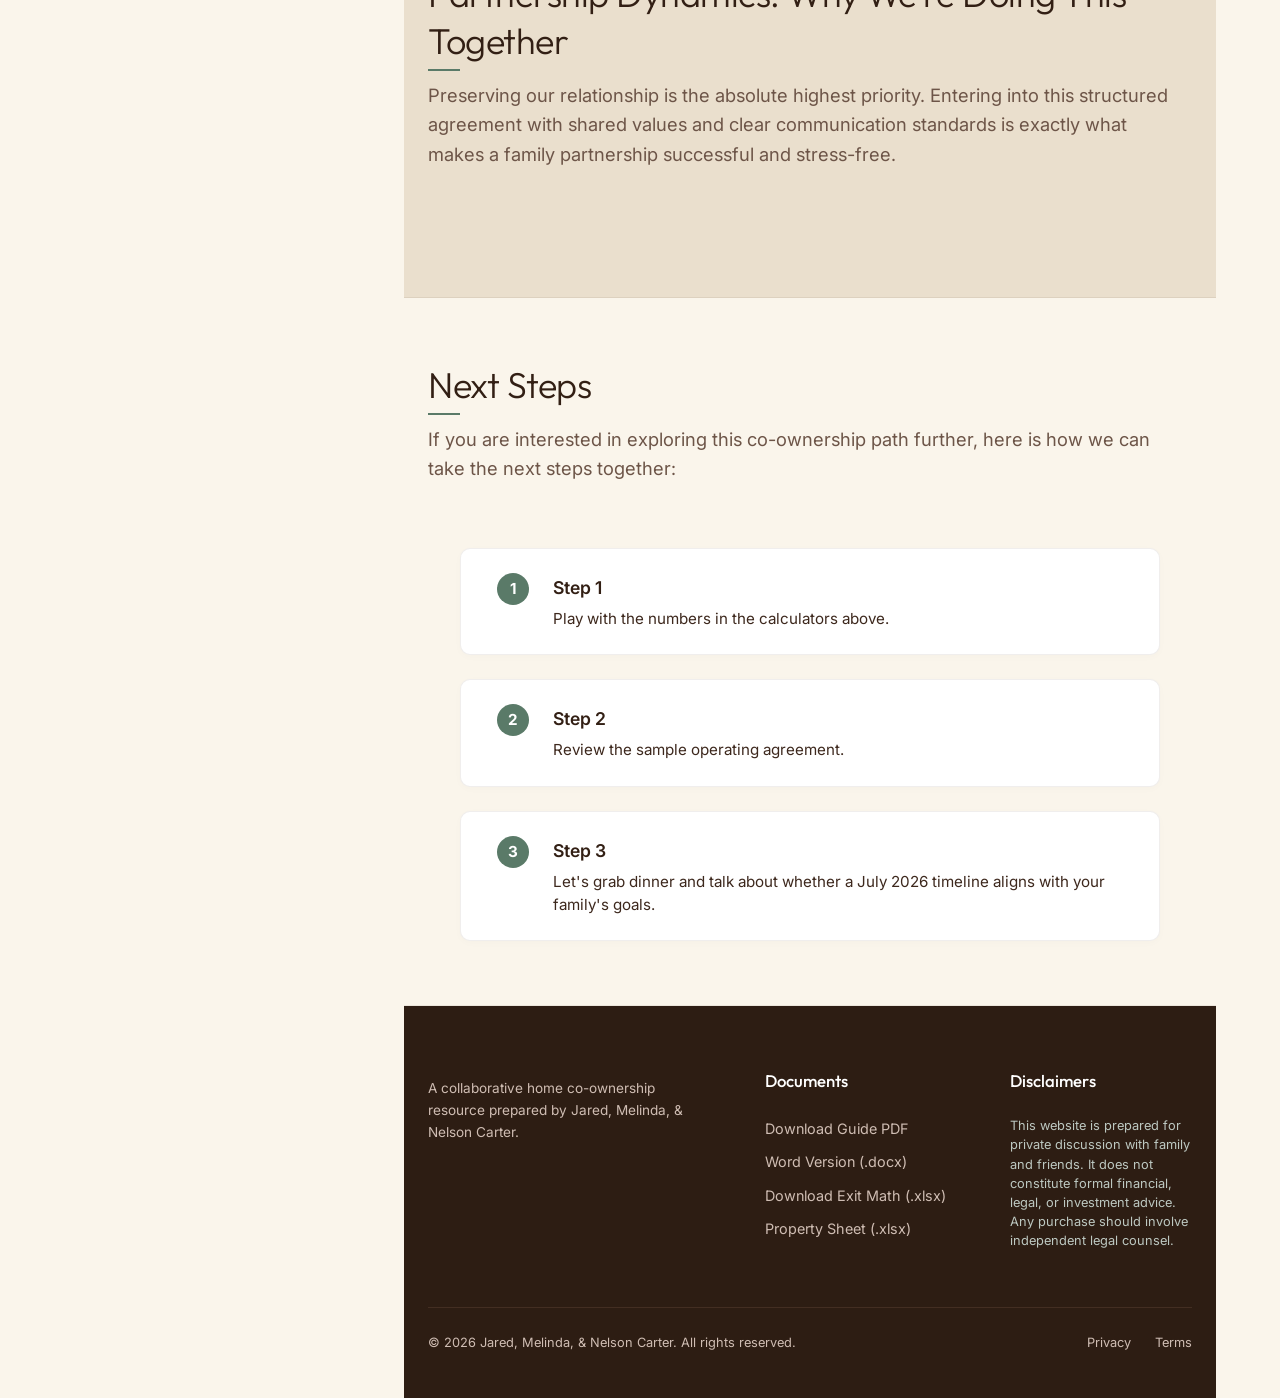
==== commit 250467d1: "Update quiet hours description in index.html to weekdays and weekends" ====
--- a/index.html
+++ b/index.html
@@ -660,7 +660,7 @@
                         <li><strong>Driveway Parking:</strong> Pre-allocated parking spaces and visitor guidelines.</li>
                         <li><strong>Yard & Upkeep:</strong> Clear division of seasonal chores like mowing, weeding, and snow removal.</li>
                         <li><strong>Pet Guidelines:</strong> Respectful boundaries for pet play areas.  The Carters aren't planning on owning pets.</li>
-                        <li><strong>Quiet Hours:</strong> Agreed quiet times during weekdays and weekend mornings.</li>
+                        <li><strong>Quiet Hours:</strong> Agreed quiet times during weekdays and weekends.</li>
                     </ul>
                 </div>
                 
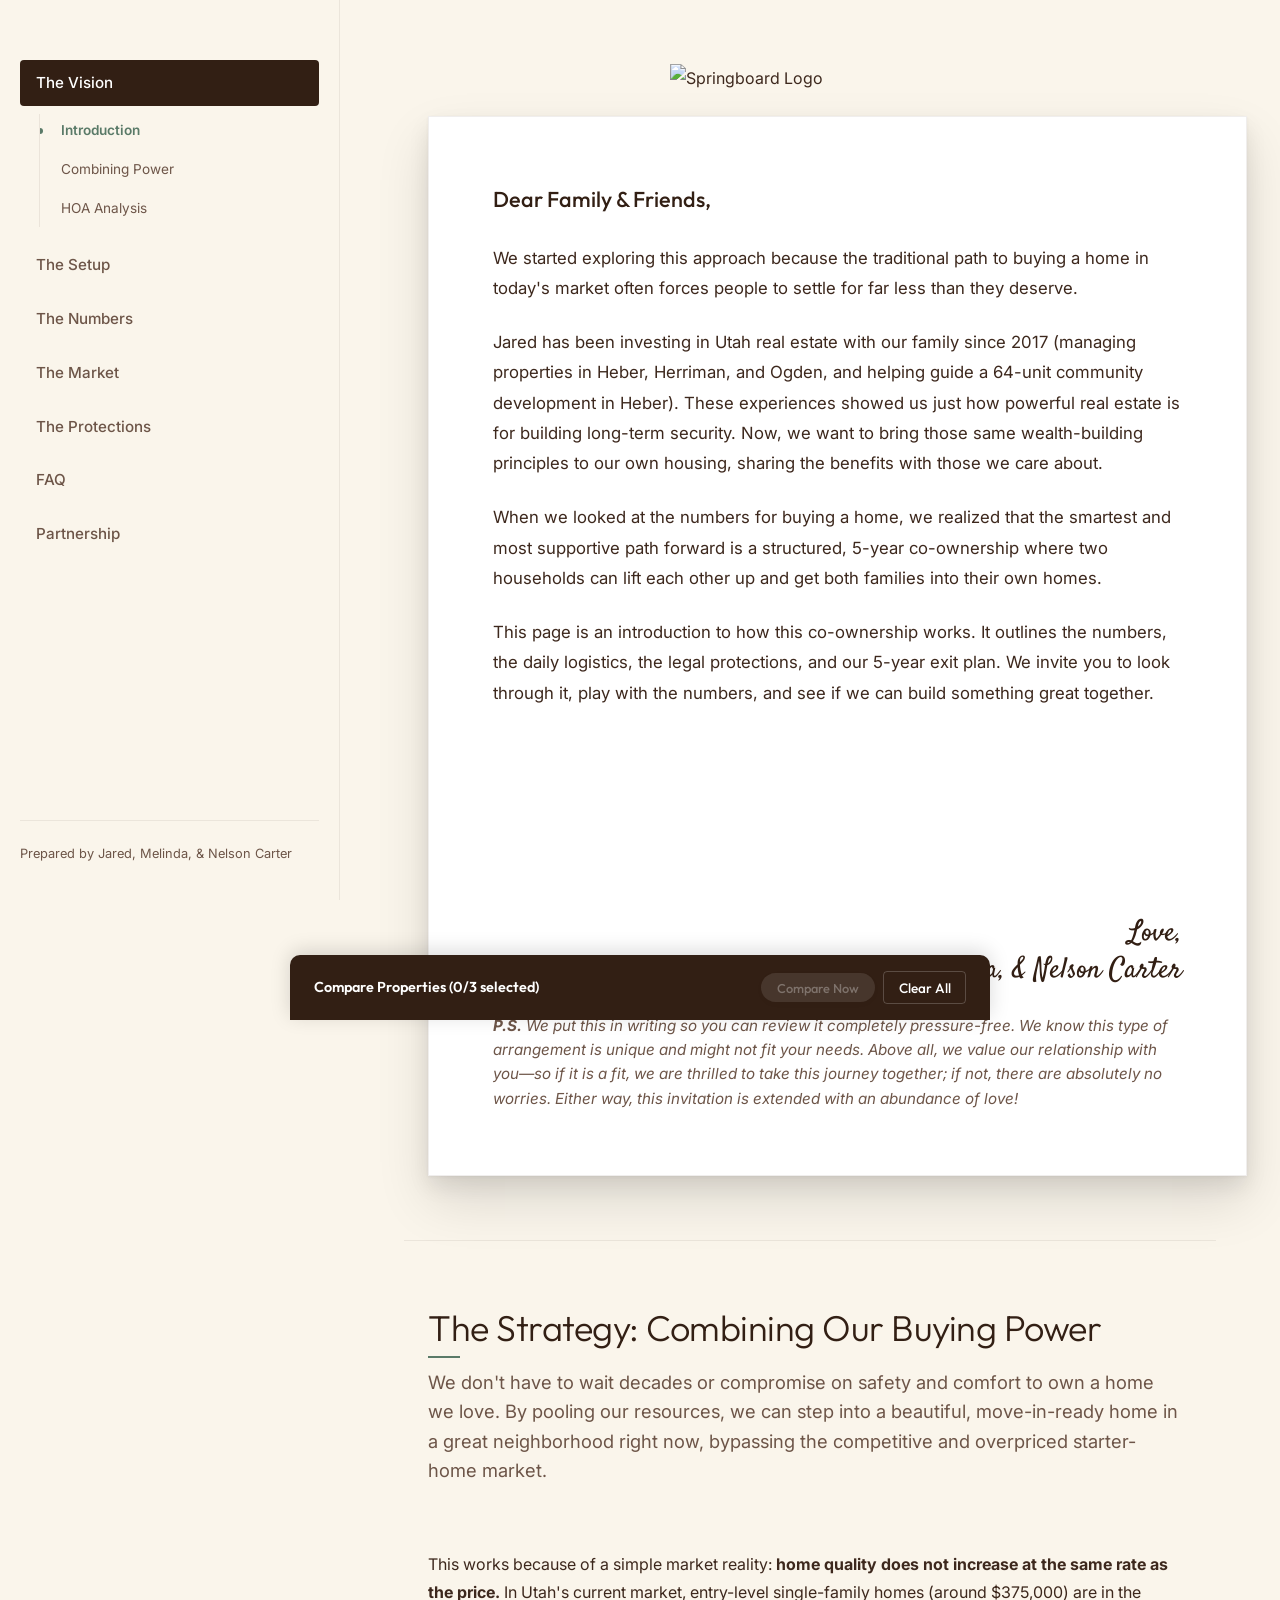
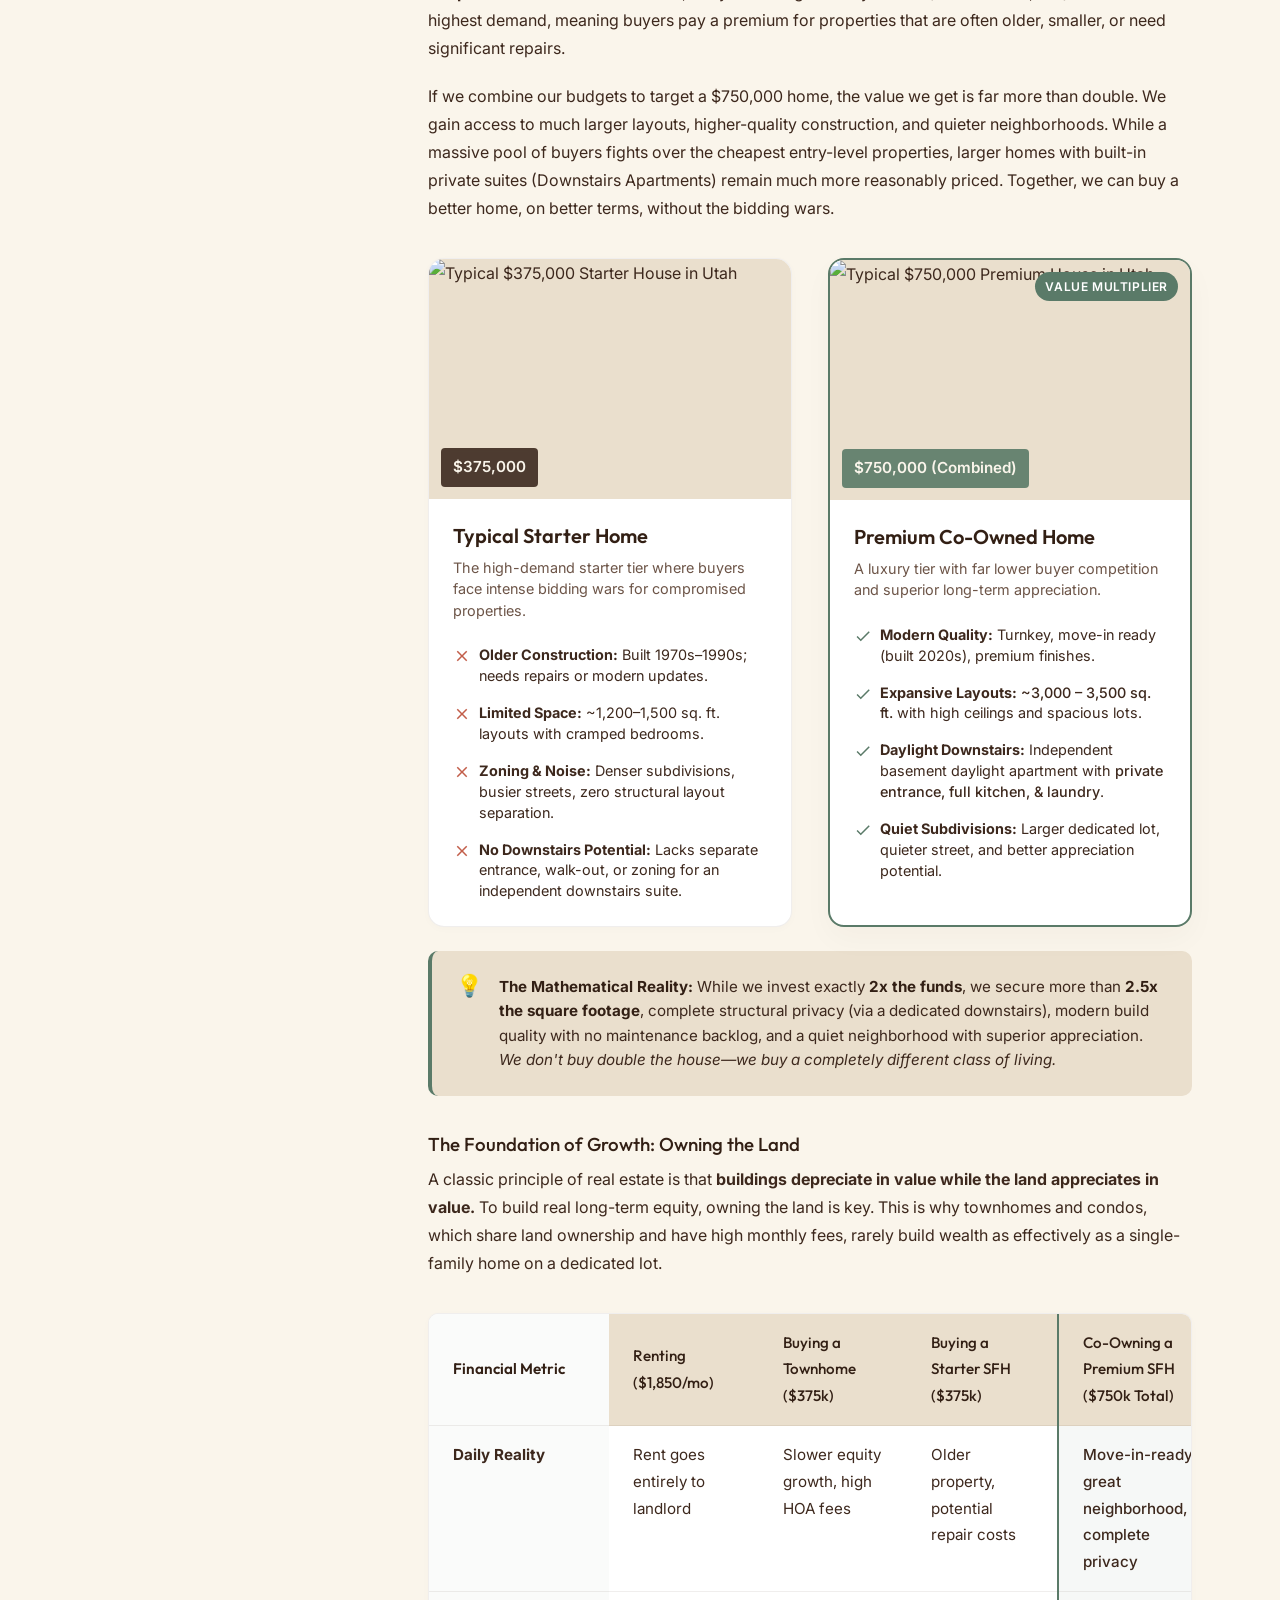
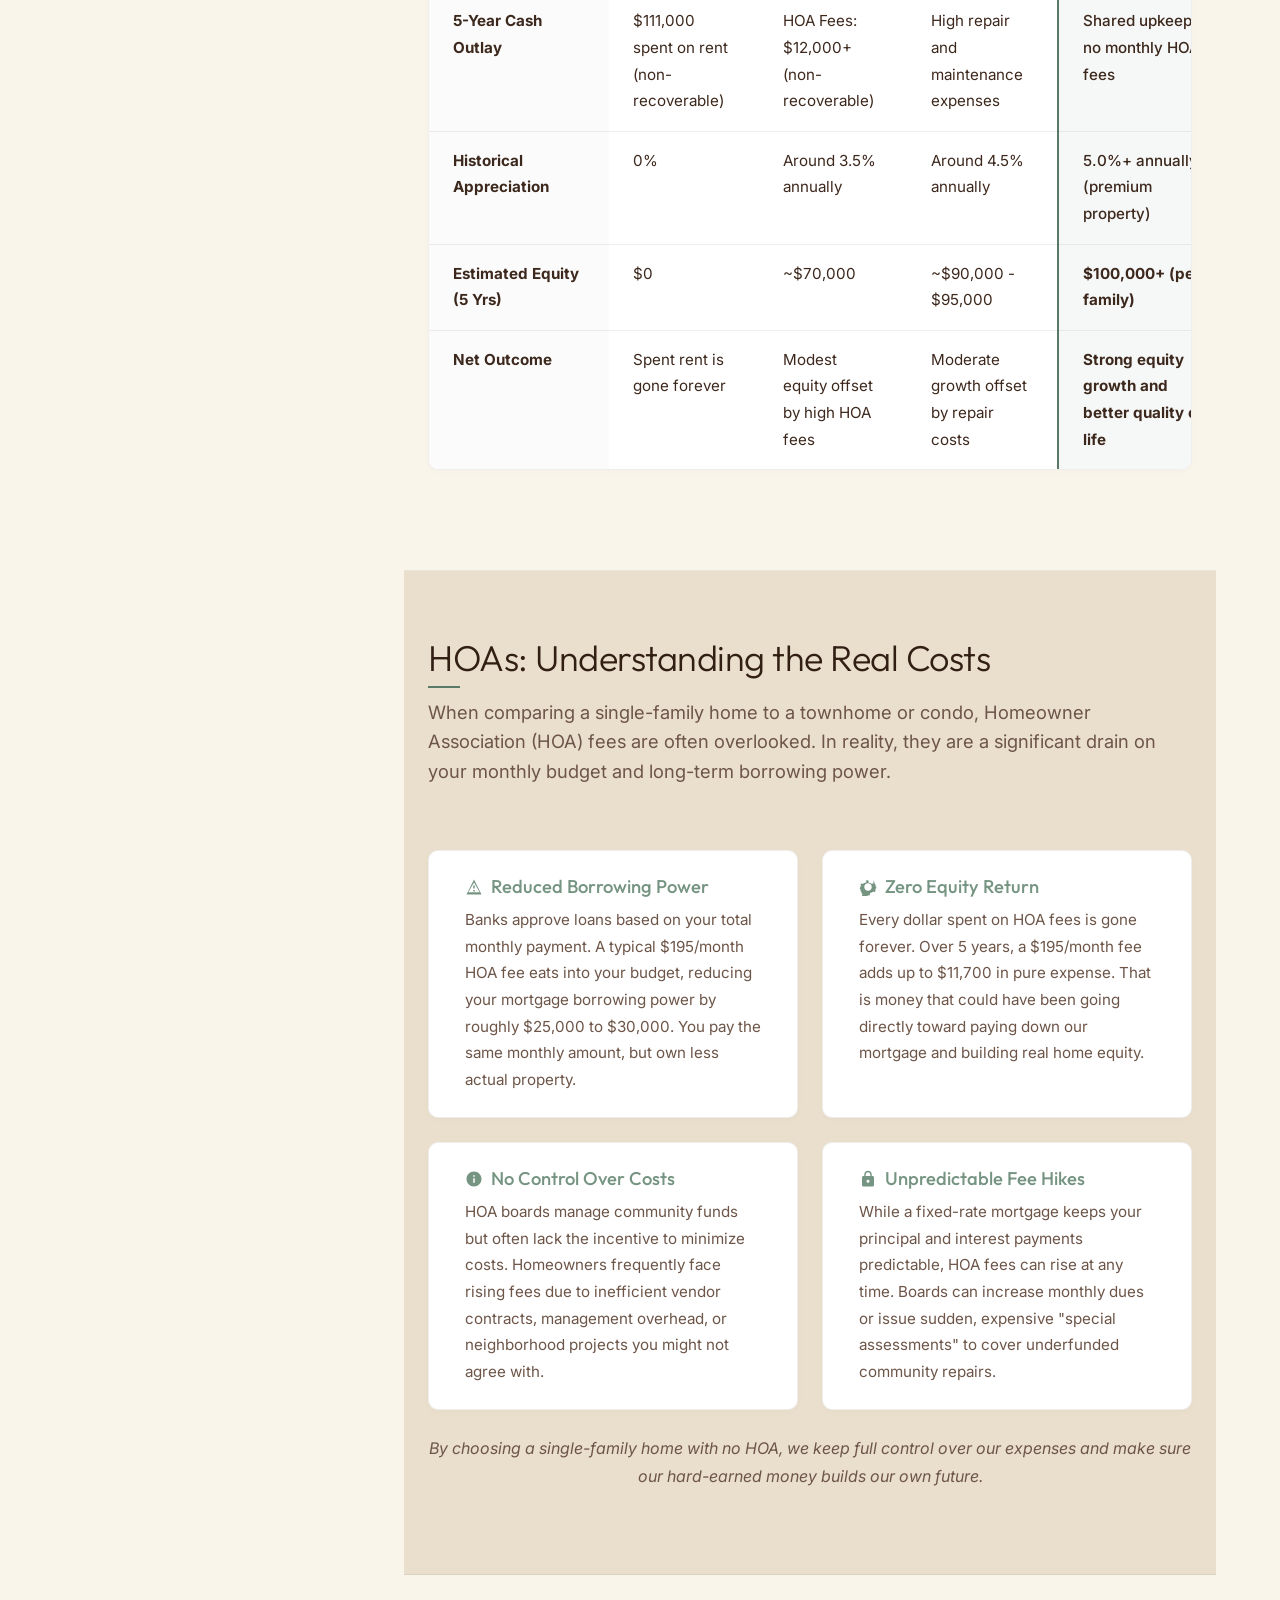
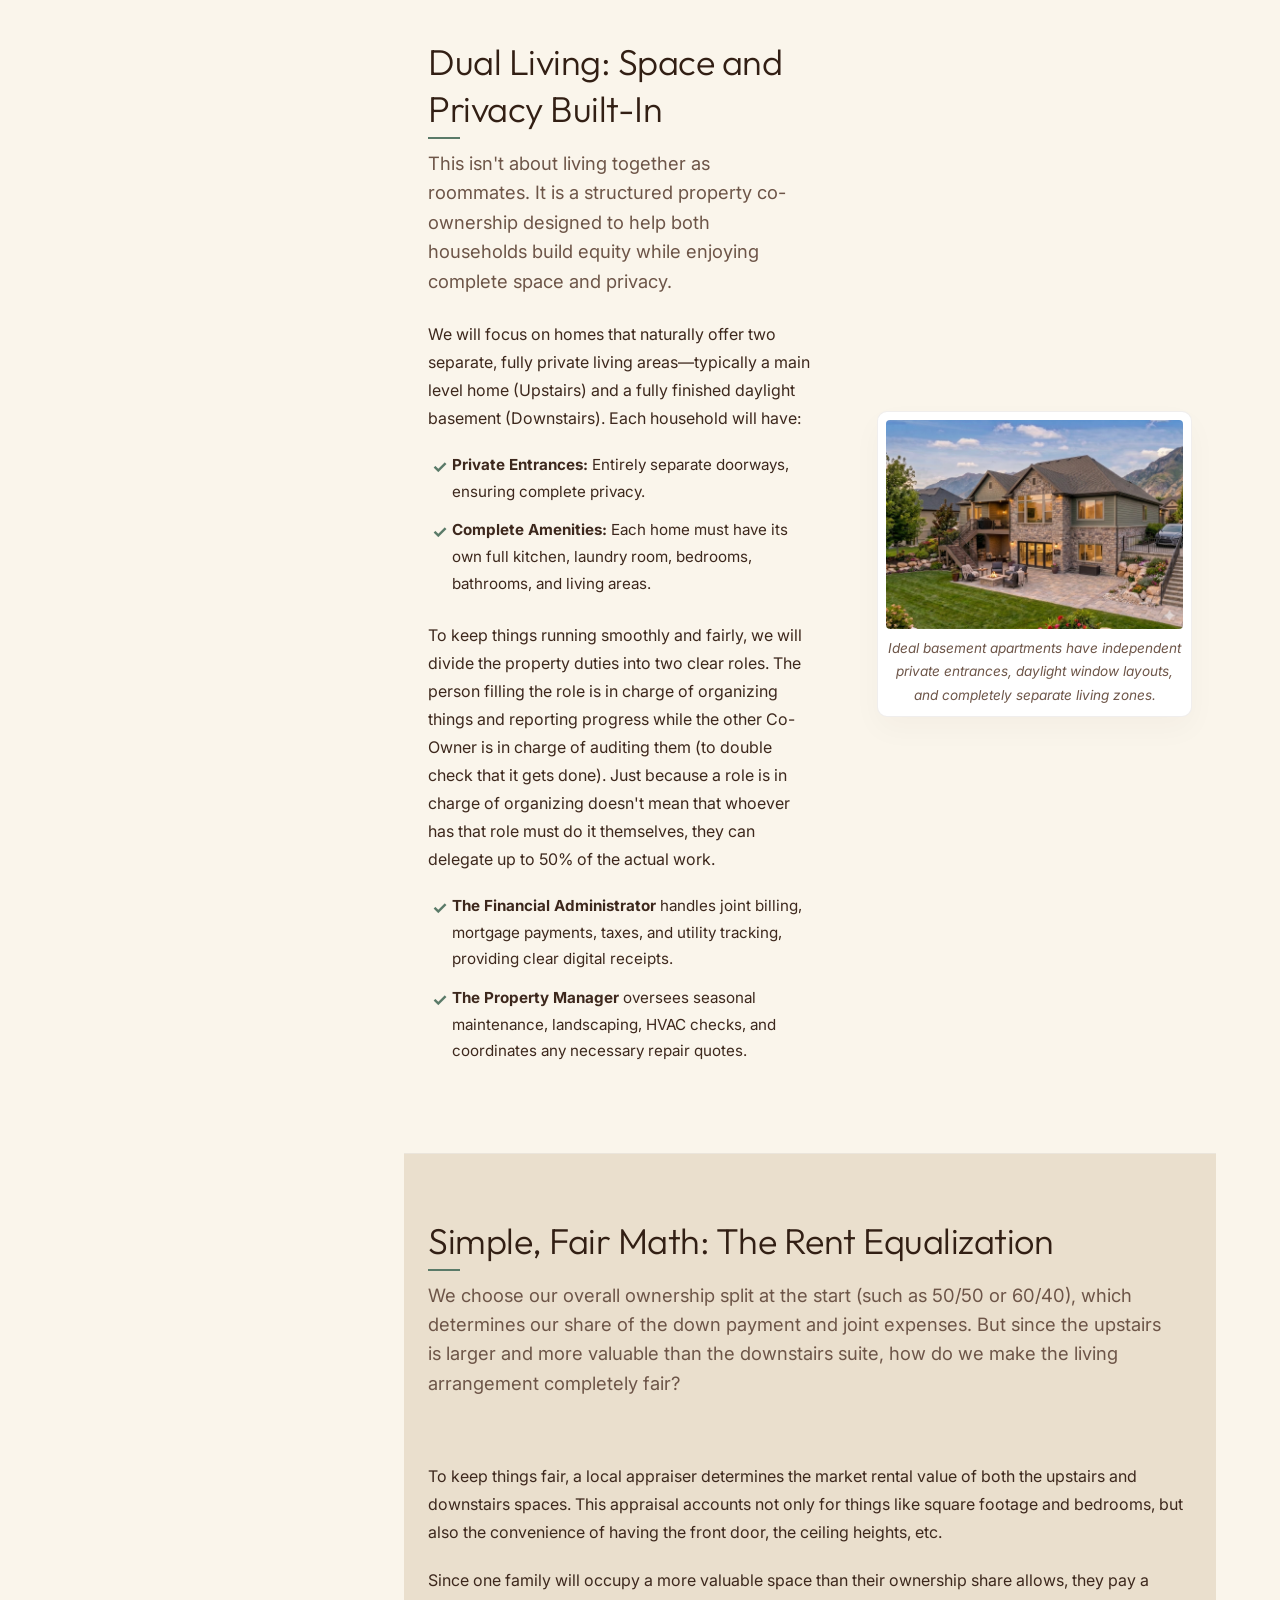
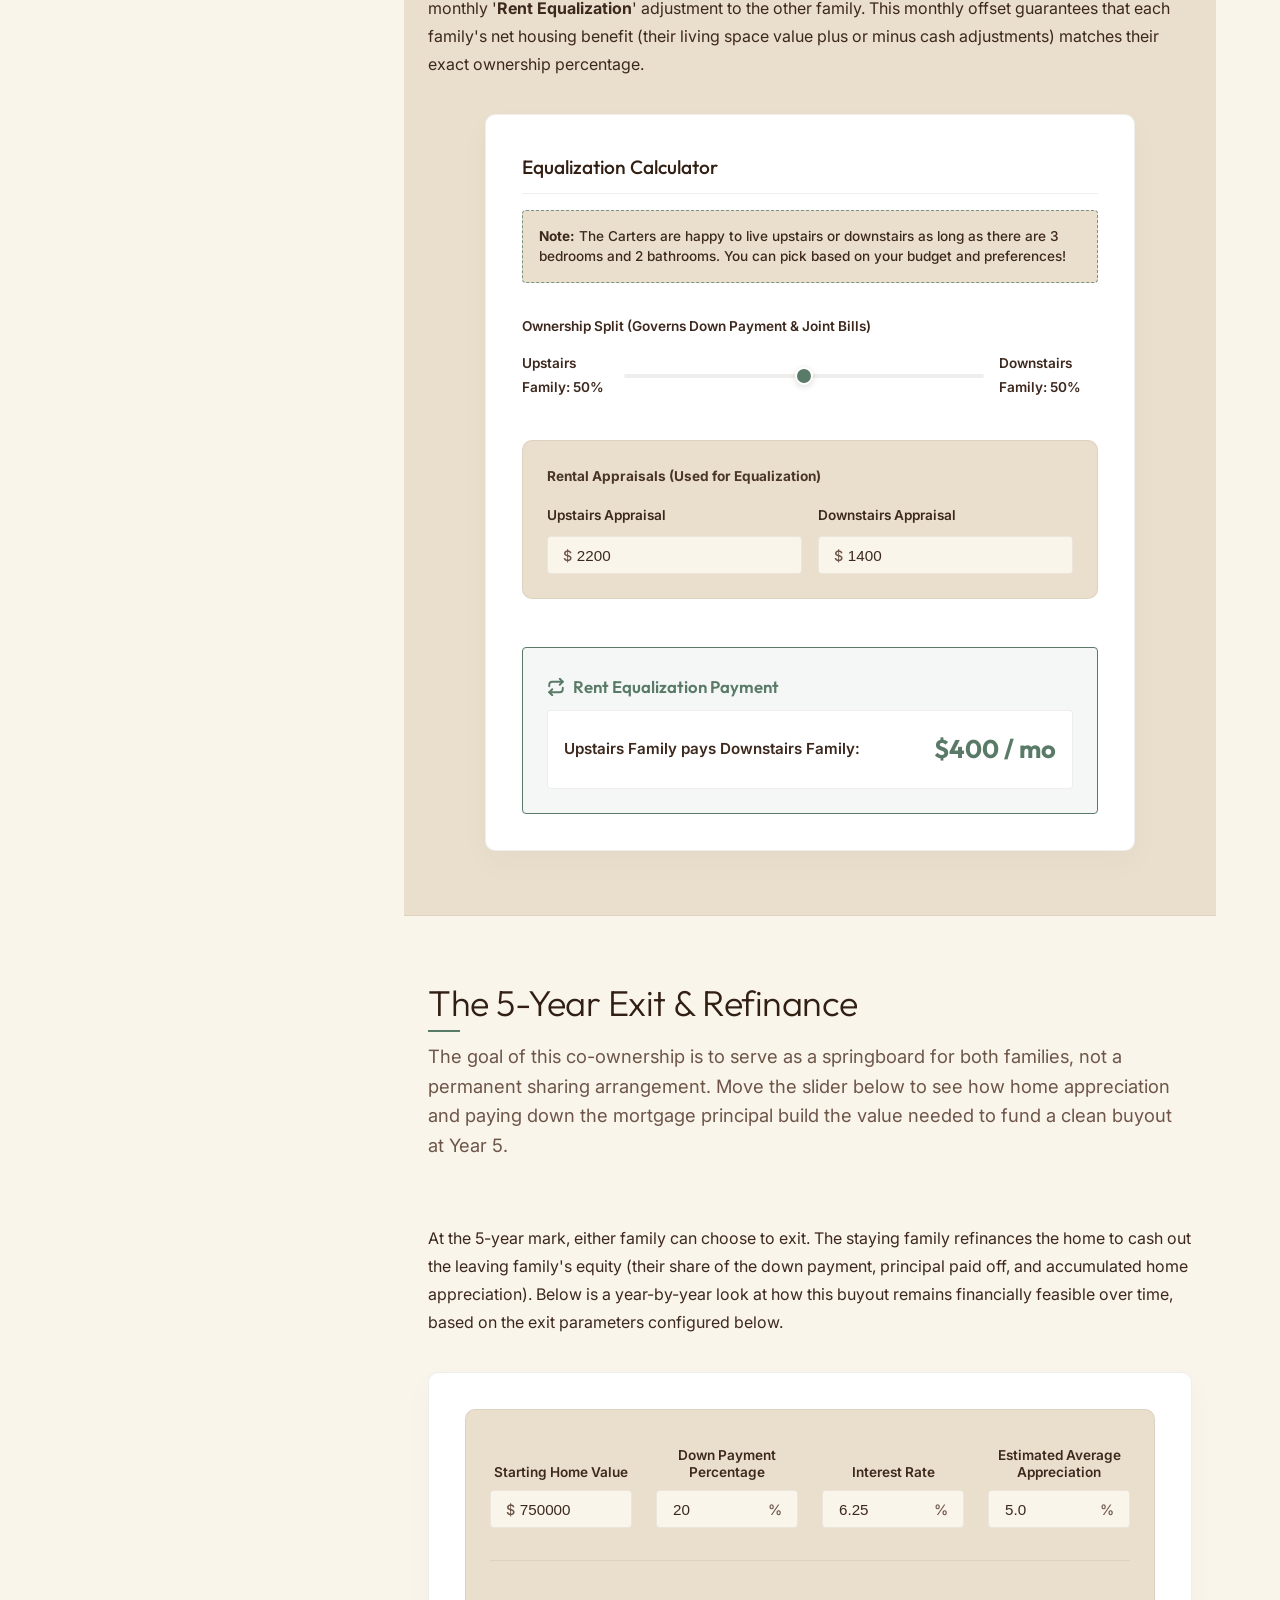
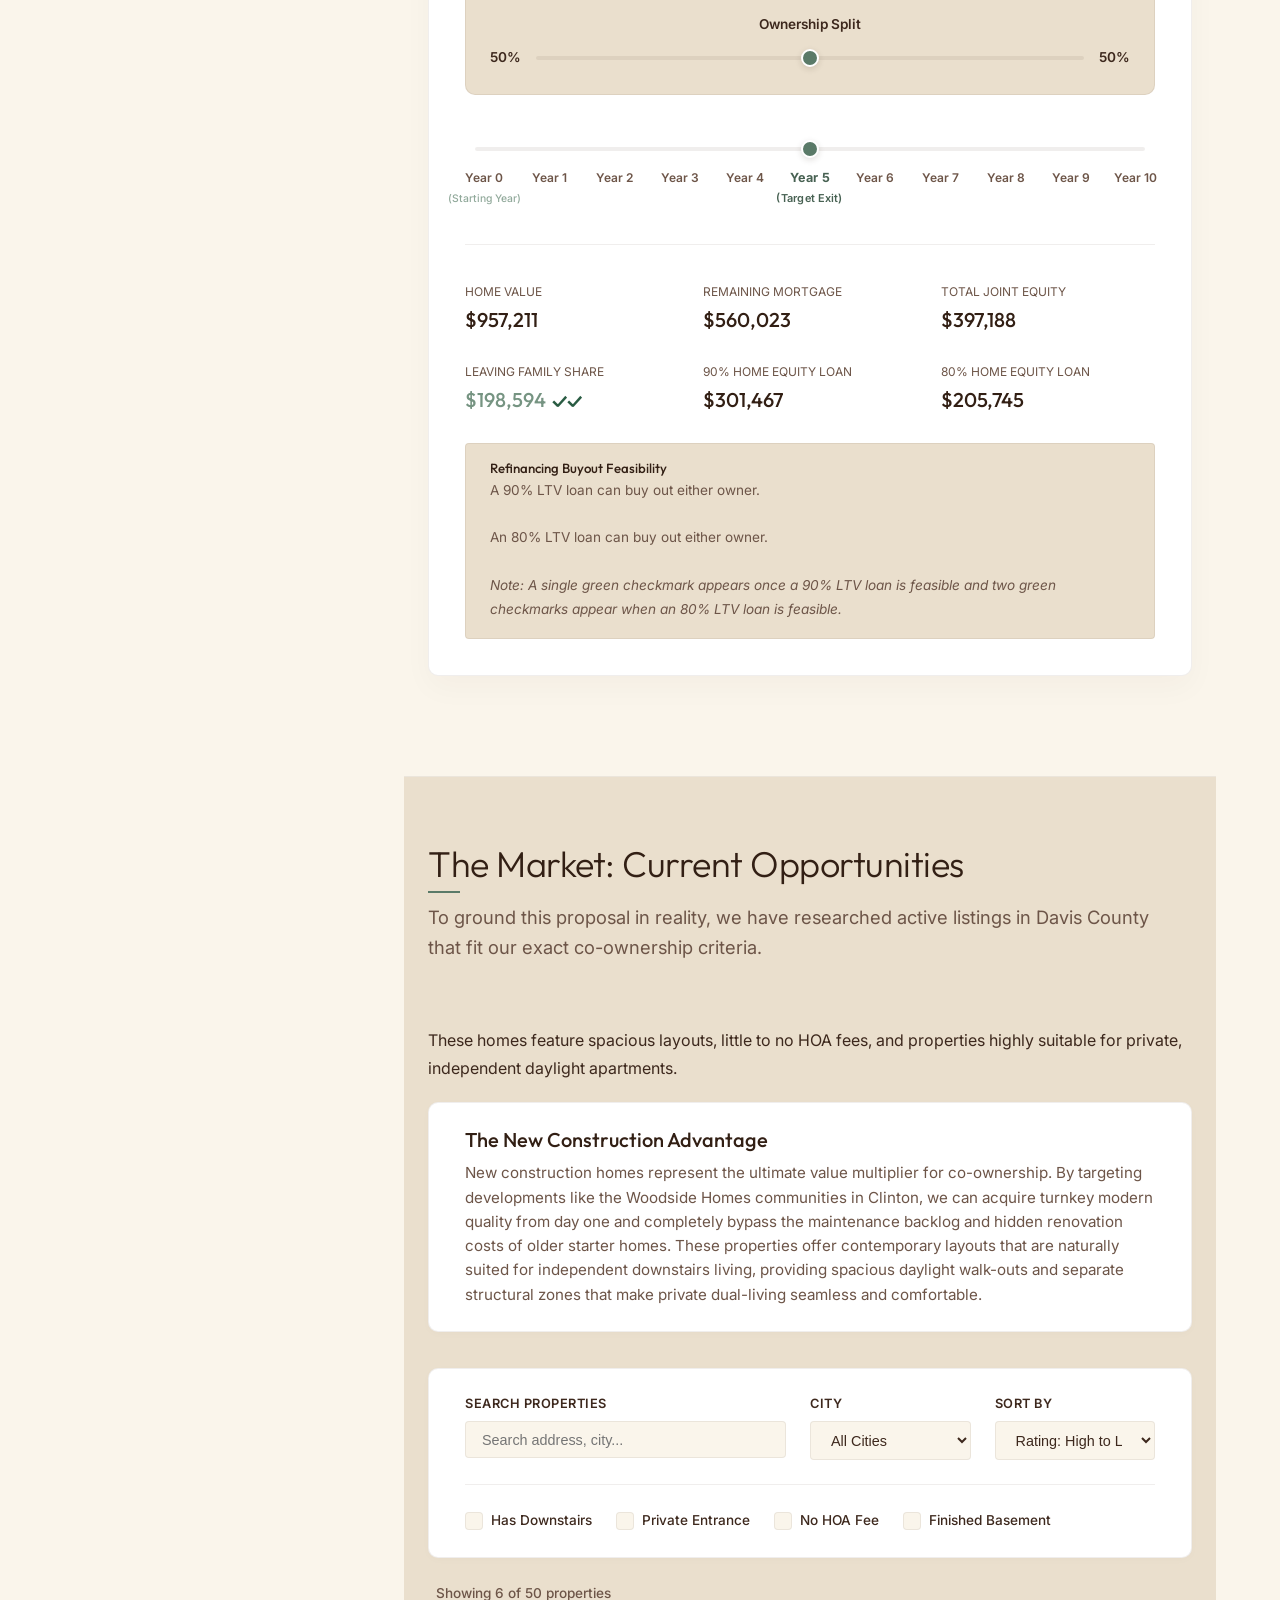
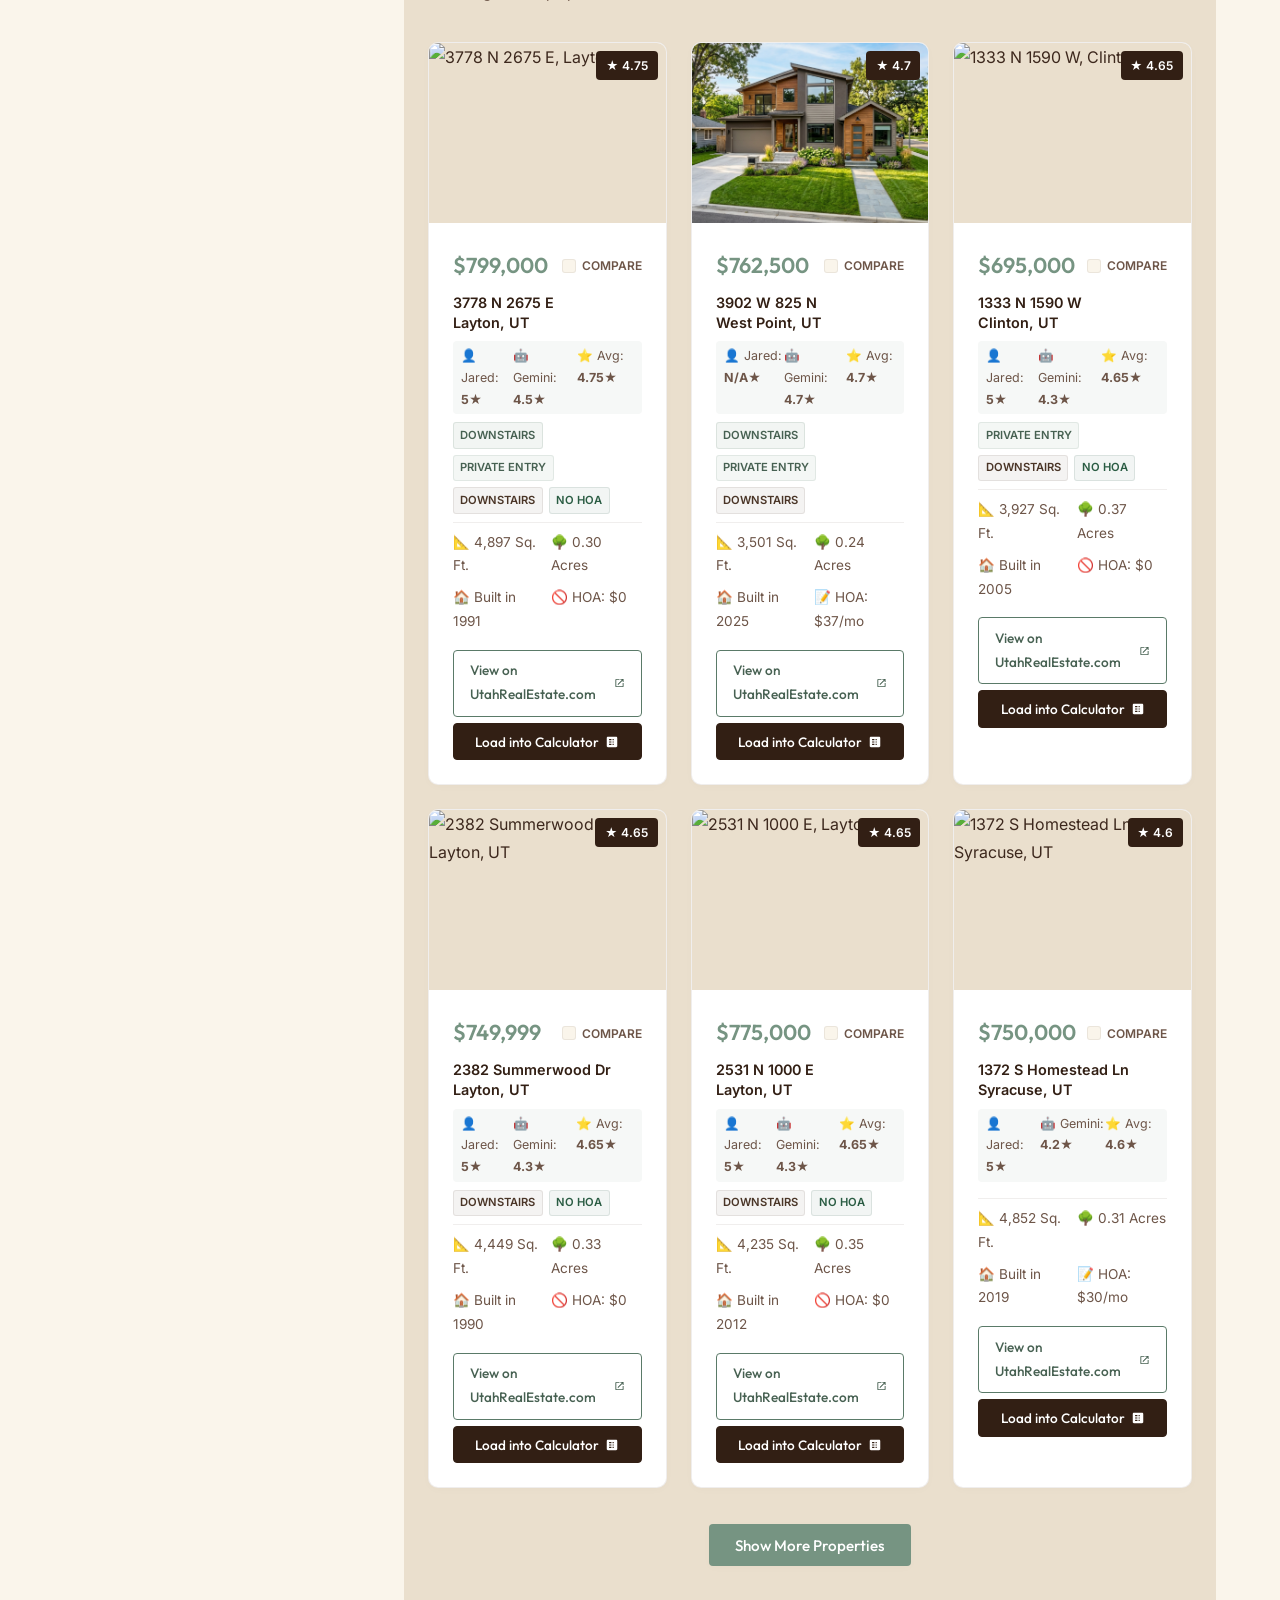
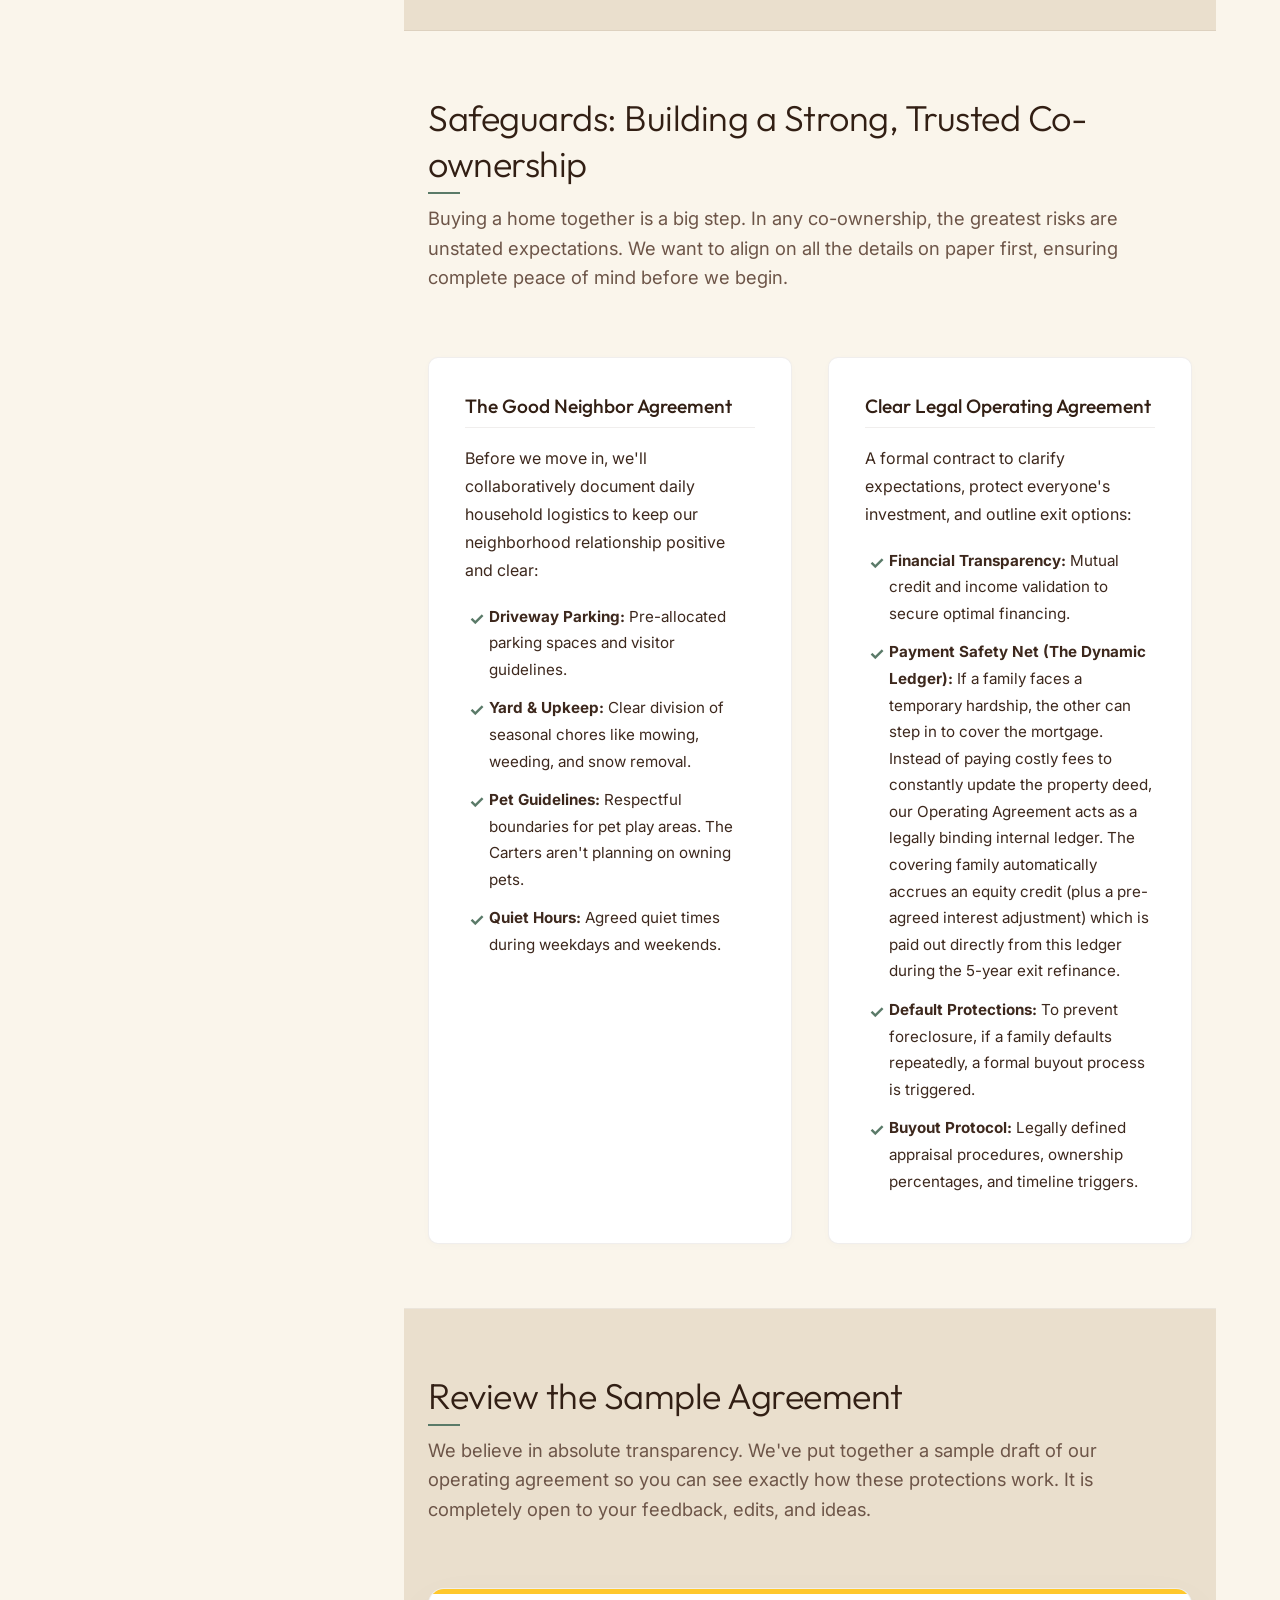
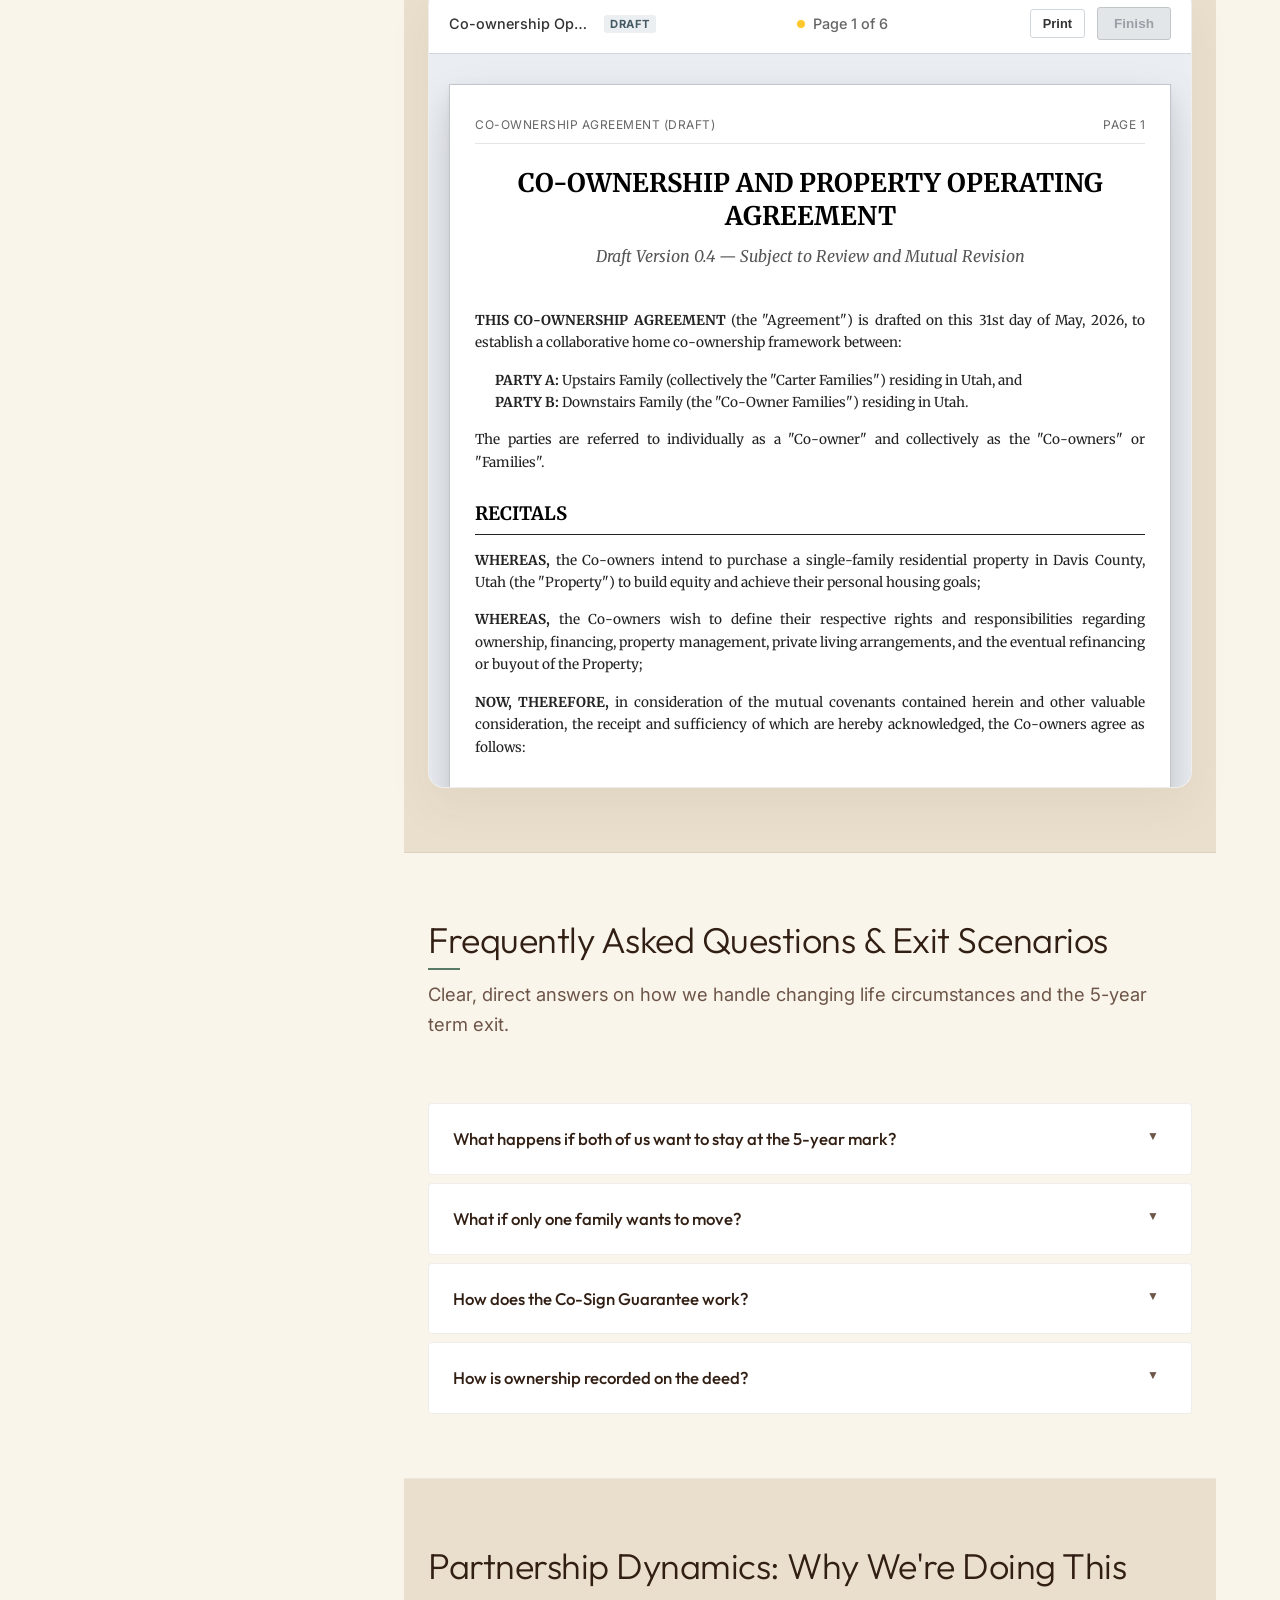
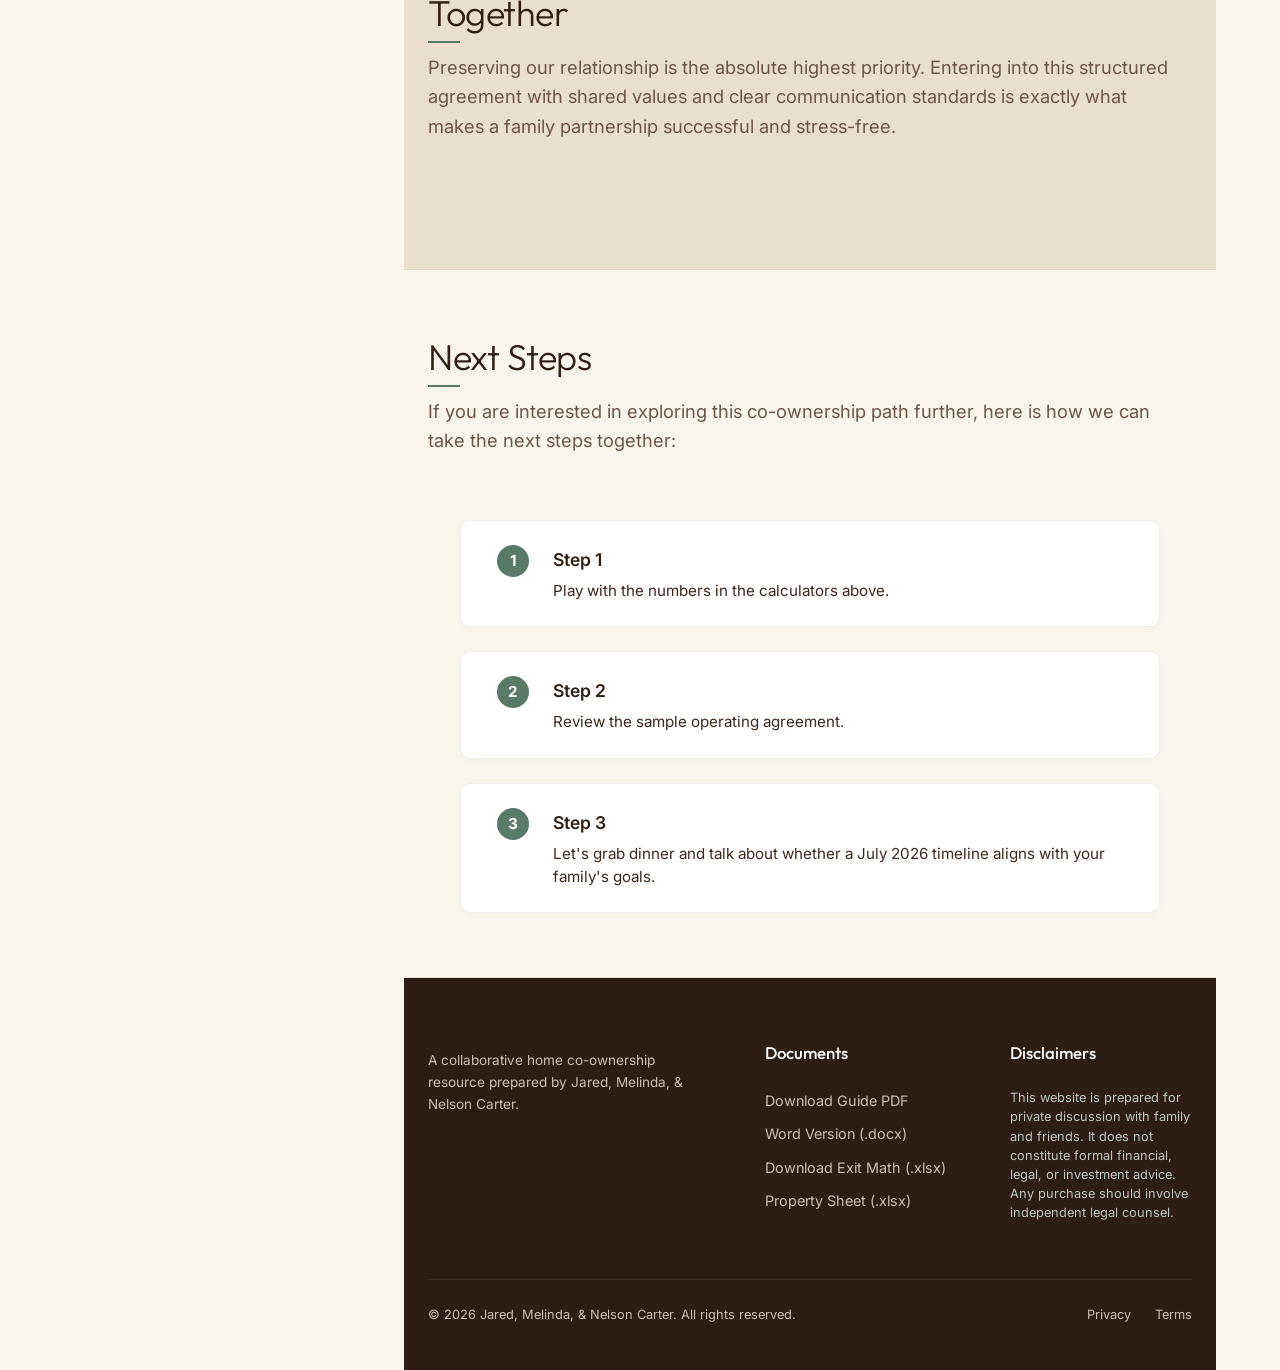
==== commit e7bd9695: "Update Operating Agreement description in index.html to clarify expectations, protect investment, an" ====
--- a/index.html
+++ b/index.html
@@ -666,7 +666,7 @@
                 
                 <div class="checklist-box">
                     <h3>Clear Legal Operating Agreement</h3>
-                    <p>A formal contract drafted by a real estate attorney to protect everyone's investments and clarify our exit options:</p>
+                    <p>A formal contract to clarify expectations, protect everyone's investment, and outline exit options:</p>
                     <ul class="checklist-ul">
                         <li><strong>Financial Transparency:</strong> Mutual credit and income validation to secure optimal financing.</li>
                         <li><strong>Payment Safety Net (The Dynamic Ledger):</strong> If a family faces a temporary hardship, the other can step in to cover the mortgage. Instead of paying costly fees to constantly update the property deed, our Operating Agreement acts as a legally binding internal ledger. The covering family automatically accrues an equity credit (plus a pre-agreed interest adjustment) which is paid out directly from this ledger during the 5-year exit refinance.</li>
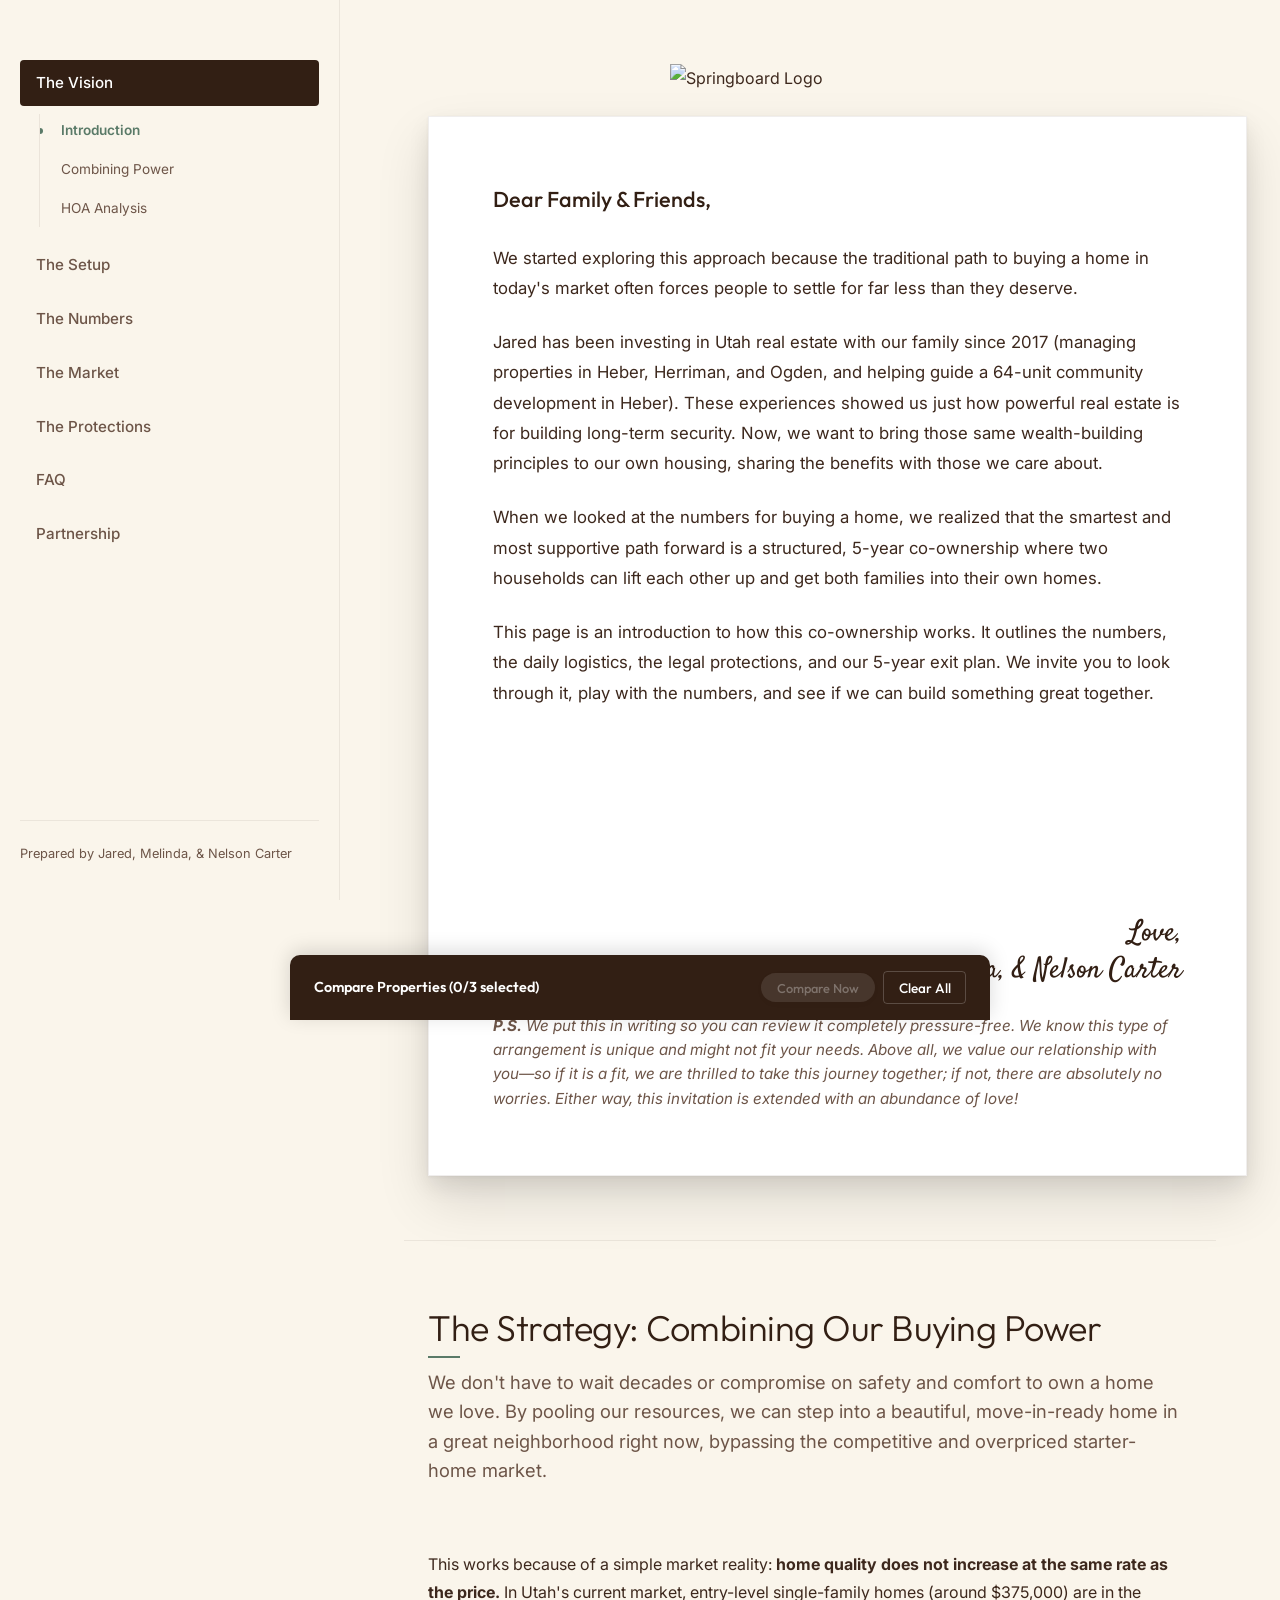
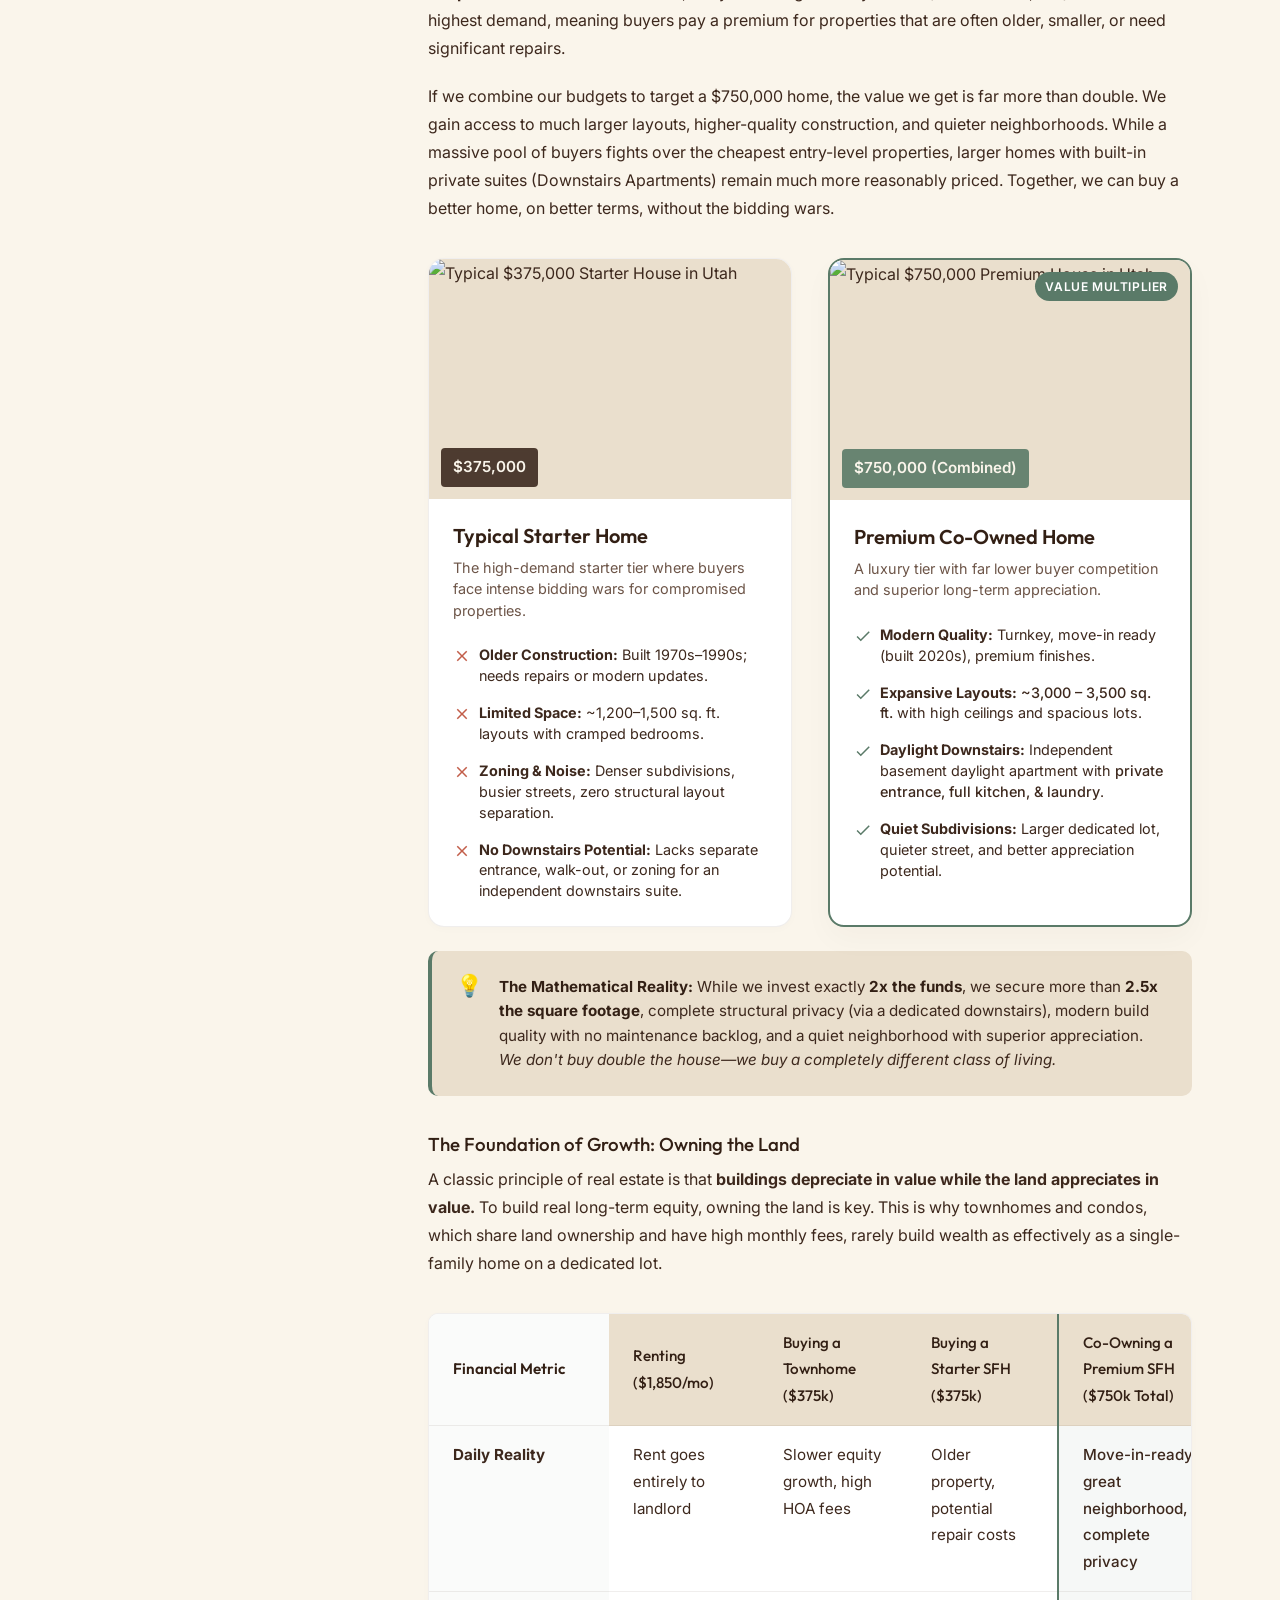
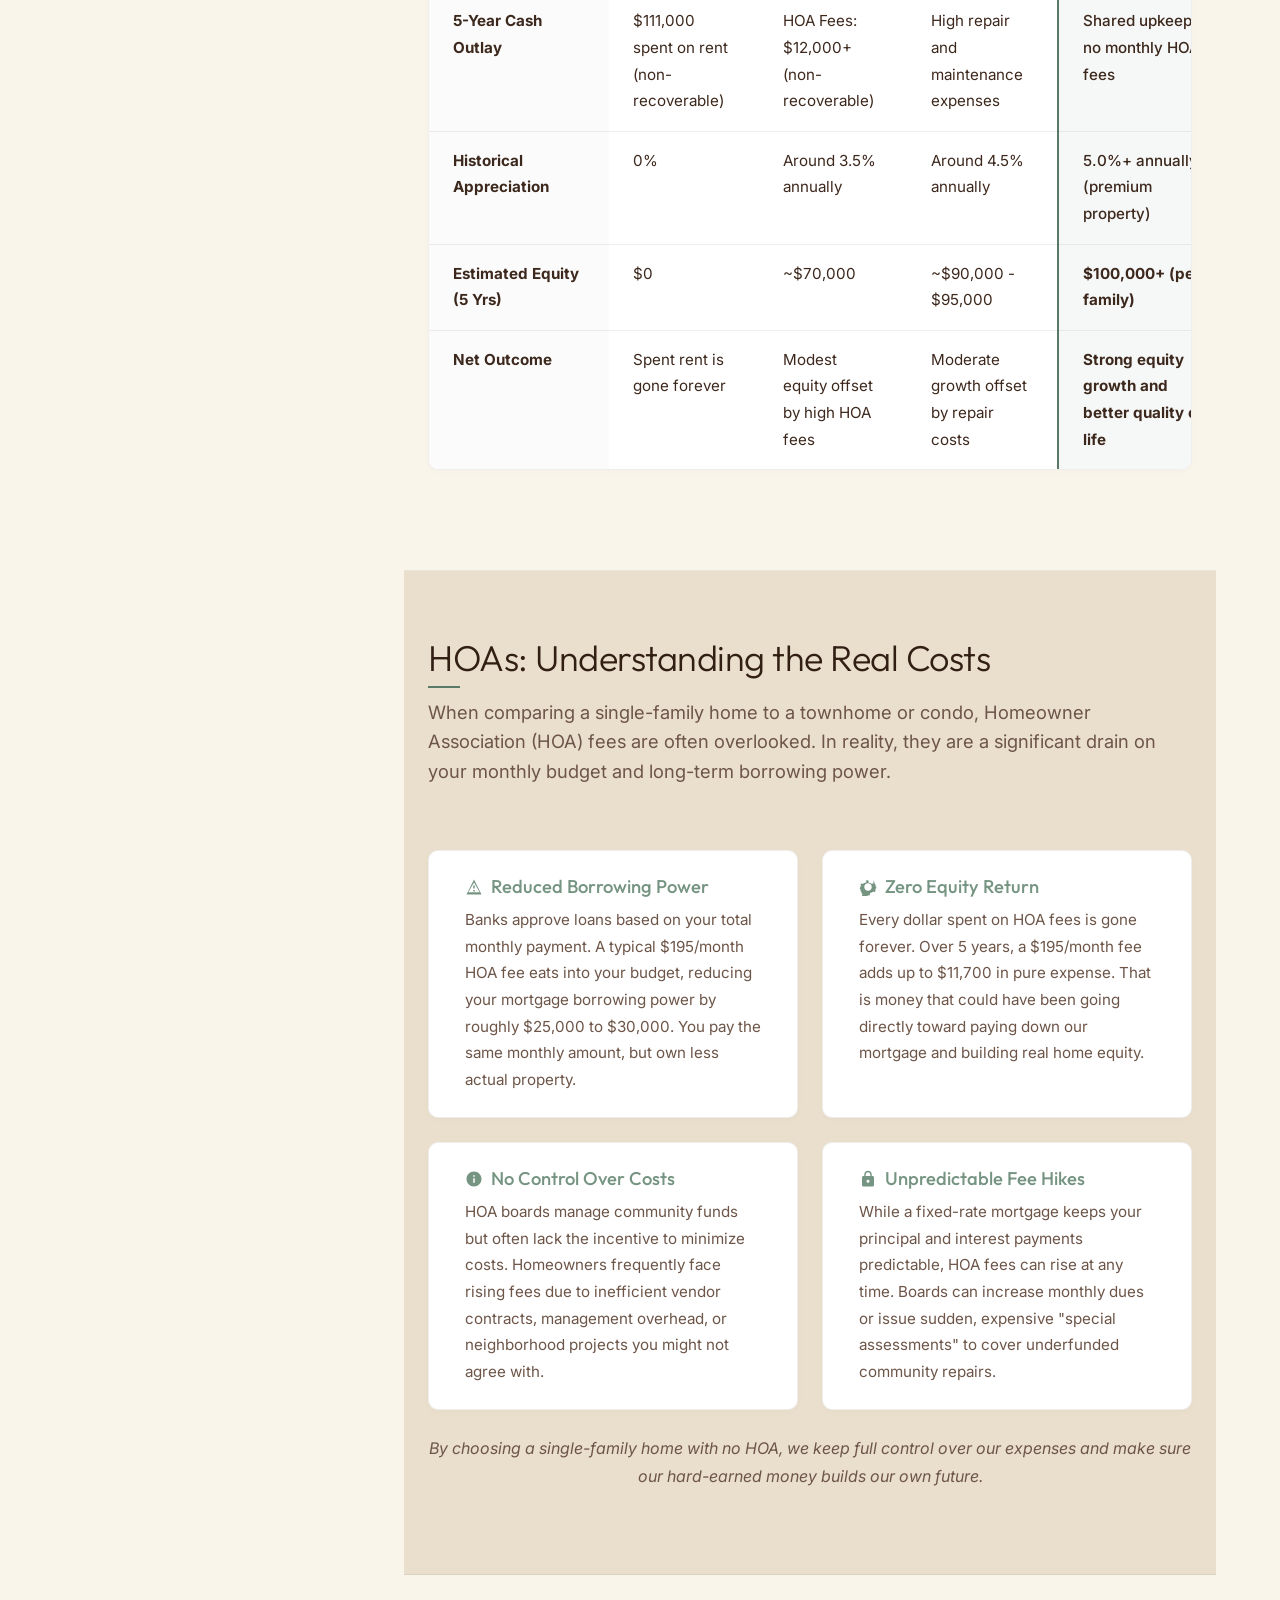
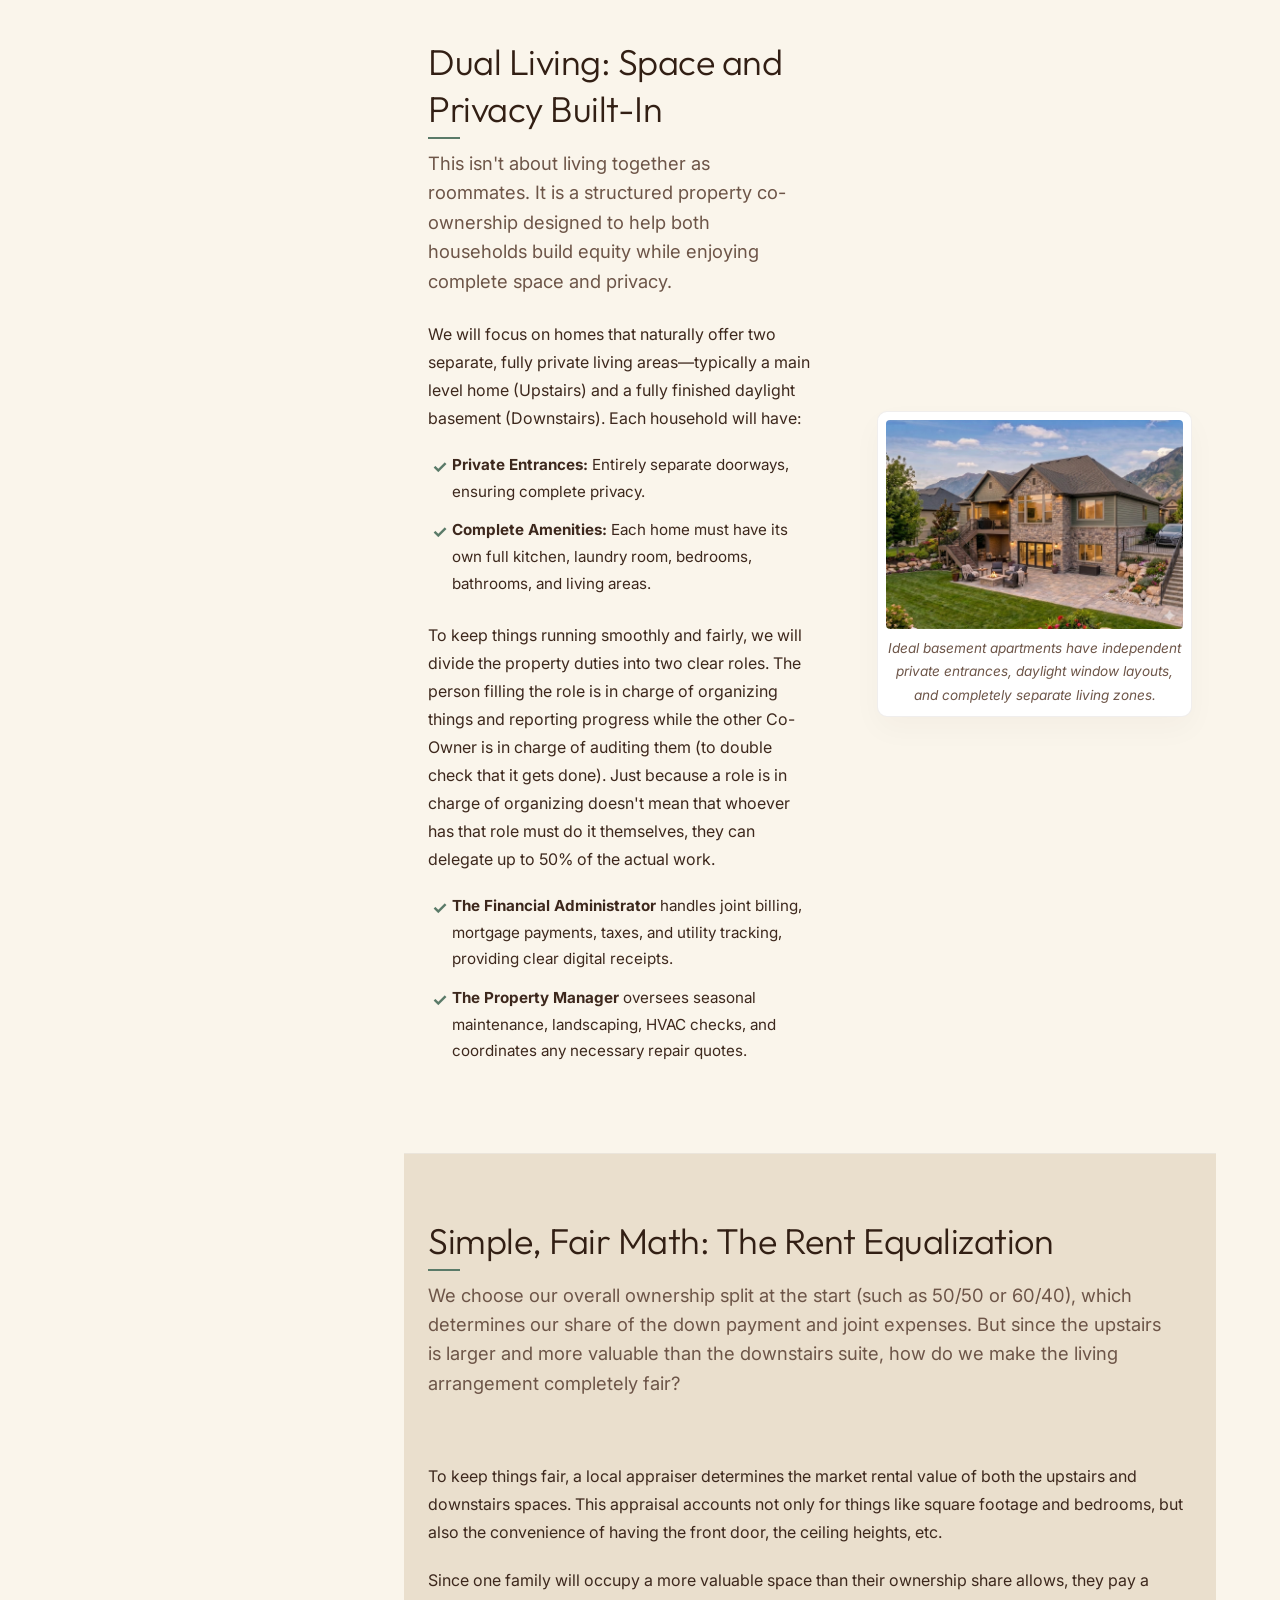
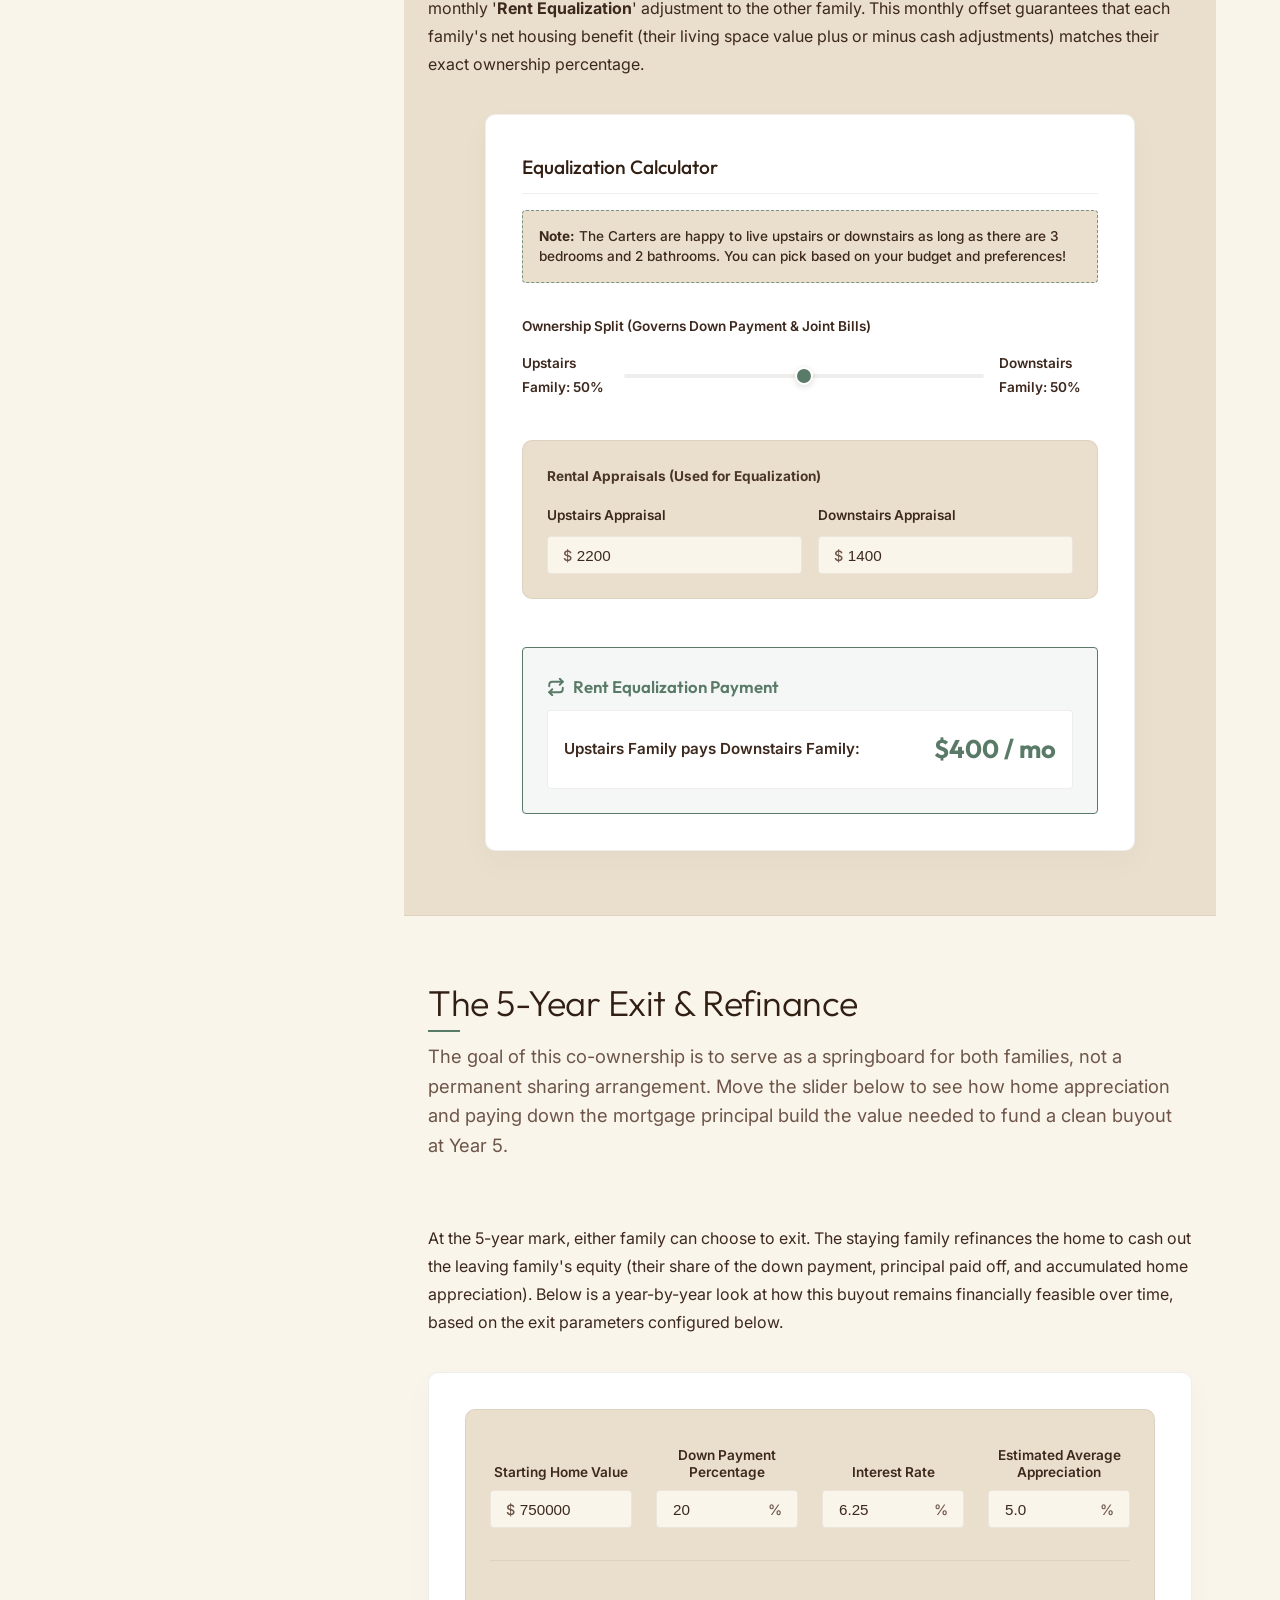
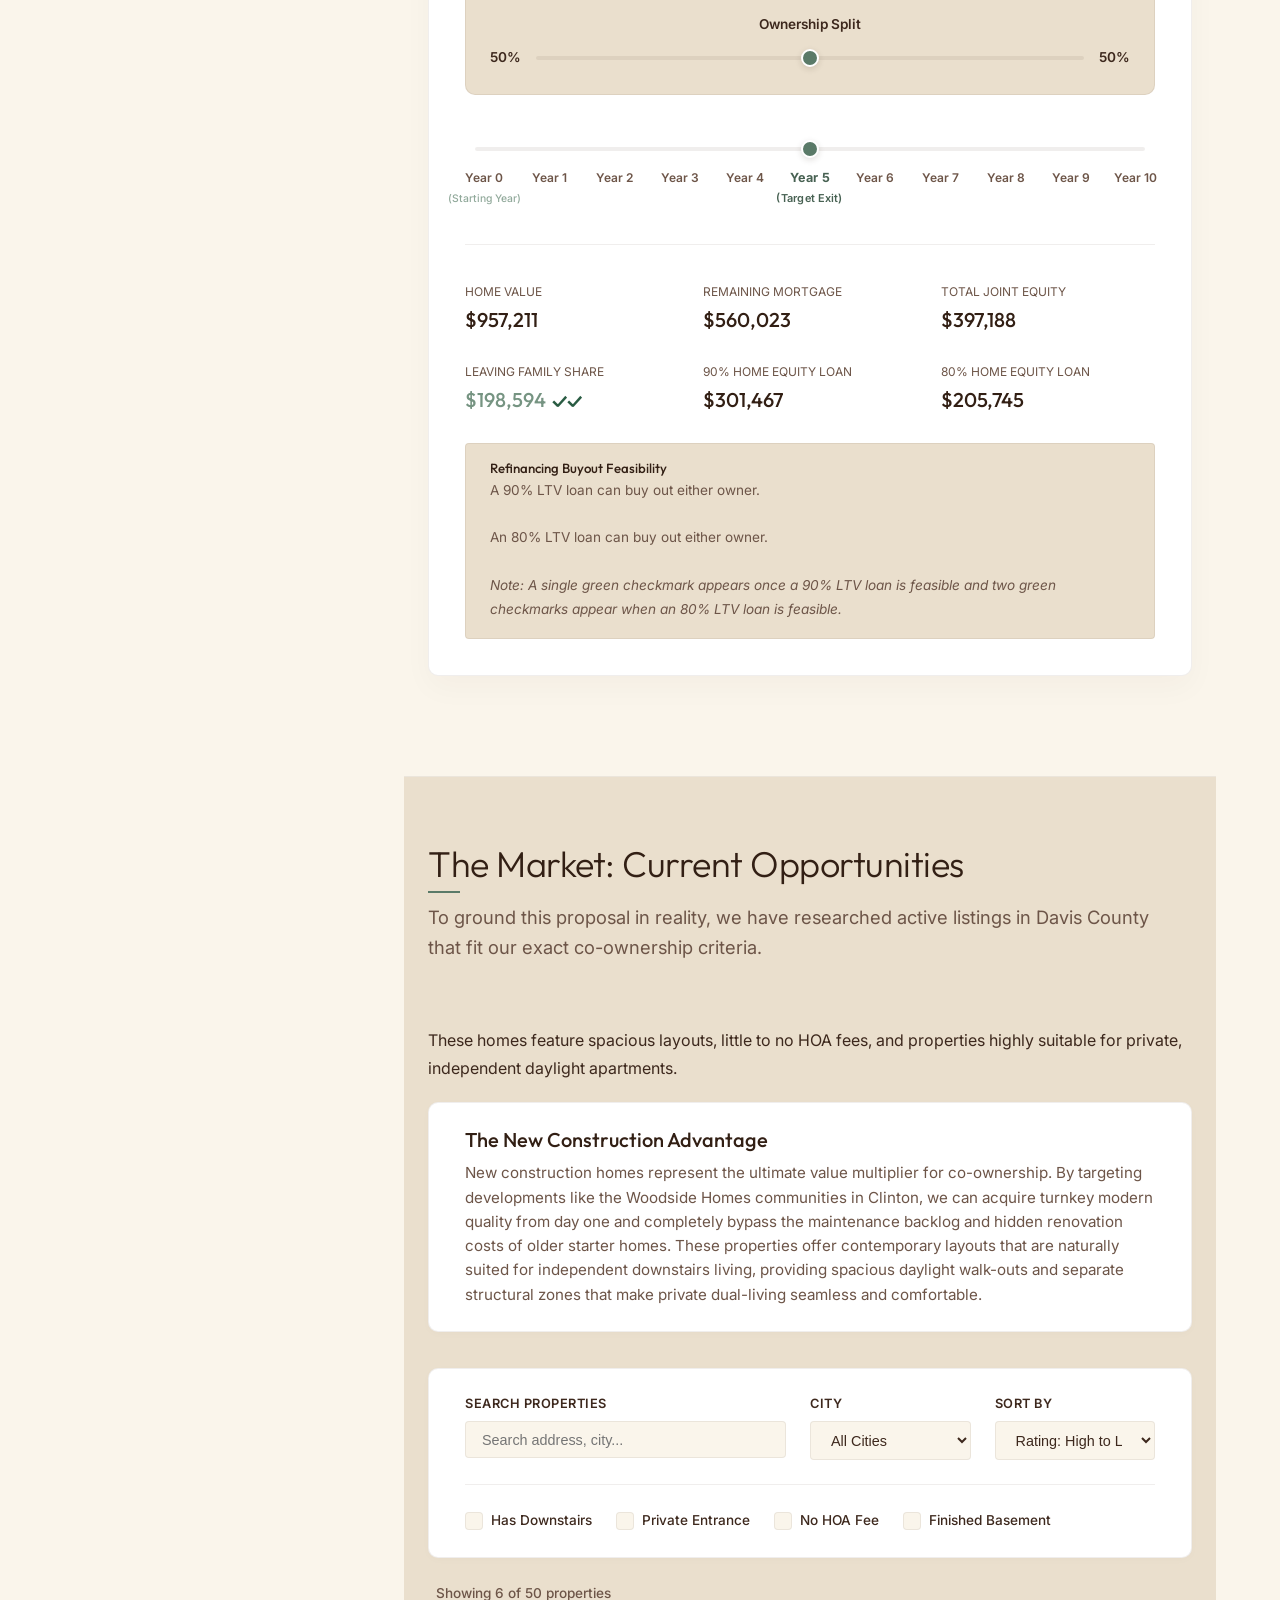
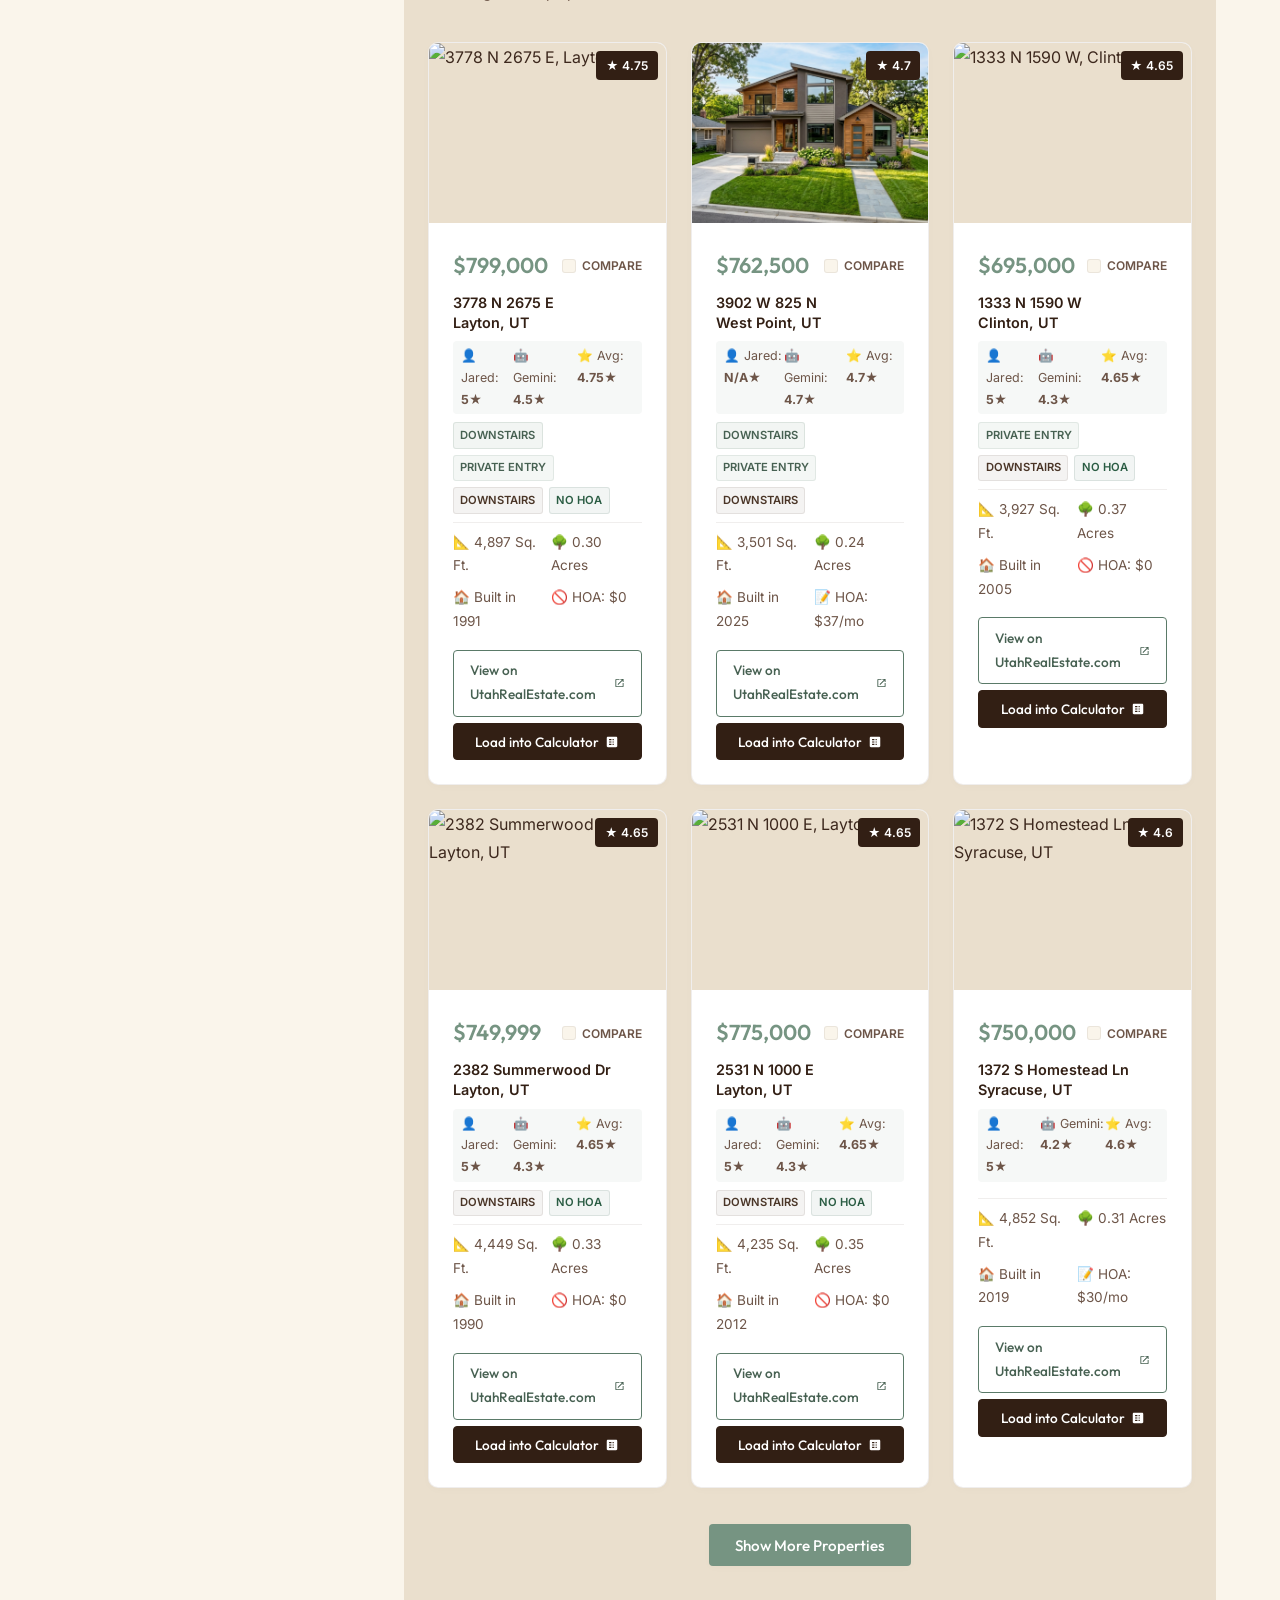
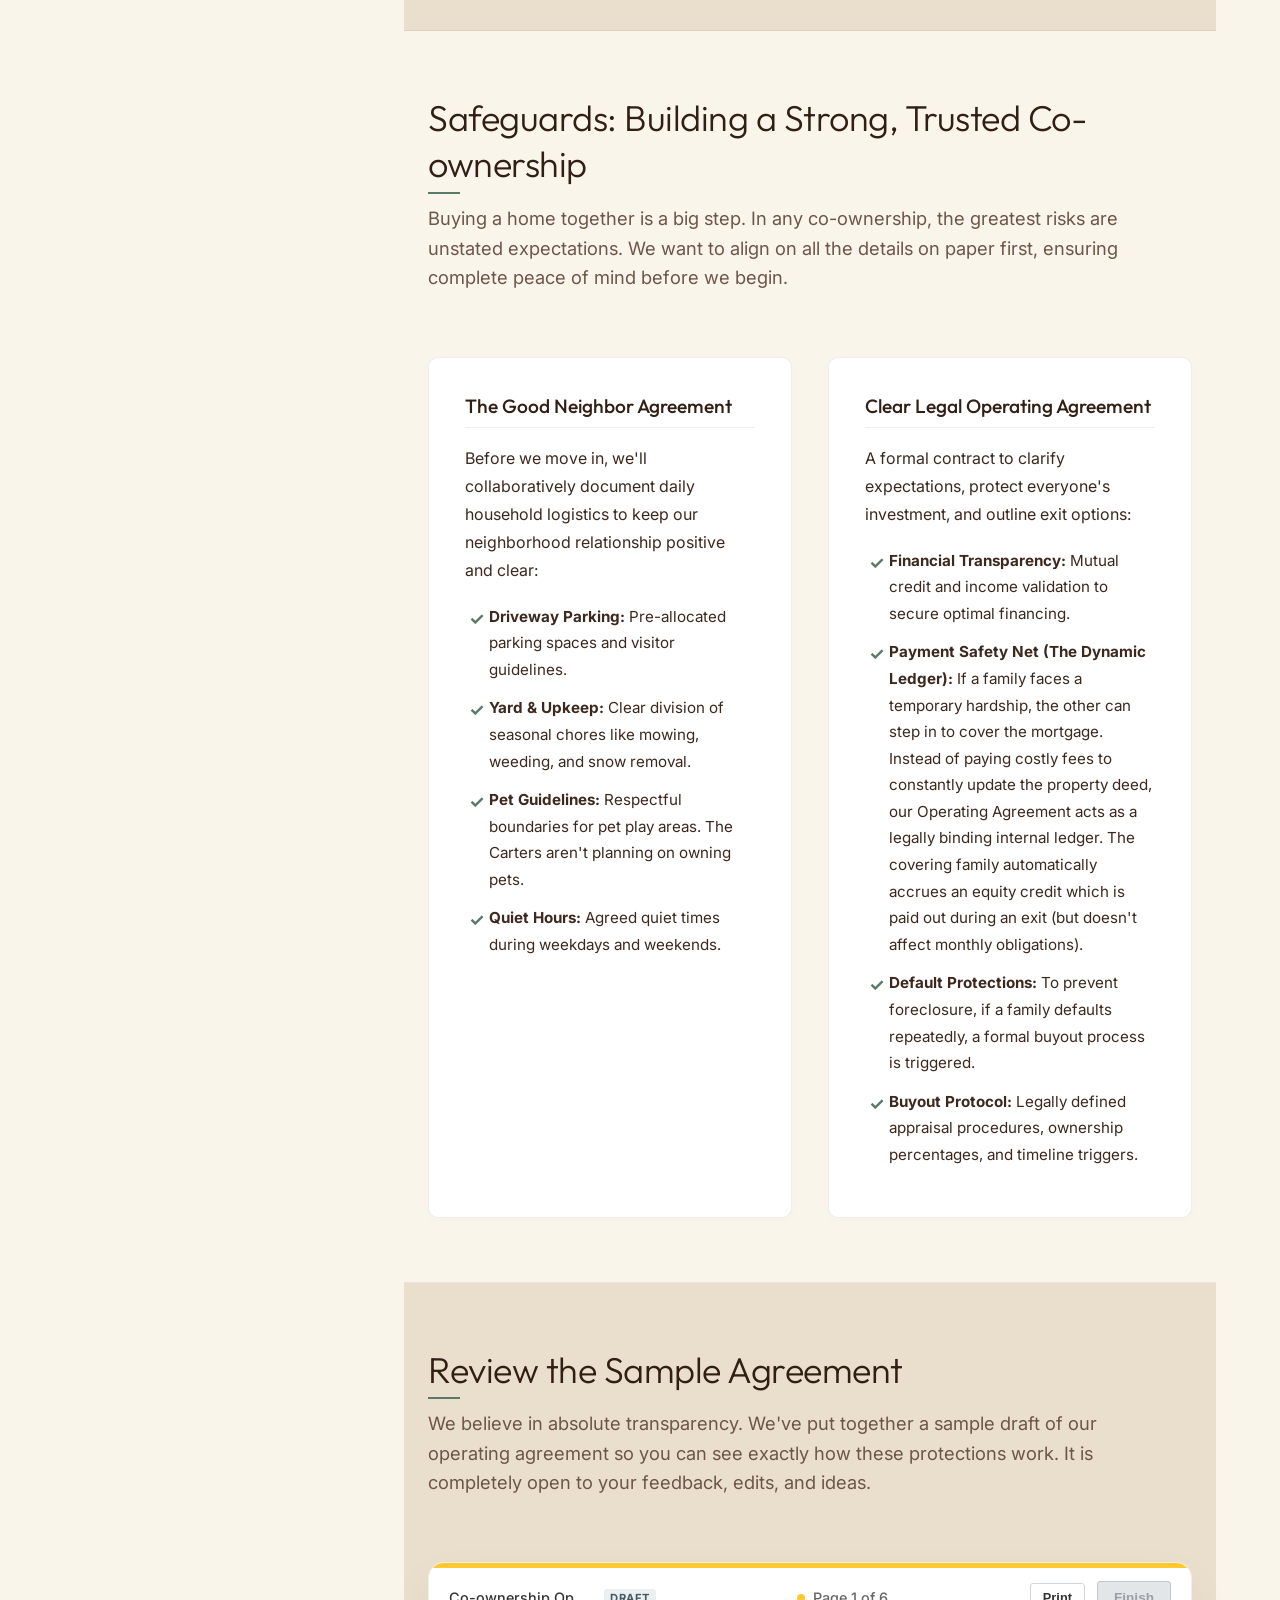
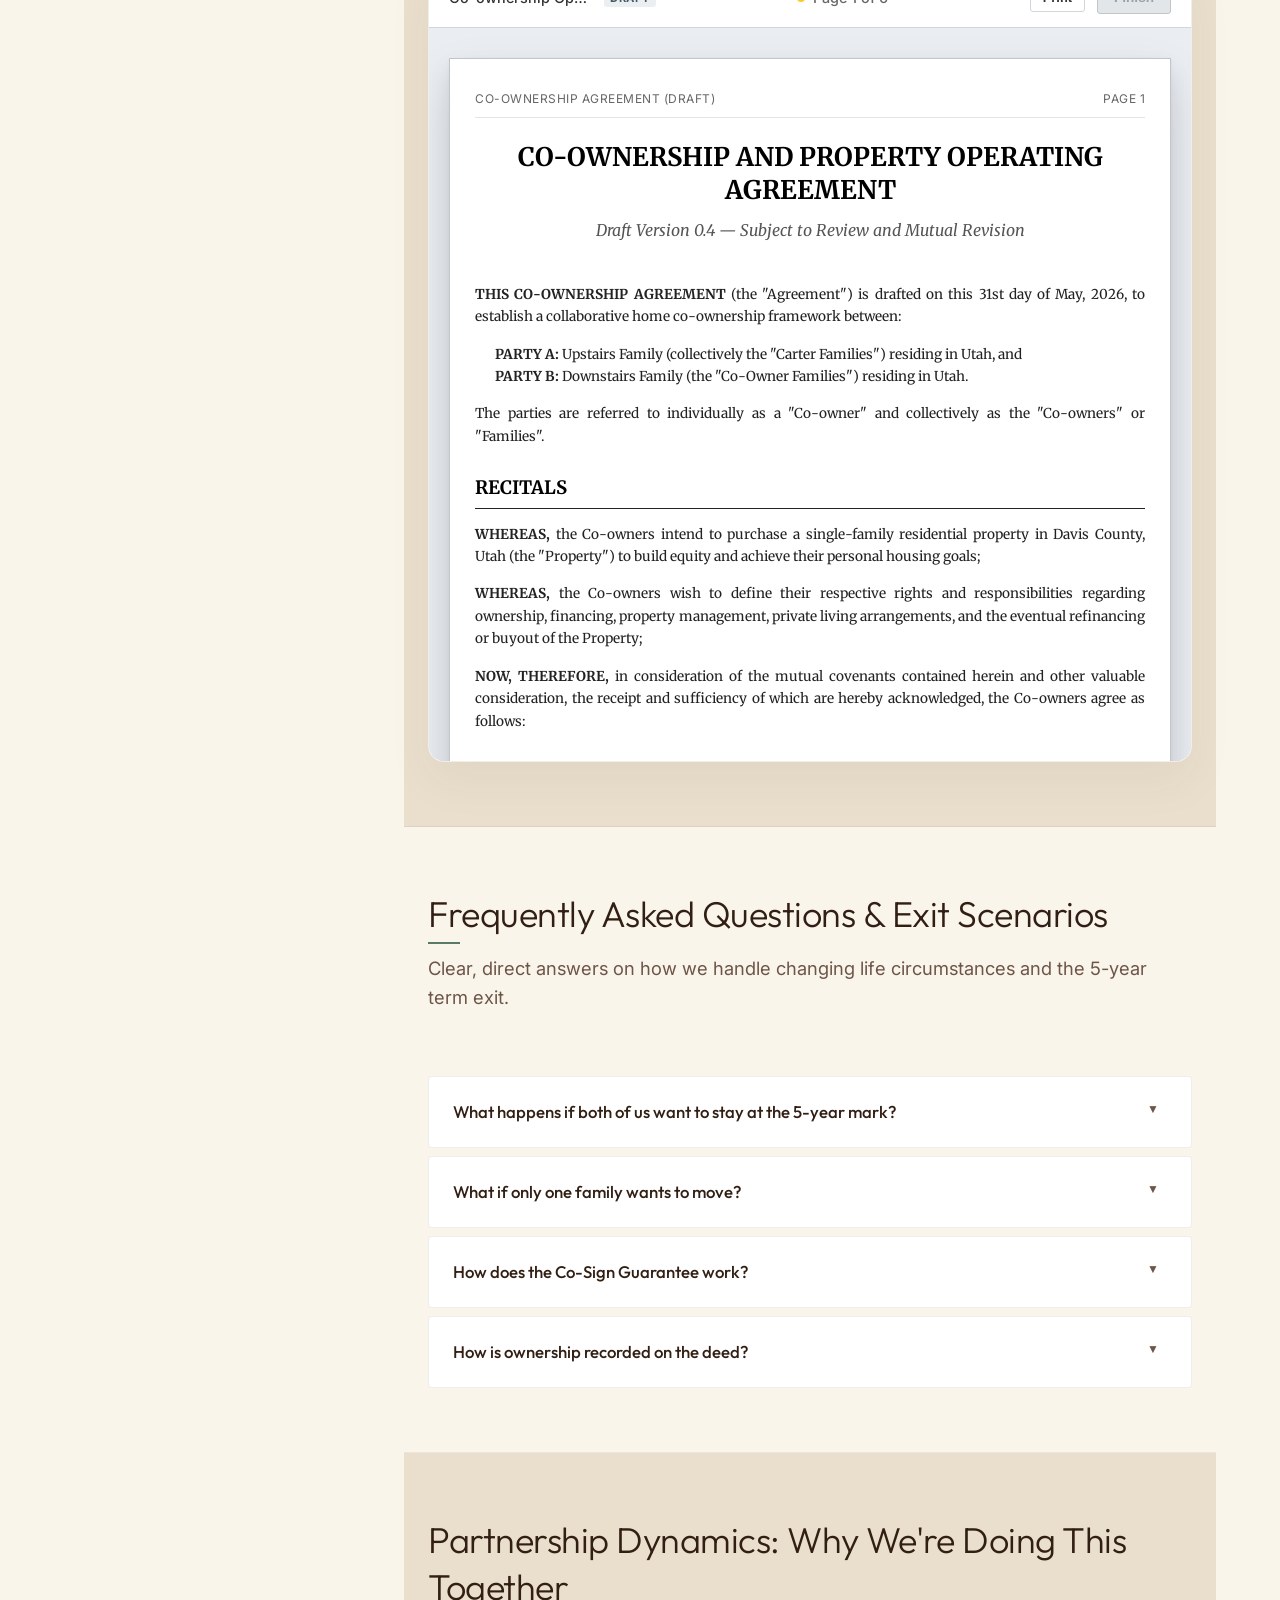
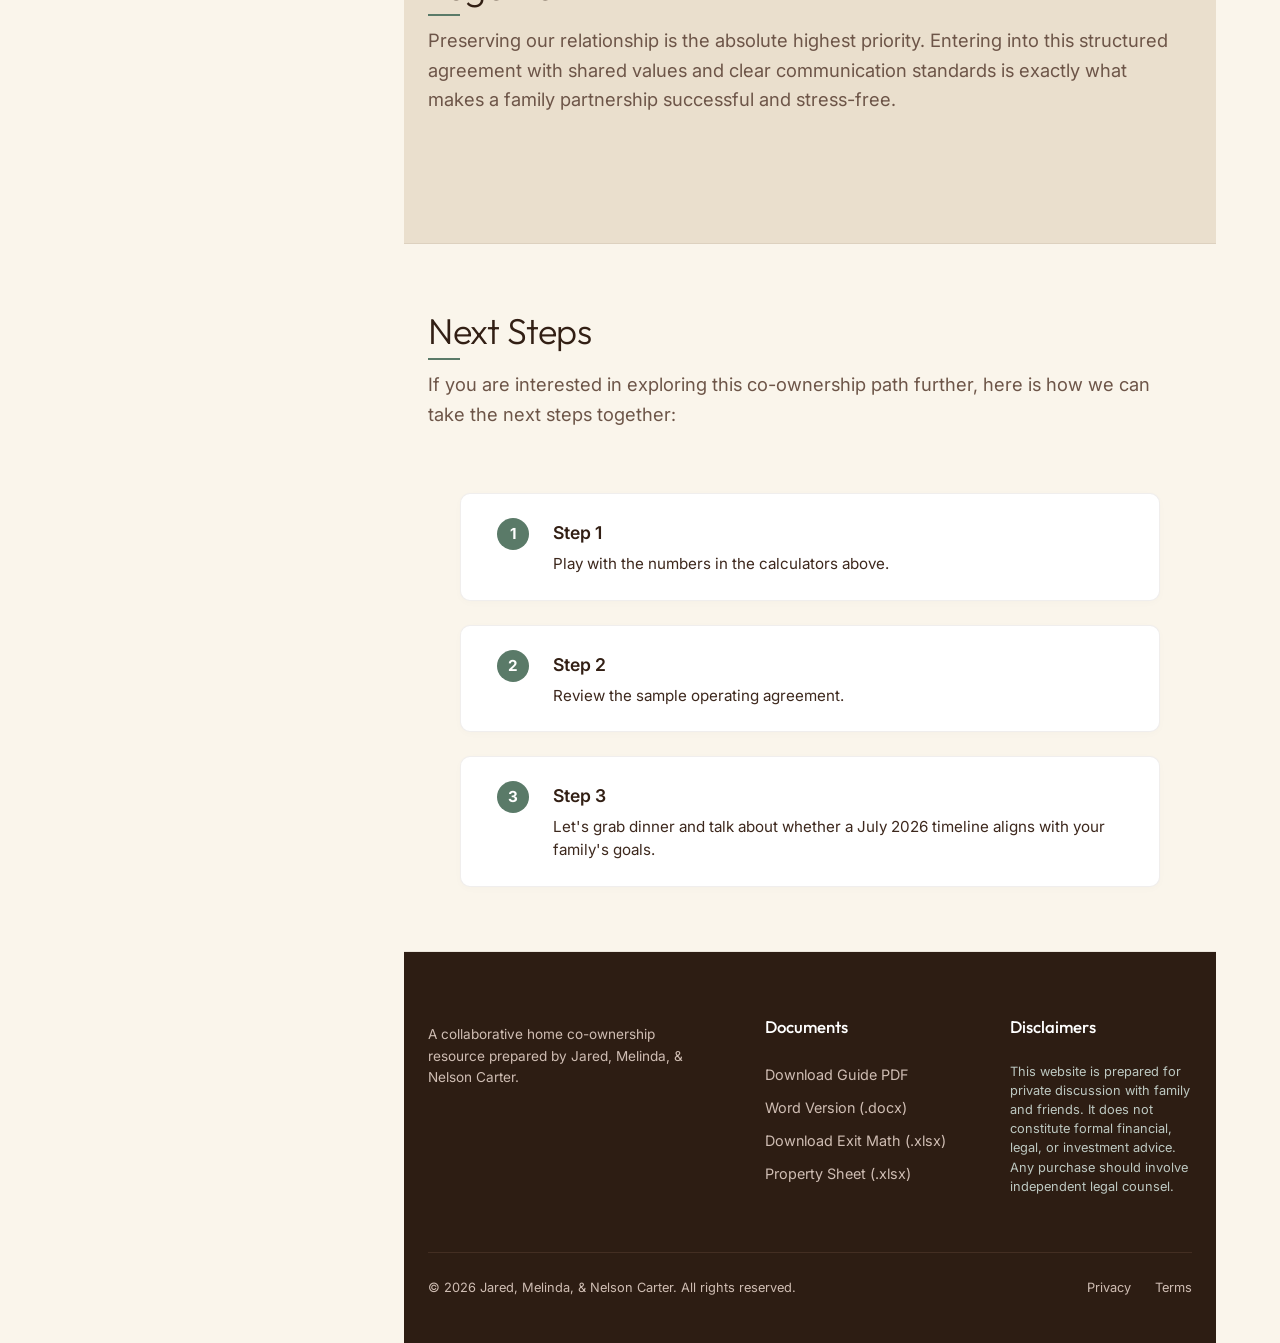
==== commit 60a8c4c7: "Update Payment Safety Net description in index.html" ====
--- a/index.html
+++ b/index.html
@@ -669,7 +669,7 @@
                     <p>A formal contract to clarify expectations, protect everyone's investment, and outline exit options:</p>
                     <ul class="checklist-ul">
                         <li><strong>Financial Transparency:</strong> Mutual credit and income validation to secure optimal financing.</li>
-                        <li><strong>Payment Safety Net (The Dynamic Ledger):</strong> If a family faces a temporary hardship, the other can step in to cover the mortgage. Instead of paying costly fees to constantly update the property deed, our Operating Agreement acts as a legally binding internal ledger. The covering family automatically accrues an equity credit (plus a pre-agreed interest adjustment) which is paid out directly from this ledger during the 5-year exit refinance.</li>
+                        <li><strong>Payment Safety Net (The Dynamic Ledger):</strong> If a family faces a temporary hardship, the other can step in to cover the mortgage. Instead of paying costly fees to constantly update the property deed, our Operating Agreement acts as a legally binding internal ledger. The covering family automatically accrues an equity credit which is paid out during an exit (but doesn't affect monthly obligations).</li>
                         <li><strong>Default Protections:</strong> To prevent foreclosure, if a family defaults repeatedly, a formal buyout process is triggered.</li>
                         <li><strong>Buyout Protocol:</strong> Legally defined appraisal procedures, ownership percentages, and timeline triggers.</li>
                     </ul>
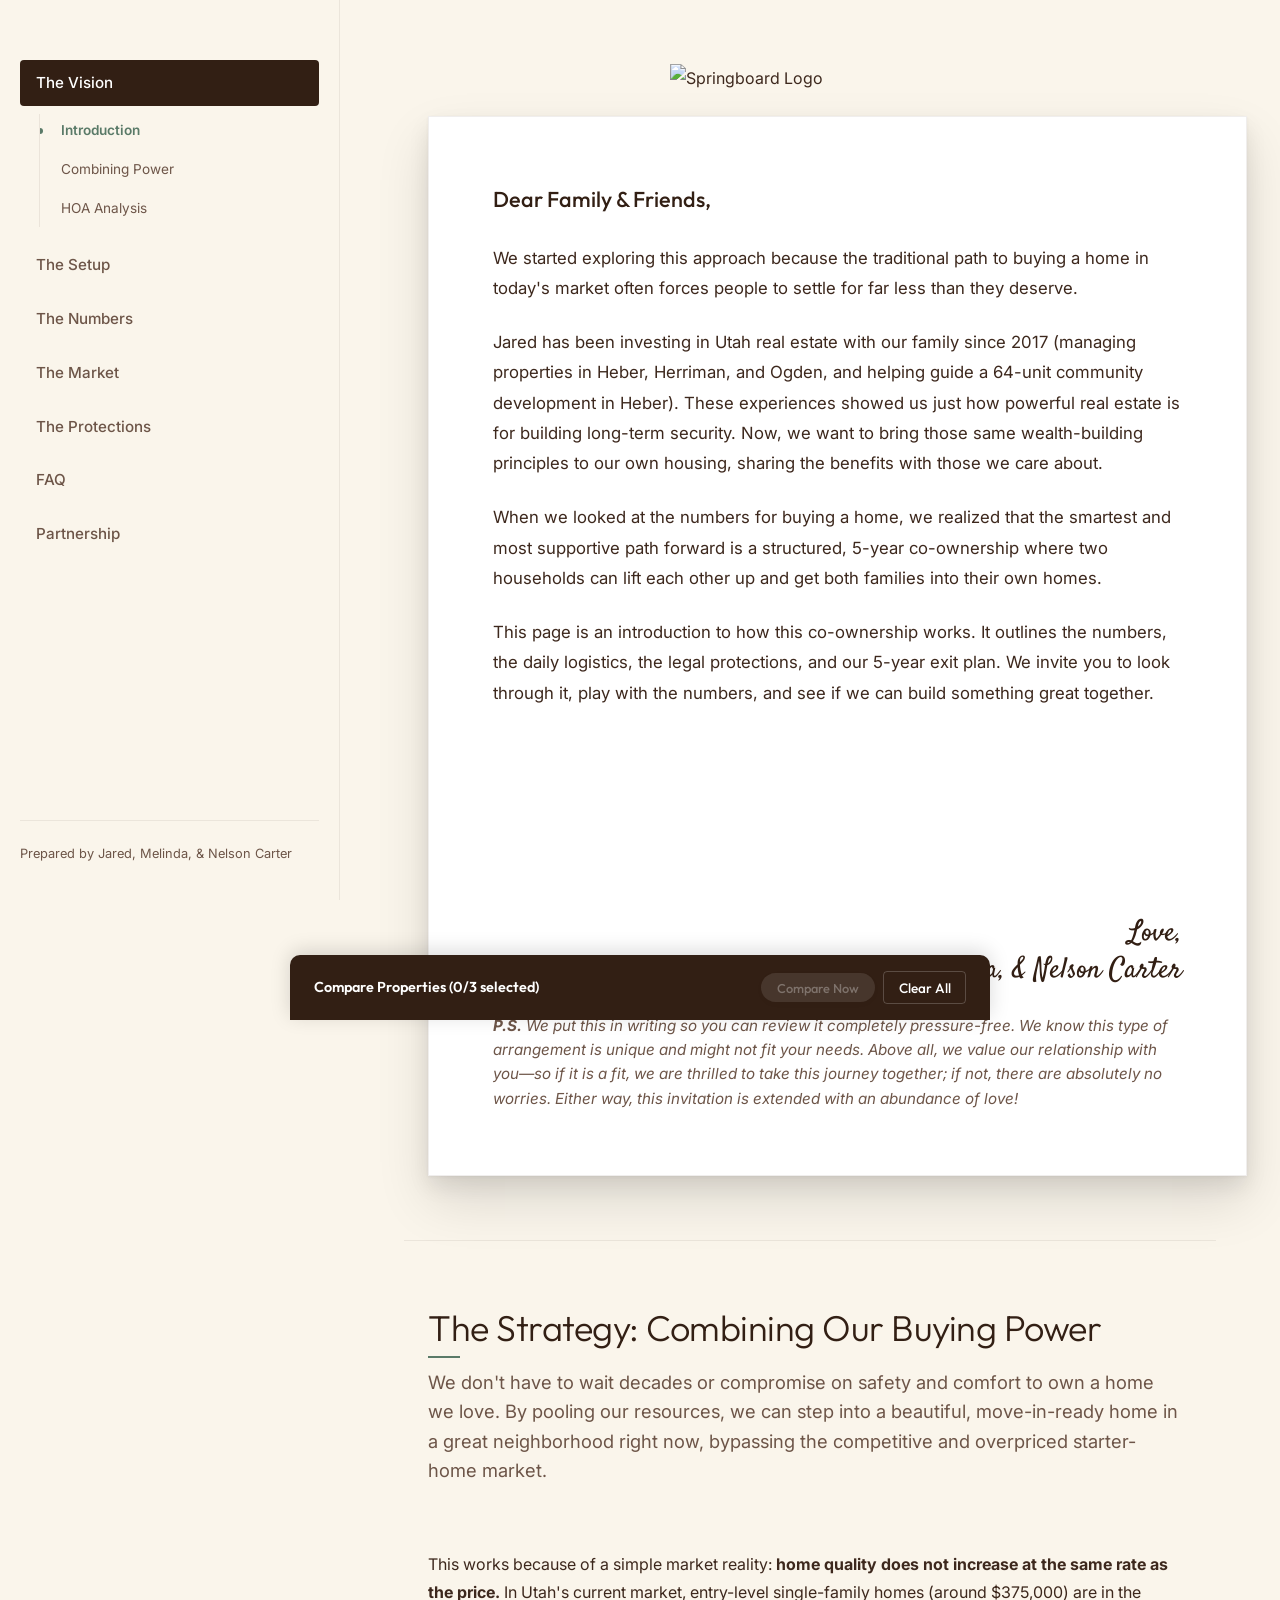
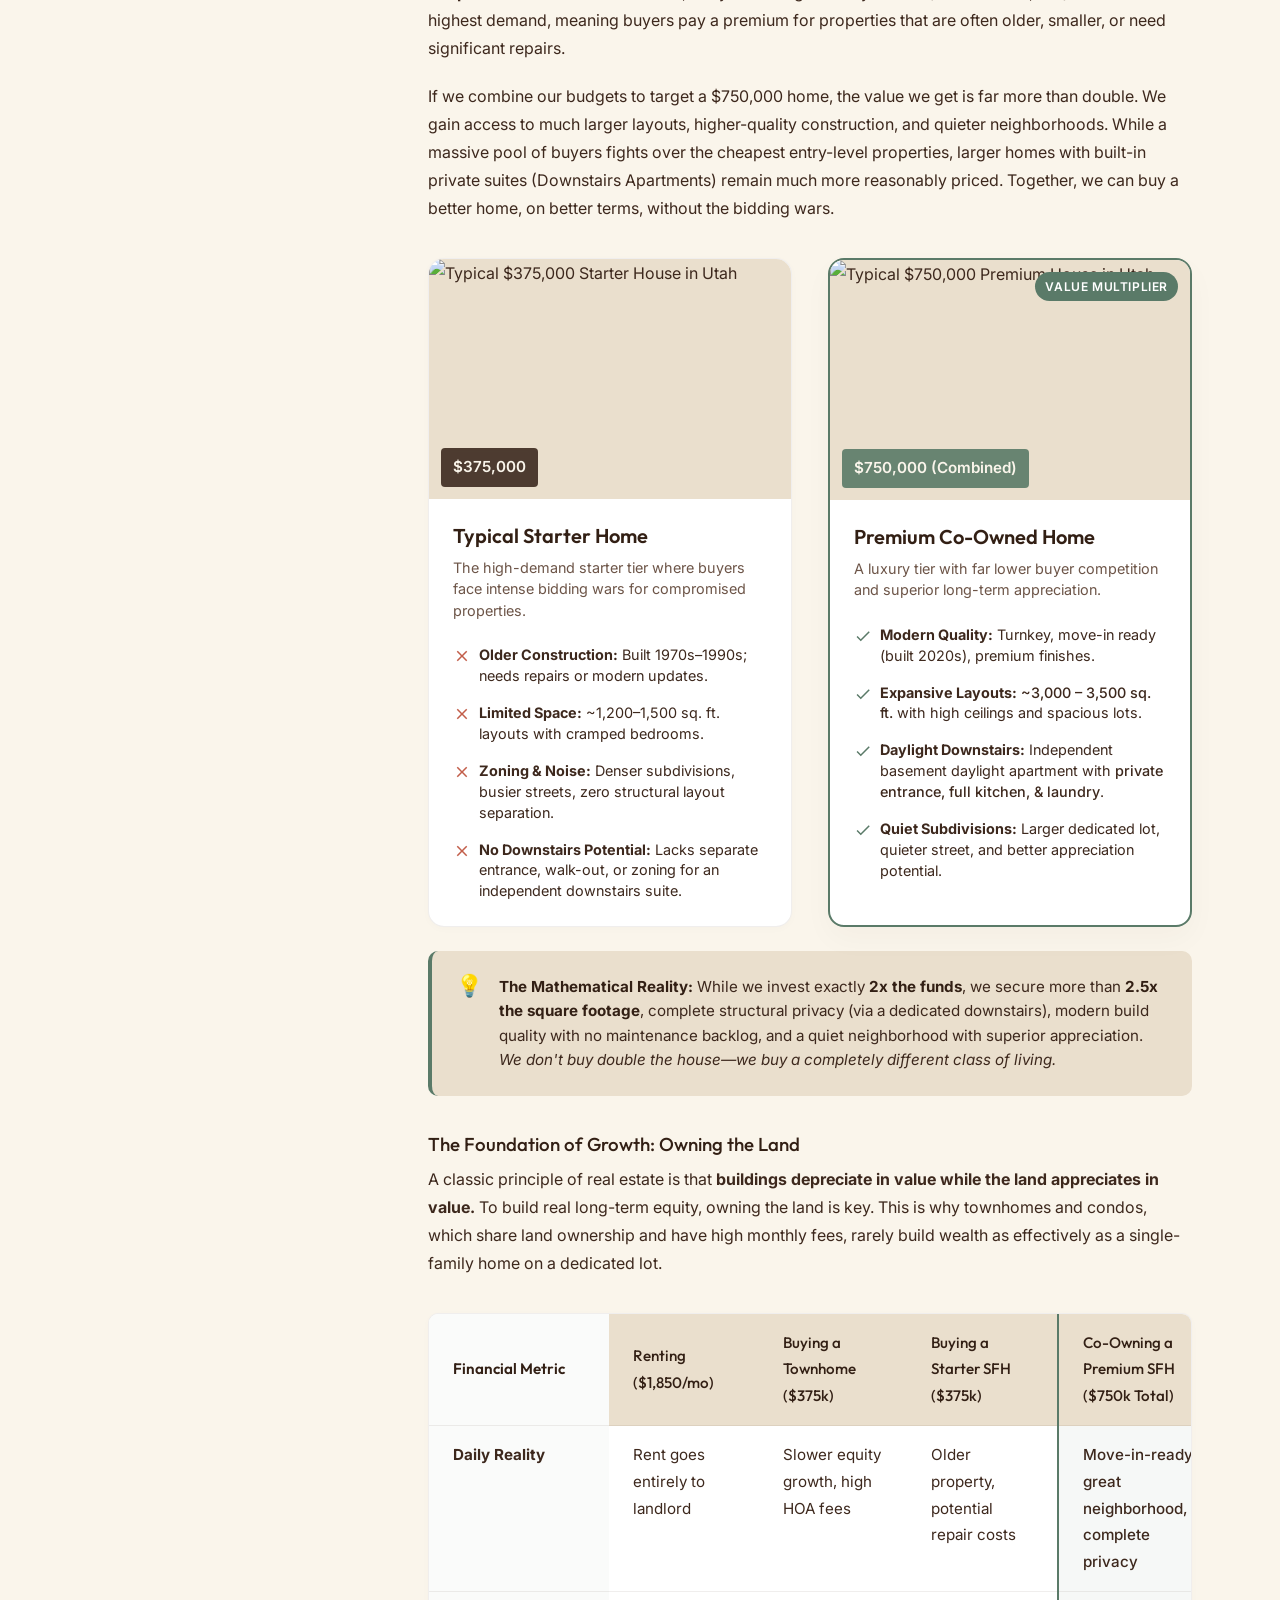
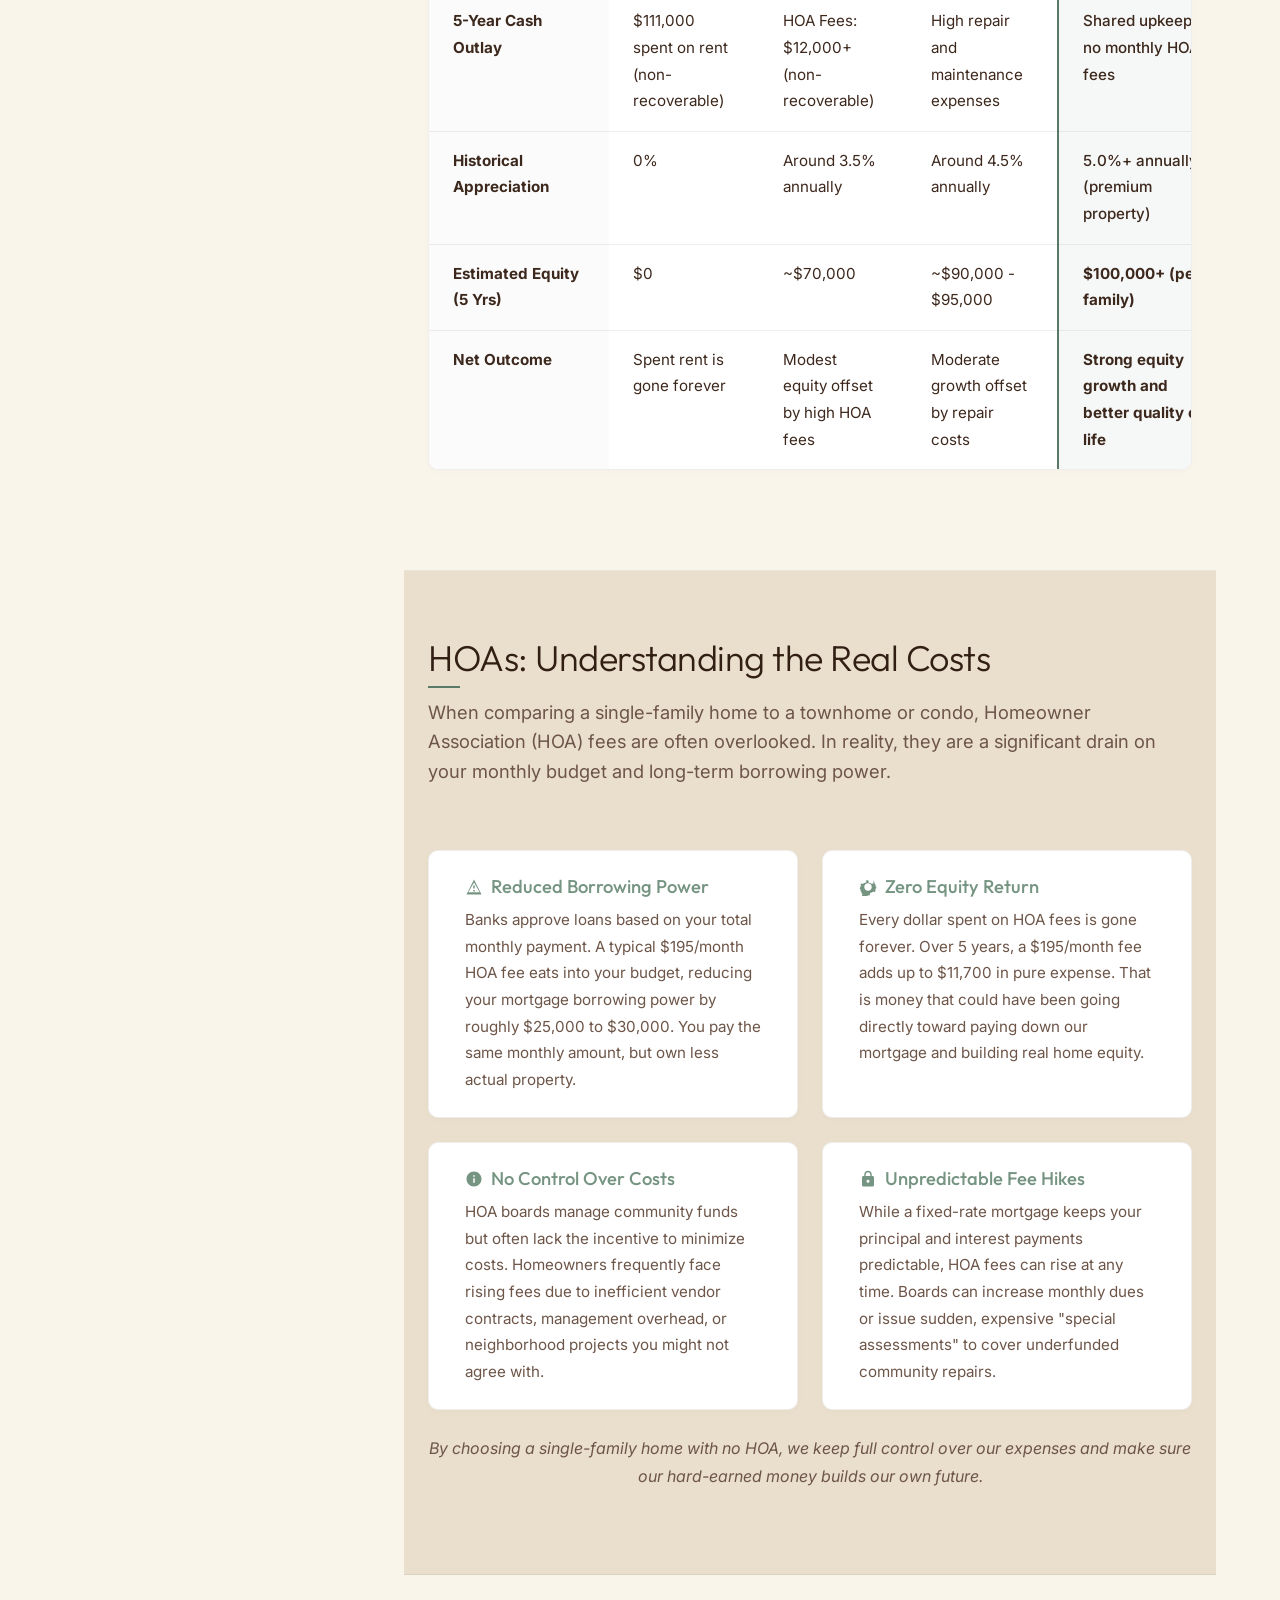
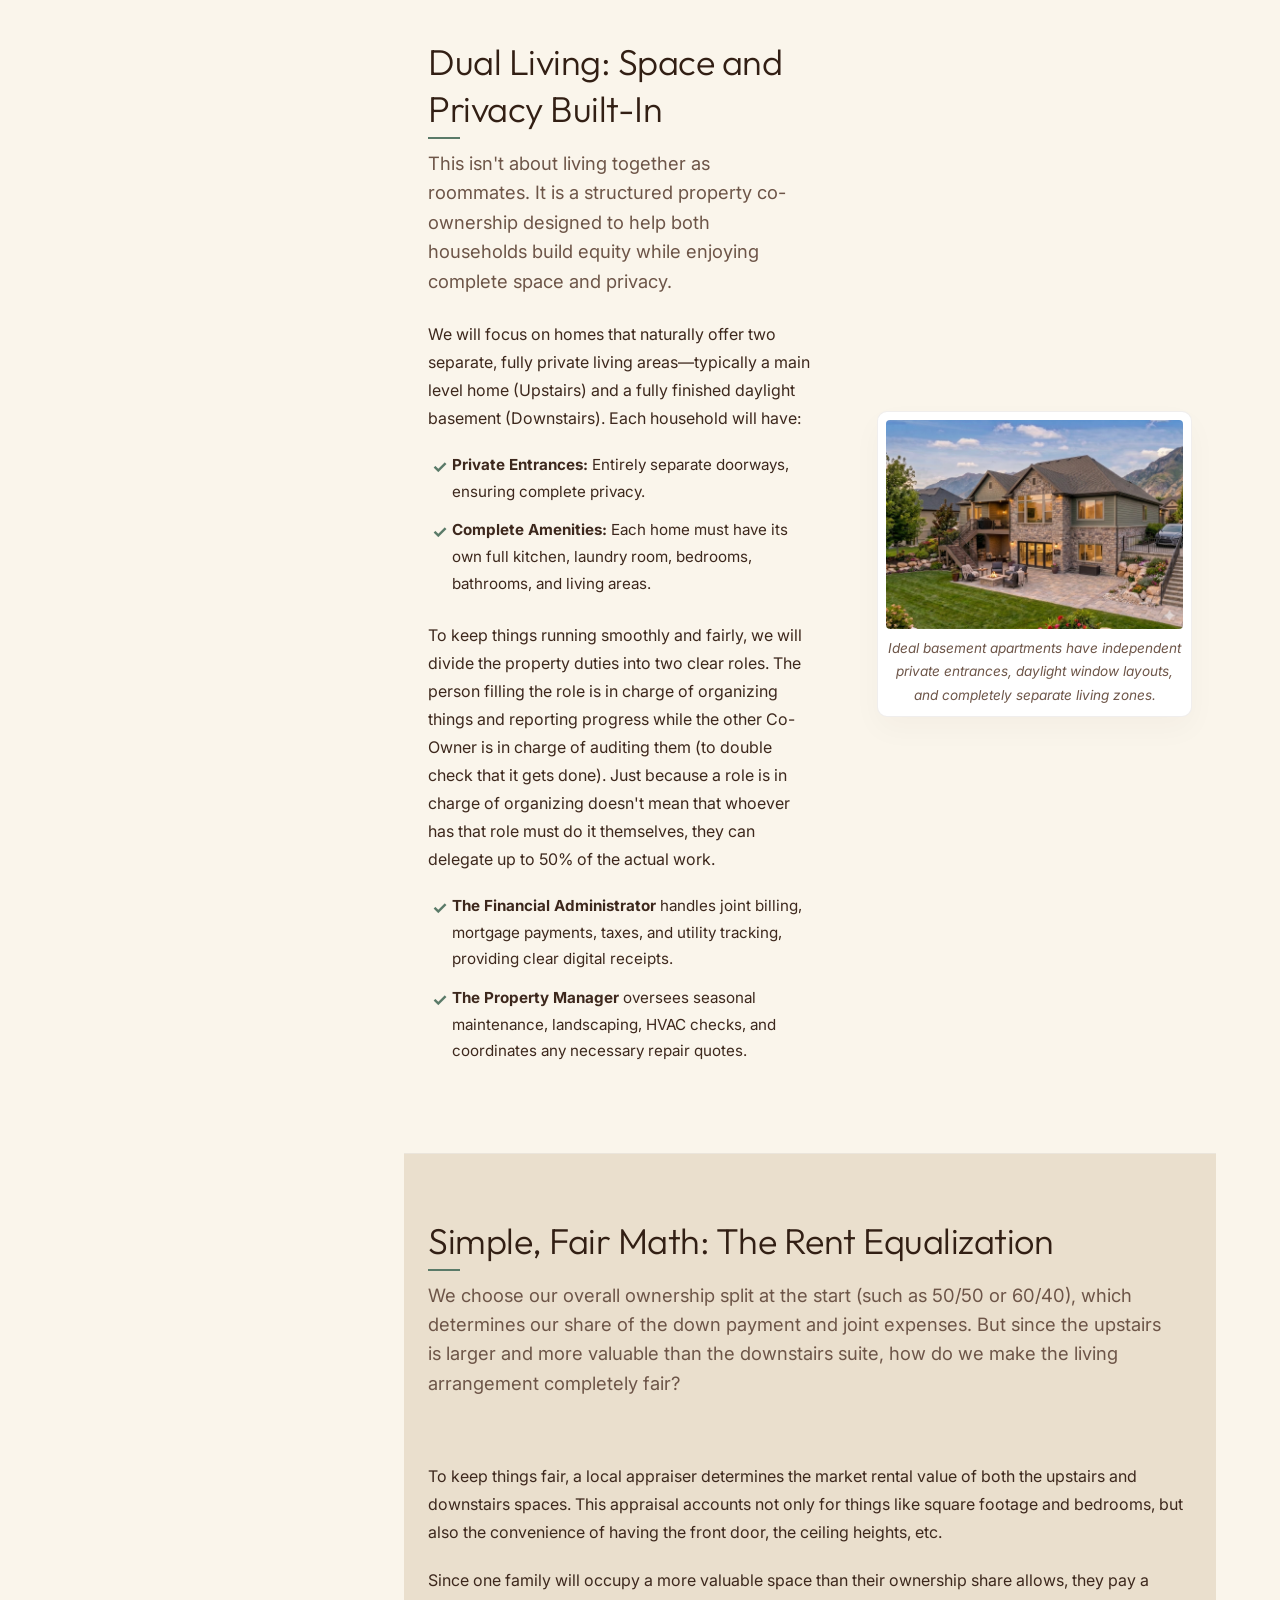
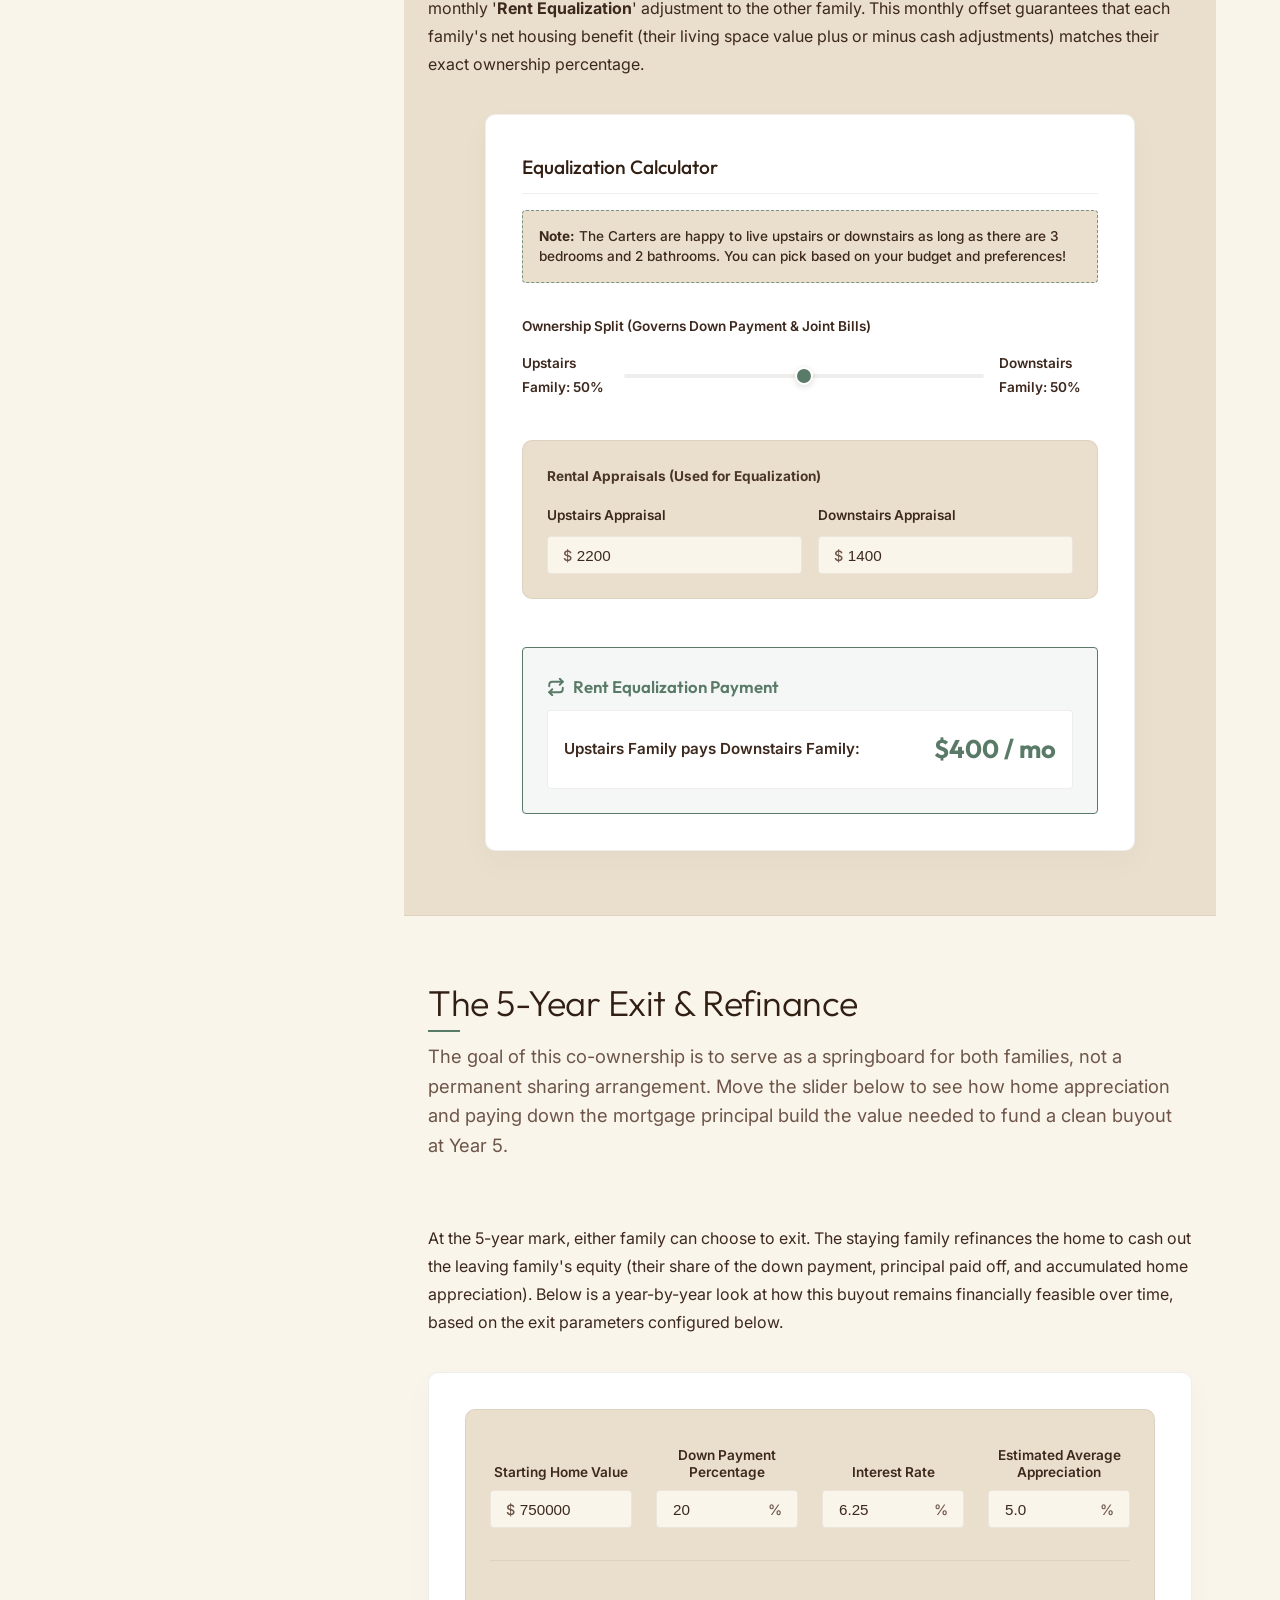
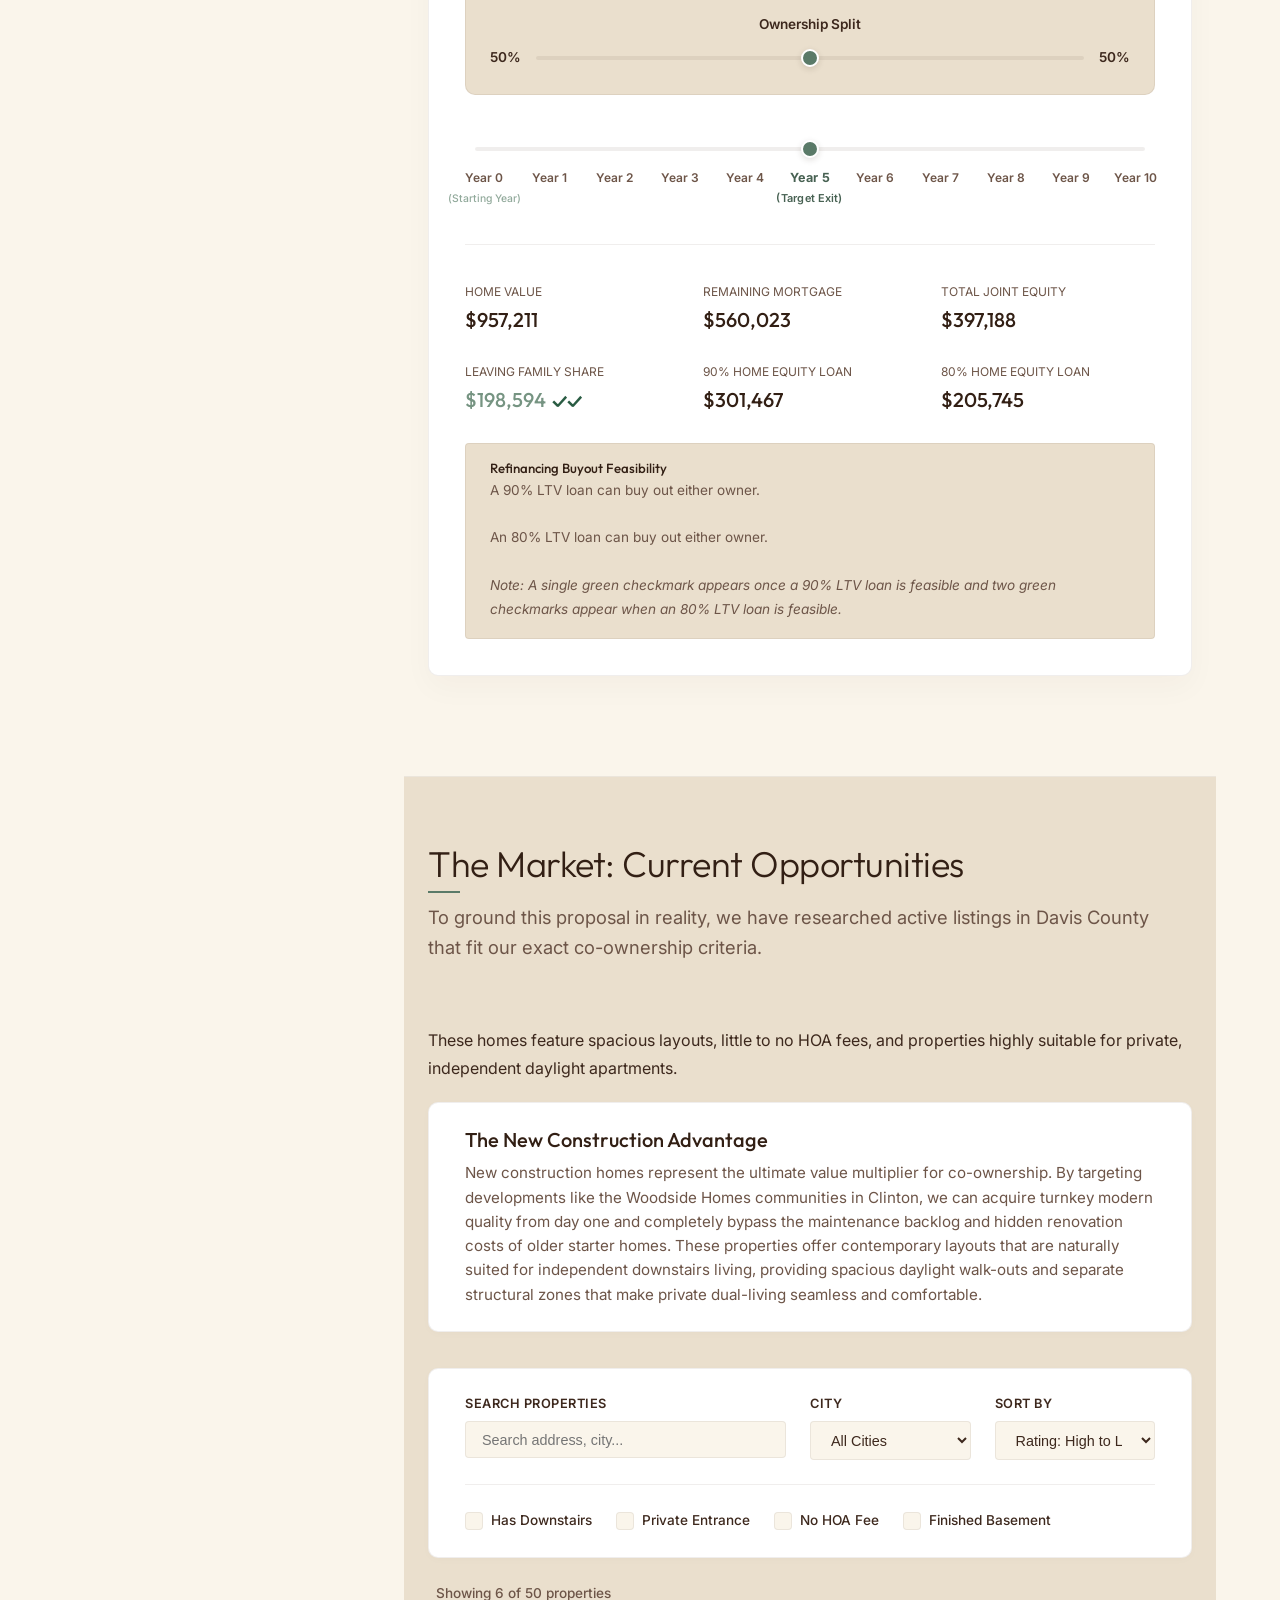
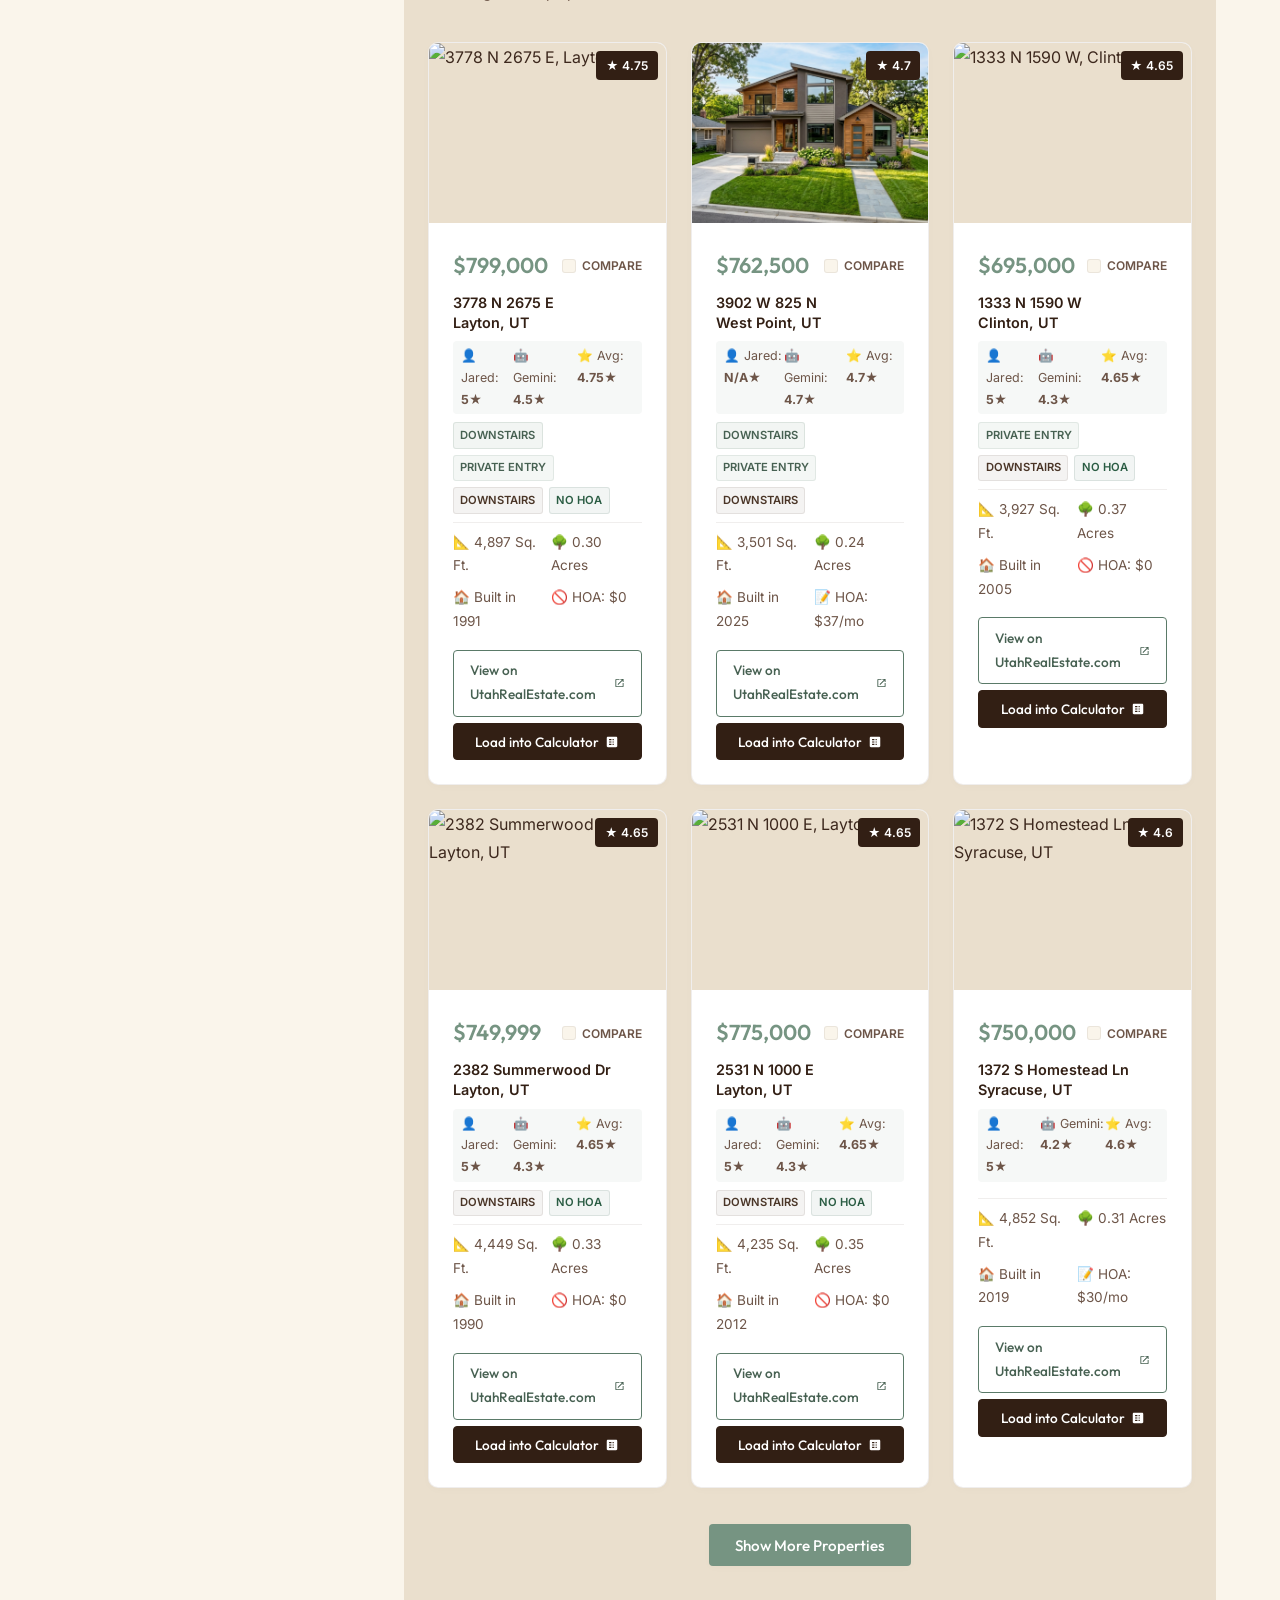
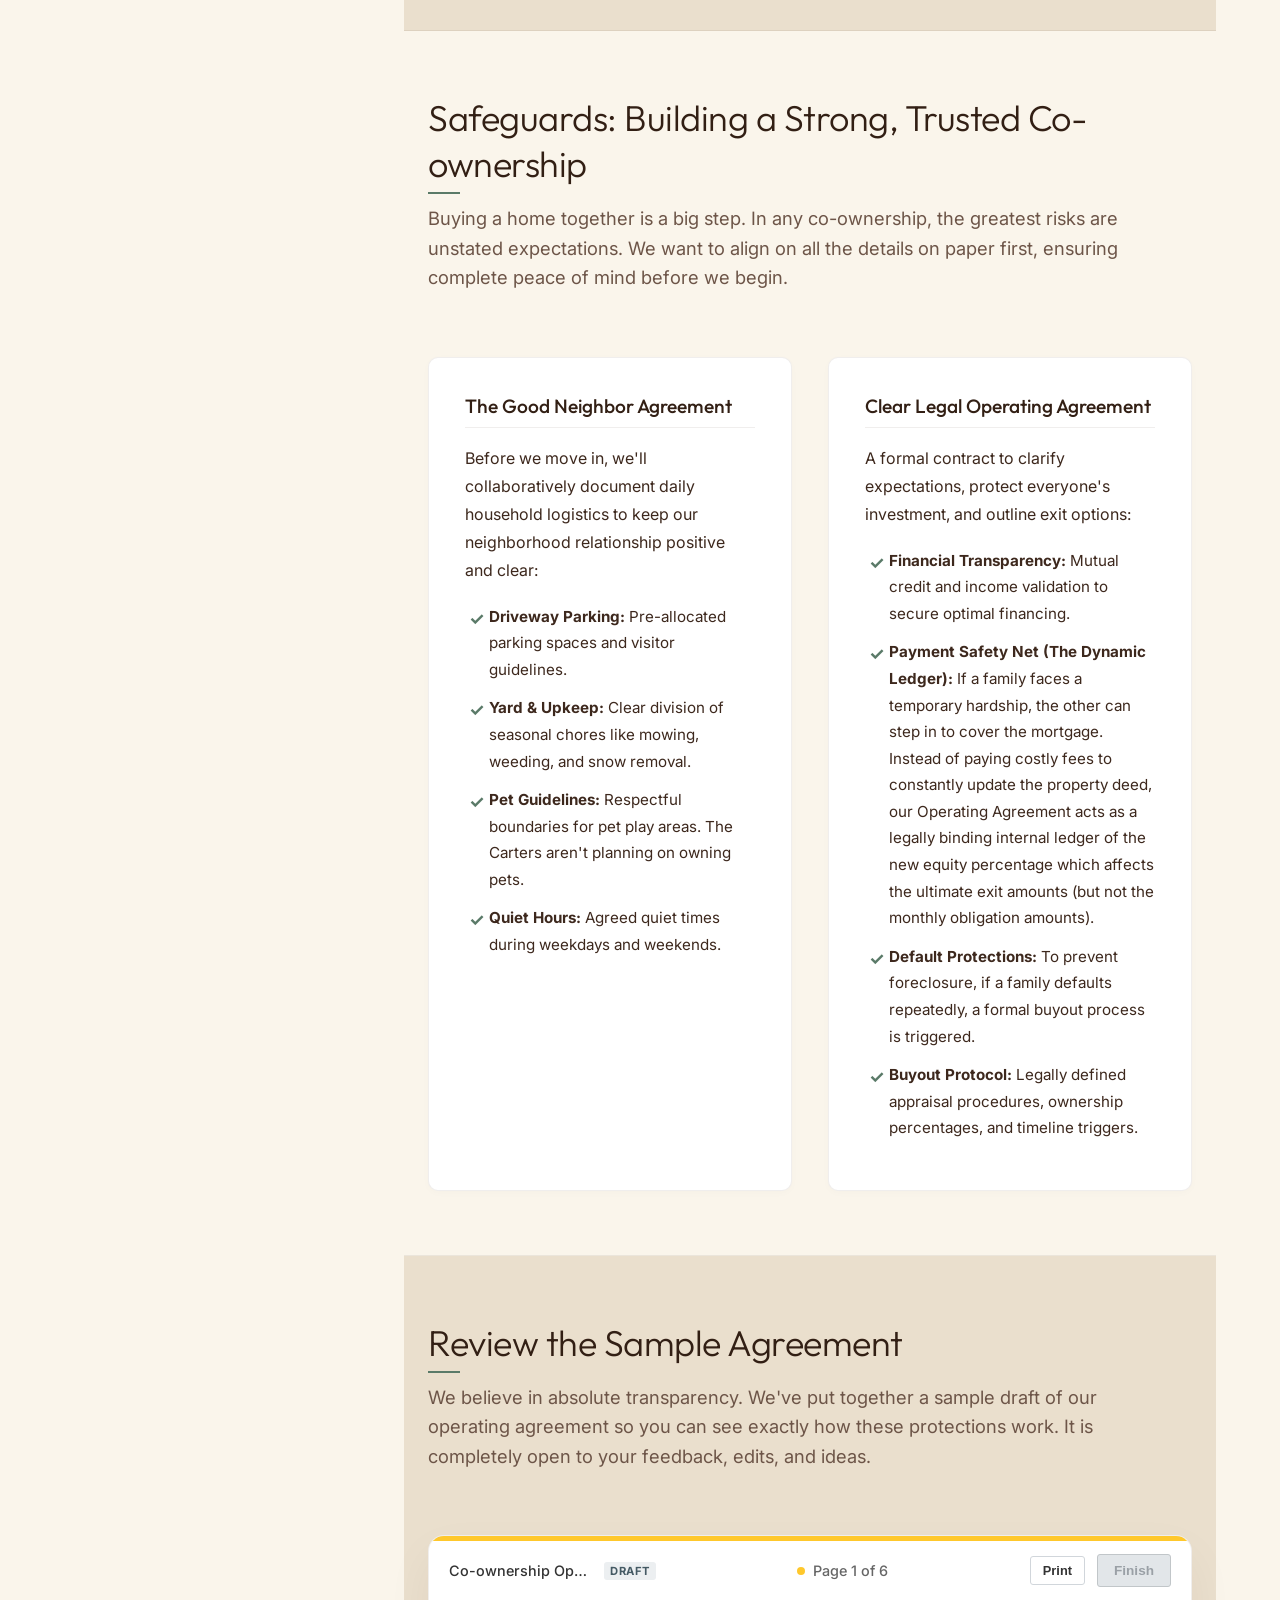
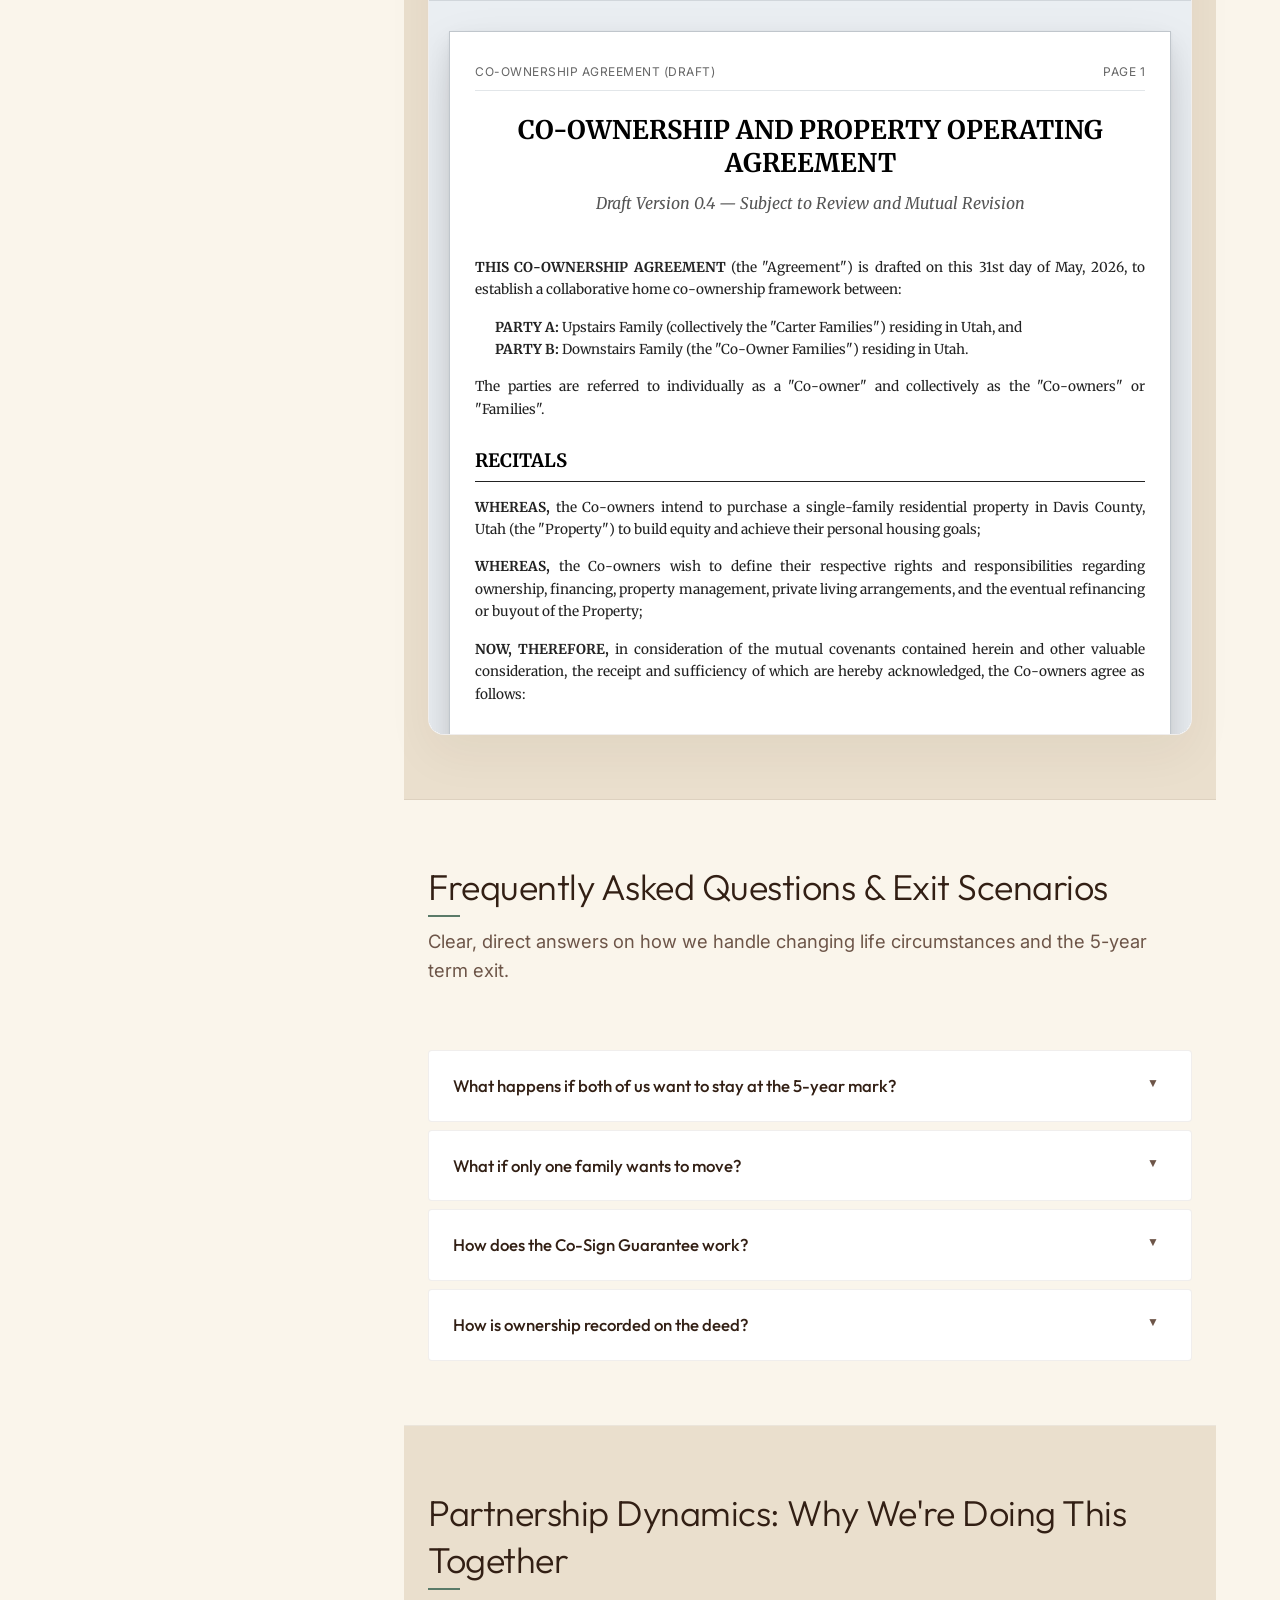
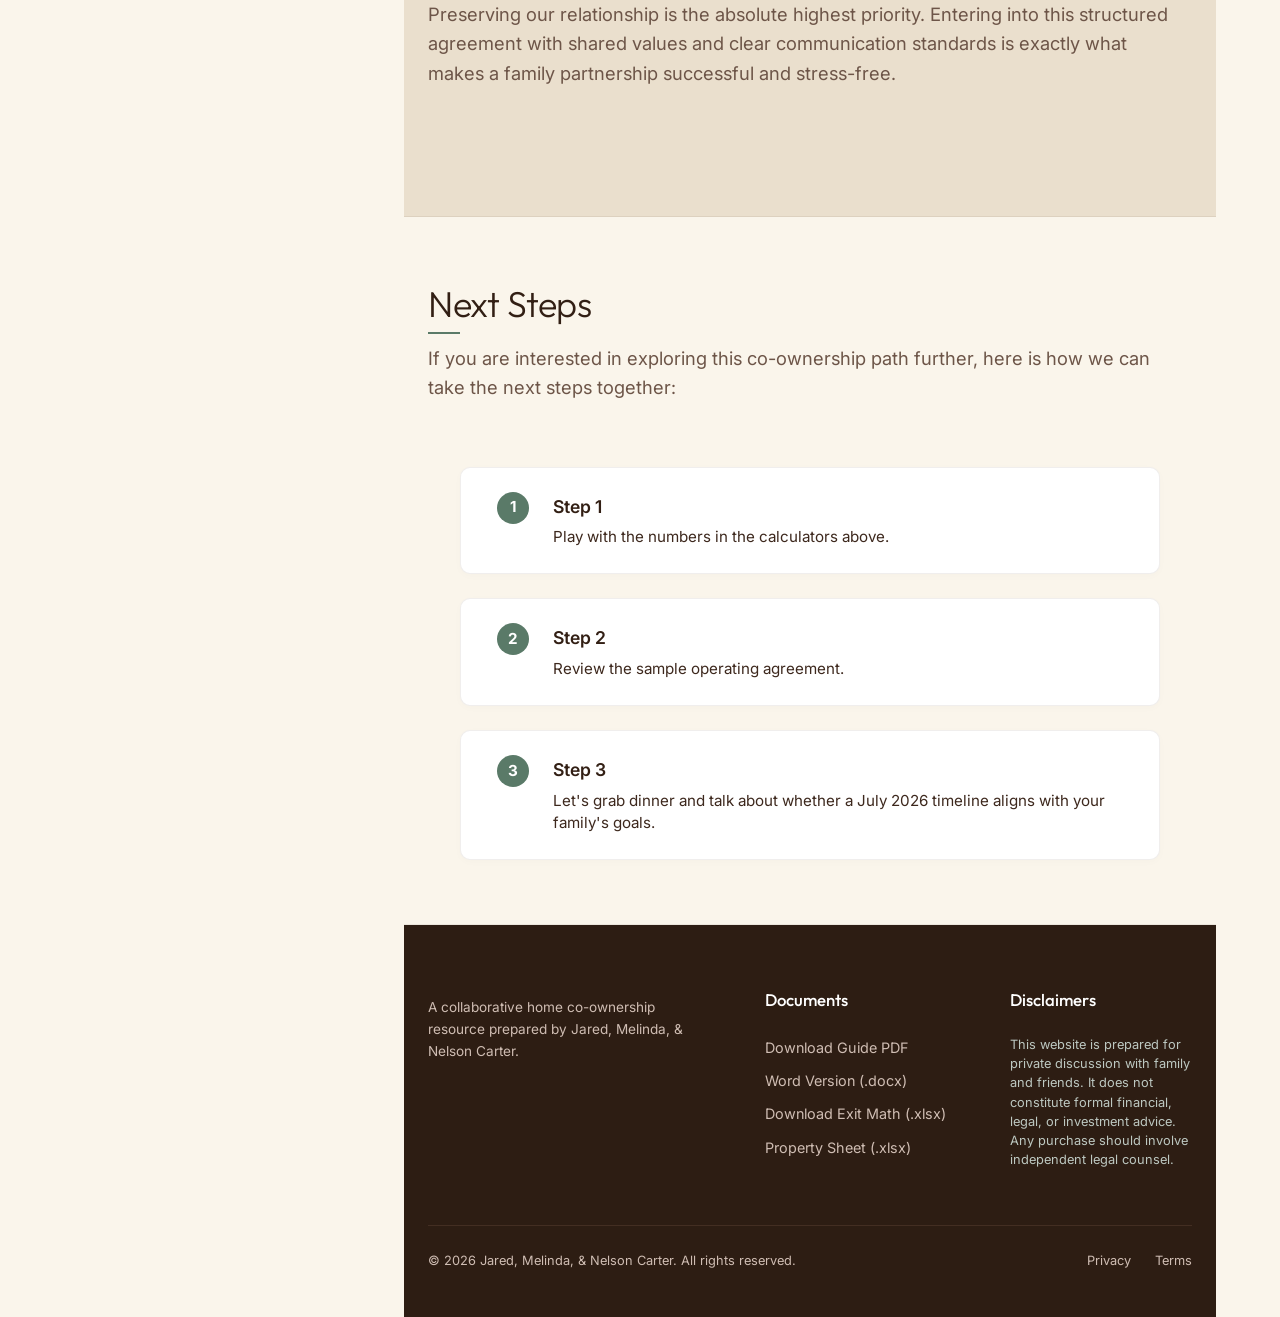
==== commit 126733b9: "Refine Payment Safety Net description text" ====
--- a/index.html
+++ b/index.html
@@ -669,7 +669,7 @@
                     <p>A formal contract to clarify expectations, protect everyone's investment, and outline exit options:</p>
                     <ul class="checklist-ul">
                         <li><strong>Financial Transparency:</strong> Mutual credit and income validation to secure optimal financing.</li>
-                        <li><strong>Payment Safety Net (The Dynamic Ledger):</strong> If a family faces a temporary hardship, the other can step in to cover the mortgage. Instead of paying costly fees to constantly update the property deed, our Operating Agreement acts as a legally binding internal ledger. The covering family automatically accrues an equity credit which is paid out during an exit (but doesn't affect monthly obligations).</li>
+                        <li><strong>Payment Safety Net (The Dynamic Ledger):</strong> If a family faces a temporary hardship, the other can step in to cover the mortgage. Instead of paying costly fees to constantly update the property deed, our Operating Agreement acts as a legally binding internal ledger of the new equity percentage which affects the ultimate exit amounts (but not the monthly obligation amounts).</li>
                         <li><strong>Default Protections:</strong> To prevent foreclosure, if a family defaults repeatedly, a formal buyout process is triggered.</li>
                         <li><strong>Buyout Protocol:</strong> Legally defined appraisal procedures, ownership percentages, and timeline triggers.</li>
                     </ul>
